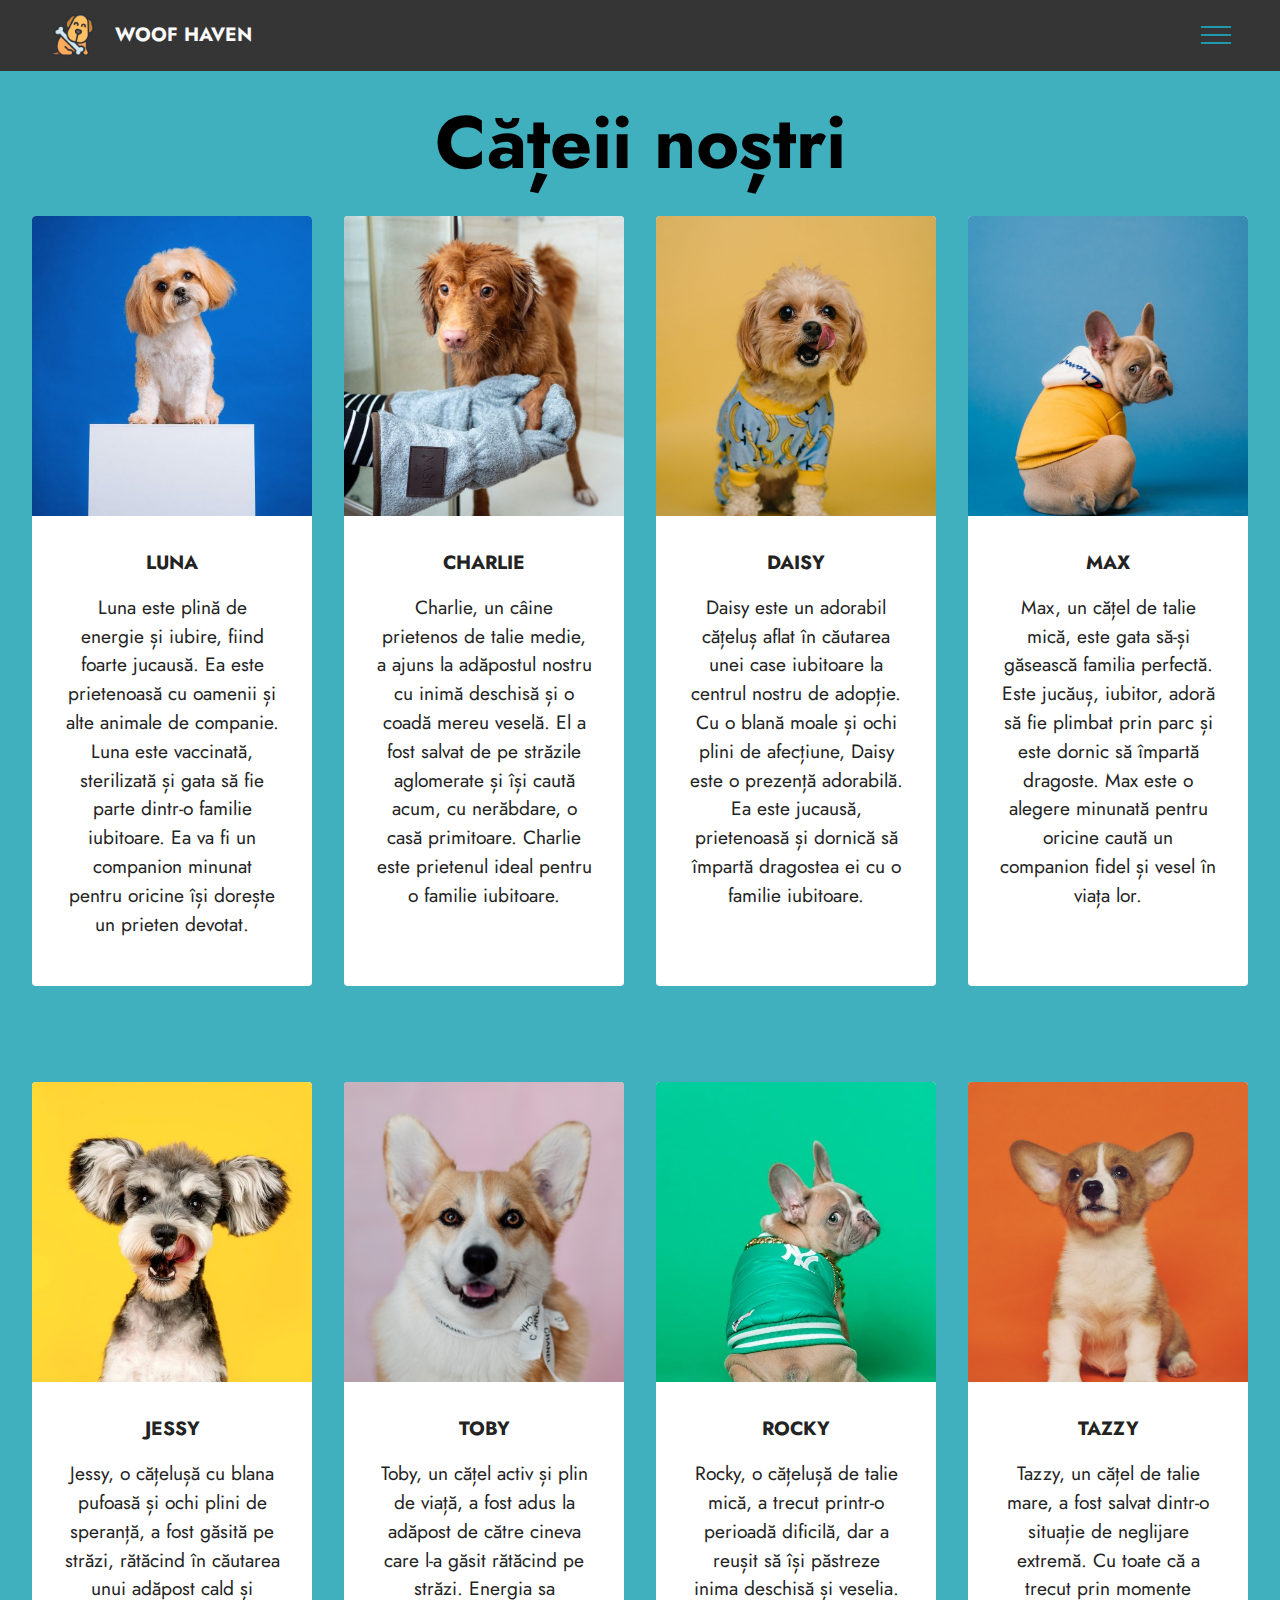
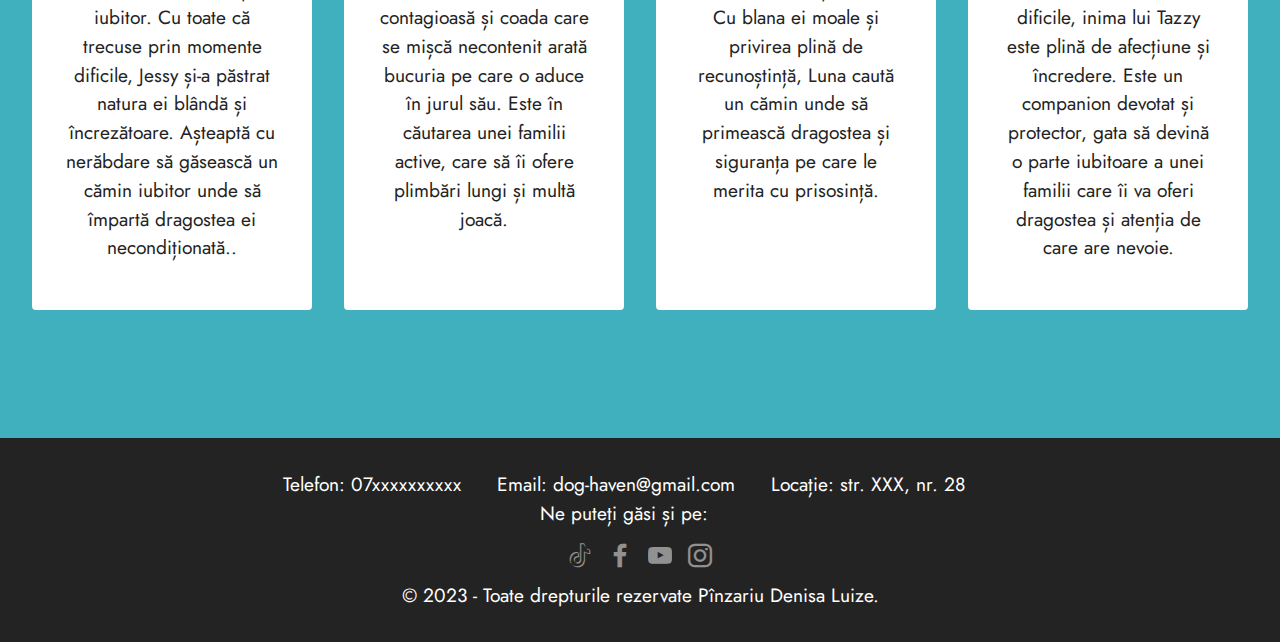
==== cateii-nostri.html @ f3b8346b "Prima versiune" ====
<!DOCTYPE html>
<html lang="ro">
<head>

  <meta charset="UTF-8">
  <meta http-equiv="X-UA-Compatible" content="IE=edge">
  <meta name="author" content="Pînzariu Denisa Luize">
  <meta name="keywords" content="ONG, căței, adopție">
  <meta name="description" content="Tot ceea ce trebuie să știi despre căței, voluntariat și adoptția lor">
  <meta name="viewport" content="width=device-width, initial-scale=1, minimum-scale=1">
  <link rel="shortcut icon" href="assets/images/logo.png" type="image/x-icon">
  <meta name="description" content="">
  
  
  <title>WOOF HAVEN</title>
  <link rel="stylesheet" href="assets/tether/tether.min.css">
  <link rel="stylesheet" href="assets/bootstrap/css/bootstrap.min.css">
  <link rel="stylesheet" href="assets/bootstrap/css/bootstrap-grid.min.css">
  <link rel="stylesheet" href="assets/bootstrap/css/bootstrap-reboot.min.css">
  <link rel="stylesheet" href="assets/dropdown/css/style.css">
  <link rel="stylesheet" href="assets/socicon/css/styles.css">
  <link rel="stylesheet" href="assets/theme/css/style.css">
  <link rel="preload" as="style" href="assets/woof haven/css/mbr-additional.css"><link rel="stylesheet" href="assets/woof haven/css/mbr-additional.css" type="text/css">
  
  
  
  
</head>
<body>
  
  <section class="menu menu1 cid-u0d8FRiUh0" once="menu" id="menu1-e">
    

    <nav class="navbar navbar-dropdown collapsed">
        <div class="container-fluid">
            <div class="navbar-brand">
                <span class="navbar-logo">
                    <a href="index.html#header2-3">
                        <img src="assets/images/logo.png" alt="woof haven" style="height: 3rem;">
                    </a>
                </span>
                <span class="navbar-caption-wrap"><a class="navbar-caption text-white text-primary display-7" href="index.html">&nbsp;WOOF HAVEN</a></span>
            </div>
            <button class="navbar-toggler" type="button" data-toggle="collapse" data-target="#navbarSupportedContent" aria-controls="navbarNavAltMarkup" aria-expanded="false" aria-label="Toggle navigation">
                <div class="hamburger">
                    <span></span>
                    <span></span>
                    <span></span>
                    <span></span>
                </div>
            </button>
            <div class="collapse navbar-collapse" id="navbarSupportedContent">
                <ul class="navbar-nav nav-dropdown nav-right" data-app-modern-menu="true"><li class="nav-item"><a class="nav-link link text-white text-primary display-4" href="cateii-nostri.html" aria-expanded="false">Cățeii noștri</a></li><li class="nav-item"><a class="nav-link link text-white text-primary display-4" href="despre-noi.html">
                            Despre noi</a></li><li class="nav-item"><a class="nav-link link text-white text-primary display-4" href="implica-te.html">
                            Implică-te</a></li>
                    <li class="nav-item"><a class="nav-link link text-white text-primary display-4" href="contact.html">Contact</a>
                    </li></ul>
                
                
            </div>
        </div>
    </nav>
</section>

<section class="engine"><a href="https://woof haven.info/p">website templates free download</a></section><section class="gallery2 cid-u0dGWpv49V" id="gallery2-f">
    
    
    <div class="container-fluid">
        <div class="mbr-section-head">
            <h1 class="mbr-section-title mbr-fonts-style align-center mb-0 display-1"><strong>Cățeii noștri</strong><br></h1>
            
        </div>
        <div class="row mt-4">
            <div class="item features-image сol-12 col-md-6 col-lg-3">
                <div class="item-wrapper">
                    <div class="item-img">
                        <img src="assets/images/dog4.jpg" alt="un cățel alb cu maro care se uita nedumerit">
                    </div>
                    <div class="item-content">
                        <p class="item-title mbr-fonts-style display-7"><strong>LUNA</strong></p>
                        
                        <p class="mbr-text mbr-fonts-style mt-3 display-7">
                            Luna este plină de energie și iubire, fiind foarte jucausă. Ea este prietenoasă cu oamenii și alte animale de companie. Luna este vaccinată, sterilizată și gata să fie parte dintr-o familie iubitoare. Ea va fi un companion minunat pentru oricine își dorește un prieten devotat.
                        </p>
                    </div>
                    
                </div>
            </div>
            <div class="item features-image сol-12 col-md-6 col-lg-3">
                <div class="item-wrapper">
                    <div class="item-img">
                        <img src="assets/images/dog3.jpg" alt="un cățel maro ieșit din duș și șters pe lăbuțe">
                    </div>
                    <div class="item-content">
                        <p class="item-title mbr-fonts-style display-7"><strong>CHARLIE</strong></p>
                        
                        <p class="mbr-text mbr-fonts-style mt-3 display-7">Charlie, un câine prietenos de talie medie, a ajuns la adăpostul nostru cu inimă deschisă și o coadă mereu veselă. El a fost salvat de pe străzile aglomerate și își caută acum, cu nerăbdare, o casă primitoare. Charlie este prietenul ideal pentru o familie iubitoare.</p>
                    </div>
                    
                </div>
            </div>
            <div class="item features-image сol-12 col-md-6 col-lg-3">
                <div class="item-wrapper">
                    <div class="item-img">
                        <img src="assets/images/dog2.jpg" alt="un cățel maro care se linge pe bot, îmbrăcat într--o bluză albastră cu banane galbene">
                    </div>
                    <div class="item-content">
                        <p class="item-title mbr-fonts-style display-7"><strong>DAISY</strong></p>
                        
                        <p class="mbr-text mbr-fonts-style mt-3 display-7">Daisy este un adorabil cățeluș aflat în căutarea unei case iubitoare la centrul nostru de adopție. Cu o blană moale și ochi plini de afecțiune, Daisy este o prezență adorabilă. Ea este jucausă, prietenoasă și dornică să împartă dragostea ei cu o familie iubitoare.
<br>
<br></p>
                    </div>
                    
                </div>
            </div>
            <div class="item features-image сol-12 col-md-6 col-lg-3">
                <div class="item-wrapper">
                    <div class="item-img">
                        <img src="assets/images/dog1.jpg" alt="un cățel maro îmbrăcat într-un hanorac galben care stă cu spatele și cu capul întors" title="">
                    </div>
                    <div class="item-content">
                        <p class="item-title mbr-fonts-style display-7"><strong>MAX</strong></p>
                        
                        <p class="mbr-text mbr-fonts-style mt-3 display-7">Max, un cățel de talie mică, este gata să-și găsească familia perfectă. Este jucăuș, iubitor, adoră să fie plimbat prin parc și este dornic să împartă dragoste. Max este o alegere minunată pentru oricine caută un companion fidel și vesel în viața lor.</p>
                    </div>
                    
                </div>
            </div>
        </div>
    </div>
</section>

<section class="gallery2 cid-u0dXXyzfDn" id="gallery2-j">
    
    
    <div class="container-fluid">
        
        <div class="row mt-4">
            <div class="item features-image сol-12 col-md-6 col-lg-3">
                <div class="item-wrapper">
                    <div class="item-img">
                        <img src="assets/images/dog5-1.jpg" alt="cățel alb cu negru care stă cu urechile ridicate și cu limba pe afară">
                    </div>
                    <div class="item-content">
                        <p class="item-title mbr-fonts-style display-7"><strong>JESSY</strong></p>
                        
                        <p class="mbr-text mbr-fonts-style mt-3 display-7">
                            Jessy, o cățelușă cu blana pufoasă și ochi plini de speranță, a fost găsită pe străzi, rătăcind în căutarea unui adăpost cald și iubitor. Cu toate că trecuse prin momente dificile, Jessy și-a păstrat natura ei blândă și încrezătoare. Așteaptă cu nerăbdare să găsească un cămin iubitor unde să împartă dragostea ei necondiționată..
                        </p>
                    </div>
                    
                </div>
            </div>
            <div class="item features-image сol-12 col-md-6 col-lg-3">
                <div class="item-wrapper">
                    <div class="item-img">
                        <img src="assets/images/dog6.jpg" alt="un cățel maro cu alb, cu o fundă albă la gât și cu urechile ridicate">
                    </div>
                    <div class="item-content">
                        <p class="item-title mbr-fonts-style display-7"><strong>TOBY</strong></p>
                        
                        <p class="mbr-text mbr-fonts-style mt-3 display-7">Toby, un cățel activ și plin de viață, a fost adus la adăpost de către cineva care l-a găsit rătăcind pe străzi. Energia sa contagioasă și coada care se mișcă necontenit arată bucuria pe care o aduce în jurul său. Este în căutarea unei familii active, care să îi ofere plimbări lungi și multă joacă.</p>
                    </div>
                    
                </div>
            </div>
            <div class="item features-image сol-12 col-md-6 col-lg-3">
                <div class="item-wrapper">
                    <div class="item-img">
                        <img src="assets/images/dog7.jpg" alt="un cățel maro îmbrăcat într-un hanorac verde care stă cu spatele și cu capul întors">
                    </div>
                    <div class="item-content">
                        <p class="item-title mbr-fonts-style display-7"><strong>ROCKY</strong></p>
                        
                        <p class="mbr-text mbr-fonts-style mt-3 display-7">Rocky, o cățelușă de talie mică, a trecut printr-o perioadă dificilă, dar a reușit să își păstreze inima deschisă și veselia. Cu blana ei moale și privirea plină de recunoștință, Luna caută un cămin unde să primească dragostea și siguranța pe care le merita cu prisosință.</p>
                    </div>
                    
                </div>
            </div>
            <div class="item features-image сol-12 col-md-6 col-lg-3">
                <div class="item-wrapper">
                    <div class="item-img">
                        <img src="assets/images/dog8.jpg" alt="un pui de câine de culoare albă cu pete maro" title="">
                    </div>
                    <div class="item-content">
                        <p class="item-title mbr-fonts-style display-7"><strong>TAZZY</strong></p>
                        
                        <p class="mbr-text mbr-fonts-style mt-3 display-7">Tazzy, un cățel de talie mare, a fost salvat dintr-o situație de neglijare extremă. Cu toate că a trecut prin momente dificile, inima lui Tazzy este plină de afecțiune și încredere. Este un companion devotat și protector, gata să devină o parte iubitoare a unei familii care îi va oferi dragostea și atenția de care are nevoie.</p>
                    </div>
                    
                </div>
            </div>
        </div>
    </div>
</section>

<section class="footer3 cid-u0dP0SPfYh" once="footers" id="footer3-h">

    

    

    <div class="container-fluid">
        <div class="media-container-row align-center mbr-white">
            <div class="row row-links">
                <ul class="foot-menu">
                    
                    
                    
                    
                    
                <li class="foot-menu-item mbr-fonts-style display-7">Telefon: 07xxxxxxxxxx&nbsp; &nbsp; &nbsp; Email: dog-haven@gmail.com&nbsp; &nbsp; &nbsp; Locație: str. XXX, nr. 28<br>Ne puteți găsi și pe:</li><li class="foot-menu-item mbr-fonts-style display-7"><br><br></li></ul>
            </div>
            <div class="row social-row">
                <div class="social-list align-right pb-2">
                    
                    
                    
                    
                    
                    
                <div class="soc-item">
                        <a href="https://www.tiktok.com" target="_blank">
                            <span class="mbr-iconfont mbr-iconfont-social socicon-tiktok socicon"></span>
                        </a>
                    </div><div class="soc-item">
                        <a href="https://www.facebook.com/?locale=ro_RO" target="_blank">
                            <span class="mbr-iconfont mbr-iconfont-social socicon-facebook socicon"></span>
                        </a>
                    </div><div class="soc-item">
                        <a href="https://www.youtube.com/" target="_blank">
                            <span class="mbr-iconfont mbr-iconfont-social socicon-youtube socicon"></span>
                        </a>
                    </div><div class="soc-item">
                        <a href="https://www.instagram.com/" target="_blank">
                            <span class="mbr-iconfont mbr-iconfont-social socicon-instagram socicon"></span>
                        </a>
                    </div></div>
            </div>
            <div class="row row-copirayt">
                <p class="mbr-text mb-0 mbr-fonts-style mbr-white align-center display-7">
                    © 2023 - Toate drepturile rezervate Pînzariu Denisa Luize.
                </p>
            </div>
        </div>
    </div>
</section>


  <script src="assets/web/assets/jquery/jquery.min.js"></script>
  <script src="assets/popper/popper.min.js"></script>
  <script src="assets/tether/tether.min.js"></script>
  <script src="assets/bootstrap/js/bootstrap.min.js"></script>
  <script src="assets/smoothscroll/smooth-scroll.js"></script>
  <script src="assets/dropdown/js/nav-dropdown.js"></script>
  <script src="assets/dropdown/js/navbar-dropdown.js"></script>
  <script src="assets/touchswipe/jquery.touch-swipe.min.js"></script>
  <script src="assets/theme/js/script.js"></script>
  
  
  
</body>
</html>
---- assets/dropdown/css/style.css ----
.navbar-dropdown {
  left: 0;
  padding: 0;
  position: absolute;
  right: 0;
  top: 0;
  transition: all 0.45s ease;
  z-index: 1030;
  background: #282828; }
  .navbar-dropdown .navbar-logo {
    margin-right: 0.8rem;
    transition: margin 0.3s ease-in-out;
    vertical-align: middle; }
    .navbar-dropdown .navbar-logo img {
      height: 3.125rem;
      transition: all 0.3s ease-in-out; }
    .navbar-dropdown .navbar-logo.mbr-iconfont {
      font-size: 3.125rem;
      line-height: 3.125rem; }
  .navbar-dropdown .navbar-caption {
    font-weight: 700;
    white-space: normal;
    vertical-align: -4px;
    line-height: 3.125rem !important; }
    .navbar-dropdown .navbar-caption, .navbar-dropdown .navbar-caption:hover {
      color: inherit;
      text-decoration: none; }
  .navbar-dropdown .mbr-iconfont + .navbar-caption {
    vertical-align: -1px; }
  .navbar-dropdown.navbar-fixed-top {
    position: fixed; }
  .navbar-dropdown .navbar-brand span {
    vertical-align: -4px; }
  .navbar-dropdown.bg-color.transparent {
    background: none; }
  .navbar-dropdown.navbar-short .navbar-brand {
    padding: 0.625rem 0; }
    .navbar-dropdown.navbar-short .navbar-brand span {
      vertical-align: -1px; }
  .navbar-dropdown.navbar-short .navbar-caption {
    line-height: 2.375rem !important;
    vertical-align: -2px; }
  .navbar-dropdown.navbar-short .navbar-logo {
    margin-right: 0.5rem; }
    .navbar-dropdown.navbar-short .navbar-logo img {
      height: 2.375rem; }
    .navbar-dropdown.navbar-short .navbar-logo.mbr-iconfont {
      font-size: 2.375rem;
      line-height: 2.375rem; }
  .navbar-dropdown.navbar-short .mbr-table-cell {
    height: 3.625rem; }
  .navbar-dropdown .navbar-close {
    left: 0.6875rem;
    position: fixed;
    top: 0.75rem;
    z-index: 1000; }
  .navbar-dropdown .hamburger-icon {
    content: "";
    display: inline-block;
    vertical-align: middle;
    width: 16px;
    -webkit-box-shadow: 0 -6px 0 1px #282828,0 0 0 1px #282828,0 6px 0 1px #282828;
    -moz-box-shadow: 0 -6px 0 1px #282828,0 0 0 1px #282828,0 6px 0 1px #282828;
    box-shadow: 0 -6px 0 1px #282828,0 0 0 1px #282828,0 6px 0 1px #282828; }

.dropdown-menu .dropdown-toggle[data-toggle="dropdown-submenu"]::after {
  border-bottom: 0.35em solid transparent;
  border-left: 0.35em solid;
  border-right: 0;
  border-top: 0.35em solid transparent;
  margin-left: 0.3rem; }

.dropdown-menu .dropdown-item:focus {
  outline: 0; }

.nav-dropdown {
  font-size: 0.75rem;
  font-weight: 500;
  height: auto !important; }
  .nav-dropdown .nav-btn {
    padding-left: 1rem; }
  .nav-dropdown .link {
    margin: .667em 1.667em;
    font-weight: 500;
    padding: 0;
    transition: color .2s ease-in-out; }
    .nav-dropdown .link.dropdown-toggle {
      margin-right: 2.583em; }
      .nav-dropdown .link.dropdown-toggle::after {
        margin-left: .25rem;
        border-top: 0.35em solid;
        border-right: 0.35em solid transparent;
        border-left: 0.35em solid transparent;
        border-bottom: 0; }
      .nav-dropdown .link.dropdown-toggle[aria-expanded="true"] {
        margin: 0;
        padding: 0.667em 3.263em  0.667em 1.667em; }
  .nav-dropdown .link::after,
  .nav-dropdown .dropdown-item::after {
    color: inherit; }
  .nav-dropdown .btn {
    font-size: 0.75rem;
    font-weight: 700;
    letter-spacing: 0;
    margin-bottom: 0;
    padding-left: 1.25rem;
    padding-right: 1.25rem; }
  .nav-dropdown .dropdown-menu {
    border-radius: 0;
    border: 0;
    left: 0;
    margin: 0;
    padding-bottom: 1.25rem;
    padding-top: 1.25rem;
    position: relative; }
  .nav-dropdown .dropdown-submenu {
    margin-left: 0.125rem;
    top: 0; }
  .nav-dropdown .dropdown-item {
    font-weight: 500;
    line-height: 2;
    padding: 0.3846em 4.615em 0.3846em 1.5385em;
    position: relative;
    transition: color .2s ease-in-out, background-color .2s ease-in-out; }
    .nav-dropdown .dropdown-item::after {
      margin-top: -0.3077em;
      position: absolute;
      right: 1.1538em;
      top: 50%; }
    .nav-dropdown .dropdown-item:focus, .nav-dropdown .dropdown-item:hover {
      background: none; }

@media (max-width: 767px) {
  .nav-dropdown.navbar-toggleable-sm {
    bottom: 0;
    display: none;
    left: 0;
    overflow-x: hidden;
    position: fixed;
    top: 0;
    transform: translateX(-100%);
    -ms-transform: translateX(-100%);
    -webkit-transform: translateX(-100%);
    width: 18.75rem;
    z-index: 999; } }
.nav-dropdown.navbar-toggleable-xl {
  bottom: 0;
  display: none;
  left: 0;
  overflow-x: hidden;
  position: fixed;
  top: 0;
  transform: translateX(-100%);
  -ms-transform: translateX(-100%);
  -webkit-transform: translateX(-100%);
  width: 18.75rem;
  z-index: 999; }

.nav-dropdown-sm {
  display: block !important;
  overflow-x: hidden;
  overflow: auto;
  padding-top: 3.875rem; }
  .nav-dropdown-sm::after {
    content: "";
    display: block;
    height: 3rem;
    width: 100%; }
  .nav-dropdown-sm.collapse.in ~ .navbar-close {
    display: block !important; }
  .nav-dropdown-sm.collapsing, .nav-dropdown-sm.collapse.in {
    transform: translateX(0);
    -ms-transform: translateX(0);
    -webkit-transform: translateX(0);
    transition: all 0.25s ease-out;
    -webkit-transition: all 0.25s ease-out;
    background: #282828; }
  .nav-dropdown-sm.collapsing[aria-expanded="false"] {
    transform: translateX(-100%);
    -ms-transform: translateX(-100%);
    -webkit-transform: translateX(-100%); }
  .nav-dropdown-sm .nav-item {
    display: block;
    margin-left: 0 !important;
    padding-left: 0; }
  .nav-dropdown-sm .link,
  .nav-dropdown-sm .dropdown-item {
    border-top: 1px dotted rgba(255, 255, 255, 0.1);
    font-size: 0.8125rem;
    line-height: 1.6;
    margin: 0 !important;
    padding: 0.875rem 2.4rem 0.875rem 1.5625rem !important;
    position: relative;
    white-space: normal; }
    .nav-dropdown-sm .link:focus, .nav-dropdown-sm .link:hover,
    .nav-dropdown-sm .dropdown-item:focus,
    .nav-dropdown-sm .dropdown-item:hover {
      background: rgba(0, 0, 0, 0.2) !important;
      color: #c0a375; }
  .nav-dropdown-sm .nav-btn {
    position: relative;
    padding: 1.5625rem 1.5625rem 0 1.5625rem; }
    .nav-dropdown-sm .nav-btn::before {
      border-top: 1px dotted rgba(255, 255, 255, 0.1);
      content: "";
      left: 0;
      position: absolute;
      top: 0;
      width: 100%; }
    .nav-dropdown-sm .nav-btn + .nav-btn {
      padding-top: 0.625rem; }
      .nav-dropdown-sm .nav-btn + .nav-btn::before {
        display: none; }
  .nav-dropdown-sm .btn {
    padding: 0.625rem 0; }
  .nav-dropdown-sm .dropdown-toggle[data-toggle="dropdown-submenu"]::after {
    margin-left: .25rem;
    border-top: 0.35em solid;
    border-right: 0.35em solid transparent;
    border-left: 0.35em solid transparent;
    border-bottom: 0; }
  .nav-dropdown-sm .dropdown-toggle[data-toggle="dropdown-submenu"][aria-expanded="true"]::after {
    border-top: 0;
    border-right: 0.35em solid transparent;
    border-left: 0.35em solid transparent;
    border-bottom: 0.35em solid; }
  .nav-dropdown-sm .dropdown-menu {
    margin: 0;
    padding: 0;
    position: relative;
    top: 0;
    left: 0;
    width: 100%;
    border: 0;
    float: none;
    border-radius: 0;
    background: none; }
  .nav-dropdown-sm .dropdown-submenu {
    left: 100%;
    margin-left: 0.125rem;
    margin-top: -1.25rem;
    top: 0; }

.navbar-toggleable-sm .nav-dropdown .dropdown-menu {
  position: absolute; }

.navbar-toggleable-sm .nav-dropdown .dropdown-submenu {
  left: 100%;
  margin-left: 0.125rem;
  margin-top: -1.25rem;
  top: 0; }

.navbar-toggleable-sm.opened .nav-dropdown .dropdown-menu {
  position: relative; }

.navbar-toggleable-sm.opened .nav-dropdown .dropdown-submenu {
  left: 0;
  margin-left: 00rem;
  margin-top: 0rem;
  top: 0; }

.is-builder .nav-dropdown.collapsing {
  transition: none !important; }

/*# sourceMappingURL=style.css.map */
---- assets/socicon/css/styles.css ----
@charset "UTF-8";

@font-face {
  font-family: 'Socicon';
  src:  url('../fonts/socicon.eot');
  src:  url('../fonts/socicon.eot?#iefix') format('embedded-opentype'),
    url('../fonts/socicon.woff2') format('woff2'),
    url('../fonts/socicon.ttf') format('truetype'),
    url('../fonts/socicon.woff') format('woff'),
    url('../fonts/socicon.svg#socicon') format('svg');
  font-weight: normal;
  font-style: normal;
}

[data-icon]:before {
  font-family: "socicon" !important;
  content: attr(data-icon);
  font-style: normal !important;
  font-weight: normal !important;
  font-variant: normal !important;
  text-transform: none !important;
  speak: none;
  line-height: 1;
  -webkit-font-smoothing: antialiased;
  -moz-osx-font-smoothing: grayscale;
}

[class^="socicon-"], [class*=" socicon-"] {
  /* use !important to prevent issues with browser extensions that change fonts */
  font-family: 'Socicon' !important;
  speak: none;
  font-style: normal;
  font-weight: normal;
  font-variant: normal;
  text-transform: none;
  line-height: 1;

  /* Better Font Rendering =========== */
  -webkit-font-smoothing: antialiased;
  -moz-osx-font-smoothing: grayscale;
}

.socicon-eitaa:before {
  content: "\e97c";
}
.socicon-soroush:before {
  content: "\e97d";
}
.socicon-bale:before {
  content: "\e97e";
}
.socicon-zazzle:before {
  content: "\e97b";
}
.socicon-society6:before {
  content: "\e97a";
}
.socicon-redbubble:before {
  content: "\e979";
}
.socicon-avvo:before {
  content: "\e978";
}
.socicon-stitcher:before {
  content: "\e977";
}
.socicon-googlehangouts:before {
  content: "\e974";
}
.socicon-dlive:before {
  content: "\e975";
}
.socicon-vsco:before {
  content: "\e976";
}
.socicon-flipboard:before {
  content: "\e973";
}
.socicon-ubuntu:before {
  content: "\e958";
}
.socicon-artstation:before {
  content: "\e959";
}
.socicon-invision:before {
  content: "\e95a";
}
.socicon-torial:before {
  content: "\e95b";
}
.socicon-collectorz:before {
  content: "\e95c";
}
.socicon-seenthis:before {
  content: "\e95d";
}
.socicon-googleplaymusic:before {
  content: "\e95e";
}
.socicon-debian:before {
  content: "\e95f";
}
.socicon-filmfreeway:before {
  content: "\e960";
}
.socicon-gnome:before {
  content: "\e961";
}
.socicon-itchio:before {
  content: "\e962";
}
.socicon-jamendo:before {
  content: "\e963";
}
.socicon-mix:before {
  content: "\e964";
}
.socicon-sharepoint:before {
  content: "\e965";
}
.socicon-tinder:before {
  content: "\e966";
}
.socicon-windguru:before {
  content: "\e967";
}
.socicon-cdbaby:before {
  content: "\e968";
}
.socicon-elementaryos:before {
  content: "\e969";
}
.socicon-stage32:before {
  content: "\e96a";
}
.socicon-tiktok:before {
  content: "\e96b";
}
.socicon-gitter:before {
  content: "\e96c";
}
.socicon-letterboxd:before {
  content: "\e96d";
}
.socicon-threema:before {
  content: "\e96e";
}
.socicon-splice:before {
  content: "\e96f";
}
.socicon-metapop:before {
  content: "\e970";
}
.socicon-naver:before {
  content: "\e971";
}
.socicon-remote:before {
  content: "\e972";
}
.socicon-internet:before {
  content: "\e957";
}
.socicon-moddb:before {
  content: "\e94b";
}
.socicon-indiedb:before {
  content: "\e94c";
}
.socicon-traxsource:before {
  content: "\e94d";
}
.socicon-gamefor:before {
  content: "\e94e";
}
.socicon-pixiv:before {
  content: "\e94f";
}
.socicon-myanimelist:before {
  content: "\e950";
}
.socicon-blackberry:before {
  content: "\e951";
}
.socicon-wickr:before {
  content: "\e952";
}
.socicon-spip:before {
  content: "\e953";
}
.socicon-napster:before {
  content: "\e954";
}
.socicon-beatport:before {
  content: "\e955";
}
.socicon-hackerone:before {
  content: "\e956";
}
.socicon-hackernews:before {
  content: "\e946";
}
.socicon-smashwords:before {
  content: "\e947";
}
.socicon-kobo:before {
  content: "\e948";
}
.socicon-bookbub:before {
  content: "\e949";
}
.socicon-mailru:before {
  content: "\e94a";
}
.socicon-gitlab:before {
  content: "\e945";
}
.socicon-instructables:before {
  content: "\e944";
}
.socicon-portfolio:before {
  content: "\e943";
}
.socicon-codered:before {
  content: "\e940";
}
.socicon-origin:before {
  content: "\e941";
}
.socicon-nextdoor:before {
  content: "\e942";
}
.socicon-udemy:before {
  content: "\e93f";
}
.socicon-livemaster:before {
  content: "\e93e";
}
.socicon-crunchbase:before {
  content: "\e93b";
}
.socicon-homefy:before {
  content: "\e93c";
}
.socicon-calendly:before {
  content: "\e93d";
}
.socicon-realtor:before {
  content: "\e90f";
}
.socicon-tidal:before {
  content: "\e910";
}
.socicon-qobuz:before {
  content: "\e911";
}
.socicon-natgeo:before {
  content: "\e912";
}
.socicon-mastodon:before {
  content: "\e913";
}
.socicon-unsplash:before {
  content: "\e914";
}
.socicon-homeadvisor:before {
  content: "\e915";
}
.socicon-angieslist:before {
  content: "\e916";
}
.socicon-codepen:before {
  content: "\e917";
}
.socicon-slack:before {
  content: "\e918";
}
.socicon-openaigym:before {
  content: "\e919";
}
.socicon-logmein:before {
  content: "\e91a";
}
.socicon-fiverr:before {
  content: "\e91b";
}
.socicon-gotomeeting:before {
  content: "\e91c";
}
.socicon-aliexpress:before {
  content: "\e91d";
}
.socicon-guru:before {
  content: "\e91e";
}
.socicon-appstore:before {
  content: "\e91f";
}
.socicon-homes:before {
  content: "\e920";
}
.socicon-zoom:before {
  content: "\e921";
}
.socicon-alibaba:before {
  content: "\e922";
}
.socicon-craigslist:before {
  content: "\e923";
}
.socicon-wix:before {
  content: "\e924";
}
.socicon-redfin:before {
  content: "\e925";
}
.socicon-googlecalendar:before {
  content: "\e926";
}
.socicon-shopify:before {
  content: "\e927";
}
.socicon-freelancer:before {
  content: "\e928";
}
.socicon-seedrs:before {
  content: "\e929";
}
.socicon-bing:before {
  content: "\e92a";
}
.socicon-doodle:before {
  content: "\e92b";
}
.socicon-bonanza:before {
  content: "\e92c";
}
.socicon-squarespace:before {
  content: "\e92d";
}
.socicon-toptal:before {
  content: "\e92e";
}
.socicon-gust:before {
  content: "\e92f";
}
.socicon-ask:before {
  content: "\e930";
}
.socicon-trulia:before {
  content: "\e931";
}
.socicon-loomly:before {
  content: "\e932";
}
.socicon-ghost:before {
  content: "\e933";
}
.socicon-upwork:before {
  content: "\e934";
}
.socicon-fundable:before {
  content: "\e935";
}
.socicon-booking:before {
  content: "\e936";
}
.socicon-googlemaps:before {
  content: "\e937";
}
.socicon-zillow:before {
  content: "\e938";
}
.socicon-niconico:before {
  content: "\e939";
}
.socicon-toneden:before {
  content: "\e93a";
}
.socicon-augment:before {
  content: "\e908";
}
.socicon-bitbucket:before {
  content: "\e909";
}
.socicon-fyuse:before {
  content: "\e90a";
}
.socicon-yt-gaming:before {
  content: "\e90b";
}
.socicon-sketchfab:before {
  content: "\e90c";
}
.socicon-mobcrush:before {
  content: "\e90d";
}
.socicon-microsoft:before {
  content: "\e90e";
}
.socicon-pandora:before {
  content: "\e907";
}
.socicon-messenger:before {
  content: "\e906";
}
.socicon-gamewisp:before {
  content: "\e905";
}
.socicon-bloglovin:before {
  content: "\e904";
}
.socicon-tunein:before {
  content: "\e903";
}
.socicon-gamejolt:before {
  content: "\e901";
}
.socicon-trello:before {
  content: "\e902";
}
.socicon-spreadshirt:before {
  content: "\e900";
}
.socicon-500px:before {
  content: "\e000";
}
.socicon-8tracks:before {
  content: "\e001";
}
.socicon-airbnb:before {
  content: "\e002";
}
.socicon-alliance:before {
  content: "\e003";
}
.socicon-amazon:before {
  content: "\e004";
}
.socicon-amplement:before {
  content: "\e005";
}
.socicon-android:before {
  content: "\e006";
}
.socicon-angellist:before {
  content: "\e007";
}
.socicon-apple:before {
  content: "\e008";
}
.socicon-appnet:before {
  content: "\e009";
}
.socicon-baidu:before {
  content: "\e00a";
}
.socicon-bandcamp:before {
  content: "\e00b";
}
.socicon-battlenet:before {
  content: "\e00c";
}
.socicon-mixer:before {
  content: "\e00d";
}
.socicon-bebee:before {
  content: "\e00e";
}
.socicon-bebo:before {
  content: "\e00f";
}
.socicon-behance:before {
  content: "\e010";
}
.socicon-blizzard:before {
  content: "\e011";
}
.socicon-blogger:before {
  content: "\e012";
}
.socicon-buffer:before {
  content: "\e013";
}
.socicon-chrome:before {
  content: "\e014";
}
.socicon-coderwall:before {
  content: "\e015";
}
.socicon-curse:before {
  content: "\e016";
}
.socicon-dailymotion:before {
  content: "\e017";
}
.socicon-deezer:before {
  content: "\e018";
}
.socicon-delicious:before {
  content: "\e019";
}
.socicon-deviantart:before {
  content: "\e01a";
}
.socicon-diablo:before {
  content: "\e01b";
}
.socicon-digg:before {
  content: "\e01c";
}
.socicon-discord:before {
  content: "\e01d";
}
.socicon-disqus:before {
  content: "\e01e";
}
.socicon-douban:before {
  content: "\e01f";
}
.socicon-draugiem:before {
  content: "\e020";
}
.socicon-dribbble:before {
  content: "\e021";
}
.socicon-drupal:before {
  content: "\e022";
}
.socicon-ebay:before {
  content: "\e023";
}
.socicon-ello:before {
  content: "\e024";
}
.socicon-endomodo:before {
  content: "\e025";
}
.socicon-envato:before {
  content: "\e026";
}
.socicon-etsy:before {
  content: "\e027";
}
.socicon-facebook:before {
  content: "\e028";
}
.socicon-feedburner:before {
  content: "\e029";
}
.socicon-filmweb:before {
  content: "\e02a";
}
.socicon-firefox:before {
  content: "\e02b";
}
.socicon-flattr:before {
  content: "\e02c";
}
.socicon-flickr:before {
  content: "\e02d";
}
.socicon-formulr:before {
  content: "\e02e";
}
.socicon-forrst:before {
  content: "\e02f";
}
.socicon-foursquare:before {
  content: "\e030";
}
.socicon-friendfeed:before {
  content: "\e031";
}
.socicon-github:before {
  content: "\e032";
}
.socicon-goodreads:before {
  content: "\e033";
}
.socicon-google:before {
  content: "\e034";
}
.socicon-googlescholar:before {
  content: "\e035";
}
.socicon-googlegroups:before {
  content: "\e036";
}
.socicon-googlephotos:before {
  content: "\e037";
}
.socicon-googleplus:before {
  content: "\e038";
}
.socicon-grooveshark:before {
  content: "\e039";
}
.socicon-hackerrank:before {
  content: "\e03a";
}
.socicon-hearthstone:before {
  content: "\e03b";
}
.socicon-hellocoton:before {
  content: "\e03c";
}
.socicon-heroes:before {
  content: "\e03d";
}
.socicon-smashcast:before {
  content: "\e03e";
}
.socicon-horde:before {
  content: "\e03f";
}
.socicon-houzz:before {
  content: "\e040";
}
.socicon-icq:before {
  content: "\e041";
}
.socicon-identica:before {
  content: "\e042";
}
.socicon-imdb:before {
  content: "\e043";
}
.socicon-instagram:before {
  content: "\e044";
}
.socicon-issuu:before {
  content: "\e045";
}
.socicon-istock:before {
  content: "\e046";
}
.socicon-itunes:before {
  content: "\e047";
}
.socicon-keybase:before {
  content: "\e048";
}
.socicon-lanyrd:before {
  content: "\e049";
}
.socicon-lastfm:before {
  content: "\e04a";
}
.socicon-line:before {
  content: "\e04b";
}
.socicon-linkedin:before {
  content: "\e04c";
}
.socicon-livejournal:before {
  content: "\e04d";
}
.socicon-lyft:before {
  content: "\e04e";
}
.socicon-macos:before {
  content: "\e04f";
}
.socicon-mail:before {
  content: "\e050";
}
.socicon-medium:before {
  content: "\e051";
}
.socicon-meetup:before {
  content: "\e052";
}
.socicon-mixcloud:before {
  content: "\e053";
}
.socicon-modelmayhem:before {
  content: "\e054";
}
.socicon-mumble:before {
  content: "\e055";
}
.socicon-myspace:before {
  content: "\e056";
}
.socicon-newsvine:before {
  content: "\e057";
}
.socicon-nintendo:before {
  content: "\e058";
}
.socicon-npm:before {
  content: "\e059";
}
.socicon-odnoklassniki:before {
  content: "\e05a";
}
.socicon-openid:before {
  content: "\e05b";
}
.socicon-opera:before {
  content: "\e05c";
}
.socicon-outlook:before {
  content: "\e05d";
}
.socicon-overwatch:before {
  content: "\e05e";
}
.socicon-patreon:before {
  content: "\e05f";
}
.socicon-paypal:before {
  content: "\e060";
}
.socicon-periscope:before {
  content: "\e061";
}
.socicon-persona:before {
  content: "\e062";
}
.socicon-pinterest:before {
  content: "\e063";
}
.socicon-play:before {
  content: "\e064";
}
.socicon-player:before {
  content: "\e065";
}
.socicon-playstation:before {
  content: "\e066";
}
.socicon-pocket:before {
  content: "\e067";
}
.socicon-qq:before {
  content: "\e068";
}
.socicon-quora:before {
  content: "\e069";
}
.socicon-raidcall:before {
  content: "\e06a";
}
.socicon-ravelry:before {
  content: "\e06b";
}
.socicon-reddit:before {
  content: "\e06c";
}
.socicon-renren:before {
  content: "\e06d";
}
.socicon-researchgate:before {
  content: "\e06e";
}
.socicon-residentadvisor:before {
  content: "\e06f";
}
.socicon-reverbnation:before {
  content: "\e070";
}
.socicon-rss:before {
  content: "\e071";
}
.socicon-sharethis:before {
  content: "\e072";
}
.socicon-skype:before {
  content: "\e073";
}
.socicon-slideshare:before {
  content: "\e074";
}
.socicon-smugmug:before {
  content: "\e075";
}
.socicon-snapchat:before {
  content: "\e076";
}
.socicon-songkick:before {
  content: "\e077";
}
.socicon-soundcloud:before {
  content: "\e078";
}
.socicon-spotify:before {
  content: "\e079";
}
.socicon-stackexchange:before {
  content: "\e07a";
}
.socicon-stackoverflow:before {
  content: "\e07b";
}
.socicon-starcraft:before {
  content: "\e07c";
}
.socicon-stayfriends:before {
  content: "\e07d";
}
.socicon-steam:before {
  content: "\e07e";
}
.socicon-storehouse:before {
  content: "\e07f";
}
.socicon-strava:before {
  content: "\e080";
}
.socicon-streamjar:before {
  content: "\e081";
}
.socicon-stumbleupon:before {
  content: "\e082";
}
.socicon-swarm:before {
  content: "\e083";
}
.socicon-teamspeak:before {
  content: "\e084";
}
.socicon-teamviewer:before {
  content: "\e085";
}
.socicon-technorati:before {
  content: "\e086";
}
.socicon-telegram:before {
  content: "\e087";
}
.socicon-tripadvisor:before {
  content: "\e088";
}
.socicon-tripit:before {
  content: "\e089";
}
.socicon-triplej:before {
  content: "\e08a";
}
.socicon-tumblr:before {
  content: "\e08b";
}
.socicon-twitch:before {
  content: "\e08c";
}
.socicon-twitter:before {
  content: "\e08d";
}
.socicon-uber:before {
  content: "\e08e";
}
.socicon-ventrilo:before {
  content: "\e08f";
}
.socicon-viadeo:before {
  content: "\e090";
}
.socicon-viber:before {
  content: "\e091";
}
.socicon-viewbug:before {
  content: "\e092";
}
.socicon-vimeo:before {
  content: "\e093";
}
.socicon-vine:before {
  content: "\e094";
}
.socicon-vkontakte:before {
  content: "\e095";
}
.socicon-warcraft:before {
  content: "\e096";
}
.socicon-wechat:before {
  content: "\e097";
}
.socicon-weibo:before {
  content: "\e098";
}
.socicon-whatsapp:before {
  content: "\e099";
}
.socicon-wikipedia:before {
  content: "\e09a";
}
.socicon-windows:before {
  content: "\e09b";
}
.socicon-wordpress:before {
  content: "\e09c";
}
.socicon-wykop:before {
  content: "\e09d";
}
.socicon-xbox:before {
  content: "\e09e";
}
.socicon-xing:before {
  content: "\e09f";
}
.socicon-yahoo:before {
  content: "\e0a0";
}
.socicon-yammer:before {
  content: "\e0a1";
}
.socicon-yandex:before {
  content: "\e0a2";
}
.socicon-yelp:before {
  content: "\e0a3";
}
.socicon-younow:before {
  content: "\e0a4";
}
.socicon-youtube:before {
  content: "\e0a5";
}
.socicon-zapier:before {
  content: "\e0a6";
}
.socicon-zerply:before {
  content: "\e0a7";
}
.socicon-zomato:before {
  content: "\e0a8";
}
.socicon-zynga:before {
  content: "\e0a9";
}
---- assets/theme/css/style.css ----
section {
  background-color: #ffffff; }

.form-control:focus {
  box-shadow: none; }

:focus {
  outline: none; }

section,
.container,
.container-fluid {
  position: relative;
  word-wrap: break-word; }

a.mbr-iconfont:hover {
  text-decoration: none; }

.article .lead p,
.article .lead ul,
.article .lead ol,
.article .lead pre,
.article .lead blockquote {
  margin-bottom: 0; }

a {
  font-style: normal;
  font-weight: 400;
  cursor: pointer; }
  a, a:hover {
    text-decoration: none; }

figure {
  margin-bottom: 0; }

body {
  color: #232323; }

h1,
h2,
h3,
h4,
h5,
h6,
.display-1,
.display-2,
.display-4,
.display-5,
.display-7,
span,
p,
a {
  line-height: 1;
  word-break: break-word;
  word-wrap: break-word;
  font-weight: 400; }

b,
strong {
  font-weight: bold; }

input:-webkit-autofill, input:-webkit-autofill:hover, input:-webkit-autofill:focus, input:-webkit-autofill:active {
  transition-delay: 9999s;
  transition-property: background-color, color; }

textarea[type="hidden"] {
  display: none; }

body {
  position: relative; }

section {
  background-position: 50% 50%;
  background-repeat: no-repeat;
  background-size: cover; }
  section .mbr-background-video,
  section .mbr-background-video-preview {
    position: absolute;
    bottom: 0;
    left: 0;
    right: 0;
    top: 0; }

.hidden {
  visibility: hidden; }

.mbr-z-index20 {
  z-index: 20; }

/*! Base colors */
.mbr-white {
  color: #ffffff; }

.mbr-black {
  color: #111111; }

.mbr-bg-white {
  background-color: #ffffff; }

.mbr-bg-black {
  background-color: #000000; }

/*! Text-aligns */
.align-left {
  text-align: left; }

.align-center {
  text-align: center; }

.align-right {
  text-align: right; }

/*! Font-weight  */
.mbr-light {
  font-weight: 300; }

.mbr-regular {
  font-weight: 400; }

.mbr-semibold {
  font-weight: 500; }

.mbr-bold {
  font-weight: 700; }

/*! Media  */
.media-size-item {
  flex: 1 1 auto; }

.media-content {
  flex-basis: 100%; }

.media-container-row {
  display: flex;
  flex-direction: row;
  flex-wrap: wrap;
  justify-content: center;
  align-content: center;
  align-items: start; }
  .media-container-row .media-size-item {
    width: 400px; }

.media-container-column {
  display: flex;
  flex-direction: column;
  flex-wrap: wrap;
  justify-content: center;
  align-content: center;
  align-items: stretch; }
  .media-container-column > * {
    width: 100%; }

@media (min-width: 992px) {
  .media-container-row {
    flex-wrap: nowrap; } }
figure {
  overflow: hidden; }

figure[mbr-media-size] {
  transition: width 0.1s; }

img,
iframe {
  display: block;
  width: 100%; }

.card {
  background-color: transparent;
  border: none; }

.card-box {
  width: 100%; }

.card-img {
  text-align: center;
  flex-shrink: 0;
  -webkit-flex-shrink: 0; }

.media {
  max-width: 100%;
  margin: 0 auto; }

.mbr-figure {
  align-self: center; }

.media-container > div {
  max-width: 100%; }

.mbr-figure img,
.card-img img {
  width: 100%; }

@media (max-width: 991px) {
  .media-size-item {
    width: auto !important; }

  .media {
    width: auto; }

  .mbr-figure {
    width: 100% !important; } }
/*! Buttons */
.mbr-section-btn {
  margin-left: -0.6rem;
  margin-right: -0.6rem;
  font-size: 0; }

.btn {
  font-weight: 600;
  border-width: 1px;
  font-style: normal;
  margin: 0.6rem 0.6rem;
  white-space: normal;
  transition: all 0.2s ease-in-out;
  display: inline-flex;
  align-items: center;
  justify-content: center;
  word-break: break-word; }

.btn-sm {
  font-weight: 600;
  letter-spacing: 0px;
  transition: all 0.3s ease-in-out; }

.btn-md {
  font-weight: 600;
  letter-spacing: 0px;
  transition: all 0.3s ease-in-out; }

.btn-lg {
  font-weight: 600;
  letter-spacing: 0px;
  transition: all 0.3s ease-in-out; }

.btn-form {
  margin: 0; }
  .btn-form:hover {
    cursor: pointer; }

nav .mbr-section-btn {
  margin-left: 0rem;
  margin-right: 0rem; }

/*! Btn icon margin */
.btn .mbr-iconfont,
.btn.btn-sm .mbr-iconfont {
  order: 1;
  cursor: pointer;
  margin-left: 0.5rem;
  vertical-align: sub; }

.btn.btn-md .mbr-iconfont,
.btn.btn-md .mbr-iconfont {
  margin-left: 0.8rem; }

.mbr-regular {
  font-weight: 400; }

.mbr-semibold {
  font-weight: 500; }

.mbr-bold {
  font-weight: 700; }

[type="submit"] {
  -webkit-appearance: none; }

/*! Full-screen */
.mbr-fullscreen .mbr-overlay {
  min-height: 100vh; }

.mbr-fullscreen {
  display: flex;
  display: -webkit-flex;
  display: -moz-flex;
  display: -ms-flex;
  display: -o-flex;
  align-items: center;
  min-height: 100vh;
  padding-top: 3rem;
  padding-bottom: 3rem; }

/*! Map */
.map {
  height: 25rem;
  position: relative; }
  .map iframe {
    width: 100%;
    height: 100%; }

/* Form */
.form-asterisk {
  font-family: initial;
  position: absolute;
  top: -2px;
  font-weight: normal; }

/*! Scroll to top arrow */
.mbr-arrow-up {
  bottom: 25px;
  right: 90px;
  position: fixed;
  text-align: right;
  z-index: 5000;
  color: #ffffff;
  font-size: 32px; }

.mbr-arrow-up a {
  background: rgba(0, 0, 0, 0.2);
  border-radius: 50%;
  color: #fff;
  display: inline-block;
  height: 60px;
  width: 60px;
  outline-style: none !important;
  position: relative;
  text-decoration: none;
  transition: all 0.3s ease-in-out;
  cursor: pointer;
  text-align: center; }
  .mbr-arrow-up a:hover {
    background-color: rgba(0, 0, 0, 0.4); }
  .mbr-arrow-up a i {
    line-height: 60px; }

.mbr-arrow-up-icon {
  display: block;
  color: #fff; }

.mbr-arrow-up-icon::before {
  content: "\203a";
  display: inline-block;
  font-family: serif;
  font-size: 32px;
  line-height: 1;
  font-style: normal;
  position: relative;
  top: 6px;
  left: -4px;
  transform: rotate(-90deg); }

/*! Arrow Down */
.mbr-arrow {
  position: absolute;
  bottom: 45px;
  left: 50%;
  width: 60px;
  height: 60px;
  cursor: pointer;
  background-color: rgba(80, 80, 80, 0.5);
  border-radius: 50%;
  transform: translateX(-50%); }
  .mbr-arrow > a {
    display: inline-block;
    text-decoration: none;
    outline-style: none;
    animation: arrowdown 1.7s ease-in-out infinite; }
    .mbr-arrow > a > i {
      position: absolute;
      top: -2px;
      left: 15px;
      font-size: 2rem; }

@keyframes arrowdown {
  0% {
    transform: translateY(0px); }
  50% {
    transform: translateY(-5px); }
  100% {
    transform: translateY(0px); } }
@-webkit-keyframes arrowdown {
  0% {
    transform: translateY(0px); }
  50% {
    transform: translateY(-5px); }
  100% {
    transform: translateY(0px); } }
@media (max-width: 500px) {
  .mbr-arrow-up {
    left: 50%;
    right: auto; } }
/*Gradients animation*/
@keyframes gradient-animation {
  from {
    background-position: 0% 100%;
    animation-timing-function: ease-in-out; }
  to {
    background-position: 100% 0%;
    animation-timing-function: ease-in-out; } }
@-webkit-keyframes gradient-animation {
  from {
    background-position: 0% 100%;
    animation-timing-function: ease-in-out; }
  to {
    background-position: 100% 0%;
    animation-timing-function: ease-in-out; } }
.bg-gradient {
  background-size: 200% 200%;
  animation: gradient-animation 5s infinite alternate;
  -webkit-animation: gradient-animation 5s infinite alternate; }

.menu .navbar-brand {
  display: -webkit-flex; }
  .menu .navbar-brand span {
    display: flex;
    display: -webkit-flex; }
  .menu .navbar-brand .navbar-caption-wrap {
    display: -webkit-flex; }
  .menu .navbar-brand .navbar-logo img {
    display: -webkit-flex; }
@media (min-width: 768px) and (max-width: 991px) {
  .menu .navbar-toggleable-sm .navbar-nav {
    display: -webkit-box;
    display: -webkit-flex;
    display: -ms-flexbox; } }
@media (max-width: 991px) {
  .menu .navbar-collapse {
    max-height: 93.5vh; }
    .menu .navbar-collapse.show {
      overflow: auto; } }
@media (min-width: 992px) {
  .menu .navbar-nav.nav-dropdown {
    display: -webkit-flex; }
  .menu .navbar-toggleable-sm .navbar-collapse {
    display: -webkit-flex !important; }
  .menu .collapsed .navbar-collapse {
    max-height: 93.5vh; }
    .menu .collapsed .navbar-collapse.show {
      overflow: auto; } }
@media (max-width: 767px) {
  .menu .navbar-collapse {
    max-height: 80vh; } }

.nav-link .mbr-iconfont {
  margin-right: .5rem; }

.navbar {
  display: -webkit-flex;
  -webkit-flex-wrap: wrap;
  -webkit-align-items: center;
  -webkit-justify-content: space-between; }

.navbar-collapse {
  -webkit-flex-basis: 100%;
  -webkit-flex-grow: 1;
  -webkit-align-items: center; }

.nav-dropdown .link {
  padding: 0.667em 1.667em !important;
  margin: 0 !important; }

.nav {
  display: -webkit-flex;
  -webkit-flex-wrap: wrap; }

.row {
  display: -webkit-flex;
  -webkit-flex-wrap: wrap; }

.justify-content-center {
  -webkit-justify-content: center; }

.form-inline {
  display: -webkit-flex; }

.card-wrapper {
  -webkit-flex: 1; }

.carousel-control {
  z-index: 10;
  display: -webkit-flex; }

.carousel-controls {
  display: -webkit-flex; }

.media {
  display: -webkit-flex; }

.form-group:focus {
  outline: none; }

.jq-selectbox__select {
  padding: 7px 0;
  position: relative; }

.jq-selectbox__dropdown {
  overflow: hidden;
  border-radius: 10px;
  position: absolute;
  top: 100%;
  left: 0 !important;
  width: 100% !important; }

.jq-selectbox__trigger-arrow {
  right: 0;
  transform: translateY(-50%); }

.jq-selectbox li {
  padding: 1.07em 0.5em; }

input[type="range"] {
  padding-left: 0 !important;
  padding-right: 0 !important; }

.modal-dialog,
.modal-content {
  height: 100%; }

.modal-dialog .carousel-inner {
  height: calc(100vh - 1.75rem); }
  @media (max-width: 575px) {
    .modal-dialog .carousel-inner {
      height: calc(100vh - 1rem); } }

.carousel-item {
  text-align: center; }

.carousel-item img {
  margin: auto; }

.navbar-toggler {
  -webkit-align-self: flex-start;
  -ms-flex-item-align: start;
  align-self: flex-start;
  padding: 0.25rem 0.75rem;
  font-size: 1.25rem;
  line-height: 1;
  background: transparent;
  border: 1px solid transparent;
  border-radius: 0.25rem; }

.navbar-toggler:focus,
.navbar-toggler:hover {
  text-decoration: none; }

.navbar-toggler-icon {
  display: inline-block;
  width: 1.5em;
  height: 1.5em;
  vertical-align: middle;
  content: "";
  background: no-repeat center center;
  background-size: 100% 100%; }

.navbar-toggler-left {
  position: absolute;
  left: 1rem; }

.navbar-toggler-right {
  position: absolute;
  right: 1rem; }

@media (max-width: 575px) {
  .navbar-toggleable .navbar-nav .dropdown-menu {
    position: static;
    float: none; }

  .navbar-toggleable > .container {
    padding-right: 0;
    padding-left: 0; } }
@media (min-width: 576px) {
  .navbar-toggleable {
    flex-direction: row;
    flex-wrap: nowrap;
    align-items: center; }

  .navbar-toggleable .navbar-nav {
    flex-direction: row; }

  .navbar-toggleable .navbar-nav .nav-link {
    padding-right: 0.5rem;
    padding-left: 0.5rem; }

  .navbar-toggleable > .container {
    display: flex;
    flex-wrap: nowrap;
    align-items: center; }

  .navbar-toggleable .navbar-collapse {
    display: flex !important;
    width: 100%; }

  .navbar-toggleable .navbar-toggler {
    display: none; } }
@media (max-width: 767px) {
  .navbar-toggleable-sm .navbar-nav .dropdown-menu {
    position: static;
    float: none; }

  .navbar-toggleable-sm > .container {
    padding-right: 0;
    padding-left: 0; } }
@media (min-width: 768px) {
  .navbar-toggleable-sm {
    flex-direction: row;
    flex-wrap: nowrap;
    align-items: center; }

  .navbar-toggleable-sm .navbar-nav {
    flex-direction: row; }

  .navbar-toggleable-sm .navbar-nav .nav-link {
    padding-right: 0.5rem;
    padding-left: 0.5rem; }

  .navbar-toggleable-sm > .container {
    display: flex;
    flex-wrap: nowrap;
    align-items: center; }

  .navbar-toggleable-sm .navbar-collapse {
    display: none;
    width: 100%; }

  .navbar-toggleable-sm .navbar-toggler {
    display: none; } }
@media (max-width: 991px) {
  .navbar-toggleable-md .navbar-nav .dropdown-menu {
    position: static;
    float: none; }

  .navbar-toggleable-md > .container {
    padding-right: 0;
    padding-left: 0; } }
@media (min-width: 992px) {
  .navbar-toggleable-md {
    flex-direction: row;
    flex-wrap: nowrap;
    align-items: center; }

  .navbar-toggleable-md .navbar-nav {
    flex-direction: row; }

  .navbar-toggleable-md .navbar-nav .nav-link {
    padding-right: 0.5rem;
    padding-left: 0.5rem; }

  .navbar-toggleable-md > .container {
    display: flex;
    flex-wrap: nowrap;
    align-items: center; }

  .navbar-toggleable-md .navbar-collapse {
    display: flex !important;
    width: 100%; }

  .navbar-toggleable-md .navbar-toggler {
    display: none; } }
@media (max-width: 1199px) {
  .navbar-toggleable-lg .navbar-nav .dropdown-menu {
    position: static;
    float: none; }

  .navbar-toggleable-lg > .container {
    padding-right: 0;
    padding-left: 0; } }
@media (min-width: 1200px) {
  .navbar-toggleable-lg {
    flex-direction: row;
    flex-wrap: nowrap;
    align-items: center; }

  .navbar-toggleable-lg .navbar-nav {
    flex-direction: row; }

  .navbar-toggleable-lg .navbar-nav .nav-link {
    padding-right: 0.5rem;
    padding-left: 0.5rem; }

  .navbar-toggleable-lg > .container {
    display: flex;
    flex-wrap: nowrap;
    align-items: center; }

  .navbar-toggleable-lg .navbar-collapse {
    display: flex !important;
    width: 100%; }

  .navbar-toggleable-lg .navbar-toggler {
    display: none; } }
.navbar-toggleable-xl {
  flex-direction: row;
  flex-wrap: nowrap;
  align-items: center; }

.navbar-toggleable-xl .navbar-nav .dropdown-menu {
  position: static;
  float: none; }

.navbar-toggleable-xl > .container {
  padding-right: 0;
  padding-left: 0; }

.navbar-toggleable-xl .navbar-nav {
  flex-direction: row; }

.navbar-toggleable-xl .navbar-nav .nav-link {
  padding-right: 0.5rem;
  padding-left: 0.5rem; }

.navbar-toggleable-xl > .container {
  display: flex;
  flex-wrap: nowrap;
  align-items: center; }

.navbar-toggleable-xl .navbar-collapse {
  display: flex !important;
  width: 100%; }

.navbar-toggleable-xl .navbar-toggler {
  display: none; }

.card-img {
  width: auto; }

.menu .navbar.collapsed:not(.beta-menu) {
  flex-direction: column; }

.carousel-item.active,
.carousel-item-next,
.carousel-item-prev {
  display: -webkit-box;
  display: -webkit-flex;
  display: -ms-flexbox;
  display: flex; }

.note-air-layout .dropup .dropdown-menu,
.note-air-layout .navbar-fixed-bottom .dropdown .dropdown-menu {
  bottom: initial !important; }

html,
body {
  height: auto;
  min-height: 100vh; }

.dropup .dropdown-toggle::after {
  display: none; }

.mbr-section-title {
  font-style: normal;
  line-height: 1.3; }

.mbr-section-subtitle {
  line-height: 1.3; }

.mbr-text {
  font-style: normal;
  line-height: 1.7; }

body {
  font-style: normal;
  line-height: 1.5;
  font-weight: 400; }

#scrollToTop a i::before {
  content: "";
  position: absolute;
  display: block;
  border-bottom: 3px solid #fff;
  border-left: 3px solid #fff;
  width: 40%;
  height: 40%;
  left: 50%;
  top: 50%;
  -webkit-transform: rotate(135deg);
  transform: translateY(-30%) translateX(-50%) rotate(135deg); }

/* Others*/
.note-check a[data-value="Rubik"] {
  font-style: normal; }

.mbr-arrow a {
  color: #ffffff; }

@media (max-width: 767px) {
  .mbr-arrow {
    display: none; } }
.form-control-label {
  position: relative;
  cursor: pointer;
  margin-bottom: 0.357em;
  padding: 0; }

.alert {
  color: #ffffff;
  border-radius: 0;
  border: 0;
  font-size: 1.1rem;
  line-height: 1.5;
  margin-bottom: 1.875rem;
  padding: 1.25rem;
  position: relative;
  text-align: center; }
  .alert.alert-form::after {
    background-color: inherit;
    bottom: -7px;
    content: "";
    display: block;
    height: 14px;
    left: 50%;
    margin-left: -7px;
    position: absolute;
    transform: rotate(45deg);
    width: 14px; }

.form-control {
  background-color: #ffffff;
  background-clip: border-box;
  color: #232323;
  line-height: 1rem !important;
  height: auto;
  padding: 0.6rem 1.2rem;
  transition: border-color 0.25s ease 0s;
  border: 1px solid transparent !important;
  border-radius: 4px;
  box-shadow: rgba(0, 0, 0, 0.07) 0px 1px 1px 0px, rgba(0, 0, 0, 0.07) 0px 1px 3px 0px, rgba(0, 0, 0, 0.03) 0px 0px 0px 1px; }
  .form-active .form-control:invalid {
    border-color: red; }

form .row {
  margin-left: -0.6rem;
  margin-right: -0.6rem; }
  form .row [class*="col"] {
    padding-left: 0.6rem;
    padding-right: 0.6rem; }

form .mbr-section-btn {
  margin: 0;
  padding-left: 0.6rem;
  padding-right: 0.6rem; }

form .btn {
  display: flex;
  padding: 0.6rem 1.2rem;
  margin: 0; }

form .form-check-input {
  margin-top: .5; }

textarea.form-control {
  line-height: 1.5rem !important; }

.form-group {
  margin-bottom: 1.2rem; }

.form-control,
form .btn {
  min-height: 48px; }

.mbr-overlay {
  background-color: #000;
  bottom: 0;
  left: 0;
  opacity: 0.5;
  position: absolute;
  right: 0;
  top: 0;
  z-index: 0;
  pointer-events: none; }

blockquote {
  font-style: italic;
  padding: 3rem;
  font-size: 1.09rem;
  position: relative;
  border-left: 3px solid; }

ul,
ol,
pre,
blockquote {
  margin-bottom: 2.3125rem; }

pre {
  background: #f4f4f4;
  padding: 10px 24px;
  white-space: pre-wrap; }

.inactive {
  user-select: none;
  pointer-events: none;
  user-drag: none; }

.mbr-section__comments .row {
  justify-content: center; }

.mt-4 {
  margin-top: 2rem !important; }

.mb-4 {
  margin-bottom: 2rem !important; }

@media (min-width: 992px) {
  .container {
    padding-left: 16px;
    padding-right: 16px; }

  .row {
    margin-left: -16px;
    margin-right: -16px; }
    .row > [class*="col"] {
      padding-left: 16px;
      padding-right: 16px; } }
@media (min-width: 768px) {
  .container-fluid {
    padding-left: 32px;
    padding-right: 32px; } }
@media (min-width: 768px) and (max-width: 991px) {
  .mbr-container {
    padding-left: 32px;
    padding-right: 32px; } }
@media (max-width: 767px) {
  .mbr-container {
    padding-left: 16px;
    padding-right: 16px; } }
.card-wrapper,
.item-wrapper {
  overflow: hidden; }

.app-video-wrapper > img {
  opacity: 1; }

/*# sourceMappingURL=style.css.map */
.engine {
	position: absolute;
	text-indent: -2400px;
	text-align: center;
	padding: 0;
	top: 0;
	left: -2400px;
}
---- assets/woof haven/css/mbr-additional.css ----
@import url(https://fonts.googleapis.com/css?family=Jost:100,200,300,400,500,600,700,800,900,100i,200i,300i,400i,500i,600i,700i,800i,900i&display=swap);





body {
  font-family: Jost;
}
.display-1 {
  font-family: 'Jost', sans-serif;
  font-size: 4.6rem;
  line-height: 1.1;
}
.display-1 > .mbr-iconfont {
  font-size: 5.75rem;
}
.display-2 {
  font-family: 'Jost', sans-serif;
  font-size: 3rem;
  line-height: 1.1;
}
.display-2 > .mbr-iconfont {
  font-size: 3.75rem;
}
.display-4 {
  font-family: 'Jost', sans-serif;
  font-size: 1.1rem;
  line-height: 1.5;
}
.display-4 > .mbr-iconfont {
  font-size: 1.375rem;
}
.display-5 {
  font-family: 'Jost', sans-serif;
  font-size: 2rem;
  line-height: 1.5;
}
.display-5 > .mbr-iconfont {
  font-size: 2.5rem;
}
.display-7 {
  font-family: 'Jost', sans-serif;
  font-size: 1.2rem;
  line-height: 1.5;
}
.display-7 > .mbr-iconfont {
  font-size: 1.5rem;
}
/* ---- Fluid typography for mobile devices ---- */
/* 1.4 - font scale ratio ( bootstrap == 1.42857 ) */
/* 100vw - current viewport width */
/* (48 - 20)  48 == 48rem == 768px, 20 == 20rem == 320px(minimal supported viewport) */
/* 0.65 - min scale variable, may vary */
@media (max-width: 992px) {
  .display-1 {
    font-size: 3.68rem;
  }
}
@media (max-width: 768px) {
  .display-1 {
    font-size: 3.22rem;
    font-size: calc( 2.26rem + (4.6 - 2.26) * ((100vw - 20rem) / (48 - 20)));
    line-height: calc( 1.1 * (2.26rem + (4.6 - 2.26) * ((100vw - 20rem) / (48 - 20))));
  }
  .display-2 {
    font-size: 2.4rem;
    font-size: calc( 1.7rem + (3 - 1.7) * ((100vw - 20rem) / (48 - 20)));
    line-height: calc( 1.3 * (1.7rem + (3 - 1.7) * ((100vw - 20rem) / (48 - 20))));
  }
  .display-4 {
    font-size: 0.88rem;
    font-size: calc( 1.0350000000000001rem + (1.1 - 1.0350000000000001) * ((100vw - 20rem) / (48 - 20)));
    line-height: calc( 1.4 * (1.0350000000000001rem + (1.1 - 1.0350000000000001) * ((100vw - 20rem) / (48 - 20))));
  }
  .display-5 {
    font-size: 1.6rem;
    font-size: calc( 1.35rem + (2 - 1.35) * ((100vw - 20rem) / (48 - 20)));
    line-height: calc( 1.4 * (1.35rem + (2 - 1.35) * ((100vw - 20rem) / (48 - 20))));
  }
  .display-7 {
    font-size: 0.96rem;
    font-size: calc( 1.07rem + (1.2 - 1.07) * ((100vw - 20rem) / (48 - 20)));
    line-height: calc( 1.4 * (1.07rem + (1.2 - 1.07) * ((100vw - 20rem) / (48 - 20))));
  }
}
/* Buttons */
.btn {
  padding: 0.6rem 1.2rem;
  border-radius: 4px;
}
.btn-sm {
  padding: 0.6rem 1.2rem;
  border-radius: 4px;
}
.btn-md {
  padding: 0.6rem 1.2rem;
  border-radius: 4px;
}
.btn-lg {
  padding: 1rem 2.6rem;
  border-radius: 4px;
}
.bg-primary {
  background-color: #6592e6 !important;
}
.bg-success {
  background-color: #40b0bf !important;
}
.bg-info {
  background-color: #47b5ed !important;
}
.bg-warning {
  background-color: #ffe161 !important;
}
.bg-danger {
  background-color: #ff9966 !important;
}
.btn-primary,
.btn-primary:active {
  background-color: #6592e6 !important;
  border-color: #6592e6 !important;
  color: #ffffff !important;
  box-shadow: 0 2px 2px 0 rgba(0, 0, 0, 0.2);
}
.btn-primary:hover,
.btn-primary:focus,
.btn-primary.focus,
.btn-primary.active {
  color: #ffffff !important;
  background-color: #3973df !important;
  border-color: #3973df !important;
  box-shadow: 0 2px 5px 0 rgba(0, 0, 0, 0.2);
}
.btn-primary.disabled,
.btn-primary:disabled {
  color: #ffffff !important;
  background-color: #3973df !important;
  border-color: #3973df !important;
}
.btn-secondary,
.btn-secondary:active {
  background-color: #ff6666 !important;
  border-color: #ff6666 !important;
  color: #ffffff !important;
  box-shadow: 0 2px 2px 0 rgba(0, 0, 0, 0.2);
}
.btn-secondary:hover,
.btn-secondary:focus,
.btn-secondary.focus,
.btn-secondary.active {
  color: #ffffff !important;
  background-color: #ff3333 !important;
  border-color: #ff3333 !important;
  box-shadow: 0 2px 5px 0 rgba(0, 0, 0, 0.2);
}
.btn-secondary.disabled,
.btn-secondary:disabled {
  color: #ffffff !important;
  background-color: #ff3333 !important;
  border-color: #ff3333 !important;
}
.btn-info,
.btn-info:active {
  background-color: #47b5ed !important;
  border-color: #47b5ed !important;
  color: #ffffff !important;
  box-shadow: 0 2px 2px 0 rgba(0, 0, 0, 0.2);
}
.btn-info:hover,
.btn-info:focus,
.btn-info.focus,
.btn-info.active {
  color: #ffffff !important;
  background-color: #19a2e8 !important;
  border-color: #19a2e8 !important;
  box-shadow: 0 2px 5px 0 rgba(0, 0, 0, 0.2);
}
.btn-info.disabled,
.btn-info:disabled {
  color: #ffffff !important;
  background-color: #19a2e8 !important;
  border-color: #19a2e8 !important;
}
.btn-success,
.btn-success:active {
  background-color: #40b0bf !important;
  border-color: #40b0bf !important;
  color: #ffffff !important;
  box-shadow: 0 2px 2px 0 rgba(0, 0, 0, 0.2);
}
.btn-success:hover,
.btn-success:focus,
.btn-success.focus,
.btn-success.active {
  color: #ffffff !important;
  background-color: #338d99 !important;
  border-color: #338d99 !important;
  box-shadow: 0 2px 5px 0 rgba(0, 0, 0, 0.2);
}
.btn-success.disabled,
.btn-success:disabled {
  color: #ffffff !important;
  background-color: #338d99 !important;
  border-color: #338d99 !important;
}
.btn-warning,
.btn-warning:active {
  background-color: #ffe161 !important;
  border-color: #ffe161 !important;
  color: #614f00 !important;
  box-shadow: 0 2px 2px 0 rgba(0, 0, 0, 0.2);
}
.btn-warning:hover,
.btn-warning:focus,
.btn-warning.focus,
.btn-warning.active {
  color: #2e2500 !important;
  background-color: #ffd72e !important;
  border-color: #ffd72e !important;
  box-shadow: 0 2px 5px 0 rgba(0, 0, 0, 0.2);
}
.btn-warning.disabled,
.btn-warning:disabled {
  color: #614f00 !important;
  background-color: #ffd72e !important;
  border-color: #ffd72e !important;
}
.btn-danger,
.btn-danger:active {
  background-color: #ff9966 !important;
  border-color: #ff9966 !important;
  color: #ffffff !important;
  box-shadow: 0 2px 2px 0 rgba(0, 0, 0, 0.2);
}
.btn-danger:hover,
.btn-danger:focus,
.btn-danger.focus,
.btn-danger.active {
  color: #ffffff !important;
  background-color: #ff7733 !important;
  border-color: #ff7733 !important;
  box-shadow: 0 2px 5px 0 rgba(0, 0, 0, 0.2);
}
.btn-danger.disabled,
.btn-danger:disabled {
  color: #ffffff !important;
  background-color: #ff7733 !important;
  border-color: #ff7733 !important;
}
.btn-white {
  color: #232323 !important;
}
.btn-white,
.btn-white:active {
  background-color: #fafafa !important;
  border-color: #fafafa !important;
  color: #7a7a7a !important;
  box-shadow: 0 2px 2px 0 rgba(0, 0, 0, 0.2);
}
.btn-white:hover,
.btn-white:focus,
.btn-white.focus,
.btn-white.active {
  color: #616161 !important;
  background-color: #e1e1e1 !important;
  border-color: #e1e1e1 !important;
  box-shadow: 0 2px 5px 0 rgba(0, 0, 0, 0.2);
}
.btn-white.disabled,
.btn-white:disabled {
  color: #7a7a7a !important;
  background-color: #e1e1e1 !important;
  border-color: #e1e1e1 !important;
}
.btn-white:hover {
  color: #fafafa !important;
}
.btn-white:hover,
.btn-white:hover:active {
  background-color: #232323 !important;
  border-color: #232323 !important;
  color: #ffffff !important;
  box-shadow: 0 2px 2px 0 rgba(0, 0, 0, 0.2);
}
.btn-white:hover:hover,
.btn-white:hover:focus,
.btn-white:hover.focus,
.btn-white:hover.active {
  color: #ffffff !important;
  background-color: #0a0a0a !important;
  border-color: #0a0a0a !important;
  box-shadow: 0 2px 5px 0 rgba(0, 0, 0, 0.2);
}
.btn-white:hover.disabled,
.btn-white:hover:disabled {
  color: #ffffff !important;
  background-color: #0a0a0a !important;
  border-color: #0a0a0a !important;
}
.btn-black {
  color: #fafafa !important;
}
.btn-black,
.btn-black:active {
  background-color: #232323 !important;
  border-color: #232323 !important;
  color: #ffffff !important;
  box-shadow: 0 2px 2px 0 rgba(0, 0, 0, 0.2);
}
.btn-black:hover,
.btn-black:focus,
.btn-black.focus,
.btn-black.active {
  color: #ffffff !important;
  background-color: #0a0a0a !important;
  border-color: #0a0a0a !important;
  box-shadow: 0 2px 5px 0 rgba(0, 0, 0, 0.2);
}
.btn-black.disabled,
.btn-black:disabled {
  color: #ffffff !important;
  background-color: #0a0a0a !important;
  border-color: #0a0a0a !important;
}
.btn-black:hover {
  color: #232323 !important;
}
.btn-black:hover,
.btn-black:hover:active {
  background-color: #fafafa !important;
  border-color: #fafafa !important;
  color: #7a7a7a !important;
  box-shadow: 0 2px 2px 0 rgba(0, 0, 0, 0.2);
}
.btn-black:hover:hover,
.btn-black:hover:focus,
.btn-black:hover.focus,
.btn-black:hover.active {
  color: #616161 !important;
  background-color: #e1e1e1 !important;
  border-color: #e1e1e1 !important;
  box-shadow: 0 2px 5px 0 rgba(0, 0, 0, 0.2);
}
.btn-black:hover.disabled,
.btn-black:hover:disabled {
  color: #7a7a7a !important;
  background-color: #e1e1e1 !important;
  border-color: #e1e1e1 !important;
}
.btn-primary-outline,
.btn-primary-outline:active {
  background-color: transparent !important;
  border-color: transparent;
  color: #6592e6;
}
.btn-primary-outline:hover,
.btn-primary-outline:focus,
.btn-primary-outline.focus,
.btn-primary-outline.active {
  color: #3973df !important;
  background-color: transparent!important;
  border-color: transparent!important;
  box-shadow: none!important;
}
.btn-primary-outline.disabled,
.btn-primary-outline:disabled {
  color: #ffffff !important;
  background-color: #6592e6 !important;
  border-color: #6592e6 !important;
}
.btn-secondary-outline,
.btn-secondary-outline:active {
  background-color: transparent !important;
  border-color: transparent;
  color: #ff6666;
}
.btn-secondary-outline:hover,
.btn-secondary-outline:focus,
.btn-secondary-outline.focus,
.btn-secondary-outline.active {
  color: #ff3333 !important;
  background-color: transparent!important;
  border-color: transparent!important;
  box-shadow: none!important;
}
.btn-secondary-outline.disabled,
.btn-secondary-outline:disabled {
  color: #ffffff !important;
  background-color: #ff6666 !important;
  border-color: #ff6666 !important;
}
.btn-info-outline,
.btn-info-outline:active {
  background-color: transparent !important;
  border-color: transparent;
  color: #47b5ed;
}
.btn-info-outline:hover,
.btn-info-outline:focus,
.btn-info-outline.focus,
.btn-info-outline.active {
  color: #19a2e8 !important;
  background-color: transparent!important;
  border-color: transparent!important;
  box-shadow: none!important;
}
.btn-info-outline.disabled,
.btn-info-outline:disabled {
  color: #ffffff !important;
  background-color: #47b5ed !important;
  border-color: #47b5ed !important;
}
.btn-success-outline,
.btn-success-outline:active {
  background-color: transparent !important;
  border-color: transparent;
  color: #40b0bf;
}
.btn-success-outline:hover,
.btn-success-outline:focus,
.btn-success-outline.focus,
.btn-success-outline.active {
  color: #338d99 !important;
  background-color: transparent!important;
  border-color: transparent!important;
  box-shadow: none!important;
}
.btn-success-outline.disabled,
.btn-success-outline:disabled {
  color: #ffffff !important;
  background-color: #40b0bf !important;
  border-color: #40b0bf !important;
}
.btn-warning-outline,
.btn-warning-outline:active {
  background-color: transparent !important;
  border-color: transparent;
  color: #ffe161;
}
.btn-warning-outline:hover,
.btn-warning-outline:focus,
.btn-warning-outline.focus,
.btn-warning-outline.active {
  color: #ffd72e !important;
  background-color: transparent!important;
  border-color: transparent!important;
  box-shadow: none!important;
}
.btn-warning-outline.disabled,
.btn-warning-outline:disabled {
  color: #614f00 !important;
  background-color: #ffe161 !important;
  border-color: #ffe161 !important;
}
.btn-danger-outline,
.btn-danger-outline:active {
  background-color: transparent !important;
  border-color: transparent;
  color: #ff9966;
}
.btn-danger-outline:hover,
.btn-danger-outline:focus,
.btn-danger-outline.focus,
.btn-danger-outline.active {
  color: #ff7733 !important;
  background-color: transparent!important;
  border-color: transparent!important;
  box-shadow: none!important;
}
.btn-danger-outline.disabled,
.btn-danger-outline:disabled {
  color: #ffffff !important;
  background-color: #ff9966 !important;
  border-color: #ff9966 !important;
}
.btn-black-outline,
.btn-black-outline:active,
.btn-black-outline.active {
  background-color: transparent;
  border-color: transparent;
  color: #232323;
}
.btn-black-outline:hover,
.btn-black-outline:focus,
.btn-black-outline.focus {
  color: #fafafa;
  background-color: transparent;
  border-color: transparent;
}
.btn-white-outline,
.btn-white-outline:active,
.btn-white-outline.active {
  background-color: transparent;
  border-color: transparent;
  color: #fafafa;
}
.btn-white-outline:hover,
.btn-white-outline:focus,
.btn-white-outline.focus {
  color: #232323;
  background-color: transparent;
  border-color: transparent;
}
.text-primary {
  color: #6592e6 !important;
}
.text-secondary {
  color: #ff6666 !important;
}
.text-success {
  color: #40b0bf !important;
}
.text-info {
  color: #47b5ed !important;
}
.text-warning {
  color: #ffe161 !important;
}
.text-danger {
  color: #ff9966 !important;
}
.text-white {
  color: #fafafa !important;
}
.text-black {
  color: #232323 !important;
}
a.text-primary:hover,
a.text-primary:focus,
a.text-primary.active {
  color: #205ac5 !important;
}
a.text-secondary:hover,
a.text-secondary:focus,
a.text-secondary.active {
  color: #ff0000 !important;
}
a.text-success:hover,
a.text-success:focus,
a.text-success.active {
  color: #266a73 !important;
}
a.text-info:hover,
a.text-info:focus,
a.text-info.active {
  color: #1283bc !important;
}
a.text-warning:hover,
a.text-warning:focus,
a.text-warning.active {
  color: #facb00 !important;
}
a.text-danger:hover,
a.text-danger:focus,
a.text-danger.active {
  color: #ff5500 !important;
}
a.text-white:hover,
a.text-white:focus,
a.text-white.active {
  color: #c7c7c7 !important;
}
a.text-black:hover,
a.text-black:focus,
a.text-black.active {
  color: #000000 !important;
}
a[class*="text-"]:not(.nav-link):not(.dropdown-item):not([role]) {
  position: relative;
  background-image: transparent;
  background-size: 10000px 2px;
  background-repeat: no-repeat;
  background-position: 0px 1.2em;
  background-position: -10000px 1.2em;
}
a[class*="text-"]:not(.nav-link):not(.dropdown-item):not([role]):hover {
  transition: background-position 2s ease-in-out;
  background-image: linear-gradient(currentColor 50%, currentColor 50%);
  background-position: 0px 1.2em;
}
.nav-tabs .nav-link.active {
  color: #6592e6;
}
.nav-tabs .nav-link:not(.active) {
  color: #232323;
}
.alert-success {
  background-color: #70c770;
}
.alert-info {
  background-color: #47b5ed;
}
.alert-warning {
  background-color: #ffe161;
}
.alert-danger {
  background-color: #ff9966;
}
.mbr-gallery-filter li.active .btn {
  background-color: #6592e6;
  border-color: #6592e6;
  color: #ffffff;
}
.mbr-gallery-filter li.active .btn:focus {
  box-shadow: none;
}
a,
a:hover {
  color: #6592e6;
}
.mbr-plan-header.bg-primary .mbr-plan-subtitle,
.mbr-plan-header.bg-primary .mbr-plan-price-desc {
  color: #ffffff;
}
.mbr-plan-header.bg-success .mbr-plan-subtitle,
.mbr-plan-header.bg-success .mbr-plan-price-desc {
  color: #a0d8df;
}
.mbr-plan-header.bg-info .mbr-plan-subtitle,
.mbr-plan-header.bg-info .mbr-plan-price-desc {
  color: #ffffff;
}
.mbr-plan-header.bg-warning .mbr-plan-subtitle,
.mbr-plan-header.bg-warning .mbr-plan-price-desc {
  color: #ffffff;
}
.mbr-plan-header.bg-danger .mbr-plan-subtitle,
.mbr-plan-header.bg-danger .mbr-plan-price-desc {
  color: #ffffff;
}
/* Scroll to top button*/
.scrollToTop_wraper {
  display: none;
}
.form-control {
  font-family: 'Jost', sans-serif;
  font-size: 1.1rem;
  line-height: 1.5;
  font-weight: 400;
}
.form-control > .mbr-iconfont {
  font-size: 1.375rem;
}
.form-control:hover,
.form-control:focus {
  box-shadow: rgba(0, 0, 0, 0.07) 0px 1px 1px 0px, rgba(0, 0, 0, 0.07) 0px 1px 3px 0px, rgba(0, 0, 0, 0.03) 0px 0px 0px 1px;
  border-color: #6592e6 !important;
}
.form-control:-webkit-input-placeholder {
  font-family: 'Jost', sans-serif;
  font-size: 1.1rem;
  line-height: 1.5;
  font-weight: 400;
}
.form-control:-webkit-input-placeholder > .mbr-iconfont {
  font-size: 1.375rem;
}
blockquote {
  border-color: #6592e6;
}
/* Forms */
.jq-selectbox li:hover,
.jq-selectbox li.selected {
  background-color: #6592e6;
  color: #ffffff;
}
.jq-number__spin {
  transition: 0.25s ease;
}
.jq-number__spin:hover {
  border-color: #6592e6;
}
.jq-selectbox .jq-selectbox__trigger-arrow,
.jq-number__spin.minus:after,
.jq-number__spin.plus:after {
  transition: 0.4s;
  border-top-color: #353535;
  border-bottom-color: #353535;
}
.jq-selectbox:hover .jq-selectbox__trigger-arrow,
.jq-number__spin.minus:hover:after,
.jq-number__spin.plus:hover:after {
  border-top-color: #6592e6;
  border-bottom-color: #6592e6;
}
.xdsoft_datetimepicker .xdsoft_calendar td.xdsoft_default,
.xdsoft_datetimepicker .xdsoft_calendar td.xdsoft_current,
.xdsoft_datetimepicker .xdsoft_timepicker .xdsoft_time_box > div > div.xdsoft_current {
  color: #ffffff !important;
  background-color: #6592e6 !important;
  box-shadow: none !important;
}
.xdsoft_datetimepicker .xdsoft_calendar td:hover,
.xdsoft_datetimepicker .xdsoft_timepicker .xdsoft_time_box > div > div:hover {
  color: #000000 !important;
  background: #ff6666 !important;
  box-shadow: none !important;
}
.lazy-bg {
  background-image: none !important;
}
.lazy-placeholder:not(section),
.lazy-none {
  display: block;
  position: relative;
  padding-bottom: 56.25%;
  width: 100%;
  height: auto;
}
iframe.lazy-placeholder,
.lazy-placeholder:after {
  content: '';
  position: absolute;
  width: 200px;
  height: 200px;
  background: transparent no-repeat center;
  background-size: contain;
  top: 50%;
  left: 50%;
  transform: translateX(-50%) translateY(-50%);
  background-image: url("data:image/svg+xml;charset=UTF-8,%3csvg width='32' height='32' viewBox='0 0 64 64' xmlns='http://www.w3.org/2000/svg' stroke='%236592e6' %3e%3cg fill='none' fill-rule='evenodd'%3e%3cg transform='translate(16 16)' stroke-width='2'%3e%3ccircle stroke-opacity='.5' cx='16' cy='16' r='16'/%3e%3cpath d='M32 16c0-9.94-8.06-16-16-16'%3e%3canimateTransform attributeName='transform' type='rotate' from='0 16 16' to='360 16 16' dur='1s' repeatCount='indefinite'/%3e%3c/path%3e%3c/g%3e%3c/g%3e%3c/svg%3e");
}
section.lazy-placeholder:after {
  opacity: 0.5;
}
body {
  overflow-x: hidden;
}
a {
  transition: color 0.6s;
}
.cid-u0df5cunB4 {
  background-image: url("../../../assets/images/header5.jpg");
}
@media (max-width: 991px) {
  .cid-u0df5cunB4 .mbr-section-title,
  .cid-u0df5cunB4 .mbr-section-subtitle,
  .cid-u0df5cunB4 .mbr-section-btn,
  .cid-u0df5cunB4 .mbr-text {
    text-align: center;
  }
}
.cid-u0df5cunB4 .mbr-section-title {
  color: #ffffff;
}
.cid-u0dhcY89yg {
  padding-top: 3rem;
  padding-bottom: 1rem;
  background-color: #ffffff;
}
.cid-u0dhcY89yg .mbr-section-title {
  color: #000000;
}
.cid-u0djyHpOLw {
  padding-top: 0rem;
  padding-bottom: 3rem;
  background-color: #ffffff;
}
.cid-u0djyHpOLw .counter-container ul {
  margin-bottom: 0;
}
.cid-u0djyHpOLw .counter-container ul li {
  padding-left: 1rem;
  margin-bottom: 1rem;
  list-style: none;
  position: relative;
}
.cid-u0djyHpOLw .counter-container ul li:before {
  position: absolute;
  left: -40px;
  content: '';
  display: flex;
  justify-content: center;
  align-items: center;
  color: #ffffff;
  background-color: #2299aa;
  width: 40px;
  height: 40px;
  border-radius: 50%;
  margin-top: 5px;
}
.cid-u0du2XAeL3 {
  padding-top: 2rem;
  padding-bottom: 0rem;
  background-color: #65c6d4;
}
.cid-u0du2XAeL3 .mbr-section-subtitle {
  text-align: left;
}
.cid-u0d8FRiUh0 .navbar-dropdown {
  position: relative !important;
}
.cid-u0d8FRiUh0 .dropdown-item:before {
  font-family: Moririse2 !important;
  content: '\e966';
  display: inline-block;
  width: 0;
  position: absolute;
  left: 1rem;
  top: 0.5rem;
  margin-right: 0.5rem;
  line-height: 1;
  font-size: inherit;
  vertical-align: middle;
  text-align: center;
  overflow: hidden;
  transform: scale(0, 1);
  transition: all 0.25s ease-in-out;
}
.cid-u0d8FRiUh0 .dropdown-menu {
  padding: 0;
  border-radius: 4px;
  box-shadow: 0 1px 3px 0 rgba(0, 0, 0, 0.1);
}
.cid-u0d8FRiUh0 .dropdown-item {
  border-bottom: 1px solid #e6e6e6;
}
.cid-u0d8FRiUh0 .dropdown-item:hover,
.cid-u0d8FRiUh0 .dropdown-item:focus {
  background: #6592e6 !important;
  color: white !important;
}
.cid-u0d8FRiUh0 .dropdown-item:first-child {
  border-top-left-radius: 4px;
  border-top-right-radius: 4px;
}
.cid-u0d8FRiUh0 .dropdown-item:last-child {
  border-bottom: none;
  border-bottom-left-radius: 4px;
  border-bottom-right-radius: 4px;
}
.cid-u0d8FRiUh0 .nav-dropdown .link {
  padding: 0 0.3em !important;
  margin: .667em 1em !important;
}
.cid-u0d8FRiUh0 .nav-dropdown .link.dropdown-toggle::after {
  margin-left: 0.5rem;
  margin-top: 0.2rem;
}
.cid-u0d8FRiUh0 .nav-link {
  position: relative;
}
.cid-u0d8FRiUh0 .container {
  display: flex;
  margin: auto;
}
.cid-u0d8FRiUh0 .iconfont-wrapper {
  color: #000000 !important;
  font-size: 1.5rem;
  padding-right: .5rem;
}
.cid-u0d8FRiUh0 .dropdown-menu,
.cid-u0d8FRiUh0 .navbar.opened {
  background: #353535 !important;
}
.cid-u0d8FRiUh0 .nav-item:focus,
.cid-u0d8FRiUh0 .nav-link:focus {
  outline: none;
}
.cid-u0d8FRiUh0 .dropdown .dropdown-menu .dropdown-item {
  width: auto;
  transition: all 0.25s ease-in-out;
}
.cid-u0d8FRiUh0 .dropdown .dropdown-menu .dropdown-item::after {
  right: 0.5rem;
}
.cid-u0d8FRiUh0 .dropdown .dropdown-menu .dropdown-item .mbr-iconfont {
  margin-right: .5rem;
  vertical-align: sub;
}
.cid-u0d8FRiUh0 .dropdown .dropdown-menu .dropdown-item .mbr-iconfont:before {
  display: inline-block;
  transform: scale(1, 1);
  transition: all 0.25s ease-in-out;
}
.cid-u0d8FRiUh0 .collapsed .dropdown-menu .dropdown-item:before {
  display: none;
}
.cid-u0d8FRiUh0 .collapsed .dropdown .dropdown-menu .dropdown-item {
  padding: 0.235em 1.5em 0.235em 1.5em !important;
  transition: none;
  margin: 0 !important;
}
.cid-u0d8FRiUh0 .navbar {
  min-height: 70px;
  transition: all .3s;
  border-bottom: 1px solid transparent;
  background: #353535;
}
.cid-u0d8FRiUh0 .navbar.opened {
  transition: all .3s;
}
.cid-u0d8FRiUh0 .navbar .dropdown-item {
  padding: .5rem 1.8rem;
}
.cid-u0d8FRiUh0 .navbar .navbar-logo img {
  width: auto;
}
.cid-u0d8FRiUh0 .navbar .navbar-collapse {
  justify-content: flex-end;
  z-index: 1;
}
.cid-u0d8FRiUh0 .navbar.collapsed {
  justify-content: center;
}
.cid-u0d8FRiUh0 .navbar.collapsed .nav-item .nav-link::before {
  display: none;
}
.cid-u0d8FRiUh0 .navbar.collapsed.opened .dropdown-menu {
  top: 0;
}
@media (min-width: 992px) {
  .cid-u0d8FRiUh0 .navbar.collapsed.opened:not(.navbar-short) .navbar-collapse {
    max-height: calc(98.5vh - 3rem);
  }
}
.cid-u0d8FRiUh0 .navbar.collapsed .dropdown-menu .dropdown-submenu {
  left: 0 !important;
}
.cid-u0d8FRiUh0 .navbar.collapsed .dropdown-menu .dropdown-item:after {
  right: auto;
}
.cid-u0d8FRiUh0 .navbar.collapsed .dropdown-menu .dropdown-toggle[data-toggle="dropdown-submenu"]:after {
  margin-left: 0.5rem;
  margin-top: 0.2rem;
  border-top: 0.35em solid;
  border-right: 0.35em solid transparent;
  border-left: 0.35em solid transparent;
  border-bottom: 0;
  top: 41%;
}
.cid-u0d8FRiUh0 .navbar.collapsed ul.navbar-nav li {
  margin: auto;
}
.cid-u0d8FRiUh0 .navbar.collapsed .dropdown-menu .dropdown-item {
  padding: .25rem 1.5rem;
  text-align: center;
}
.cid-u0d8FRiUh0 .navbar.collapsed .icons-menu {
  padding-left: 0;
  padding-right: 0;
  padding-top: .5rem;
  padding-bottom: .5rem;
}
@media (max-width: 991px) {
  .cid-u0d8FRiUh0 .navbar .nav-item .nav-link::before {
    display: none;
  }
  .cid-u0d8FRiUh0 .navbar.opened .dropdown-menu {
    top: 0;
  }
  .cid-u0d8FRiUh0 .navbar .dropdown-menu .dropdown-submenu {
    left: 0 !important;
  }
  .cid-u0d8FRiUh0 .navbar .dropdown-menu .dropdown-item:after {
    right: auto;
  }
  .cid-u0d8FRiUh0 .navbar .dropdown-menu .dropdown-toggle[data-toggle="dropdown-submenu"]:after {
    margin-left: 0.5rem;
    margin-top: 0.2rem;
    border-top: 0.35em solid;
    border-right: 0.35em solid transparent;
    border-left: 0.35em solid transparent;
    border-bottom: 0;
    top: 40%;
  }
  .cid-u0d8FRiUh0 .navbar .navbar-logo img {
    height: 3rem !important;
  }
  .cid-u0d8FRiUh0 .navbar ul.navbar-nav li {
    margin: auto;
  }
  .cid-u0d8FRiUh0 .navbar .dropdown-menu .dropdown-item {
    padding: .25rem 1.5rem !important;
    text-align: center;
  }
  .cid-u0d8FRiUh0 .navbar .navbar-brand {
    flex-shrink: initial;
    flex-basis: auto;
    word-break: break-word;
    padding-right: 2rem;
  }
  .cid-u0d8FRiUh0 .navbar .navbar-toggler {
    flex-basis: auto;
  }
  .cid-u0d8FRiUh0 .navbar .icons-menu {
    padding-left: 0;
    padding-top: .5rem;
    padding-bottom: .5rem;
  }
}
.cid-u0d8FRiUh0 .navbar.navbar-short {
  min-height: 60px;
}
.cid-u0d8FRiUh0 .navbar.navbar-short .navbar-logo img {
  height: 2.5rem !important;
}
.cid-u0d8FRiUh0 .navbar.navbar-short .navbar-brand {
  min-height: 60px;
  padding: 0;
}
.cid-u0d8FRiUh0 .navbar-brand {
  min-height: 70px;
  flex-shrink: 0;
  align-items: center;
  margin-right: 0;
  padding: 0;
  transition: all .3s;
  word-break: break-word;
  z-index: 1;
}
.cid-u0d8FRiUh0 .navbar-brand .navbar-caption {
  line-height: inherit !important;
}
.cid-u0d8FRiUh0 .navbar-brand .navbar-logo a {
  outline: none;
}
.cid-u0d8FRiUh0 .dropdown-item.active,
.cid-u0d8FRiUh0 .dropdown-item:active {
  background-color: transparent;
}
.cid-u0d8FRiUh0 .navbar-expand-lg .navbar-nav .nav-link {
  padding: 0;
}
.cid-u0d8FRiUh0 .nav-dropdown .link.dropdown-toggle {
  margin-right: 1.667em;
}
.cid-u0d8FRiUh0 .nav-dropdown .link.dropdown-toggle[aria-expanded="true"] {
  margin-right: 0;
  padding: 0.667em 1.667em;
}
.cid-u0d8FRiUh0 .navbar.navbar-expand-lg .dropdown .dropdown-menu {
  background: #353535;
}
.cid-u0d8FRiUh0 .navbar.navbar-expand-lg .dropdown .dropdown-menu .dropdown-submenu {
  margin: 0;
  left: 100%;
}
.cid-u0d8FRiUh0 .navbar .dropdown.open > .dropdown-menu {
  display: block;
}
.cid-u0d8FRiUh0 ul.navbar-nav {
  flex-wrap: wrap;
}
.cid-u0d8FRiUh0 .navbar-buttons {
  text-align: center;
  min-width: 170px;
}
.cid-u0d8FRiUh0 button.navbar-toggler {
  outline: none;
  width: 31px;
  height: 20px;
  cursor: pointer;
  transition: all .2s;
  position: relative;
  align-self: center;
}
.cid-u0d8FRiUh0 button.navbar-toggler .hamburger span {
  position: absolute;
  right: 0;
  width: 30px;
  height: 2px;
  border-right: 5px;
  background-color: #2299aa;
}
.cid-u0d8FRiUh0 button.navbar-toggler .hamburger span:nth-child(1) {
  top: 0;
  transition: all .2s;
}
.cid-u0d8FRiUh0 button.navbar-toggler .hamburger span:nth-child(2) {
  top: 8px;
  transition: all .15s;
}
.cid-u0d8FRiUh0 button.navbar-toggler .hamburger span:nth-child(3) {
  top: 8px;
  transition: all .15s;
}
.cid-u0d8FRiUh0 button.navbar-toggler .hamburger span:nth-child(4) {
  top: 16px;
  transition: all .2s;
}
.cid-u0d8FRiUh0 nav.opened .hamburger span:nth-child(1) {
  top: 8px;
  width: 0;
  opacity: 0;
  right: 50%;
  transition: all .2s;
}
.cid-u0d8FRiUh0 nav.opened .hamburger span:nth-child(2) {
  transform: rotate(45deg);
  transition: all .25s;
}
.cid-u0d8FRiUh0 nav.opened .hamburger span:nth-child(3) {
  transform: rotate(-45deg);
  transition: all .25s;
}
.cid-u0d8FRiUh0 nav.opened .hamburger span:nth-child(4) {
  top: 8px;
  width: 0;
  opacity: 0;
  right: 50%;
  transition: all .2s;
}
.cid-u0d8FRiUh0 .navbar-dropdown {
  padding: 0 1rem;
}
.cid-u0d8FRiUh0 a.nav-link {
  display: flex;
  align-items: center;
  justify-content: center;
}
.cid-u0d8FRiUh0 .icons-menu {
  flex-wrap: nowrap;
  display: flex;
  justify-content: center;
  padding-left: 1rem;
  padding-right: 1rem;
  padding-top: 0.3rem;
  text-align: center;
}
@media screen and (-ms-high-contrast: active), (-ms-high-contrast: none) {
  .cid-u0d8FRiUh0 .navbar {
    height: 70px;
  }
  .cid-u0d8FRiUh0 .navbar.opened {
    height: auto;
  }
  .cid-u0d8FRiUh0 .nav-item .nav-link:hover::before {
    width: 175%;
    max-width: calc(100% + 2rem);
    left: -1rem;
  }
}
.cid-u0dtSussFi {
  padding-top: 0rem;
  padding-bottom: 2rem;
  background-color: #65c6d4;
}
.cid-u0dtSussFi .counter-container ul {
  margin-bottom: 0;
}
.cid-u0dtSussFi .counter-container ul li {
  padding-left: 1rem;
  margin-bottom: 1rem;
  list-style: none;
  position: relative;
}
.cid-u0dtSussFi .counter-container ul li:before {
  position: absolute;
  left: -40px;
  content: '';
  display: flex;
  justify-content: center;
  align-items: center;
  color: #000000;
  background-color: #ffffff;
  width: 40px;
  height: 40px;
  border-radius: 50%;
  margin-top: 5px;
}
.cid-u0dP0SPfYh {
  padding-top: 2rem;
  padding-bottom: 2rem;
  background-color: #232323;
}
.cid-u0dP0SPfYh .row-links {
  width: 100%;
  justify-content: center;
}
.cid-u0dP0SPfYh .social-row {
  width: 100%;
  justify-content: center;
}
.cid-u0dP0SPfYh .media-container-row {
  flex-direction: column;
  justify-content: center;
  align-items: center;
}
.cid-u0dP0SPfYh .media-container-row .foot-menu {
  list-style: none;
  display: flex;
  justify-content: center;
  flex-wrap: wrap;
  padding: 0;
  margin-bottom: 0;
}
.cid-u0dP0SPfYh .media-container-row .foot-menu li {
  padding: 0 1rem 1rem 1rem;
}
.cid-u0dP0SPfYh .media-container-row .foot-menu li p {
  margin: 0;
}
.cid-u0dP0SPfYh .media-container-row .social-list {
  padding-left: 0;
  margin-bottom: 0;
  list-style: none;
  display: flex;
  flex-wrap: wrap;
  justify-content: flex-end;
}
.cid-u0dP0SPfYh .media-container-row .social-list .mbr-iconfont-social {
  font-size: 1.5rem;
  color: #ffffff;
}
.cid-u0dP0SPfYh .media-container-row .social-list .soc-item {
  margin: 0 .5rem;
}
.cid-u0dP0SPfYh .media-container-row .social-list a {
  margin: 0;
  opacity: .5;
  transition: .2s linear;
}
.cid-u0dP0SPfYh .media-container-row .social-list a:hover {
  opacity: 1;
}
@media (max-width: 767px) {
  .cid-u0dP0SPfYh .media-container-row .social-list {
    -webkit-justify-content: center;
    justify-content: center;
  }
}
.cid-u0dP0SPfYh .media-container-row .row-copirayt {
  word-break: break-word;
  width: 100%;
}
.cid-u0dP0SPfYh .media-container-row .row-copirayt p {
  width: 100%;
}
.cid-u0d8FRiUh0 .navbar-dropdown {
  position: relative !important;
}
.cid-u0d8FRiUh0 .dropdown-item:before {
  font-family: Moririse2 !important;
  content: '\e966';
  display: inline-block;
  width: 0;
  position: absolute;
  left: 1rem;
  top: 0.5rem;
  margin-right: 0.5rem;
  line-height: 1;
  font-size: inherit;
  vertical-align: middle;
  text-align: center;
  overflow: hidden;
  transform: scale(0, 1);
  transition: all 0.25s ease-in-out;
}
.cid-u0d8FRiUh0 .dropdown-menu {
  padding: 0;
  border-radius: 4px;
  box-shadow: 0 1px 3px 0 rgba(0, 0, 0, 0.1);
}
.cid-u0d8FRiUh0 .dropdown-item {
  border-bottom: 1px solid #e6e6e6;
}
.cid-u0d8FRiUh0 .dropdown-item:hover,
.cid-u0d8FRiUh0 .dropdown-item:focus {
  background: #6592e6 !important;
  color: white !important;
}
.cid-u0d8FRiUh0 .dropdown-item:first-child {
  border-top-left-radius: 4px;
  border-top-right-radius: 4px;
}
.cid-u0d8FRiUh0 .dropdown-item:last-child {
  border-bottom: none;
  border-bottom-left-radius: 4px;
  border-bottom-right-radius: 4px;
}
.cid-u0d8FRiUh0 .nav-dropdown .link {
  padding: 0 0.3em !important;
  margin: .667em 1em !important;
}
.cid-u0d8FRiUh0 .nav-dropdown .link.dropdown-toggle::after {
  margin-left: 0.5rem;
  margin-top: 0.2rem;
}
.cid-u0d8FRiUh0 .nav-link {
  position: relative;
}
.cid-u0d8FRiUh0 .container {
  display: flex;
  margin: auto;
}
.cid-u0d8FRiUh0 .iconfont-wrapper {
  color: #000000 !important;
  font-size: 1.5rem;
  padding-right: .5rem;
}
.cid-u0d8FRiUh0 .dropdown-menu,
.cid-u0d8FRiUh0 .navbar.opened {
  background: #353535 !important;
}
.cid-u0d8FRiUh0 .nav-item:focus,
.cid-u0d8FRiUh0 .nav-link:focus {
  outline: none;
}
.cid-u0d8FRiUh0 .dropdown .dropdown-menu .dropdown-item {
  width: auto;
  transition: all 0.25s ease-in-out;
}
.cid-u0d8FRiUh0 .dropdown .dropdown-menu .dropdown-item::after {
  right: 0.5rem;
}
.cid-u0d8FRiUh0 .dropdown .dropdown-menu .dropdown-item .mbr-iconfont {
  margin-right: .5rem;
  vertical-align: sub;
}
.cid-u0d8FRiUh0 .dropdown .dropdown-menu .dropdown-item .mbr-iconfont:before {
  display: inline-block;
  transform: scale(1, 1);
  transition: all 0.25s ease-in-out;
}
.cid-u0d8FRiUh0 .collapsed .dropdown-menu .dropdown-item:before {
  display: none;
}
.cid-u0d8FRiUh0 .collapsed .dropdown .dropdown-menu .dropdown-item {
  padding: 0.235em 1.5em 0.235em 1.5em !important;
  transition: none;
  margin: 0 !important;
}
.cid-u0d8FRiUh0 .navbar {
  min-height: 70px;
  transition: all .3s;
  border-bottom: 1px solid transparent;
  background: #353535;
}
.cid-u0d8FRiUh0 .navbar.opened {
  transition: all .3s;
}
.cid-u0d8FRiUh0 .navbar .dropdown-item {
  padding: .5rem 1.8rem;
}
.cid-u0d8FRiUh0 .navbar .navbar-logo img {
  width: auto;
}
.cid-u0d8FRiUh0 .navbar .navbar-collapse {
  justify-content: flex-end;
  z-index: 1;
}
.cid-u0d8FRiUh0 .navbar.collapsed {
  justify-content: center;
}
.cid-u0d8FRiUh0 .navbar.collapsed .nav-item .nav-link::before {
  display: none;
}
.cid-u0d8FRiUh0 .navbar.collapsed.opened .dropdown-menu {
  top: 0;
}
@media (min-width: 992px) {
  .cid-u0d8FRiUh0 .navbar.collapsed.opened:not(.navbar-short) .navbar-collapse {
    max-height: calc(98.5vh - 3rem);
  }
}
.cid-u0d8FRiUh0 .navbar.collapsed .dropdown-menu .dropdown-submenu {
  left: 0 !important;
}
.cid-u0d8FRiUh0 .navbar.collapsed .dropdown-menu .dropdown-item:after {
  right: auto;
}
.cid-u0d8FRiUh0 .navbar.collapsed .dropdown-menu .dropdown-toggle[data-toggle="dropdown-submenu"]:after {
  margin-left: 0.5rem;
  margin-top: 0.2rem;
  border-top: 0.35em solid;
  border-right: 0.35em solid transparent;
  border-left: 0.35em solid transparent;
  border-bottom: 0;
  top: 41%;
}
.cid-u0d8FRiUh0 .navbar.collapsed ul.navbar-nav li {
  margin: auto;
}
.cid-u0d8FRiUh0 .navbar.collapsed .dropdown-menu .dropdown-item {
  padding: .25rem 1.5rem;
  text-align: center;
}
.cid-u0d8FRiUh0 .navbar.collapsed .icons-menu {
  padding-left: 0;
  padding-right: 0;
  padding-top: .5rem;
  padding-bottom: .5rem;
}
@media (max-width: 991px) {
  .cid-u0d8FRiUh0 .navbar .nav-item .nav-link::before {
    display: none;
  }
  .cid-u0d8FRiUh0 .navbar.opened .dropdown-menu {
    top: 0;
  }
  .cid-u0d8FRiUh0 .navbar .dropdown-menu .dropdown-submenu {
    left: 0 !important;
  }
  .cid-u0d8FRiUh0 .navbar .dropdown-menu .dropdown-item:after {
    right: auto;
  }
  .cid-u0d8FRiUh0 .navbar .dropdown-menu .dropdown-toggle[data-toggle="dropdown-submenu"]:after {
    margin-left: 0.5rem;
    margin-top: 0.2rem;
    border-top: 0.35em solid;
    border-right: 0.35em solid transparent;
    border-left: 0.35em solid transparent;
    border-bottom: 0;
    top: 40%;
  }
  .cid-u0d8FRiUh0 .navbar .navbar-logo img {
    height: 3rem !important;
  }
  .cid-u0d8FRiUh0 .navbar ul.navbar-nav li {
    margin: auto;
  }
  .cid-u0d8FRiUh0 .navbar .dropdown-menu .dropdown-item {
    padding: .25rem 1.5rem !important;
    text-align: center;
  }
  .cid-u0d8FRiUh0 .navbar .navbar-brand {
    flex-shrink: initial;
    flex-basis: auto;
    word-break: break-word;
    padding-right: 2rem;
  }
  .cid-u0d8FRiUh0 .navbar .navbar-toggler {
    flex-basis: auto;
  }
  .cid-u0d8FRiUh0 .navbar .icons-menu {
    padding-left: 0;
    padding-top: .5rem;
    padding-bottom: .5rem;
  }
}
.cid-u0d8FRiUh0 .navbar.navbar-short {
  min-height: 60px;
}
.cid-u0d8FRiUh0 .navbar.navbar-short .navbar-logo img {
  height: 2.5rem !important;
}
.cid-u0d8FRiUh0 .navbar.navbar-short .navbar-brand {
  min-height: 60px;
  padding: 0;
}
.cid-u0d8FRiUh0 .navbar-brand {
  min-height: 70px;
  flex-shrink: 0;
  align-items: center;
  margin-right: 0;
  padding: 0;
  transition: all .3s;
  word-break: break-word;
  z-index: 1;
}
.cid-u0d8FRiUh0 .navbar-brand .navbar-caption {
  line-height: inherit !important;
}
.cid-u0d8FRiUh0 .navbar-brand .navbar-logo a {
  outline: none;
}
.cid-u0d8FRiUh0 .dropdown-item.active,
.cid-u0d8FRiUh0 .dropdown-item:active {
  background-color: transparent;
}
.cid-u0d8FRiUh0 .navbar-expand-lg .navbar-nav .nav-link {
  padding: 0;
}
.cid-u0d8FRiUh0 .nav-dropdown .link.dropdown-toggle {
  margin-right: 1.667em;
}
.cid-u0d8FRiUh0 .nav-dropdown .link.dropdown-toggle[aria-expanded="true"] {
  margin-right: 0;
  padding: 0.667em 1.667em;
}
.cid-u0d8FRiUh0 .navbar.navbar-expand-lg .dropdown .dropdown-menu {
  background: #353535;
}
.cid-u0d8FRiUh0 .navbar.navbar-expand-lg .dropdown .dropdown-menu .dropdown-submenu {
  margin: 0;
  left: 100%;
}
.cid-u0d8FRiUh0 .navbar .dropdown.open > .dropdown-menu {
  display: block;
}
.cid-u0d8FRiUh0 ul.navbar-nav {
  flex-wrap: wrap;
}
.cid-u0d8FRiUh0 .navbar-buttons {
  text-align: center;
  min-width: 170px;
}
.cid-u0d8FRiUh0 button.navbar-toggler {
  outline: none;
  width: 31px;
  height: 20px;
  cursor: pointer;
  transition: all .2s;
  position: relative;
  align-self: center;
}
.cid-u0d8FRiUh0 button.navbar-toggler .hamburger span {
  position: absolute;
  right: 0;
  width: 30px;
  height: 2px;
  border-right: 5px;
  background-color: #2299aa;
}
.cid-u0d8FRiUh0 button.navbar-toggler .hamburger span:nth-child(1) {
  top: 0;
  transition: all .2s;
}
.cid-u0d8FRiUh0 button.navbar-toggler .hamburger span:nth-child(2) {
  top: 8px;
  transition: all .15s;
}
.cid-u0d8FRiUh0 button.navbar-toggler .hamburger span:nth-child(3) {
  top: 8px;
  transition: all .15s;
}
.cid-u0d8FRiUh0 button.navbar-toggler .hamburger span:nth-child(4) {
  top: 16px;
  transition: all .2s;
}
.cid-u0d8FRiUh0 nav.opened .hamburger span:nth-child(1) {
  top: 8px;
  width: 0;
  opacity: 0;
  right: 50%;
  transition: all .2s;
}
.cid-u0d8FRiUh0 nav.opened .hamburger span:nth-child(2) {
  transform: rotate(45deg);
  transition: all .25s;
}
.cid-u0d8FRiUh0 nav.opened .hamburger span:nth-child(3) {
  transform: rotate(-45deg);
  transition: all .25s;
}
.cid-u0d8FRiUh0 nav.opened .hamburger span:nth-child(4) {
  top: 8px;
  width: 0;
  opacity: 0;
  right: 50%;
  transition: all .2s;
}
.cid-u0d8FRiUh0 .navbar-dropdown {
  padding: 0 1rem;
}
.cid-u0d8FRiUh0 a.nav-link {
  display: flex;
  align-items: center;
  justify-content: center;
}
.cid-u0d8FRiUh0 .icons-menu {
  flex-wrap: nowrap;
  display: flex;
  justify-content: center;
  padding-left: 1rem;
  padding-right: 1rem;
  padding-top: 0.3rem;
  text-align: center;
}
@media screen and (-ms-high-contrast: active), (-ms-high-contrast: none) {
  .cid-u0d8FRiUh0 .navbar {
    height: 70px;
  }
  .cid-u0d8FRiUh0 .navbar.opened {
    height: auto;
  }
  .cid-u0d8FRiUh0 .nav-item .nav-link:hover::before {
    width: 175%;
    max-width: calc(100% + 2rem);
    left: -1rem;
  }
}
.cid-u0dGWpv49V {
  padding-top: 2rem;
  padding-bottom: 1rem;
  background-color: #40b0bf;
}
.cid-u0dGWpv49V img,
.cid-u0dGWpv49V .item-img {
  height: 100%;
  height: 300px;
  object-fit: cover;
}
.cid-u0dGWpv49V .item:focus,
.cid-u0dGWpv49V span:focus {
  outline: none;
}
.cid-u0dGWpv49V .item {
  cursor: pointer;
  margin-bottom: 2rem;
}
.cid-u0dGWpv49V .item-wrapper {
  position: relative;
  border-radius: 4px;
  background: #ffffff;
  height: 100%;
  display: flex;
  flex-flow: column nowrap;
}
@media (min-width: 992px) {
  .cid-u0dGWpv49V .item-wrapper .item-content {
    padding: 2rem;
  }
}
@media (max-width: 991px) {
  .cid-u0dGWpv49V .item-wrapper .item-content {
    padding: 1rem;
  }
}
.cid-u0dGWpv49V .mbr-section-btn {
  margin-top: auto !important;
}
.cid-u0dGWpv49V .mbr-section-title {
  color: #000000;
}
.cid-u0dGWpv49V .mbr-text,
.cid-u0dGWpv49V .mbr-section-btn {
  text-align: center;
}
.cid-u0dGWpv49V .item-title {
  text-align: center;
}
.cid-u0dGWpv49V .item-subtitle {
  text-align: left;
}
.cid-u0dXXyzfDn {
  padding-top: 1rem;
  padding-bottom: 6rem;
  background-color: #40b0bf;
}
.cid-u0dXXyzfDn img,
.cid-u0dXXyzfDn .item-img {
  height: 100%;
  height: 300px;
  object-fit: cover;
}
.cid-u0dXXyzfDn .item:focus,
.cid-u0dXXyzfDn span:focus {
  outline: none;
}
.cid-u0dXXyzfDn .item {
  cursor: pointer;
  margin-bottom: 2rem;
}
.cid-u0dXXyzfDn .item-wrapper {
  position: relative;
  border-radius: 4px;
  background: #ffffff;
  height: 100%;
  display: flex;
  flex-flow: column nowrap;
}
@media (min-width: 992px) {
  .cid-u0dXXyzfDn .item-wrapper .item-content {
    padding: 2rem;
  }
}
@media (max-width: 991px) {
  .cid-u0dXXyzfDn .item-wrapper .item-content {
    padding: 1rem;
  }
}
.cid-u0dXXyzfDn .mbr-section-btn {
  margin-top: auto !important;
}
.cid-u0dXXyzfDn .mbr-section-title {
  color: #ffffff;
}
.cid-u0dXXyzfDn .mbr-text,
.cid-u0dXXyzfDn .mbr-section-btn {
  text-align: center;
}
.cid-u0dXXyzfDn .item-title {
  text-align: center;
}
.cid-u0dXXyzfDn .item-subtitle {
  text-align: left;
}
.cid-u0dP0SPfYh {
  padding-top: 2rem;
  padding-bottom: 2rem;
  background-color: #232323;
}
.cid-u0dP0SPfYh .row-links {
  width: 100%;
  justify-content: center;
}
.cid-u0dP0SPfYh .social-row {
  width: 100%;
  justify-content: center;
}
.cid-u0dP0SPfYh .media-container-row {
  flex-direction: column;
  justify-content: center;
  align-items: center;
}
.cid-u0dP0SPfYh .media-container-row .foot-menu {
  list-style: none;
  display: flex;
  justify-content: center;
  flex-wrap: wrap;
  padding: 0;
  margin-bottom: 0;
}
.cid-u0dP0SPfYh .media-container-row .foot-menu li {
  padding: 0 1rem 1rem 1rem;
}
.cid-u0dP0SPfYh .media-container-row .foot-menu li p {
  margin: 0;
}
.cid-u0dP0SPfYh .media-container-row .social-list {
  padding-left: 0;
  margin-bottom: 0;
  list-style: none;
  display: flex;
  flex-wrap: wrap;
  justify-content: flex-end;
}
.cid-u0dP0SPfYh .media-container-row .social-list .mbr-iconfont-social {
  font-size: 1.5rem;
  color: #ffffff;
}
.cid-u0dP0SPfYh .media-container-row .social-list .soc-item {
  margin: 0 .5rem;
}
.cid-u0dP0SPfYh .media-container-row .social-list a {
  margin: 0;
  opacity: .5;
  transition: .2s linear;
}
.cid-u0dP0SPfYh .media-container-row .social-list a:hover {
  opacity: 1;
}
@media (max-width: 767px) {
  .cid-u0dP0SPfYh .media-container-row .social-list {
    -webkit-justify-content: center;
    justify-content: center;
  }
}
.cid-u0dP0SPfYh .media-container-row .row-copirayt {
  word-break: break-word;
  width: 100%;
}
.cid-u0dP0SPfYh .media-container-row .row-copirayt p {
  width: 100%;
}
.cid-u0e2X3LRNb {
  padding-top: 1rem;
  padding-bottom: 0rem;
  background-color: #40b0bf;
}
.cid-u0e2X3LRNb .mbr-section-title {
  color: #000000;
}
.cid-u0e6XL0LTK {
  padding-top: 0rem;
  padding-bottom: 0rem;
  background-color: #fafafa;
}
.cid-u0e6XL0LTK .carousel {
  height: 800px;
}
.cid-u0e6XL0LTK .carousel img {
  width: 100%;
  height: 100%;
  object-fit: cover;
}
.cid-u0e6XL0LTK .carousel-item,
.cid-u0e6XL0LTK .carousel-inner {
  height: 100%;
}
.cid-u0e6XL0LTK .mbr-overlay {
  z-index: 1;
}
.cid-u0e6XL0LTK .carousel-caption {
  bottom: 40px;
}
.cid-u0e6XL0LTK .mobi-mbri-arrow-next {
  margin-left: 5px;
}
.cid-u0e6XL0LTK .mobi-mbri-arrow-prev {
  margin-right: 5px;
}
.cid-u0e6XL0LTK .carousel-control:hover {
  background: #1b1b1b;
  color: #fff;
  opacity: 1;
}
.cid-u0e6XL0LTK .item-wrapper {
  width: 100%;
}
@media (max-width: 767px) {
  .cid-u0e6XL0LTK .container .carousel-control {
    margin-bottom: 0;
  }
  .cid-u0e6XL0LTK .content-slider-wrap {
    width: 100% !important;
  }
}
.cid-u0e6XL0LTK .container .carousel-indicators {
  margin-bottom: 3px;
}
.cid-u0e6XL0LTK .carousel-control {
  top: 50%;
  width: 60px;
  height: 60px;
  margin-top: -1.5rem;
  font-size: 22px;
  background-color: rgba(0, 0, 0, 0.5);
  border: 2px solid #fff;
  border-radius: 50%;
  transition: all 0.3s;
}
.cid-u0e6XL0LTK .carousel-control.carousel-control-prev {
  left: 0;
  margin-left: 2.5rem;
}
.cid-u0e6XL0LTK .carousel-control.carousel-control-next {
  right: 0;
  margin-right: 2.5rem;
}
@media (max-width: 767px) {
  .cid-u0e6XL0LTK .carousel-control {
    top: auto;
    bottom: 1rem;
  }
}
.cid-u0e6XL0LTK .carousel-indicators {
  position: absolute;
  bottom: 0;
  margin-bottom: 1.5rem !important;
}
.cid-u0e6XL0LTK .carousel-indicators li {
  max-width: 15px;
  height: 15px;
  width: 15px;
  max-height: 15px;
  margin: 3px;
  background-color: rgba(0, 0, 0, 0.5);
  border: 2px solid #fff;
  border-radius: 50%;
  opacity: 0.5;
  transition: all 0.3s;
}
.cid-u0e6XL0LTK .carousel-indicators li.active,
.cid-u0e6XL0LTK .carousel-indicators li:hover {
  opacity: 0.9;
}
.cid-u0e6XL0LTK .carousel-indicators li::after,
.cid-u0e6XL0LTK .carousel-indicators li::before {
  content: none;
}
.cid-u0e6XL0LTK .carousel-indicators.ie-fix {
  left: 50%;
  display: block;
  width: 60%;
  margin-left: -30%;
  text-align: center;
}
@media (max-width: 768px) {
  .cid-u0e6XL0LTK .carousel-indicators {
    display: none !important;
  }
}
.cid-u0egh2RDLM {
  padding-top: 2rem;
  padding-bottom: 0rem;
  background-color: #ffffff;
}
.cid-u0egh2RDLM .image-wrapper {
  width: 50px;
  height: 50px;
  border-radius: 50%;
  margin-top: 5px;
  margin-right: 1rem;
  overflow: hidden;
}
.cid-u0egh2RDLM .image-wrapper img {
  height: 100%;
  width: 100%;
  object-fit: cover;
}
.cid-u0egh2RDLM .mbr-section-title {
  color: #2299aa;
}
.cid-u0eghr32NN {
  padding-top: 2rem;
  padding-bottom: 0rem;
  background-color: #40b0bf;
}
.cid-u0eghr32NN .image-wrapper {
  width: 50px;
  height: 50px;
  border-radius: 50%;
  margin-top: 5px;
  margin-right: 1rem;
  overflow: hidden;
}
.cid-u0eghr32NN .image-wrapper img {
  height: 100%;
  width: 100%;
  object-fit: cover;
}
.cid-u0d8FRiUh0 .navbar-dropdown {
  position: relative !important;
}
.cid-u0d8FRiUh0 .dropdown-item:before {
  font-family: Moririse2 !important;
  content: '\e966';
  display: inline-block;
  width: 0;
  position: absolute;
  left: 1rem;
  top: 0.5rem;
  margin-right: 0.5rem;
  line-height: 1;
  font-size: inherit;
  vertical-align: middle;
  text-align: center;
  overflow: hidden;
  transform: scale(0, 1);
  transition: all 0.25s ease-in-out;
}
.cid-u0d8FRiUh0 .dropdown-menu {
  padding: 0;
  border-radius: 4px;
  box-shadow: 0 1px 3px 0 rgba(0, 0, 0, 0.1);
}
.cid-u0d8FRiUh0 .dropdown-item {
  border-bottom: 1px solid #e6e6e6;
}
.cid-u0d8FRiUh0 .dropdown-item:hover,
.cid-u0d8FRiUh0 .dropdown-item:focus {
  background: #6592e6 !important;
  color: white !important;
}
.cid-u0d8FRiUh0 .dropdown-item:first-child {
  border-top-left-radius: 4px;
  border-top-right-radius: 4px;
}
.cid-u0d8FRiUh0 .dropdown-item:last-child {
  border-bottom: none;
  border-bottom-left-radius: 4px;
  border-bottom-right-radius: 4px;
}
.cid-u0d8FRiUh0 .nav-dropdown .link {
  padding: 0 0.3em !important;
  margin: .667em 1em !important;
}
.cid-u0d8FRiUh0 .nav-dropdown .link.dropdown-toggle::after {
  margin-left: 0.5rem;
  margin-top: 0.2rem;
}
.cid-u0d8FRiUh0 .nav-link {
  position: relative;
}
.cid-u0d8FRiUh0 .container {
  display: flex;
  margin: auto;
}
.cid-u0d8FRiUh0 .iconfont-wrapper {
  color: #000000 !important;
  font-size: 1.5rem;
  padding-right: .5rem;
}
.cid-u0d8FRiUh0 .dropdown-menu,
.cid-u0d8FRiUh0 .navbar.opened {
  background: #353535 !important;
}
.cid-u0d8FRiUh0 .nav-item:focus,
.cid-u0d8FRiUh0 .nav-link:focus {
  outline: none;
}
.cid-u0d8FRiUh0 .dropdown .dropdown-menu .dropdown-item {
  width: auto;
  transition: all 0.25s ease-in-out;
}
.cid-u0d8FRiUh0 .dropdown .dropdown-menu .dropdown-item::after {
  right: 0.5rem;
}
.cid-u0d8FRiUh0 .dropdown .dropdown-menu .dropdown-item .mbr-iconfont {
  margin-right: .5rem;
  vertical-align: sub;
}
.cid-u0d8FRiUh0 .dropdown .dropdown-menu .dropdown-item .mbr-iconfont:before {
  display: inline-block;
  transform: scale(1, 1);
  transition: all 0.25s ease-in-out;
}
.cid-u0d8FRiUh0 .collapsed .dropdown-menu .dropdown-item:before {
  display: none;
}
.cid-u0d8FRiUh0 .collapsed .dropdown .dropdown-menu .dropdown-item {
  padding: 0.235em 1.5em 0.235em 1.5em !important;
  transition: none;
  margin: 0 !important;
}
.cid-u0d8FRiUh0 .navbar {
  min-height: 70px;
  transition: all .3s;
  border-bottom: 1px solid transparent;
  background: #353535;
}
.cid-u0d8FRiUh0 .navbar.opened {
  transition: all .3s;
}
.cid-u0d8FRiUh0 .navbar .dropdown-item {
  padding: .5rem 1.8rem;
}
.cid-u0d8FRiUh0 .navbar .navbar-logo img {
  width: auto;
}
.cid-u0d8FRiUh0 .navbar .navbar-collapse {
  justify-content: flex-end;
  z-index: 1;
}
.cid-u0d8FRiUh0 .navbar.collapsed {
  justify-content: center;
}
.cid-u0d8FRiUh0 .navbar.collapsed .nav-item .nav-link::before {
  display: none;
}
.cid-u0d8FRiUh0 .navbar.collapsed.opened .dropdown-menu {
  top: 0;
}
@media (min-width: 992px) {
  .cid-u0d8FRiUh0 .navbar.collapsed.opened:not(.navbar-short) .navbar-collapse {
    max-height: calc(98.5vh - 3rem);
  }
}
.cid-u0d8FRiUh0 .navbar.collapsed .dropdown-menu .dropdown-submenu {
  left: 0 !important;
}
.cid-u0d8FRiUh0 .navbar.collapsed .dropdown-menu .dropdown-item:after {
  right: auto;
}
.cid-u0d8FRiUh0 .navbar.collapsed .dropdown-menu .dropdown-toggle[data-toggle="dropdown-submenu"]:after {
  margin-left: 0.5rem;
  margin-top: 0.2rem;
  border-top: 0.35em solid;
  border-right: 0.35em solid transparent;
  border-left: 0.35em solid transparent;
  border-bottom: 0;
  top: 41%;
}
.cid-u0d8FRiUh0 .navbar.collapsed ul.navbar-nav li {
  margin: auto;
}
.cid-u0d8FRiUh0 .navbar.collapsed .dropdown-menu .dropdown-item {
  padding: .25rem 1.5rem;
  text-align: center;
}
.cid-u0d8FRiUh0 .navbar.collapsed .icons-menu {
  padding-left: 0;
  padding-right: 0;
  padding-top: .5rem;
  padding-bottom: .5rem;
}
@media (max-width: 991px) {
  .cid-u0d8FRiUh0 .navbar .nav-item .nav-link::before {
    display: none;
  }
  .cid-u0d8FRiUh0 .navbar.opened .dropdown-menu {
    top: 0;
  }
  .cid-u0d8FRiUh0 .navbar .dropdown-menu .dropdown-submenu {
    left: 0 !important;
  }
  .cid-u0d8FRiUh0 .navbar .dropdown-menu .dropdown-item:after {
    right: auto;
  }
  .cid-u0d8FRiUh0 .navbar .dropdown-menu .dropdown-toggle[data-toggle="dropdown-submenu"]:after {
    margin-left: 0.5rem;
    margin-top: 0.2rem;
    border-top: 0.35em solid;
    border-right: 0.35em solid transparent;
    border-left: 0.35em solid transparent;
    border-bottom: 0;
    top: 40%;
  }
  .cid-u0d8FRiUh0 .navbar .navbar-logo img {
    height: 3rem !important;
  }
  .cid-u0d8FRiUh0 .navbar ul.navbar-nav li {
    margin: auto;
  }
  .cid-u0d8FRiUh0 .navbar .dropdown-menu .dropdown-item {
    padding: .25rem 1.5rem !important;
    text-align: center;
  }
  .cid-u0d8FRiUh0 .navbar .navbar-brand {
    flex-shrink: initial;
    flex-basis: auto;
    word-break: break-word;
    padding-right: 2rem;
  }
  .cid-u0d8FRiUh0 .navbar .navbar-toggler {
    flex-basis: auto;
  }
  .cid-u0d8FRiUh0 .navbar .icons-menu {
    padding-left: 0;
    padding-top: .5rem;
    padding-bottom: .5rem;
  }
}
.cid-u0d8FRiUh0 .navbar.navbar-short {
  min-height: 60px;
}
.cid-u0d8FRiUh0 .navbar.navbar-short .navbar-logo img {
  height: 2.5rem !important;
}
.cid-u0d8FRiUh0 .navbar.navbar-short .navbar-brand {
  min-height: 60px;
  padding: 0;
}
.cid-u0d8FRiUh0 .navbar-brand {
  min-height: 70px;
  flex-shrink: 0;
  align-items: center;
  margin-right: 0;
  padding: 0;
  transition: all .3s;
  word-break: break-word;
  z-index: 1;
}
.cid-u0d8FRiUh0 .navbar-brand .navbar-caption {
  line-height: inherit !important;
}
.cid-u0d8FRiUh0 .navbar-brand .navbar-logo a {
  outline: none;
}
.cid-u0d8FRiUh0 .dropdown-item.active,
.cid-u0d8FRiUh0 .dropdown-item:active {
  background-color: transparent;
}
.cid-u0d8FRiUh0 .navbar-expand-lg .navbar-nav .nav-link {
  padding: 0;
}
.cid-u0d8FRiUh0 .nav-dropdown .link.dropdown-toggle {
  margin-right: 1.667em;
}
.cid-u0d8FRiUh0 .nav-dropdown .link.dropdown-toggle[aria-expanded="true"] {
  margin-right: 0;
  padding: 0.667em 1.667em;
}
.cid-u0d8FRiUh0 .navbar.navbar-expand-lg .dropdown .dropdown-menu {
  background: #353535;
}
.cid-u0d8FRiUh0 .navbar.navbar-expand-lg .dropdown .dropdown-menu .dropdown-submenu {
  margin: 0;
  left: 100%;
}
.cid-u0d8FRiUh0 .navbar .dropdown.open > .dropdown-menu {
  display: block;
}
.cid-u0d8FRiUh0 ul.navbar-nav {
  flex-wrap: wrap;
}
.cid-u0d8FRiUh0 .navbar-buttons {
  text-align: center;
  min-width: 170px;
}
.cid-u0d8FRiUh0 button.navbar-toggler {
  outline: none;
  width: 31px;
  height: 20px;
  cursor: pointer;
  transition: all .2s;
  position: relative;
  align-self: center;
}
.cid-u0d8FRiUh0 button.navbar-toggler .hamburger span {
  position: absolute;
  right: 0;
  width: 30px;
  height: 2px;
  border-right: 5px;
  background-color: #2299aa;
}
.cid-u0d8FRiUh0 button.navbar-toggler .hamburger span:nth-child(1) {
  top: 0;
  transition: all .2s;
}
.cid-u0d8FRiUh0 button.navbar-toggler .hamburger span:nth-child(2) {
  top: 8px;
  transition: all .15s;
}
.cid-u0d8FRiUh0 button.navbar-toggler .hamburger span:nth-child(3) {
  top: 8px;
  transition: all .15s;
}
.cid-u0d8FRiUh0 button.navbar-toggler .hamburger span:nth-child(4) {
  top: 16px;
  transition: all .2s;
}
.cid-u0d8FRiUh0 nav.opened .hamburger span:nth-child(1) {
  top: 8px;
  width: 0;
  opacity: 0;
  right: 50%;
  transition: all .2s;
}
.cid-u0d8FRiUh0 nav.opened .hamburger span:nth-child(2) {
  transform: rotate(45deg);
  transition: all .25s;
}
.cid-u0d8FRiUh0 nav.opened .hamburger span:nth-child(3) {
  transform: rotate(-45deg);
  transition: all .25s;
}
.cid-u0d8FRiUh0 nav.opened .hamburger span:nth-child(4) {
  top: 8px;
  width: 0;
  opacity: 0;
  right: 50%;
  transition: all .2s;
}
.cid-u0d8FRiUh0 .navbar-dropdown {
  padding: 0 1rem;
}
.cid-u0d8FRiUh0 a.nav-link {
  display: flex;
  align-items: center;
  justify-content: center;
}
.cid-u0d8FRiUh0 .icons-menu {
  flex-wrap: nowrap;
  display: flex;
  justify-content: center;
  padding-left: 1rem;
  padding-right: 1rem;
  padding-top: 0.3rem;
  text-align: center;
}
@media screen and (-ms-high-contrast: active), (-ms-high-contrast: none) {
  .cid-u0d8FRiUh0 .navbar {
    height: 70px;
  }
  .cid-u0d8FRiUh0 .navbar.opened {
    height: auto;
  }
  .cid-u0d8FRiUh0 .nav-item .nav-link:hover::before {
    width: 175%;
    max-width: calc(100% + 2rem);
    left: -1rem;
  }
}
.cid-u0dP0SPfYh {
  padding-top: 2rem;
  padding-bottom: 2rem;
  background-color: #232323;
}
.cid-u0dP0SPfYh .row-links {
  width: 100%;
  justify-content: center;
}
.cid-u0dP0SPfYh .social-row {
  width: 100%;
  justify-content: center;
}
.cid-u0dP0SPfYh .media-container-row {
  flex-direction: column;
  justify-content: center;
  align-items: center;
}
.cid-u0dP0SPfYh .media-container-row .foot-menu {
  list-style: none;
  display: flex;
  justify-content: center;
  flex-wrap: wrap;
  padding: 0;
  margin-bottom: 0;
}
.cid-u0dP0SPfYh .media-container-row .foot-menu li {
  padding: 0 1rem 1rem 1rem;
}
.cid-u0dP0SPfYh .media-container-row .foot-menu li p {
  margin: 0;
}
.cid-u0dP0SPfYh .media-container-row .social-list {
  padding-left: 0;
  margin-bottom: 0;
  list-style: none;
  display: flex;
  flex-wrap: wrap;
  justify-content: flex-end;
}
.cid-u0dP0SPfYh .media-container-row .social-list .mbr-iconfont-social {
  font-size: 1.5rem;
  color: #ffffff;
}
.cid-u0dP0SPfYh .media-container-row .social-list .soc-item {
  margin: 0 .5rem;
}
.cid-u0dP0SPfYh .media-container-row .social-list a {
  margin: 0;
  opacity: .5;
  transition: .2s linear;
}
.cid-u0dP0SPfYh .media-container-row .social-list a:hover {
  opacity: 1;
}
@media (max-width: 767px) {
  .cid-u0dP0SPfYh .media-container-row .social-list {
    -webkit-justify-content: center;
    justify-content: center;
  }
}
.cid-u0dP0SPfYh .media-container-row .row-copirayt {
  word-break: break-word;
  width: 100%;
}
.cid-u0dP0SPfYh .media-container-row .row-copirayt p {
  width: 100%;
}
.cid-u0d8FRiUh0 .navbar-dropdown {
  position: relative !important;
}
.cid-u0d8FRiUh0 .dropdown-item:before {
  font-family: Moririse2 !important;
  content: '\e966';
  display: inline-block;
  width: 0;
  position: absolute;
  left: 1rem;
  top: 0.5rem;
  margin-right: 0.5rem;
  line-height: 1;
  font-size: inherit;
  vertical-align: middle;
  text-align: center;
  overflow: hidden;
  transform: scale(0, 1);
  transition: all 0.25s ease-in-out;
}
.cid-u0d8FRiUh0 .dropdown-menu {
  padding: 0;
  border-radius: 4px;
  box-shadow: 0 1px 3px 0 rgba(0, 0, 0, 0.1);
}
.cid-u0d8FRiUh0 .dropdown-item {
  border-bottom: 1px solid #e6e6e6;
}
.cid-u0d8FRiUh0 .dropdown-item:hover,
.cid-u0d8FRiUh0 .dropdown-item:focus {
  background: #6592e6 !important;
  color: white !important;
}
.cid-u0d8FRiUh0 .dropdown-item:first-child {
  border-top-left-radius: 4px;
  border-top-right-radius: 4px;
}
.cid-u0d8FRiUh0 .dropdown-item:last-child {
  border-bottom: none;
  border-bottom-left-radius: 4px;
  border-bottom-right-radius: 4px;
}
.cid-u0d8FRiUh0 .nav-dropdown .link {
  padding: 0 0.3em !important;
  margin: .667em 1em !important;
}
.cid-u0d8FRiUh0 .nav-dropdown .link.dropdown-toggle::after {
  margin-left: 0.5rem;
  margin-top: 0.2rem;
}
.cid-u0d8FRiUh0 .nav-link {
  position: relative;
}
.cid-u0d8FRiUh0 .container {
  display: flex;
  margin: auto;
}
.cid-u0d8FRiUh0 .iconfont-wrapper {
  color: #000000 !important;
  font-size: 1.5rem;
  padding-right: .5rem;
}
.cid-u0d8FRiUh0 .dropdown-menu,
.cid-u0d8FRiUh0 .navbar.opened {
  background: #353535 !important;
}
.cid-u0d8FRiUh0 .nav-item:focus,
.cid-u0d8FRiUh0 .nav-link:focus {
  outline: none;
}
.cid-u0d8FRiUh0 .dropdown .dropdown-menu .dropdown-item {
  width: auto;
  transition: all 0.25s ease-in-out;
}
.cid-u0d8FRiUh0 .dropdown .dropdown-menu .dropdown-item::after {
  right: 0.5rem;
}
.cid-u0d8FRiUh0 .dropdown .dropdown-menu .dropdown-item .mbr-iconfont {
  margin-right: .5rem;
  vertical-align: sub;
}
.cid-u0d8FRiUh0 .dropdown .dropdown-menu .dropdown-item .mbr-iconfont:before {
  display: inline-block;
  transform: scale(1, 1);
  transition: all 0.25s ease-in-out;
}
.cid-u0d8FRiUh0 .collapsed .dropdown-menu .dropdown-item:before {
  display: none;
}
.cid-u0d8FRiUh0 .collapsed .dropdown .dropdown-menu .dropdown-item {
  padding: 0.235em 1.5em 0.235em 1.5em !important;
  transition: none;
  margin: 0 !important;
}
.cid-u0d8FRiUh0 .navbar {
  min-height: 70px;
  transition: all .3s;
  border-bottom: 1px solid transparent;
  background: #353535;
}
.cid-u0d8FRiUh0 .navbar.opened {
  transition: all .3s;
}
.cid-u0d8FRiUh0 .navbar .dropdown-item {
  padding: .5rem 1.8rem;
}
.cid-u0d8FRiUh0 .navbar .navbar-logo img {
  width: auto;
}
.cid-u0d8FRiUh0 .navbar .navbar-collapse {
  justify-content: flex-end;
  z-index: 1;
}
.cid-u0d8FRiUh0 .navbar.collapsed {
  justify-content: center;
}
.cid-u0d8FRiUh0 .navbar.collapsed .nav-item .nav-link::before {
  display: none;
}
.cid-u0d8FRiUh0 .navbar.collapsed.opened .dropdown-menu {
  top: 0;
}
@media (min-width: 992px) {
  .cid-u0d8FRiUh0 .navbar.collapsed.opened:not(.navbar-short) .navbar-collapse {
    max-height: calc(98.5vh - 3rem);
  }
}
.cid-u0d8FRiUh0 .navbar.collapsed .dropdown-menu .dropdown-submenu {
  left: 0 !important;
}
.cid-u0d8FRiUh0 .navbar.collapsed .dropdown-menu .dropdown-item:after {
  right: auto;
}
.cid-u0d8FRiUh0 .navbar.collapsed .dropdown-menu .dropdown-toggle[data-toggle="dropdown-submenu"]:after {
  margin-left: 0.5rem;
  margin-top: 0.2rem;
  border-top: 0.35em solid;
  border-right: 0.35em solid transparent;
  border-left: 0.35em solid transparent;
  border-bottom: 0;
  top: 41%;
}
.cid-u0d8FRiUh0 .navbar.collapsed ul.navbar-nav li {
  margin: auto;
}
.cid-u0d8FRiUh0 .navbar.collapsed .dropdown-menu .dropdown-item {
  padding: .25rem 1.5rem;
  text-align: center;
}
.cid-u0d8FRiUh0 .navbar.collapsed .icons-menu {
  padding-left: 0;
  padding-right: 0;
  padding-top: .5rem;
  padding-bottom: .5rem;
}
@media (max-width: 991px) {
  .cid-u0d8FRiUh0 .navbar .nav-item .nav-link::before {
    display: none;
  }
  .cid-u0d8FRiUh0 .navbar.opened .dropdown-menu {
    top: 0;
  }
  .cid-u0d8FRiUh0 .navbar .dropdown-menu .dropdown-submenu {
    left: 0 !important;
  }
  .cid-u0d8FRiUh0 .navbar .dropdown-menu .dropdown-item:after {
    right: auto;
  }
  .cid-u0d8FRiUh0 .navbar .dropdown-menu .dropdown-toggle[data-toggle="dropdown-submenu"]:after {
    margin-left: 0.5rem;
    margin-top: 0.2rem;
    border-top: 0.35em solid;
    border-right: 0.35em solid transparent;
    border-left: 0.35em solid transparent;
    border-bottom: 0;
    top: 40%;
  }
  .cid-u0d8FRiUh0 .navbar .navbar-logo img {
    height: 3rem !important;
  }
  .cid-u0d8FRiUh0 .navbar ul.navbar-nav li {
    margin: auto;
  }
  .cid-u0d8FRiUh0 .navbar .dropdown-menu .dropdown-item {
    padding: .25rem 1.5rem !important;
    text-align: center;
  }
  .cid-u0d8FRiUh0 .navbar .navbar-brand {
    flex-shrink: initial;
    flex-basis: auto;
    word-break: break-word;
    padding-right: 2rem;
  }
  .cid-u0d8FRiUh0 .navbar .navbar-toggler {
    flex-basis: auto;
  }
  .cid-u0d8FRiUh0 .navbar .icons-menu {
    padding-left: 0;
    padding-top: .5rem;
    padding-bottom: .5rem;
  }
}
.cid-u0d8FRiUh0 .navbar.navbar-short {
  min-height: 60px;
}
.cid-u0d8FRiUh0 .navbar.navbar-short .navbar-logo img {
  height: 2.5rem !important;
}
.cid-u0d8FRiUh0 .navbar.navbar-short .navbar-brand {
  min-height: 60px;
  padding: 0;
}
.cid-u0d8FRiUh0 .navbar-brand {
  min-height: 70px;
  flex-shrink: 0;
  align-items: center;
  margin-right: 0;
  padding: 0;
  transition: all .3s;
  word-break: break-word;
  z-index: 1;
}
.cid-u0d8FRiUh0 .navbar-brand .navbar-caption {
  line-height: inherit !important;
}
.cid-u0d8FRiUh0 .navbar-brand .navbar-logo a {
  outline: none;
}
.cid-u0d8FRiUh0 .dropdown-item.active,
.cid-u0d8FRiUh0 .dropdown-item:active {
  background-color: transparent;
}
.cid-u0d8FRiUh0 .navbar-expand-lg .navbar-nav .nav-link {
  padding: 0;
}
.cid-u0d8FRiUh0 .nav-dropdown .link.dropdown-toggle {
  margin-right: 1.667em;
}
.cid-u0d8FRiUh0 .nav-dropdown .link.dropdown-toggle[aria-expanded="true"] {
  margin-right: 0;
  padding: 0.667em 1.667em;
}
.cid-u0d8FRiUh0 .navbar.navbar-expand-lg .dropdown .dropdown-menu {
  background: #353535;
}
.cid-u0d8FRiUh0 .navbar.navbar-expand-lg .dropdown .dropdown-menu .dropdown-submenu {
  margin: 0;
  left: 100%;
}
.cid-u0d8FRiUh0 .navbar .dropdown.open > .dropdown-menu {
  display: block;
}
.cid-u0d8FRiUh0 ul.navbar-nav {
  flex-wrap: wrap;
}
.cid-u0d8FRiUh0 .navbar-buttons {
  text-align: center;
  min-width: 170px;
}
.cid-u0d8FRiUh0 button.navbar-toggler {
  outline: none;
  width: 31px;
  height: 20px;
  cursor: pointer;
  transition: all .2s;
  position: relative;
  align-self: center;
}
.cid-u0d8FRiUh0 button.navbar-toggler .hamburger span {
  position: absolute;
  right: 0;
  width: 30px;
  height: 2px;
  border-right: 5px;
  background-color: #2299aa;
}
.cid-u0d8FRiUh0 button.navbar-toggler .hamburger span:nth-child(1) {
  top: 0;
  transition: all .2s;
}
.cid-u0d8FRiUh0 button.navbar-toggler .hamburger span:nth-child(2) {
  top: 8px;
  transition: all .15s;
}
.cid-u0d8FRiUh0 button.navbar-toggler .hamburger span:nth-child(3) {
  top: 8px;
  transition: all .15s;
}
.cid-u0d8FRiUh0 button.navbar-toggler .hamburger span:nth-child(4) {
  top: 16px;
  transition: all .2s;
}
.cid-u0d8FRiUh0 nav.opened .hamburger span:nth-child(1) {
  top: 8px;
  width: 0;
  opacity: 0;
  right: 50%;
  transition: all .2s;
}
.cid-u0d8FRiUh0 nav.opened .hamburger span:nth-child(2) {
  transform: rotate(45deg);
  transition: all .25s;
}
.cid-u0d8FRiUh0 nav.opened .hamburger span:nth-child(3) {
  transform: rotate(-45deg);
  transition: all .25s;
}
.cid-u0d8FRiUh0 nav.opened .hamburger span:nth-child(4) {
  top: 8px;
  width: 0;
  opacity: 0;
  right: 50%;
  transition: all .2s;
}
.cid-u0d8FRiUh0 .navbar-dropdown {
  padding: 0 1rem;
}
.cid-u0d8FRiUh0 a.nav-link {
  display: flex;
  align-items: center;
  justify-content: center;
}
.cid-u0d8FRiUh0 .icons-menu {
  flex-wrap: nowrap;
  display: flex;
  justify-content: center;
  padding-left: 1rem;
  padding-right: 1rem;
  padding-top: 0.3rem;
  text-align: center;
}
@media screen and (-ms-high-contrast: active), (-ms-high-contrast: none) {
  .cid-u0d8FRiUh0 .navbar {
    height: 70px;
  }
  .cid-u0d8FRiUh0 .navbar.opened {
    height: auto;
  }
  .cid-u0d8FRiUh0 .nav-item .nav-link:hover::before {
    width: 175%;
    max-width: calc(100% + 2rem);
    left: -1rem;
  }
}
.cid-u0epZsQ6Wq {
  padding-top: 2rem;
  padding-bottom: 0rem;
  background-color: #ffffff;
}
.cid-u0epZsQ6Wq .image-wrapper {
  display: flex;
  align-items: center;
}
.cid-u0epZsQ6Wq .card-wrapper {
  margin-bottom: 2rem;
  display: flex;
  border-radius: 4px;
  background: #2299aa;
}
@media (max-width: 991px) {
  .cid-u0epZsQ6Wq .card-wrapper {
    padding: 1rem 2rem;
  }
}
@media (min-width: 992px) {
  .cid-u0epZsQ6Wq .card-wrapper {
    padding: 2rem 4rem;
  }
}
.cid-u0epZsQ6Wq .mbr-iconfont {
  font-size: 2rem;
  padding-right: 1.5rem;
  color: #6592e6;
}
.cid-u0epZsQ6Wq P {
  color: #ffffff;
}
.cid-u0eq1OM27Z {
  padding-top: 2rem;
  padding-bottom: 1rem;
  background-color: #2299aa;
}
.cid-u0eq1OM27Z .bg-facebook {
  background: #1778f2;
  color: #ffffff;
}
.cid-u0eq1OM27Z .bg-facebook:hover {
  background: #0b60cb;
}
.cid-u0eq1OM27Z .bg-instagram {
  background: #f00075;
  color: #ffffff;
}
.cid-u0eq1OM27Z .bg-instagram:hover {
  background: #bd005c;
}
.cid-u0eq1OM27Z .bg-tiktok {
  background: #000000;
  color: #ffffff;
}
.cid-u0eq1OM27Z .bg-tiktok:hover {
  background: #000000;
}
.cid-u0eq1OM27Z .bg-youtube {
  background: #ff0000;
  color: #ffffff;
}
.cid-u0eq1OM27Z .bg-youtube:hover {
  background: #cc0000;
}
.cid-u0eq1OM27Z .iconfont-wrapper {
  display: inline-block;
  font-size: 32px;
  border-radius: 50%;
  width: 55px;
  height: 55px;
  line-height: 55px;
  text-align: center;
  transition: all 0.3s ease-in-out;
}
.cid-u0eq1OM27Z .iconfont-wrapper {
  border-radius: 0 !important;
}
.cid-u0eq1OM27Z [class^="socicon-"]:before,
.cid-u0eq1OM27Z [class*=" socicon-"]:before {
  line-height: 55px;
  padding: .6rem;
}
.cid-u0eq1OM27Z .mbr-section-title,
.cid-u0eq1OM27Z .social-list {
  color: #000000;
}
.cid-u0eq3ZaLif {
  padding-top: 2rem;
  padding-bottom: 0rem;
  background: #ffffff;
}
.cid-u0eq3ZaLif .google-map {
  height: 30rem;
  position: relative;
}
.cid-u0eq3ZaLif .google-map iframe {
  height: 100%;
  width: 100%;
}
.cid-u0eq3ZaLif .google-map [data-state-details] {
  color: #6b6763;
  height: 1.5em;
  margin-top: -0.75em;
  padding-left: 1.25rem;
  padding-right: 1.25rem;
  position: absolute;
  text-align: center;
  top: 50%;
  width: 100%;
}
.cid-u0eq3ZaLif .google-map[data-state] {
  background: #e9e5dc;
}
.cid-u0eq3ZaLif .google-map[data-state="loading"] [data-state-details] {
  display: none;
}
.cid-u0dP0SPfYh {
  padding-top: 2rem;
  padding-bottom: 2rem;
  background-color: #232323;
}
.cid-u0dP0SPfYh .row-links {
  width: 100%;
  justify-content: center;
}
.cid-u0dP0SPfYh .social-row {
  width: 100%;
  justify-content: center;
}
.cid-u0dP0SPfYh .media-container-row {
  flex-direction: column;
  justify-content: center;
  align-items: center;
}
.cid-u0dP0SPfYh .media-container-row .foot-menu {
  list-style: none;
  display: flex;
  justify-content: center;
  flex-wrap: wrap;
  padding: 0;
  margin-bottom: 0;
}
.cid-u0dP0SPfYh .media-container-row .foot-menu li {
  padding: 0 1rem 1rem 1rem;
}
.cid-u0dP0SPfYh .media-container-row .foot-menu li p {
  margin: 0;
}
.cid-u0dP0SPfYh .media-container-row .social-list {
  padding-left: 0;
  margin-bottom: 0;
  list-style: none;
  display: flex;
  flex-wrap: wrap;
  justify-content: flex-end;
}
.cid-u0dP0SPfYh .media-container-row .social-list .mbr-iconfont-social {
  font-size: 1.5rem;
  color: #ffffff;
}
.cid-u0dP0SPfYh .media-container-row .social-list .soc-item {
  margin: 0 .5rem;
}
.cid-u0dP0SPfYh .media-container-row .social-list a {
  margin: 0;
  opacity: .5;
  transition: .2s linear;
}
.cid-u0dP0SPfYh .media-container-row .social-list a:hover {
  opacity: 1;
}
@media (max-width: 767px) {
  .cid-u0dP0SPfYh .media-container-row .social-list {
    -webkit-justify-content: center;
    justify-content: center;
  }
}
.cid-u0dP0SPfYh .media-container-row .row-copirayt {
  word-break: break-word;
  width: 100%;
}
.cid-u0dP0SPfYh .media-container-row .row-copirayt p {
  width: 100%;
}
.cid-u0d8FRiUh0 .navbar-dropdown {
  position: relative !important;
}
.cid-u0d8FRiUh0 .dropdown-item:before {
  font-family: Moririse2 !important;
  content: '\e966';
  display: inline-block;
  width: 0;
  position: absolute;
  left: 1rem;
  top: 0.5rem;
  margin-right: 0.5rem;
  line-height: 1;
  font-size: inherit;
  vertical-align: middle;
  text-align: center;
  overflow: hidden;
  transform: scale(0, 1);
  transition: all 0.25s ease-in-out;
}
.cid-u0d8FRiUh0 .dropdown-menu {
  padding: 0;
  border-radius: 4px;
  box-shadow: 0 1px 3px 0 rgba(0, 0, 0, 0.1);
}
.cid-u0d8FRiUh0 .dropdown-item {
  border-bottom: 1px solid #e6e6e6;
}
.cid-u0d8FRiUh0 .dropdown-item:hover,
.cid-u0d8FRiUh0 .dropdown-item:focus {
  background: #6592e6 !important;
  color: white !important;
}
.cid-u0d8FRiUh0 .dropdown-item:first-child {
  border-top-left-radius: 4px;
  border-top-right-radius: 4px;
}
.cid-u0d8FRiUh0 .dropdown-item:last-child {
  border-bottom: none;
  border-bottom-left-radius: 4px;
  border-bottom-right-radius: 4px;
}
.cid-u0d8FRiUh0 .nav-dropdown .link {
  padding: 0 0.3em !important;
  margin: .667em 1em !important;
}
.cid-u0d8FRiUh0 .nav-dropdown .link.dropdown-toggle::after {
  margin-left: 0.5rem;
  margin-top: 0.2rem;
}
.cid-u0d8FRiUh0 .nav-link {
  position: relative;
}
.cid-u0d8FRiUh0 .container {
  display: flex;
  margin: auto;
}
.cid-u0d8FRiUh0 .iconfont-wrapper {
  color: #000000 !important;
  font-size: 1.5rem;
  padding-right: .5rem;
}
.cid-u0d8FRiUh0 .dropdown-menu,
.cid-u0d8FRiUh0 .navbar.opened {
  background: #353535 !important;
}
.cid-u0d8FRiUh0 .nav-item:focus,
.cid-u0d8FRiUh0 .nav-link:focus {
  outline: none;
}
.cid-u0d8FRiUh0 .dropdown .dropdown-menu .dropdown-item {
  width: auto;
  transition: all 0.25s ease-in-out;
}
.cid-u0d8FRiUh0 .dropdown .dropdown-menu .dropdown-item::after {
  right: 0.5rem;
}
.cid-u0d8FRiUh0 .dropdown .dropdown-menu .dropdown-item .mbr-iconfont {
  margin-right: .5rem;
  vertical-align: sub;
}
.cid-u0d8FRiUh0 .dropdown .dropdown-menu .dropdown-item .mbr-iconfont:before {
  display: inline-block;
  transform: scale(1, 1);
  transition: all 0.25s ease-in-out;
}
.cid-u0d8FRiUh0 .collapsed .dropdown-menu .dropdown-item:before {
  display: none;
}
.cid-u0d8FRiUh0 .collapsed .dropdown .dropdown-menu .dropdown-item {
  padding: 0.235em 1.5em 0.235em 1.5em !important;
  transition: none;
  margin: 0 !important;
}
.cid-u0d8FRiUh0 .navbar {
  min-height: 70px;
  transition: all .3s;
  border-bottom: 1px solid transparent;
  background: #353535;
}
.cid-u0d8FRiUh0 .navbar.opened {
  transition: all .3s;
}
.cid-u0d8FRiUh0 .navbar .dropdown-item {
  padding: .5rem 1.8rem;
}
.cid-u0d8FRiUh0 .navbar .navbar-logo img {
  width: auto;
}
.cid-u0d8FRiUh0 .navbar .navbar-collapse {
  justify-content: flex-end;
  z-index: 1;
}
.cid-u0d8FRiUh0 .navbar.collapsed {
  justify-content: center;
}
.cid-u0d8FRiUh0 .navbar.collapsed .nav-item .nav-link::before {
  display: none;
}
.cid-u0d8FRiUh0 .navbar.collapsed.opened .dropdown-menu {
  top: 0;
}
@media (min-width: 992px) {
  .cid-u0d8FRiUh0 .navbar.collapsed.opened:not(.navbar-short) .navbar-collapse {
    max-height: calc(98.5vh - 3rem);
  }
}
.cid-u0d8FRiUh0 .navbar.collapsed .dropdown-menu .dropdown-submenu {
  left: 0 !important;
}
.cid-u0d8FRiUh0 .navbar.collapsed .dropdown-menu .dropdown-item:after {
  right: auto;
}
.cid-u0d8FRiUh0 .navbar.collapsed .dropdown-menu .dropdown-toggle[data-toggle="dropdown-submenu"]:after {
  margin-left: 0.5rem;
  margin-top: 0.2rem;
  border-top: 0.35em solid;
  border-right: 0.35em solid transparent;
  border-left: 0.35em solid transparent;
  border-bottom: 0;
  top: 41%;
}
.cid-u0d8FRiUh0 .navbar.collapsed ul.navbar-nav li {
  margin: auto;
}
.cid-u0d8FRiUh0 .navbar.collapsed .dropdown-menu .dropdown-item {
  padding: .25rem 1.5rem;
  text-align: center;
}
.cid-u0d8FRiUh0 .navbar.collapsed .icons-menu {
  padding-left: 0;
  padding-right: 0;
  padding-top: .5rem;
  padding-bottom: .5rem;
}
@media (max-width: 991px) {
  .cid-u0d8FRiUh0 .navbar .nav-item .nav-link::before {
    display: none;
  }
  .cid-u0d8FRiUh0 .navbar.opened .dropdown-menu {
    top: 0;
  }
  .cid-u0d8FRiUh0 .navbar .dropdown-menu .dropdown-submenu {
    left: 0 !important;
  }
  .cid-u0d8FRiUh0 .navbar .dropdown-menu .dropdown-item:after {
    right: auto;
  }
  .cid-u0d8FRiUh0 .navbar .dropdown-menu .dropdown-toggle[data-toggle="dropdown-submenu"]:after {
    margin-left: 0.5rem;
    margin-top: 0.2rem;
    border-top: 0.35em solid;
    border-right: 0.35em solid transparent;
    border-left: 0.35em solid transparent;
    border-bottom: 0;
    top: 40%;
  }
  .cid-u0d8FRiUh0 .navbar .navbar-logo img {
    height: 3rem !important;
  }
  .cid-u0d8FRiUh0 .navbar ul.navbar-nav li {
    margin: auto;
  }
  .cid-u0d8FRiUh0 .navbar .dropdown-menu .dropdown-item {
    padding: .25rem 1.5rem !important;
    text-align: center;
  }
  .cid-u0d8FRiUh0 .navbar .navbar-brand {
    flex-shrink: initial;
    flex-basis: auto;
    word-break: break-word;
    padding-right: 2rem;
  }
  .cid-u0d8FRiUh0 .navbar .navbar-toggler {
    flex-basis: auto;
  }
  .cid-u0d8FRiUh0 .navbar .icons-menu {
    padding-left: 0;
    padding-top: .5rem;
    padding-bottom: .5rem;
  }
}
.cid-u0d8FRiUh0 .navbar.navbar-short {
  min-height: 60px;
}
.cid-u0d8FRiUh0 .navbar.navbar-short .navbar-logo img {
  height: 2.5rem !important;
}
.cid-u0d8FRiUh0 .navbar.navbar-short .navbar-brand {
  min-height: 60px;
  padding: 0;
}
.cid-u0d8FRiUh0 .navbar-brand {
  min-height: 70px;
  flex-shrink: 0;
  align-items: center;
  margin-right: 0;
  padding: 0;
  transition: all .3s;
  word-break: break-word;
  z-index: 1;
}
.cid-u0d8FRiUh0 .navbar-brand .navbar-caption {
  line-height: inherit !important;
}
.cid-u0d8FRiUh0 .navbar-brand .navbar-logo a {
  outline: none;
}
.cid-u0d8FRiUh0 .dropdown-item.active,
.cid-u0d8FRiUh0 .dropdown-item:active {
  background-color: transparent;
}
.cid-u0d8FRiUh0 .navbar-expand-lg .navbar-nav .nav-link {
  padding: 0;
}
.cid-u0d8FRiUh0 .nav-dropdown .link.dropdown-toggle {
  margin-right: 1.667em;
}
.cid-u0d8FRiUh0 .nav-dropdown .link.dropdown-toggle[aria-expanded="true"] {
  margin-right: 0;
  padding: 0.667em 1.667em;
}
.cid-u0d8FRiUh0 .navbar.navbar-expand-lg .dropdown .dropdown-menu {
  background: #353535;
}
.cid-u0d8FRiUh0 .navbar.navbar-expand-lg .dropdown .dropdown-menu .dropdown-submenu {
  margin: 0;
  left: 100%;
}
.cid-u0d8FRiUh0 .navbar .dropdown.open > .dropdown-menu {
  display: block;
}
.cid-u0d8FRiUh0 ul.navbar-nav {
  flex-wrap: wrap;
}
.cid-u0d8FRiUh0 .navbar-buttons {
  text-align: center;
  min-width: 170px;
}
.cid-u0d8FRiUh0 button.navbar-toggler {
  outline: none;
  width: 31px;
  height: 20px;
  cursor: pointer;
  transition: all .2s;
  position: relative;
  align-self: center;
}
.cid-u0d8FRiUh0 button.navbar-toggler .hamburger span {
  position: absolute;
  right: 0;
  width: 30px;
  height: 2px;
  border-right: 5px;
  background-color: #2299aa;
}
.cid-u0d8FRiUh0 button.navbar-toggler .hamburger span:nth-child(1) {
  top: 0;
  transition: all .2s;
}
.cid-u0d8FRiUh0 button.navbar-toggler .hamburger span:nth-child(2) {
  top: 8px;
  transition: all .15s;
}
.cid-u0d8FRiUh0 button.navbar-toggler .hamburger span:nth-child(3) {
  top: 8px;
  transition: all .15s;
}
.cid-u0d8FRiUh0 button.navbar-toggler .hamburger span:nth-child(4) {
  top: 16px;
  transition: all .2s;
}
.cid-u0d8FRiUh0 nav.opened .hamburger span:nth-child(1) {
  top: 8px;
  width: 0;
  opacity: 0;
  right: 50%;
  transition: all .2s;
}
.cid-u0d8FRiUh0 nav.opened .hamburger span:nth-child(2) {
  transform: rotate(45deg);
  transition: all .25s;
}
.cid-u0d8FRiUh0 nav.opened .hamburger span:nth-child(3) {
  transform: rotate(-45deg);
  transition: all .25s;
}
.cid-u0d8FRiUh0 nav.opened .hamburger span:nth-child(4) {
  top: 8px;
  width: 0;
  opacity: 0;
  right: 50%;
  transition: all .2s;
}
.cid-u0d8FRiUh0 .navbar-dropdown {
  padding: 0 1rem;
}
.cid-u0d8FRiUh0 a.nav-link {
  display: flex;
  align-items: center;
  justify-content: center;
}
.cid-u0d8FRiUh0 .icons-menu {
  flex-wrap: nowrap;
  display: flex;
  justify-content: center;
  padding-left: 1rem;
  padding-right: 1rem;
  padding-top: 0.3rem;
  text-align: center;
}
@media screen and (-ms-high-contrast: active), (-ms-high-contrast: none) {
  .cid-u0d8FRiUh0 .navbar {
    height: 70px;
  }
  .cid-u0d8FRiUh0 .navbar.opened {
    height: auto;
  }
  .cid-u0d8FRiUh0 .nav-item .nav-link:hover::before {
    width: 175%;
    max-width: calc(100% + 2rem);
    left: -1rem;
  }
}
.cid-u0eaRcyUM2 {
  padding-top: 2rem;
  padding-bottom: 0rem;
  background-color: #ffffff;
}
.cid-u0eaRcyUM2 .mbr-section-title {
  color: #000000;
}
.cid-u0e9M23ETO {
  padding-top: 0rem;
  padding-bottom: 0rem;
  background-color: #ffffff;
}
@media (max-width: 991px) {
  .cid-u0e9M23ETO .image-wrapper {
    margin-bottom: 1rem;
  }
}
.cid-u0e9M23ETO img {
  width: 100%;
}
@media (min-width: 992px) {
  .cid-u0e9M23ETO .text-wrapper {
    padding: 2rem;
  }
}
.cid-u0e9M23ETO .mbr-section-title {
  text-align: center;
  color: #2299aa;
}
.cid-u0ebtIdYlZ {
  padding-top: 2rem;
  padding-bottom: 2rem;
  background-color: #40b0bf;
}
@media (max-width: 991px) {
  .cid-u0ebtIdYlZ .image-wrapper {
    margin-bottom: 1rem;
  }
}
.cid-u0ebtIdYlZ .row {
  flex-direction: row-reverse;
}
.cid-u0ebtIdYlZ img {
  width: 100%;
}
@media (min-width: 992px) {
  .cid-u0ebtIdYlZ .text-wrapper {
    padding: 2rem;
  }
}
.cid-u0ebtIdYlZ .mbr-section-title {
  text-align: center;
}
.cid-u0ecywtqhr {
  padding-top: 0rem;
  padding-bottom: 0rem;
  background-color: #ffffff;
}
@media (max-width: 991px) {
  .cid-u0ecywtqhr .image-wrapper {
    margin-bottom: 1rem;
  }
}
.cid-u0ecywtqhr img {
  width: 100%;
}
@media (min-width: 992px) {
  .cid-u0ecywtqhr .text-wrapper {
    padding: 2rem;
  }
}
.cid-u0ecywtqhr .mbr-section-title {
  text-align: center;
  color: #2299aa;
}
.cid-u0ecyU9hZX {
  padding-top: 0rem;
  padding-bottom: 3rem;
  background-color: #40b0bf;
}
@media (max-width: 991px) {
  .cid-u0ecyU9hZX .image-wrapper {
    margin-bottom: 1rem;
  }
}
.cid-u0ecyU9hZX .row {
  flex-direction: row-reverse;
}
.cid-u0ecyU9hZX img {
  width: 100%;
}
@media (min-width: 992px) {
  .cid-u0ecyU9hZX .text-wrapper {
    padding: 2rem;
  }
}
.cid-u0dP0SPfYh {
  padding-top: 2rem;
  padding-bottom: 2rem;
  background-color: #232323;
}
.cid-u0dP0SPfYh .row-links {
  width: 100%;
  justify-content: center;
}
.cid-u0dP0SPfYh .social-row {
  width: 100%;
  justify-content: center;
}
.cid-u0dP0SPfYh .media-container-row {
  flex-direction: column;
  justify-content: center;
  align-items: center;
}
.cid-u0dP0SPfYh .media-container-row .foot-menu {
  list-style: none;
  display: flex;
  justify-content: center;
  flex-wrap: wrap;
  padding: 0;
  margin-bottom: 0;
}
.cid-u0dP0SPfYh .media-container-row .foot-menu li {
  padding: 0 1rem 1rem 1rem;
}
.cid-u0dP0SPfYh .media-container-row .foot-menu li p {
  margin: 0;
}
.cid-u0dP0SPfYh .media-container-row .social-list {
  padding-left: 0;
  margin-bottom: 0;
  list-style: none;
  display: flex;
  flex-wrap: wrap;
  justify-content: flex-end;
}
.cid-u0dP0SPfYh .media-container-row .social-list .mbr-iconfont-social {
  font-size: 1.5rem;
  color: #ffffff;
}
.cid-u0dP0SPfYh .media-container-row .social-list .soc-item {
  margin: 0 .5rem;
}
.cid-u0dP0SPfYh .media-container-row .social-list a {
  margin: 0;
  opacity: .5;
  transition: .2s linear;
}
.cid-u0dP0SPfYh .media-container-row .social-list a:hover {
  opacity: 1;
}
@media (max-width: 767px) {
  .cid-u0dP0SPfYh .media-container-row .social-list {
    -webkit-justify-content: center;
    justify-content: center;
  }
}
.cid-u0dP0SPfYh .media-container-row .row-copirayt {
  word-break: break-word;
  width: 100%;
}
.cid-u0dP0SPfYh .media-container-row .row-copirayt p {
  width: 100%;
}
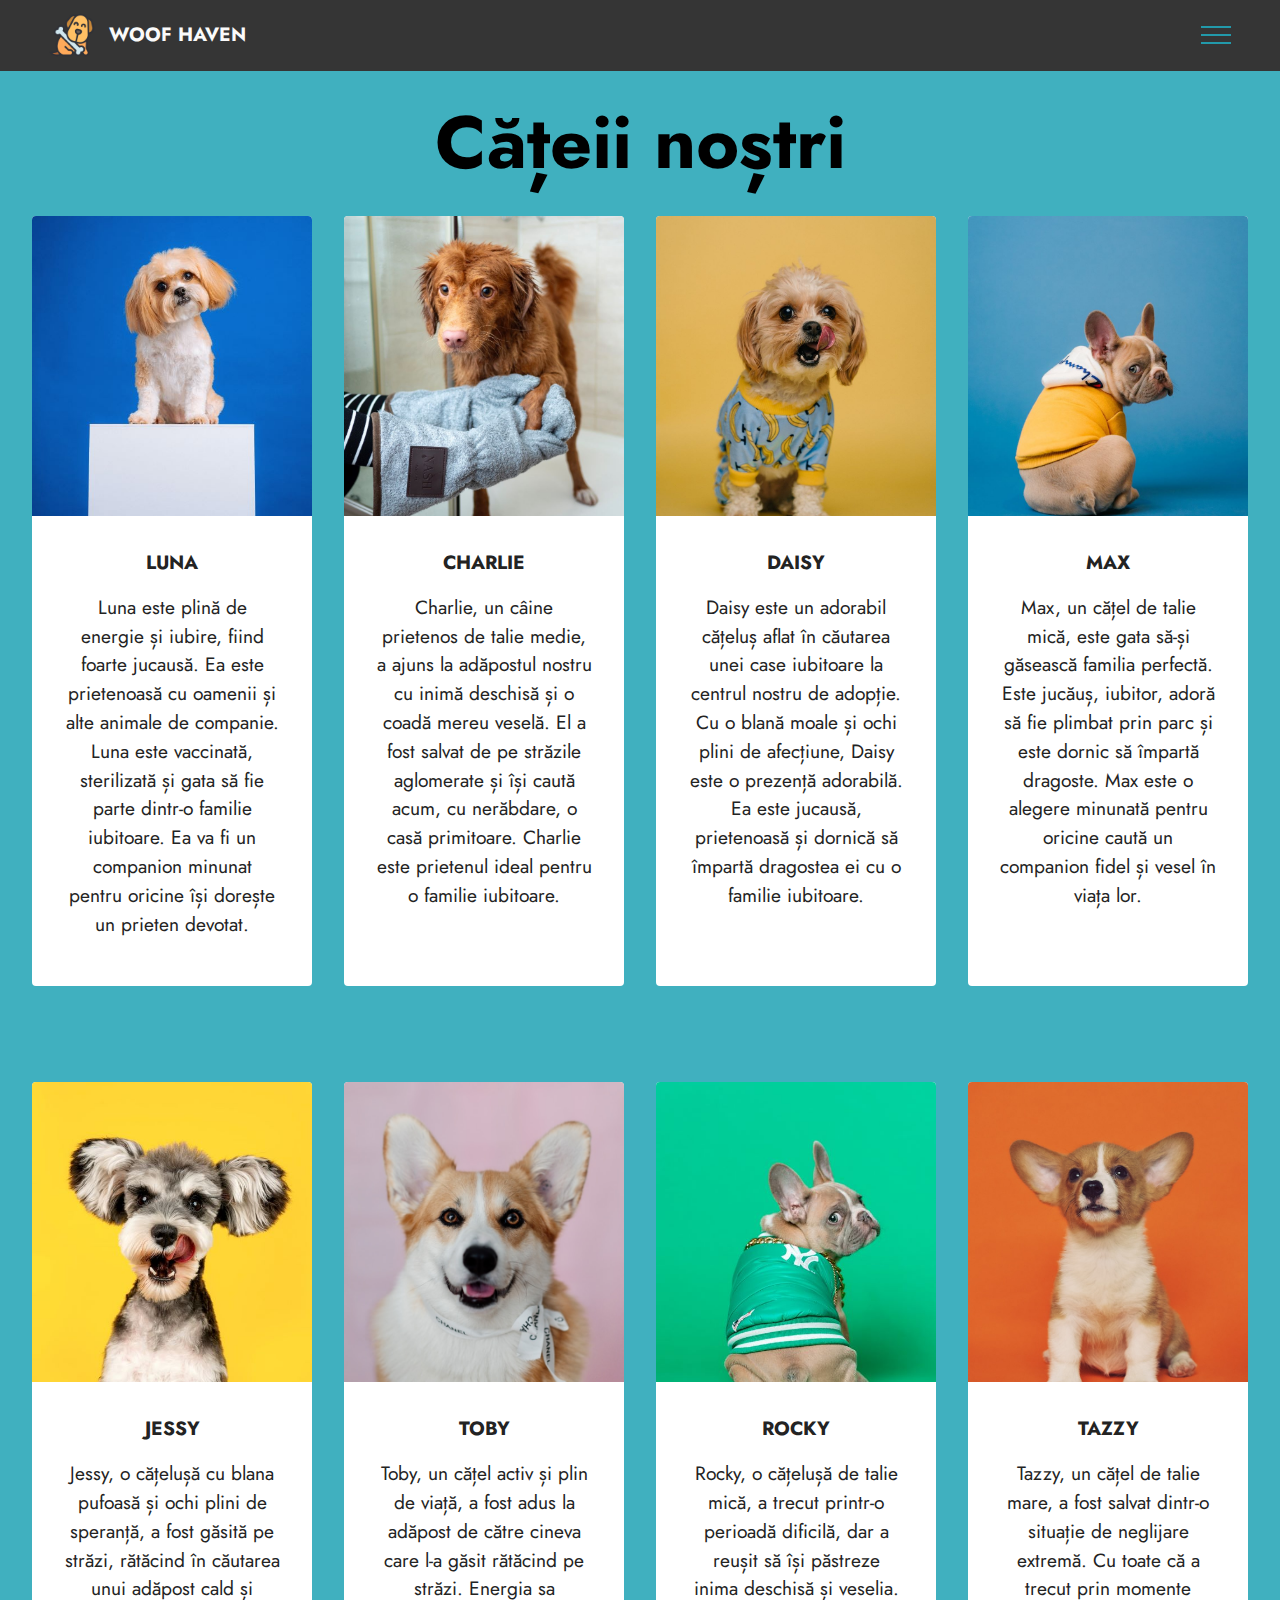
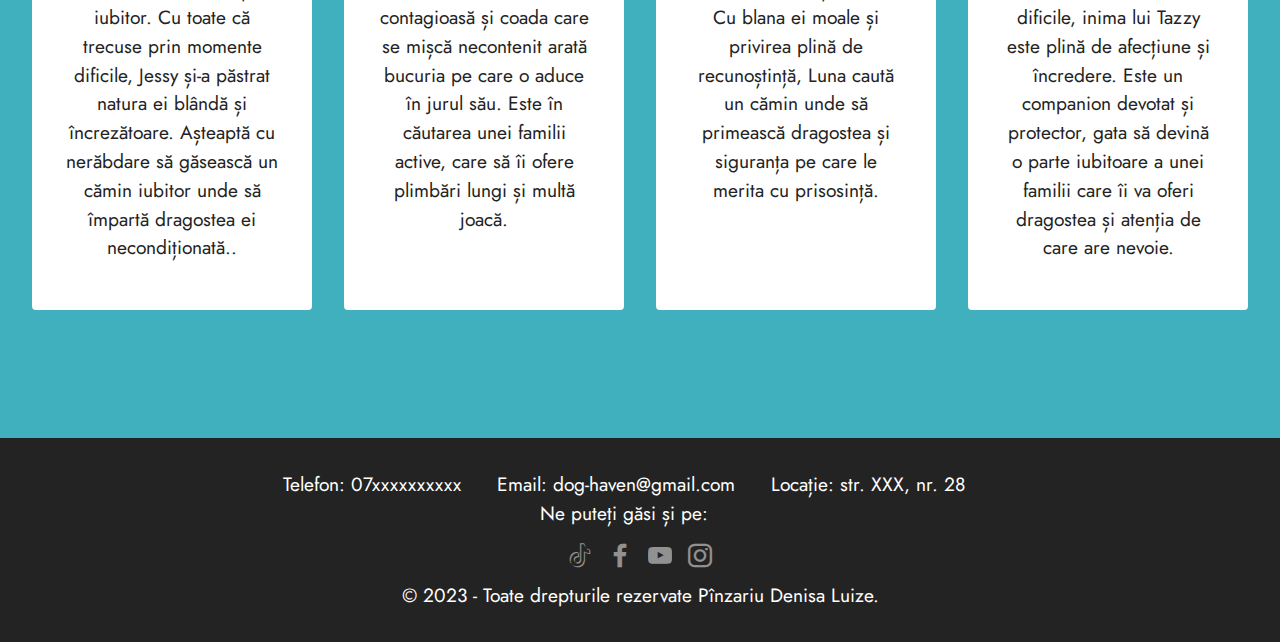
==== commit 3349f5c2: "modificari cod" ====
--- a/cateii-nostri.html
+++ b/cateii-nostri.html
@@ -9,7 +9,6 @@
   <meta name="description" content="Tot ceea ce trebuie să știi despre căței, voluntariat și adoptția lor">
   <meta name="viewport" content="width=device-width, initial-scale=1, minimum-scale=1">
   <link rel="shortcut icon" href="assets/images/logo.png" type="image/x-icon">
-  <meta name="description" content="">
   
   
   <title>WOOF HAVEN</title>
@@ -20,7 +19,7 @@
   <link rel="stylesheet" href="assets/dropdown/css/style.css">
   <link rel="stylesheet" href="assets/socicon/css/styles.css">
   <link rel="stylesheet" href="assets/theme/css/style.css">
-  <link rel="preload" as="style" href="assets/woof haven/css/mbr-additional.css"><link rel="stylesheet" href="assets/woof haven/css/mbr-additional.css" type="text/css">
+  <link rel="preload" as="style" href="assets/woofhaven/css/mbr-additional.css"><link rel="stylesheet" href="assets/woofhaven/css/mbr-additional.css" type="text/css">
   
   
   
@@ -28,7 +27,7 @@
 </head>
 <body>
   
-  <section class="menu menu1 cid-u0d8FRiUh0" once="menu" id="menu1-e">
+  <header class="menu menu1 cid-u0d8FRiUh0" once="menu" id="menu1-e">
     
 
     <nav class="navbar navbar-dropdown collapsed">
@@ -39,15 +38,15 @@
                         <img src="assets/images/logo.png" alt="woof haven" style="height: 3rem;">
                     </a>
                 </span>
-                <span class="navbar-caption-wrap"><a class="navbar-caption text-white text-primary display-7" href="index.html">&nbsp;WOOF HAVEN</a></span>
-            </div>
-            <button class="navbar-toggler" type="button" data-toggle="collapse" data-target="#navbarSupportedContent" aria-controls="navbarNavAltMarkup" aria-expanded="false" aria-label="Toggle navigation">
-                <div class="hamburger">
-                    <span></span>
-                    <span></span>
-                    <span></span>
-                    <span></span>
-                </div>
+                <span class="navbar-caption-wrap"><a class="navbar-caption text-white text-primary display-7" href="index.html">WOOF HAVEN</a></span>
+            </div>
+            <button class="navbar-toggler" type="button" data-toggle="collapse" data-target="#navbarSupportedContent" aria-controls="navbarSupportedContent" aria-expanded="false" aria-label="Toggle navigation">
+                <span class="hamburger">
+                    <span></span>
+                    <span></span>
+                    <span></span>
+                    <span></span>
+                </span>
             </button>
             <div class="collapse navbar-collapse" id="navbarSupportedContent">
                 <ul class="navbar-nav nav-dropdown nav-right" data-app-modern-menu="true"><li class="nav-item"><a class="nav-link link text-white text-primary display-4" href="cateii-nostri.html" aria-expanded="false">Cățeii noștri</a></li><li class="nav-item"><a class="nav-link link text-white text-primary display-4" href="despre-noi.html">
@@ -60,9 +59,9 @@
             </div>
         </div>
     </nav>
-</section>
-
-<section class="engine"><a href="https://woof haven.info/p">website templates free download</a></section><section class="gallery2 cid-u0dGWpv49V" id="gallery2-f">
+</header>
+
+<div class="engine"><a href="https://woofhaven.info/p">website templates free download</a></div><div class="gallery2 cid-u0dGWpv49V" id="gallery2-f">
     
     
     <div class="container-fluid">
@@ -129,9 +128,9 @@
             </div>
         </div>
     </div>
-</section>
-
-<section class="gallery2 cid-u0dXXyzfDn" id="gallery2-j">
+</div>
+
+<div class="gallery2 cid-u0dXXyzfDn" id="gallery2-j">
     
     
     <div class="container-fluid">
@@ -193,9 +192,9 @@
             </div>
         </div>
     </div>
-</section>
-
-<section class="footer3 cid-u0dP0SPfYh" once="footers" id="footer3-h">
+</div>
+
+<footer class="footer3 cid-u0dP0SPfYh" once="footers" id="footer3-h">
 
     
 
@@ -245,7 +244,7 @@
             </div>
         </div>
     </div>
-</section>
+</footer>
 
 
   <script src="assets/web/assets/jquery/jquery.min.js"></script>
--- a/assets/woofhaven/css/mbr-additional.css
+++ b/assets/woofhaven/css/mbr-additional.css
@@ -0,0 +1,3356 @@
+@import url(https://fonts.googleapis.com/css?family=Jost:100,200,300,400,500,600,700,800,900,100i,200i,300i,400i,500i,600i,700i,800i,900i&display=swap);
+
+
+
+
+
+body {
+  font-family: Jost;
+}
+.display-1 {
+  font-family: 'Jost', sans-serif;
+  font-size: 4.6rem;
+  line-height: 1.1;
+}
+.display-1 > .mbr-iconfont {
+  font-size: 5.75rem;
+}
+.display-2 {
+  font-family: 'Jost', sans-serif;
+  font-size: 3rem;
+  line-height: 1.1;
+}
+.display-2 > .mbr-iconfont {
+  font-size: 3.75rem;
+}
+.display-4 {
+  font-family: 'Jost', sans-serif;
+  font-size: 1.1rem;
+  line-height: 1.5;
+}
+.display-4 > .mbr-iconfont {
+  font-size: 1.375rem;
+}
+.display-5 {
+  font-family: 'Jost', sans-serif;
+  font-size: 2rem;
+  line-height: 1.5;
+}
+.display-5 > .mbr-iconfont {
+  font-size: 2.5rem;
+}
+.display-7 {
+  font-family: 'Jost', sans-serif;
+  font-size: 1.2rem;
+  line-height: 1.5;
+}
+.display-7 > .mbr-iconfont {
+  font-size: 1.5rem;
+}
+/* ---- Fluid typography for mobile devices ---- */
+/* 1.4 - font scale ratio ( bootstrap == 1.42857 ) */
+/* 100vw - current viewport width */
+/* (48 - 20)  48 == 48rem == 768px, 20 == 20rem == 320px(minimal supported viewport) */
+/* 0.65 - min scale variable, may vary */
+@media (max-width: 992px) {
+  .display-1 {
+    font-size: 3.68rem;
+  }
+}
+@media (max-width: 768px) {
+  .display-1 {
+    font-size: 3.22rem;
+    font-size: calc( 2.26rem + (4.6 - 2.26) * ((100vw - 20rem) / (48 - 20)));
+    line-height: calc( 1.1 * (2.26rem + (4.6 - 2.26) * ((100vw - 20rem) / (48 - 20))));
+  }
+  .display-2 {
+    font-size: 2.4rem;
+    font-size: calc( 1.7rem + (3 - 1.7) * ((100vw - 20rem) / (48 - 20)));
+    line-height: calc( 1.3 * (1.7rem + (3 - 1.7) * ((100vw - 20rem) / (48 - 20))));
+  }
+  .display-4 {
+    font-size: 0.88rem;
+    font-size: calc( 1.0350000000000001rem + (1.1 - 1.0350000000000001) * ((100vw - 20rem) / (48 - 20)));
+    line-height: calc( 1.4 * (1.0350000000000001rem + (1.1 - 1.0350000000000001) * ((100vw - 20rem) / (48 - 20))));
+  }
+  .display-5 {
+    font-size: 1.6rem;
+    font-size: calc( 1.35rem + (2 - 1.35) * ((100vw - 20rem) / (48 - 20)));
+    line-height: calc( 1.4 * (1.35rem + (2 - 1.35) * ((100vw - 20rem) / (48 - 20))));
+  }
+  .display-7 {
+    font-size: 0.96rem;
+    font-size: calc( 1.07rem + (1.2 - 1.07) * ((100vw - 20rem) / (48 - 20)));
+    line-height: calc( 1.4 * (1.07rem + (1.2 - 1.07) * ((100vw - 20rem) / (48 - 20))));
+  }
+}
+/* Buttons */
+.btn {
+  padding: 0.6rem 1.2rem;
+  border-radius: 4px;
+}
+.btn-sm {
+  padding: 0.6rem 1.2rem;
+  border-radius: 4px;
+}
+.btn-md {
+  padding: 0.6rem 1.2rem;
+  border-radius: 4px;
+}
+.btn-lg {
+  padding: 1rem 2.6rem;
+  border-radius: 4px;
+}
+.bg-primary {
+  background-color: #6592e6 !important;
+}
+.bg-success {
+  background-color: #40b0bf !important;
+}
+.bg-info {
+  background-color: #47b5ed !important;
+}
+.bg-warning {
+  background-color: #ffe161 !important;
+}
+.bg-danger {
+  background-color: #ff9966 !important;
+}
+.btn-primary,
+.btn-primary:active {
+  background-color: #6592e6 !important;
+  border-color: #6592e6 !important;
+  color: #ffffff !important;
+  box-shadow: 0 2px 2px 0 rgba(0, 0, 0, 0.2);
+}
+.btn-primary:hover,
+.btn-primary:focus,
+.btn-primary.focus,
+.btn-primary.active {
+  color: #ffffff !important;
+  background-color: #3973df !important;
+  border-color: #3973df !important;
+  box-shadow: 0 2px 5px 0 rgba(0, 0, 0, 0.2);
+}
+.btn-primary.disabled,
+.btn-primary:disabled {
+  color: #ffffff !important;
+  background-color: #3973df !important;
+  border-color: #3973df !important;
+}
+.btn-secondary,
+.btn-secondary:active {
+  background-color: #ff6666 !important;
+  border-color: #ff6666 !important;
+  color: #ffffff !important;
+  box-shadow: 0 2px 2px 0 rgba(0, 0, 0, 0.2);
+}
+.btn-secondary:hover,
+.btn-secondary:focus,
+.btn-secondary.focus,
+.btn-secondary.active {
+  color: #ffffff !important;
+  background-color: #ff3333 !important;
+  border-color: #ff3333 !important;
+  box-shadow: 0 2px 5px 0 rgba(0, 0, 0, 0.2);
+}
+.btn-secondary.disabled,
+.btn-secondary:disabled {
+  color: #ffffff !important;
+  background-color: #ff3333 !important;
+  border-color: #ff3333 !important;
+}
+.btn-info,
+.btn-info:active {
+  background-color: #47b5ed !important;
+  border-color: #47b5ed !important;
+  color: #ffffff !important;
+  box-shadow: 0 2px 2px 0 rgba(0, 0, 0, 0.2);
+}
+.btn-info:hover,
+.btn-info:focus,
+.btn-info.focus,
+.btn-info.active {
+  color: #ffffff !important;
+  background-color: #19a2e8 !important;
+  border-color: #19a2e8 !important;
+  box-shadow: 0 2px 5px 0 rgba(0, 0, 0, 0.2);
+}
+.btn-info.disabled,
+.btn-info:disabled {
+  color: #ffffff !important;
+  background-color: #19a2e8 !important;
+  border-color: #19a2e8 !important;
+}
+.btn-success,
+.btn-success:active {
+  background-color: #40b0bf !important;
+  border-color: #40b0bf !important;
+  color: #ffffff !important;
+  box-shadow: 0 2px 2px 0 rgba(0, 0, 0, 0.2);
+}
+.btn-success:hover,
+.btn-success:focus,
+.btn-success.focus,
+.btn-success.active {
+  color: #ffffff !important;
+  background-color: #338d99 !important;
+  border-color: #338d99 !important;
+  box-shadow: 0 2px 5px 0 rgba(0, 0, 0, 0.2);
+}
+.btn-success.disabled,
+.btn-success:disabled {
+  color: #ffffff !important;
+  background-color: #338d99 !important;
+  border-color: #338d99 !important;
+}
+.btn-warning,
+.btn-warning:active {
+  background-color: #ffe161 !important;
+  border-color: #ffe161 !important;
+  color: #614f00 !important;
+  box-shadow: 0 2px 2px 0 rgba(0, 0, 0, 0.2);
+}
+.btn-warning:hover,
+.btn-warning:focus,
+.btn-warning.focus,
+.btn-warning.active {
+  color: #2e2500 !important;
+  background-color: #ffd72e !important;
+  border-color: #ffd72e !important;
+  box-shadow: 0 2px 5px 0 rgba(0, 0, 0, 0.2);
+}
+.btn-warning.disabled,
+.btn-warning:disabled {
+  color: #614f00 !important;
+  background-color: #ffd72e !important;
+  border-color: #ffd72e !important;
+}
+.btn-danger,
+.btn-danger:active {
+  background-color: #ff9966 !important;
+  border-color: #ff9966 !important;
+  color: #ffffff !important;
+  box-shadow: 0 2px 2px 0 rgba(0, 0, 0, 0.2);
+}
+.btn-danger:hover,
+.btn-danger:focus,
+.btn-danger.focus,
+.btn-danger.active {
+  color: #ffffff !important;
+  background-color: #ff7733 !important;
+  border-color: #ff7733 !important;
+  box-shadow: 0 2px 5px 0 rgba(0, 0, 0, 0.2);
+}
+.btn-danger.disabled,
+.btn-danger:disabled {
+  color: #ffffff !important;
+  background-color: #ff7733 !important;
+  border-color: #ff7733 !important;
+}
+.btn-white {
+  color: #232323 !important;
+}
+.btn-white,
+.btn-white:active {
+  background-color: #fafafa !important;
+  border-color: #fafafa !important;
+  color: #7a7a7a !important;
+  box-shadow: 0 2px 2px 0 rgba(0, 0, 0, 0.2);
+}
+.btn-white:hover,
+.btn-white:focus,
+.btn-white.focus,
+.btn-white.active {
+  color: #616161 !important;
+  background-color: #e1e1e1 !important;
+  border-color: #e1e1e1 !important;
+  box-shadow: 0 2px 5px 0 rgba(0, 0, 0, 0.2);
+}
+.btn-white.disabled,
+.btn-white:disabled {
+  color: #7a7a7a !important;
+  background-color: #e1e1e1 !important;
+  border-color: #e1e1e1 !important;
+}
+.btn-white:hover {
+  color: #fafafa !important;
+}
+.btn-white:hover,
+.btn-white:hover:active {
+  background-color: #232323 !important;
+  border-color: #232323 !important;
+  color: #ffffff !important;
+  box-shadow: 0 2px 2px 0 rgba(0, 0, 0, 0.2);
+}
+.btn-white:hover:hover,
+.btn-white:hover:focus,
+.btn-white:hover.focus,
+.btn-white:hover.active {
+  color: #ffffff !important;
+  background-color: #0a0a0a !important;
+  border-color: #0a0a0a !important;
+  box-shadow: 0 2px 5px 0 rgba(0, 0, 0, 0.2);
+}
+.btn-white:hover.disabled,
+.btn-white:hover:disabled {
+  color: #ffffff !important;
+  background-color: #0a0a0a !important;
+  border-color: #0a0a0a !important;
+}
+.btn-black {
+  color: #fafafa !important;
+}
+.btn-black,
+.btn-black:active {
+  background-color: #232323 !important;
+  border-color: #232323 !important;
+  color: #ffffff !important;
+  box-shadow: 0 2px 2px 0 rgba(0, 0, 0, 0.2);
+}
+.btn-black:hover,
+.btn-black:focus,
+.btn-black.focus,
+.btn-black.active {
+  color: #ffffff !important;
+  background-color: #0a0a0a !important;
+  border-color: #0a0a0a !important;
+  box-shadow: 0 2px 5px 0 rgba(0, 0, 0, 0.2);
+}
+.btn-black.disabled,
+.btn-black:disabled {
+  color: #ffffff !important;
+  background-color: #0a0a0a !important;
+  border-color: #0a0a0a !important;
+}
+.btn-black:hover {
+  color: #232323 !important;
+}
+.btn-black:hover,
+.btn-black:hover:active {
+  background-color: #fafafa !important;
+  border-color: #fafafa !important;
+  color: #7a7a7a !important;
+  box-shadow: 0 2px 2px 0 rgba(0, 0, 0, 0.2);
+}
+.btn-black:hover:hover,
+.btn-black:hover:focus,
+.btn-black:hover.focus,
+.btn-black:hover.active {
+  color: #616161 !important;
+  background-color: #e1e1e1 !important;
+  border-color: #e1e1e1 !important;
+  box-shadow: 0 2px 5px 0 rgba(0, 0, 0, 0.2);
+}
+.btn-black:hover.disabled,
+.btn-black:hover:disabled {
+  color: #7a7a7a !important;
+  background-color: #e1e1e1 !important;
+  border-color: #e1e1e1 !important;
+}
+.btn-primary-outline,
+.btn-primary-outline:active {
+  background-color: transparent !important;
+  border-color: transparent;
+  color: #6592e6;
+}
+.btn-primary-outline:hover,
+.btn-primary-outline:focus,
+.btn-primary-outline.focus,
+.btn-primary-outline.active {
+  color: #3973df !important;
+  background-color: transparent!important;
+  border-color: transparent!important;
+  box-shadow: none!important;
+}
+.btn-primary-outline.disabled,
+.btn-primary-outline:disabled {
+  color: #ffffff !important;
+  background-color: #6592e6 !important;
+  border-color: #6592e6 !important;
+}
+.btn-secondary-outline,
+.btn-secondary-outline:active {
+  background-color: transparent !important;
+  border-color: transparent;
+  color: #ff6666;
+}
+.btn-secondary-outline:hover,
+.btn-secondary-outline:focus,
+.btn-secondary-outline.focus,
+.btn-secondary-outline.active {
+  color: #ff3333 !important;
+  background-color: transparent!important;
+  border-color: transparent!important;
+  box-shadow: none!important;
+}
+.btn-secondary-outline.disabled,
+.btn-secondary-outline:disabled {
+  color: #ffffff !important;
+  background-color: #ff6666 !important;
+  border-color: #ff6666 !important;
+}
+.btn-info-outline,
+.btn-info-outline:active {
+  background-color: transparent !important;
+  border-color: transparent;
+  color: #47b5ed;
+}
+.btn-info-outline:hover,
+.btn-info-outline:focus,
+.btn-info-outline.focus,
+.btn-info-outline.active {
+  color: #19a2e8 !important;
+  background-color: transparent!important;
+  border-color: transparent!important;
+  box-shadow: none!important;
+}
+.btn-info-outline.disabled,
+.btn-info-outline:disabled {
+  color: #ffffff !important;
+  background-color: #47b5ed !important;
+  border-color: #47b5ed !important;
+}
+.btn-success-outline,
+.btn-success-outline:active {
+  background-color: transparent !important;
+  border-color: transparent;
+  color: #40b0bf;
+}
+.btn-success-outline:hover,
+.btn-success-outline:focus,
+.btn-success-outline.focus,
+.btn-success-outline.active {
+  color: #338d99 !important;
+  background-color: transparent!important;
+  border-color: transparent!important;
+  box-shadow: none!important;
+}
+.btn-success-outline.disabled,
+.btn-success-outline:disabled {
+  color: #ffffff !important;
+  background-color: #40b0bf !important;
+  border-color: #40b0bf !important;
+}
+.btn-warning-outline,
+.btn-warning-outline:active {
+  background-color: transparent !important;
+  border-color: transparent;
+  color: #ffe161;
+}
+.btn-warning-outline:hover,
+.btn-warning-outline:focus,
+.btn-warning-outline.focus,
+.btn-warning-outline.active {
+  color: #ffd72e !important;
+  background-color: transparent!important;
+  border-color: transparent!important;
+  box-shadow: none!important;
+}
+.btn-warning-outline.disabled,
+.btn-warning-outline:disabled {
+  color: #614f00 !important;
+  background-color: #ffe161 !important;
+  border-color: #ffe161 !important;
+}
+.btn-danger-outline,
+.btn-danger-outline:active {
+  background-color: transparent !important;
+  border-color: transparent;
+  color: #ff9966;
+}
+.btn-danger-outline:hover,
+.btn-danger-outline:focus,
+.btn-danger-outline.focus,
+.btn-danger-outline.active {
+  color: #ff7733 !important;
+  background-color: transparent!important;
+  border-color: transparent!important;
+  box-shadow: none!important;
+}
+.btn-danger-outline.disabled,
+.btn-danger-outline:disabled {
+  color: #ffffff !important;
+  background-color: #ff9966 !important;
+  border-color: #ff9966 !important;
+}
+.btn-black-outline,
+.btn-black-outline:active,
+.btn-black-outline.active {
+  background-color: transparent;
+  border-color: transparent;
+  color: #232323;
+}
+.btn-black-outline:hover,
+.btn-black-outline:focus,
+.btn-black-outline.focus {
+  color: #fafafa;
+  background-color: transparent;
+  border-color: transparent;
+}
+.btn-white-outline,
+.btn-white-outline:active,
+.btn-white-outline.active {
+  background-color: transparent;
+  border-color: transparent;
+  color: #fafafa;
+}
+.btn-white-outline:hover,
+.btn-white-outline:focus,
+.btn-white-outline.focus {
+  color: #232323;
+  background-color: transparent;
+  border-color: transparent;
+}
+.text-primary {
+  color: #6592e6 !important;
+}
+.text-secondary {
+  color: #ff6666 !important;
+}
+.text-success {
+  color: #40b0bf !important;
+}
+.text-info {
+  color: #47b5ed !important;
+}
+.text-warning {
+  color: #ffe161 !important;
+}
+.text-danger {
+  color: #ff9966 !important;
+}
+.text-white {
+  color: #fafafa !important;
+}
+.text-black {
+  color: #232323 !important;
+}
+a.text-primary:hover,
+a.text-primary:focus,
+a.text-primary.active {
+  color: #205ac5 !important;
+}
+a.text-secondary:hover,
+a.text-secondary:focus,
+a.text-secondary.active {
+  color: #ff0000 !important;
+}
+a.text-success:hover,
+a.text-success:focus,
+a.text-success.active {
+  color: #266a73 !important;
+}
+a.text-info:hover,
+a.text-info:focus,
+a.text-info.active {
+  color: #1283bc !important;
+}
+a.text-warning:hover,
+a.text-warning:focus,
+a.text-warning.active {
+  color: #facb00 !important;
+}
+a.text-danger:hover,
+a.text-danger:focus,
+a.text-danger.active {
+  color: #ff5500 !important;
+}
+a.text-white:hover,
+a.text-white:focus,
+a.text-white.active {
+  color: #c7c7c7 !important;
+}
+a.text-black:hover,
+a.text-black:focus,
+a.text-black.active {
+  color: #000000 !important;
+}
+a[class*="text-"]:not(.nav-link):not(.dropdown-item):not([role]) {
+  position: relative;
+  background-image: transparent;
+  background-size: 10000px 2px;
+  background-repeat: no-repeat;
+  background-position: 0px 1.2em;
+  background-position: -10000px 1.2em;
+}
+a[class*="text-"]:not(.nav-link):not(.dropdown-item):not([role]):hover {
+  transition: background-position 2s ease-in-out;
+  background-image: linear-gradient(currentColor 50%, currentColor 50%);
+  background-position: 0px 1.2em;
+}
+.nav-tabs .nav-link.active {
+  color: #6592e6;
+}
+.nav-tabs .nav-link:not(.active) {
+  color: #232323;
+}
+.alert-success {
+  background-color: #70c770;
+}
+.alert-info {
+  background-color: #47b5ed;
+}
+.alert-warning {
+  background-color: #ffe161;
+}
+.alert-danger {
+  background-color: #ff9966;
+}
+.mbr-gallery-filter li.active .btn {
+  background-color: #6592e6;
+  border-color: #6592e6;
+  color: #ffffff;
+}
+.mbr-gallery-filter li.active .btn:focus {
+  box-shadow: none;
+}
+a,
+a:hover {
+  color: #6592e6;
+}
+.mbr-plan-header.bg-primary .mbr-plan-subtitle,
+.mbr-plan-header.bg-primary .mbr-plan-price-desc {
+  color: #ffffff;
+}
+.mbr-plan-header.bg-success .mbr-plan-subtitle,
+.mbr-plan-header.bg-success .mbr-plan-price-desc {
+  color: #a0d8df;
+}
+.mbr-plan-header.bg-info .mbr-plan-subtitle,
+.mbr-plan-header.bg-info .mbr-plan-price-desc {
+  color: #ffffff;
+}
+.mbr-plan-header.bg-warning .mbr-plan-subtitle,
+.mbr-plan-header.bg-warning .mbr-plan-price-desc {
+  color: #ffffff;
+}
+.mbr-plan-header.bg-danger .mbr-plan-subtitle,
+.mbr-plan-header.bg-danger .mbr-plan-price-desc {
+  color: #ffffff;
+}
+/* Scroll to top button*/
+.scrollToTop_wraper {
+  display: none;
+}
+.form-control {
+  font-family: 'Jost', sans-serif;
+  font-size: 1.1rem;
+  line-height: 1.5;
+  font-weight: 400;
+}
+.form-control > .mbr-iconfont {
+  font-size: 1.375rem;
+}
+.form-control:hover,
+.form-control:focus {
+  box-shadow: rgba(0, 0, 0, 0.07) 0px 1px 1px 0px, rgba(0, 0, 0, 0.07) 0px 1px 3px 0px, rgba(0, 0, 0, 0.03) 0px 0px 0px 1px;
+  border-color: #6592e6 !important;
+}
+.form-control:-webkit-input-placeholder {
+  font-family: 'Jost', sans-serif;
+  font-size: 1.1rem;
+  line-height: 1.5;
+  font-weight: 400;
+}
+.form-control:-webkit-input-placeholder > .mbr-iconfont {
+  font-size: 1.375rem;
+}
+blockquote {
+  border-color: #6592e6;
+}
+/* Forms */
+.jq-selectbox li:hover,
+.jq-selectbox li.selected {
+  background-color: #6592e6;
+  color: #ffffff;
+}
+.jq-number__spin {
+  transition: 0.25s ease;
+}
+.jq-number__spin:hover {
+  border-color: #6592e6;
+}
+.jq-selectbox .jq-selectbox__trigger-arrow,
+.jq-number__spin.minus:after,
+.jq-number__spin.plus:after {
+  transition: 0.4s;
+  border-top-color: #353535;
+  border-bottom-color: #353535;
+}
+.jq-selectbox:hover .jq-selectbox__trigger-arrow,
+.jq-number__spin.minus:hover:after,
+.jq-number__spin.plus:hover:after {
+  border-top-color: #6592e6;
+  border-bottom-color: #6592e6;
+}
+.xdsoft_datetimepicker .xdsoft_calendar td.xdsoft_default,
+.xdsoft_datetimepicker .xdsoft_calendar td.xdsoft_current,
+.xdsoft_datetimepicker .xdsoft_timepicker .xdsoft_time_box > div > div.xdsoft_current {
+  color: #ffffff !important;
+  background-color: #6592e6 !important;
+  box-shadow: none !important;
+}
+.xdsoft_datetimepicker .xdsoft_calendar td:hover,
+.xdsoft_datetimepicker .xdsoft_timepicker .xdsoft_time_box > div > div:hover {
+  color: #000000 !important;
+  background: #ff6666 !important;
+  box-shadow: none !important;
+}
+.lazy-bg {
+  background-image: none !important;
+}
+.lazy-placeholder:not(section),
+.lazy-none {
+  display: block;
+  position: relative;
+  padding-bottom: 56.25%;
+  width: 100%;
+  height: auto;
+}
+iframe.lazy-placeholder,
+.lazy-placeholder:after {
+  content: '';
+  position: absolute;
+  width: 200px;
+  height: 200px;
+  background: transparent no-repeat center;
+  background-size: contain;
+  top: 50%;
+  left: 50%;
+  transform: translateX(-50%) translateY(-50%);
+  background-image: url("data:image/svg+xml;charset=UTF-8,%3csvg width='32' height='32' viewBox='0 0 64 64' xmlns='http://www.w3.org/2000/svg' stroke='%236592e6' %3e%3cg fill='none' fill-rule='evenodd'%3e%3cg transform='translate(16 16)' stroke-width='2'%3e%3ccircle stroke-opacity='.5' cx='16' cy='16' r='16'/%3e%3cpath d='M32 16c0-9.94-8.06-16-16-16'%3e%3canimateTransform attributeName='transform' type='rotate' from='0 16 16' to='360 16 16' dur='1s' repeatCount='indefinite'/%3e%3c/path%3e%3c/g%3e%3c/g%3e%3c/svg%3e");
+}
+section.lazy-placeholder:after {
+  opacity: 0.5;
+}
+body {
+  overflow-x: hidden;
+}
+a {
+  transition: color 0.6s;
+}
+.cid-u0df5cunB4 {
+  background-image: url("../../../assets/images/header5.jpg");
+}
+@media (max-width: 991px) {
+  .cid-u0df5cunB4 .mbr-section-title,
+  .cid-u0df5cunB4 .mbr-section-subtitle,
+  .cid-u0df5cunB4 .mbr-section-btn,
+  .cid-u0df5cunB4 .mbr-text {
+    text-align: center;
+  }
+}
+.cid-u0df5cunB4 .mbr-section-title {
+  color: #ffffff;
+}
+.cid-u0dhcY89yg {
+  padding-top: 3rem;
+  padding-bottom: 1rem;
+  background-color: #ffffff;
+}
+.cid-u0dhcY89yg .mbr-section-title {
+  color: #000000;
+}
+.cid-u0djyHpOLw {
+  padding-top: 0rem;
+  padding-bottom: 3rem;
+  background-color: #ffffff;
+}
+.cid-u0djyHpOLw .counter-container ul {
+  margin-bottom: 0;
+}
+.cid-u0djyHpOLw .counter-container ul li {
+  padding-left: 1rem;
+  margin-bottom: 1rem;
+  list-style: none;
+  position: relative;
+}
+.cid-u0djyHpOLw .counter-container ul li:before {
+  position: absolute;
+  left: -40px;
+  content: '';
+  display: flex;
+  justify-content: center;
+  align-items: center;
+  color: #ffffff;
+  background-color: #2299aa;
+  width: 40px;
+  height: 40px;
+  border-radius: 50%;
+  margin-top: 5px;
+}
+.cid-u0du2XAeL3 {
+  padding-top: 2rem;
+  padding-bottom: 0rem;
+  background-color: #65c6d4;
+}
+.cid-u0du2XAeL3 .mbr-section-subtitle {
+  text-align: left;
+}
+.cid-u0d8FRiUh0 .navbar-dropdown {
+  position: relative !important;
+}
+.cid-u0d8FRiUh0 .dropdown-item:before {
+  font-family: Moririse2 !important;
+  content: '\e966';
+  display: inline-block;
+  width: 0;
+  position: absolute;
+  left: 1rem;
+  top: 0.5rem;
+  margin-right: 0.5rem;
+  line-height: 1;
+  font-size: inherit;
+  vertical-align: middle;
+  text-align: center;
+  overflow: hidden;
+  transform: scale(0, 1);
+  transition: all 0.25s ease-in-out;
+}
+.cid-u0d8FRiUh0 .dropdown-menu {
+  padding: 0;
+  border-radius: 4px;
+  box-shadow: 0 1px 3px 0 rgba(0, 0, 0, 0.1);
+}
+.cid-u0d8FRiUh0 .dropdown-item {
+  border-bottom: 1px solid #e6e6e6;
+}
+.cid-u0d8FRiUh0 .dropdown-item:hover,
+.cid-u0d8FRiUh0 .dropdown-item:focus {
+  background: #6592e6 !important;
+  color: white !important;
+}
+.cid-u0d8FRiUh0 .dropdown-item:first-child {
+  border-top-left-radius: 4px;
+  border-top-right-radius: 4px;
+}
+.cid-u0d8FRiUh0 .dropdown-item:last-child {
+  border-bottom: none;
+  border-bottom-left-radius: 4px;
+  border-bottom-right-radius: 4px;
+}
+.cid-u0d8FRiUh0 .nav-dropdown .link {
+  padding: 0 0.3em !important;
+  margin: .667em 1em !important;
+}
+.cid-u0d8FRiUh0 .nav-dropdown .link.dropdown-toggle::after {
+  margin-left: 0.5rem;
+  margin-top: 0.2rem;
+}
+.cid-u0d8FRiUh0 .nav-link {
+  position: relative;
+}
+.cid-u0d8FRiUh0 .container {
+  display: flex;
+  margin: auto;
+}
+.cid-u0d8FRiUh0 .iconfont-wrapper {
+  color: #000000 !important;
+  font-size: 1.5rem;
+  padding-right: .5rem;
+}
+.cid-u0d8FRiUh0 .dropdown-menu,
+.cid-u0d8FRiUh0 .navbar.opened {
+  background: #353535 !important;
+}
+.cid-u0d8FRiUh0 .nav-item:focus,
+.cid-u0d8FRiUh0 .nav-link:focus {
+  outline: none;
+}
+.cid-u0d8FRiUh0 .dropdown .dropdown-menu .dropdown-item {
+  width: auto;
+  transition: all 0.25s ease-in-out;
+}
+.cid-u0d8FRiUh0 .dropdown .dropdown-menu .dropdown-item::after {
+  right: 0.5rem;
+}
+.cid-u0d8FRiUh0 .dropdown .dropdown-menu .dropdown-item .mbr-iconfont {
+  margin-right: .5rem;
+  vertical-align: sub;
+}
+.cid-u0d8FRiUh0 .dropdown .dropdown-menu .dropdown-item .mbr-iconfont:before {
+  display: inline-block;
+  transform: scale(1, 1);
+  transition: all 0.25s ease-in-out;
+}
+.cid-u0d8FRiUh0 .collapsed .dropdown-menu .dropdown-item:before {
+  display: none;
+}
+.cid-u0d8FRiUh0 .collapsed .dropdown .dropdown-menu .dropdown-item {
+  padding: 0.235em 1.5em 0.235em 1.5em !important;
+  transition: none;
+  margin: 0 !important;
+}
+.cid-u0d8FRiUh0 .navbar {
+  min-height: 70px;
+  transition: all .3s;
+  border-bottom: 1px solid transparent;
+  background: #353535;
+}
+.cid-u0d8FRiUh0 .navbar.opened {
+  transition: all .3s;
+}
+.cid-u0d8FRiUh0 .navbar .dropdown-item {
+  padding: .5rem 1.8rem;
+}
+.cid-u0d8FRiUh0 .navbar .navbar-logo img {
+  width: auto;
+}
+.cid-u0d8FRiUh0 .navbar .navbar-collapse {
+  justify-content: flex-end;
+  z-index: 1;
+}
+.cid-u0d8FRiUh0 .navbar.collapsed {
+  justify-content: center;
+}
+.cid-u0d8FRiUh0 .navbar.collapsed .nav-item .nav-link::before {
+  display: none;
+}
+.cid-u0d8FRiUh0 .navbar.collapsed.opened .dropdown-menu {
+  top: 0;
+}
+@media (min-width: 992px) {
+  .cid-u0d8FRiUh0 .navbar.collapsed.opened:not(.navbar-short) .navbar-collapse {
+    max-height: calc(98.5vh - 3rem);
+  }
+}
+.cid-u0d8FRiUh0 .navbar.collapsed .dropdown-menu .dropdown-submenu {
+  left: 0 !important;
+}
+.cid-u0d8FRiUh0 .navbar.collapsed .dropdown-menu .dropdown-item:after {
+  right: auto;
+}
+.cid-u0d8FRiUh0 .navbar.collapsed .dropdown-menu .dropdown-toggle[data-toggle="dropdown-submenu"]:after {
+  margin-left: 0.5rem;
+  margin-top: 0.2rem;
+  border-top: 0.35em solid;
+  border-right: 0.35em solid transparent;
+  border-left: 0.35em solid transparent;
+  border-bottom: 0;
+  top: 41%;
+}
+.cid-u0d8FRiUh0 .navbar.collapsed ul.navbar-nav li {
+  margin: auto;
+}
+.cid-u0d8FRiUh0 .navbar.collapsed .dropdown-menu .dropdown-item {
+  padding: .25rem 1.5rem;
+  text-align: center;
+}
+.cid-u0d8FRiUh0 .navbar.collapsed .icons-menu {
+  padding-left: 0;
+  padding-right: 0;
+  padding-top: .5rem;
+  padding-bottom: .5rem;
+}
+@media (max-width: 991px) {
+  .cid-u0d8FRiUh0 .navbar .nav-item .nav-link::before {
+    display: none;
+  }
+  .cid-u0d8FRiUh0 .navbar.opened .dropdown-menu {
+    top: 0;
+  }
+  .cid-u0d8FRiUh0 .navbar .dropdown-menu .dropdown-submenu {
+    left: 0 !important;
+  }
+  .cid-u0d8FRiUh0 .navbar .dropdown-menu .dropdown-item:after {
+    right: auto;
+  }
+  .cid-u0d8FRiUh0 .navbar .dropdown-menu .dropdown-toggle[data-toggle="dropdown-submenu"]:after {
+    margin-left: 0.5rem;
+    margin-top: 0.2rem;
+    border-top: 0.35em solid;
+    border-right: 0.35em solid transparent;
+    border-left: 0.35em solid transparent;
+    border-bottom: 0;
+    top: 40%;
+  }
+  .cid-u0d8FRiUh0 .navbar .navbar-logo img {
+    height: 3rem !important;
+  }
+  .cid-u0d8FRiUh0 .navbar ul.navbar-nav li {
+    margin: auto;
+  }
+  .cid-u0d8FRiUh0 .navbar .dropdown-menu .dropdown-item {
+    padding: .25rem 1.5rem !important;
+    text-align: center;
+  }
+  .cid-u0d8FRiUh0 .navbar .navbar-brand {
+    flex-shrink: initial;
+    flex-basis: auto;
+    word-break: break-word;
+    padding-right: 2rem;
+  }
+  .cid-u0d8FRiUh0 .navbar .navbar-toggler {
+    flex-basis: auto;
+  }
+  .cid-u0d8FRiUh0 .navbar .icons-menu {
+    padding-left: 0;
+    padding-top: .5rem;
+    padding-bottom: .5rem;
+  }
+}
+.cid-u0d8FRiUh0 .navbar.navbar-short {
+  min-height: 60px;
+}
+.cid-u0d8FRiUh0 .navbar.navbar-short .navbar-logo img {
+  height: 2.5rem !important;
+}
+.cid-u0d8FRiUh0 .navbar.navbar-short .navbar-brand {
+  min-height: 60px;
+  padding: 0;
+}
+.cid-u0d8FRiUh0 .navbar-brand {
+  min-height: 70px;
+  flex-shrink: 0;
+  align-items: center;
+  margin-right: 0;
+  padding: 0;
+  transition: all .3s;
+  word-break: break-word;
+  z-index: 1;
+}
+.cid-u0d8FRiUh0 .navbar-brand .navbar-caption {
+  line-height: inherit !important;
+}
+.cid-u0d8FRiUh0 .navbar-brand .navbar-logo a {
+  outline: none;
+}
+.cid-u0d8FRiUh0 .dropdown-item.active,
+.cid-u0d8FRiUh0 .dropdown-item:active {
+  background-color: transparent;
+}
+.cid-u0d8FRiUh0 .navbar-expand-lg .navbar-nav .nav-link {
+  padding: 0;
+}
+.cid-u0d8FRiUh0 .nav-dropdown .link.dropdown-toggle {
+  margin-right: 1.667em;
+}
+.cid-u0d8FRiUh0 .nav-dropdown .link.dropdown-toggle[aria-expanded="true"] {
+  margin-right: 0;
+  padding: 0.667em 1.667em;
+}
+.cid-u0d8FRiUh0 .navbar.navbar-expand-lg .dropdown .dropdown-menu {
+  background: #353535;
+}
+.cid-u0d8FRiUh0 .navbar.navbar-expand-lg .dropdown .dropdown-menu .dropdown-submenu {
+  margin: 0;
+  left: 100%;
+}
+.cid-u0d8FRiUh0 .navbar .dropdown.open > .dropdown-menu {
+  display: block;
+}
+.cid-u0d8FRiUh0 ul.navbar-nav {
+  flex-wrap: wrap;
+}
+.cid-u0d8FRiUh0 .navbar-buttons {
+  text-align: center;
+  min-width: 170px;
+}
+.cid-u0d8FRiUh0 button.navbar-toggler {
+  outline: none;
+  width: 31px;
+  height: 20px;
+  cursor: pointer;
+  transition: all .2s;
+  position: relative;
+  align-self: center;
+}
+.cid-u0d8FRiUh0 button.navbar-toggler .hamburger span {
+  position: absolute;
+  right: 0;
+  width: 30px;
+  height: 2px;
+  border-right: 5px;
+  background-color: #2299aa;
+}
+.cid-u0d8FRiUh0 button.navbar-toggler .hamburger span:nth-child(1) {
+  top: 0;
+  transition: all .2s;
+}
+.cid-u0d8FRiUh0 button.navbar-toggler .hamburger span:nth-child(2) {
+  top: 8px;
+  transition: all .15s;
+}
+.cid-u0d8FRiUh0 button.navbar-toggler .hamburger span:nth-child(3) {
+  top: 8px;
+  transition: all .15s;
+}
+.cid-u0d8FRiUh0 button.navbar-toggler .hamburger span:nth-child(4) {
+  top: 16px;
+  transition: all .2s;
+}
+.cid-u0d8FRiUh0 nav.opened .hamburger span:nth-child(1) {
+  top: 8px;
+  width: 0;
+  opacity: 0;
+  right: 50%;
+  transition: all .2s;
+}
+.cid-u0d8FRiUh0 nav.opened .hamburger span:nth-child(2) {
+  transform: rotate(45deg);
+  transition: all .25s;
+}
+.cid-u0d8FRiUh0 nav.opened .hamburger span:nth-child(3) {
+  transform: rotate(-45deg);
+  transition: all .25s;
+}
+.cid-u0d8FRiUh0 nav.opened .hamburger span:nth-child(4) {
+  top: 8px;
+  width: 0;
+  opacity: 0;
+  right: 50%;
+  transition: all .2s;
+}
+.cid-u0d8FRiUh0 .navbar-dropdown {
+  padding: 0 1rem;
+}
+.cid-u0d8FRiUh0 a.nav-link {
+  display: flex;
+  align-items: center;
+  justify-content: center;
+}
+.cid-u0d8FRiUh0 .icons-menu {
+  flex-wrap: nowrap;
+  display: flex;
+  justify-content: center;
+  padding-left: 1rem;
+  padding-right: 1rem;
+  padding-top: 0.3rem;
+  text-align: center;
+}
+@media screen and (-ms-high-contrast: active), (-ms-high-contrast: none) {
+  .cid-u0d8FRiUh0 .navbar {
+    height: 70px;
+  }
+  .cid-u0d8FRiUh0 .navbar.opened {
+    height: auto;
+  }
+  .cid-u0d8FRiUh0 .nav-item .nav-link:hover::before {
+    width: 175%;
+    max-width: calc(100% + 2rem);
+    left: -1rem;
+  }
+}
+.cid-u0dtSussFi {
+  padding-top: 0rem;
+  padding-bottom: 2rem;
+  background-color: #65c6d4;
+}
+.cid-u0dtSussFi .counter-container ul {
+  margin-bottom: 0;
+}
+.cid-u0dtSussFi .counter-container ul li {
+  padding-left: 1rem;
+  margin-bottom: 1rem;
+  list-style: none;
+  position: relative;
+}
+.cid-u0dtSussFi .counter-container ul li:before {
+  position: absolute;
+  left: -40px;
+  content: '';
+  display: flex;
+  justify-content: center;
+  align-items: center;
+  color: #000000;
+  background-color: #ffffff;
+  width: 40px;
+  height: 40px;
+  border-radius: 50%;
+  margin-top: 5px;
+}
+.cid-u0dP0SPfYh {
+  padding-top: 2rem;
+  padding-bottom: 2rem;
+  background-color: #232323;
+}
+.cid-u0dP0SPfYh .row-links {
+  width: 100%;
+  justify-content: center;
+}
+.cid-u0dP0SPfYh .social-row {
+  width: 100%;
+  justify-content: center;
+}
+.cid-u0dP0SPfYh .media-container-row {
+  flex-direction: column;
+  justify-content: center;
+  align-items: center;
+}
+.cid-u0dP0SPfYh .media-container-row .foot-menu {
+  list-style: none;
+  display: flex;
+  justify-content: center;
+  flex-wrap: wrap;
+  padding: 0;
+  margin-bottom: 0;
+}
+.cid-u0dP0SPfYh .media-container-row .foot-menu li {
+  padding: 0 1rem 1rem 1rem;
+}
+.cid-u0dP0SPfYh .media-container-row .foot-menu li p {
+  margin: 0;
+}
+.cid-u0dP0SPfYh .media-container-row .social-list {
+  padding-left: 0;
+  margin-bottom: 0;
+  list-style: none;
+  display: flex;
+  flex-wrap: wrap;
+  justify-content: flex-end;
+}
+.cid-u0dP0SPfYh .media-container-row .social-list .mbr-iconfont-social {
+  font-size: 1.5rem;
+  color: #ffffff;
+}
+.cid-u0dP0SPfYh .media-container-row .social-list .soc-item {
+  margin: 0 .5rem;
+}
+.cid-u0dP0SPfYh .media-container-row .social-list a {
+  margin: 0;
+  opacity: .5;
+  transition: .2s linear;
+}
+.cid-u0dP0SPfYh .media-container-row .social-list a:hover {
+  opacity: 1;
+}
+@media (max-width: 767px) {
+  .cid-u0dP0SPfYh .media-container-row .social-list {
+    -webkit-justify-content: center;
+    justify-content: center;
+  }
+}
+.cid-u0dP0SPfYh .media-container-row .row-copirayt {
+  word-break: break-word;
+  width: 100%;
+}
+.cid-u0dP0SPfYh .media-container-row .row-copirayt p {
+  width: 100%;
+}
+.cid-u0d8FRiUh0 .navbar-dropdown {
+  position: relative !important;
+}
+.cid-u0d8FRiUh0 .dropdown-item:before {
+  font-family: Moririse2 !important;
+  content: '\e966';
+  display: inline-block;
+  width: 0;
+  position: absolute;
+  left: 1rem;
+  top: 0.5rem;
+  margin-right: 0.5rem;
+  line-height: 1;
+  font-size: inherit;
+  vertical-align: middle;
+  text-align: center;
+  overflow: hidden;
+  transform: scale(0, 1);
+  transition: all 0.25s ease-in-out;
+}
+.cid-u0d8FRiUh0 .dropdown-menu {
+  padding: 0;
+  border-radius: 4px;
+  box-shadow: 0 1px 3px 0 rgba(0, 0, 0, 0.1);
+}
+.cid-u0d8FRiUh0 .dropdown-item {
+  border-bottom: 1px solid #e6e6e6;
+}
+.cid-u0d8FRiUh0 .dropdown-item:hover,
+.cid-u0d8FRiUh0 .dropdown-item:focus {
+  background: #6592e6 !important;
+  color: white !important;
+}
+.cid-u0d8FRiUh0 .dropdown-item:first-child {
+  border-top-left-radius: 4px;
+  border-top-right-radius: 4px;
+}
+.cid-u0d8FRiUh0 .dropdown-item:last-child {
+  border-bottom: none;
+  border-bottom-left-radius: 4px;
+  border-bottom-right-radius: 4px;
+}
+.cid-u0d8FRiUh0 .nav-dropdown .link {
+  padding: 0 0.3em !important;
+  margin: .667em 1em !important;
+}
+.cid-u0d8FRiUh0 .nav-dropdown .link.dropdown-toggle::after {
+  margin-left: 0.5rem;
+  margin-top: 0.2rem;
+}
+.cid-u0d8FRiUh0 .nav-link {
+  position: relative;
+}
+.cid-u0d8FRiUh0 .container {
+  display: flex;
+  margin: auto;
+}
+.cid-u0d8FRiUh0 .iconfont-wrapper {
+  color: #000000 !important;
+  font-size: 1.5rem;
+  padding-right: .5rem;
+}
+.cid-u0d8FRiUh0 .dropdown-menu,
+.cid-u0d8FRiUh0 .navbar.opened {
+  background: #353535 !important;
+}
+.cid-u0d8FRiUh0 .nav-item:focus,
+.cid-u0d8FRiUh0 .nav-link:focus {
+  outline: none;
+}
+.cid-u0d8FRiUh0 .dropdown .dropdown-menu .dropdown-item {
+  width: auto;
+  transition: all 0.25s ease-in-out;
+}
+.cid-u0d8FRiUh0 .dropdown .dropdown-menu .dropdown-item::after {
+  right: 0.5rem;
+}
+.cid-u0d8FRiUh0 .dropdown .dropdown-menu .dropdown-item .mbr-iconfont {
+  margin-right: .5rem;
+  vertical-align: sub;
+}
+.cid-u0d8FRiUh0 .dropdown .dropdown-menu .dropdown-item .mbr-iconfont:before {
+  display: inline-block;
+  transform: scale(1, 1);
+  transition: all 0.25s ease-in-out;
+}
+.cid-u0d8FRiUh0 .collapsed .dropdown-menu .dropdown-item:before {
+  display: none;
+}
+.cid-u0d8FRiUh0 .collapsed .dropdown .dropdown-menu .dropdown-item {
+  padding: 0.235em 1.5em 0.235em 1.5em !important;
+  transition: none;
+  margin: 0 !important;
+}
+.cid-u0d8FRiUh0 .navbar {
+  min-height: 70px;
+  transition: all .3s;
+  border-bottom: 1px solid transparent;
+  background: #353535;
+}
+.cid-u0d8FRiUh0 .navbar.opened {
+  transition: all .3s;
+}
+.cid-u0d8FRiUh0 .navbar .dropdown-item {
+  padding: .5rem 1.8rem;
+}
+.cid-u0d8FRiUh0 .navbar .navbar-logo img {
+  width: auto;
+}
+.cid-u0d8FRiUh0 .navbar .navbar-collapse {
+  justify-content: flex-end;
+  z-index: 1;
+}
+.cid-u0d8FRiUh0 .navbar.collapsed {
+  justify-content: center;
+}
+.cid-u0d8FRiUh0 .navbar.collapsed .nav-item .nav-link::before {
+  display: none;
+}
+.cid-u0d8FRiUh0 .navbar.collapsed.opened .dropdown-menu {
+  top: 0;
+}
+@media (min-width: 992px) {
+  .cid-u0d8FRiUh0 .navbar.collapsed.opened:not(.navbar-short) .navbar-collapse {
+    max-height: calc(98.5vh - 3rem);
+  }
+}
+.cid-u0d8FRiUh0 .navbar.collapsed .dropdown-menu .dropdown-submenu {
+  left: 0 !important;
+}
+.cid-u0d8FRiUh0 .navbar.collapsed .dropdown-menu .dropdown-item:after {
+  right: auto;
+}
+.cid-u0d8FRiUh0 .navbar.collapsed .dropdown-menu .dropdown-toggle[data-toggle="dropdown-submenu"]:after {
+  margin-left: 0.5rem;
+  margin-top: 0.2rem;
+  border-top: 0.35em solid;
+  border-right: 0.35em solid transparent;
+  border-left: 0.35em solid transparent;
+  border-bottom: 0;
+  top: 41%;
+}
+.cid-u0d8FRiUh0 .navbar.collapsed ul.navbar-nav li {
+  margin: auto;
+}
+.cid-u0d8FRiUh0 .navbar.collapsed .dropdown-menu .dropdown-item {
+  padding: .25rem 1.5rem;
+  text-align: center;
+}
+.cid-u0d8FRiUh0 .navbar.collapsed .icons-menu {
+  padding-left: 0;
+  padding-right: 0;
+  padding-top: .5rem;
+  padding-bottom: .5rem;
+}
+@media (max-width: 991px) {
+  .cid-u0d8FRiUh0 .navbar .nav-item .nav-link::before {
+    display: none;
+  }
+  .cid-u0d8FRiUh0 .navbar.opened .dropdown-menu {
+    top: 0;
+  }
+  .cid-u0d8FRiUh0 .navbar .dropdown-menu .dropdown-submenu {
+    left: 0 !important;
+  }
+  .cid-u0d8FRiUh0 .navbar .dropdown-menu .dropdown-item:after {
+    right: auto;
+  }
+  .cid-u0d8FRiUh0 .navbar .dropdown-menu .dropdown-toggle[data-toggle="dropdown-submenu"]:after {
+    margin-left: 0.5rem;
+    margin-top: 0.2rem;
+    border-top: 0.35em solid;
+    border-right: 0.35em solid transparent;
+    border-left: 0.35em solid transparent;
+    border-bottom: 0;
+    top: 40%;
+  }
+  .cid-u0d8FRiUh0 .navbar .navbar-logo img {
+    height: 3rem !important;
+  }
+  .cid-u0d8FRiUh0 .navbar ul.navbar-nav li {
+    margin: auto;
+  }
+  .cid-u0d8FRiUh0 .navbar .dropdown-menu .dropdown-item {
+    padding: .25rem 1.5rem !important;
+    text-align: center;
+  }
+  .cid-u0d8FRiUh0 .navbar .navbar-brand {
+    flex-shrink: initial;
+    flex-basis: auto;
+    word-break: break-word;
+    padding-right: 2rem;
+  }
+  .cid-u0d8FRiUh0 .navbar .navbar-toggler {
+    flex-basis: auto;
+  }
+  .cid-u0d8FRiUh0 .navbar .icons-menu {
+    padding-left: 0;
+    padding-top: .5rem;
+    padding-bottom: .5rem;
+  }
+}
+.cid-u0d8FRiUh0 .navbar.navbar-short {
+  min-height: 60px;
+}
+.cid-u0d8FRiUh0 .navbar.navbar-short .navbar-logo img {
+  height: 2.5rem !important;
+}
+.cid-u0d8FRiUh0 .navbar.navbar-short .navbar-brand {
+  min-height: 60px;
+  padding: 0;
+}
+.cid-u0d8FRiUh0 .navbar-brand {
+  min-height: 70px;
+  flex-shrink: 0;
+  align-items: center;
+  margin-right: 0;
+  padding: 0;
+  transition: all .3s;
+  word-break: break-word;
+  z-index: 1;
+}
+.cid-u0d8FRiUh0 .navbar-brand .navbar-caption {
+  line-height: inherit !important;
+}
+.cid-u0d8FRiUh0 .navbar-brand .navbar-logo a {
+  outline: none;
+}
+.cid-u0d8FRiUh0 .dropdown-item.active,
+.cid-u0d8FRiUh0 .dropdown-item:active {
+  background-color: transparent;
+}
+.cid-u0d8FRiUh0 .navbar-expand-lg .navbar-nav .nav-link {
+  padding: 0;
+}
+.cid-u0d8FRiUh0 .nav-dropdown .link.dropdown-toggle {
+  margin-right: 1.667em;
+}
+.cid-u0d8FRiUh0 .nav-dropdown .link.dropdown-toggle[aria-expanded="true"] {
+  margin-right: 0;
+  padding: 0.667em 1.667em;
+}
+.cid-u0d8FRiUh0 .navbar.navbar-expand-lg .dropdown .dropdown-menu {
+  background: #353535;
+}
+.cid-u0d8FRiUh0 .navbar.navbar-expand-lg .dropdown .dropdown-menu .dropdown-submenu {
+  margin: 0;
+  left: 100%;
+}
+.cid-u0d8FRiUh0 .navbar .dropdown.open > .dropdown-menu {
+  display: block;
+}
+.cid-u0d8FRiUh0 ul.navbar-nav {
+  flex-wrap: wrap;
+}
+.cid-u0d8FRiUh0 .navbar-buttons {
+  text-align: center;
+  min-width: 170px;
+}
+.cid-u0d8FRiUh0 button.navbar-toggler {
+  outline: none;
+  width: 31px;
+  height: 20px;
+  cursor: pointer;
+  transition: all .2s;
+  position: relative;
+  align-self: center;
+}
+.cid-u0d8FRiUh0 button.navbar-toggler .hamburger span {
+  position: absolute;
+  right: 0;
+  width: 30px;
+  height: 2px;
+  border-right: 5px;
+  background-color: #2299aa;
+}
+.cid-u0d8FRiUh0 button.navbar-toggler .hamburger span:nth-child(1) {
+  top: 0;
+  transition: all .2s;
+}
+.cid-u0d8FRiUh0 button.navbar-toggler .hamburger span:nth-child(2) {
+  top: 8px;
+  transition: all .15s;
+}
+.cid-u0d8FRiUh0 button.navbar-toggler .hamburger span:nth-child(3) {
+  top: 8px;
+  transition: all .15s;
+}
+.cid-u0d8FRiUh0 button.navbar-toggler .hamburger span:nth-child(4) {
+  top: 16px;
+  transition: all .2s;
+}
+.cid-u0d8FRiUh0 nav.opened .hamburger span:nth-child(1) {
+  top: 8px;
+  width: 0;
+  opacity: 0;
+  right: 50%;
+  transition: all .2s;
+}
+.cid-u0d8FRiUh0 nav.opened .hamburger span:nth-child(2) {
+  transform: rotate(45deg);
+  transition: all .25s;
+}
+.cid-u0d8FRiUh0 nav.opened .hamburger span:nth-child(3) {
+  transform: rotate(-45deg);
+  transition: all .25s;
+}
+.cid-u0d8FRiUh0 nav.opened .hamburger span:nth-child(4) {
+  top: 8px;
+  width: 0;
+  opacity: 0;
+  right: 50%;
+  transition: all .2s;
+}
+.cid-u0d8FRiUh0 .navbar-dropdown {
+  padding: 0 1rem;
+}
+.cid-u0d8FRiUh0 a.nav-link {
+  display: flex;
+  align-items: center;
+  justify-content: center;
+}
+.cid-u0d8FRiUh0 .icons-menu {
+  flex-wrap: nowrap;
+  display: flex;
+  justify-content: center;
+  padding-left: 1rem;
+  padding-right: 1rem;
+  padding-top: 0.3rem;
+  text-align: center;
+}
+@media screen and (-ms-high-contrast: active), (-ms-high-contrast: none) {
+  .cid-u0d8FRiUh0 .navbar {
+    height: 70px;
+  }
+  .cid-u0d8FRiUh0 .navbar.opened {
+    height: auto;
+  }
+  .cid-u0d8FRiUh0 .nav-item .nav-link:hover::before {
+    width: 175%;
+    max-width: calc(100% + 2rem);
+    left: -1rem;
+  }
+}
+.cid-u0dGWpv49V {
+  padding-top: 2rem;
+  padding-bottom: 1rem;
+  background-color: #40b0bf;
+}
+.cid-u0dGWpv49V img,
+.cid-u0dGWpv49V .item-img {
+  height: 100%;
+  height: 300px;
+  object-fit: cover;
+}
+.cid-u0dGWpv49V .item:focus,
+.cid-u0dGWpv49V span:focus {
+  outline: none;
+}
+.cid-u0dGWpv49V .item {
+  cursor: pointer;
+  margin-bottom: 2rem;
+}
+.cid-u0dGWpv49V .item-wrapper {
+  position: relative;
+  border-radius: 4px;
+  background: #ffffff;
+  height: 100%;
+  display: flex;
+  flex-flow: column nowrap;
+}
+@media (min-width: 992px) {
+  .cid-u0dGWpv49V .item-wrapper .item-content {
+    padding: 2rem;
+  }
+}
+@media (max-width: 991px) {
+  .cid-u0dGWpv49V .item-wrapper .item-content {
+    padding: 1rem;
+  }
+}
+.cid-u0dGWpv49V .mbr-section-btn {
+  margin-top: auto !important;
+}
+.cid-u0dGWpv49V .mbr-section-title {
+  color: #000000;
+}
+.cid-u0dGWpv49V .mbr-text,
+.cid-u0dGWpv49V .mbr-section-btn {
+  text-align: center;
+}
+.cid-u0dGWpv49V .item-title {
+  text-align: center;
+}
+.cid-u0dGWpv49V .item-subtitle {
+  text-align: left;
+}
+.cid-u0dXXyzfDn {
+  padding-top: 1rem;
+  padding-bottom: 6rem;
+  background-color: #40b0bf;
+}
+.cid-u0dXXyzfDn img,
+.cid-u0dXXyzfDn .item-img {
+  height: 100%;
+  height: 300px;
+  object-fit: cover;
+}
+.cid-u0dXXyzfDn .item:focus,
+.cid-u0dXXyzfDn span:focus {
+  outline: none;
+}
+.cid-u0dXXyzfDn .item {
+  cursor: pointer;
+  margin-bottom: 2rem;
+}
+.cid-u0dXXyzfDn .item-wrapper {
+  position: relative;
+  border-radius: 4px;
+  background: #ffffff;
+  height: 100%;
+  display: flex;
+  flex-flow: column nowrap;
+}
+@media (min-width: 992px) {
+  .cid-u0dXXyzfDn .item-wrapper .item-content {
+    padding: 2rem;
+  }
+}
+@media (max-width: 991px) {
+  .cid-u0dXXyzfDn .item-wrapper .item-content {
+    padding: 1rem;
+  }
+}
+.cid-u0dXXyzfDn .mbr-section-btn {
+  margin-top: auto !important;
+}
+.cid-u0dXXyzfDn .mbr-section-title {
+  color: #ffffff;
+}
+.cid-u0dXXyzfDn .mbr-text,
+.cid-u0dXXyzfDn .mbr-section-btn {
+  text-align: center;
+}
+.cid-u0dXXyzfDn .item-title {
+  text-align: center;
+}
+.cid-u0dXXyzfDn .item-subtitle {
+  text-align: left;
+}
+.cid-u0dP0SPfYh {
+  padding-top: 2rem;
+  padding-bottom: 2rem;
+  background-color: #232323;
+}
+.cid-u0dP0SPfYh .row-links {
+  width: 100%;
+  justify-content: center;
+}
+.cid-u0dP0SPfYh .social-row {
+  width: 100%;
+  justify-content: center;
+}
+.cid-u0dP0SPfYh .media-container-row {
+  flex-direction: column;
+  justify-content: center;
+  align-items: center;
+}
+.cid-u0dP0SPfYh .media-container-row .foot-menu {
+  list-style: none;
+  display: flex;
+  justify-content: center;
+  flex-wrap: wrap;
+  padding: 0;
+  margin-bottom: 0;
+}
+.cid-u0dP0SPfYh .media-container-row .foot-menu li {
+  padding: 0 1rem 1rem 1rem;
+}
+.cid-u0dP0SPfYh .media-container-row .foot-menu li p {
+  margin: 0;
+}
+.cid-u0dP0SPfYh .media-container-row .social-list {
+  padding-left: 0;
+  margin-bottom: 0;
+  list-style: none;
+  display: flex;
+  flex-wrap: wrap;
+  justify-content: flex-end;
+}
+.cid-u0dP0SPfYh .media-container-row .social-list .mbr-iconfont-social {
+  font-size: 1.5rem;
+  color: #ffffff;
+}
+.cid-u0dP0SPfYh .media-container-row .social-list .soc-item {
+  margin: 0 .5rem;
+}
+.cid-u0dP0SPfYh .media-container-row .social-list a {
+  margin: 0;
+  opacity: .5;
+  transition: .2s linear;
+}
+.cid-u0dP0SPfYh .media-container-row .social-list a:hover {
+  opacity: 1;
+}
+@media (max-width: 767px) {
+  .cid-u0dP0SPfYh .media-container-row .social-list {
+    -webkit-justify-content: center;
+    justify-content: center;
+  }
+}
+.cid-u0dP0SPfYh .media-container-row .row-copirayt {
+  word-break: break-word;
+  width: 100%;
+}
+.cid-u0dP0SPfYh .media-container-row .row-copirayt p {
+  width: 100%;
+}
+.cid-u0e2X3LRNb {
+  padding-top: 1rem;
+  padding-bottom: 0rem;
+  background-color: #40b0bf;
+}
+.cid-u0e2X3LRNb .mbr-section-title {
+  color: #000000;
+}
+.cid-u0e6XL0LTK {
+  padding-top: 0rem;
+  padding-bottom: 0rem;
+  background-color: #fafafa;
+}
+.cid-u0e6XL0LTK .carousel {
+  height: 800px;
+}
+.cid-u0e6XL0LTK .carousel img {
+  width: 100%;
+  height: 100%;
+  object-fit: cover;
+}
+.cid-u0e6XL0LTK .carousel-item,
+.cid-u0e6XL0LTK .carousel-inner {
+  height: 100%;
+}
+.cid-u0e6XL0LTK .mbr-overlay {
+  z-index: 1;
+}
+.cid-u0e6XL0LTK .carousel-caption {
+  bottom: 40px;
+}
+.cid-u0e6XL0LTK .mobi-mbri-arrow-next {
+  margin-left: 5px;
+}
+.cid-u0e6XL0LTK .mobi-mbri-arrow-prev {
+  margin-right: 5px;
+}
+.cid-u0e6XL0LTK .carousel-control:hover {
+  background: #1b1b1b;
+  color: #fff;
+  opacity: 1;
+}
+.cid-u0e6XL0LTK .item-wrapper {
+  width: 100%;
+}
+@media (max-width: 767px) {
+  .cid-u0e6XL0LTK .container .carousel-control {
+    margin-bottom: 0;
+  }
+  .cid-u0e6XL0LTK .content-slider-wrap {
+    width: 100% !important;
+  }
+}
+.cid-u0e6XL0LTK .container .carousel-indicators {
+  margin-bottom: 3px;
+}
+.cid-u0e6XL0LTK .carousel-control {
+  top: 50%;
+  width: 60px;
+  height: 60px;
+  margin-top: -1.5rem;
+  font-size: 22px;
+  background-color: rgba(0, 0, 0, 0.5);
+  border: 2px solid #fff;
+  border-radius: 50%;
+  transition: all 0.3s;
+}
+.cid-u0e6XL0LTK .carousel-control.carousel-control-prev {
+  left: 0;
+  margin-left: 2.5rem;
+}
+.cid-u0e6XL0LTK .carousel-control.carousel-control-next {
+  right: 0;
+  margin-right: 2.5rem;
+}
+@media (max-width: 767px) {
+  .cid-u0e6XL0LTK .carousel-control {
+    top: auto;
+    bottom: 1rem;
+  }
+}
+.cid-u0e6XL0LTK .carousel-indicators {
+  position: absolute;
+  bottom: 0;
+  margin-bottom: 1.5rem !important;
+}
+.cid-u0e6XL0LTK .carousel-indicators li {
+  max-width: 15px;
+  height: 15px;
+  width: 15px;
+  max-height: 15px;
+  margin: 3px;
+  background-color: rgba(0, 0, 0, 0.5);
+  border: 2px solid #fff;
+  border-radius: 50%;
+  opacity: 0.5;
+  transition: all 0.3s;
+}
+.cid-u0e6XL0LTK .carousel-indicators li.active,
+.cid-u0e6XL0LTK .carousel-indicators li:hover {
+  opacity: 0.9;
+}
+.cid-u0e6XL0LTK .carousel-indicators li::after,
+.cid-u0e6XL0LTK .carousel-indicators li::before {
+  content: none;
+}
+.cid-u0e6XL0LTK .carousel-indicators.ie-fix {
+  left: 50%;
+  display: block;
+  width: 60%;
+  margin-left: -30%;
+  text-align: center;
+}
+@media (max-width: 768px) {
+  .cid-u0e6XL0LTK .carousel-indicators {
+    display: none !important;
+  }
+}
+.cid-u0egh2RDLM {
+  padding-top: 2rem;
+  padding-bottom: 0rem;
+  background-color: #ffffff;
+}
+.cid-u0egh2RDLM .image-wrapper {
+  width: 50px;
+  height: 50px;
+  border-radius: 50%;
+  margin-top: 5px;
+  margin-right: 1rem;
+  overflow: hidden;
+}
+.cid-u0egh2RDLM .image-wrapper img {
+  height: 100%;
+  width: 100%;
+  object-fit: cover;
+}
+.cid-u0egh2RDLM .mbr-section-title {
+  color: #2299aa;
+}
+.cid-u0eghr32NN {
+  padding-top: 2rem;
+  padding-bottom: 0rem;
+  background-color: #40b0bf;
+}
+.cid-u0eghr32NN .image-wrapper {
+  width: 50px;
+  height: 50px;
+  border-radius: 50%;
+  margin-top: 5px;
+  margin-right: 1rem;
+  overflow: hidden;
+}
+.cid-u0eghr32NN .image-wrapper img {
+  height: 100%;
+  width: 100%;
+  object-fit: cover;
+}
+.cid-u0d8FRiUh0 .navbar-dropdown {
+  position: relative !important;
+}
+.cid-u0d8FRiUh0 .dropdown-item:before {
+  font-family: Moririse2 !important;
+  content: '\e966';
+  display: inline-block;
+  width: 0;
+  position: absolute;
+  left: 1rem;
+  top: 0.5rem;
+  margin-right: 0.5rem;
+  line-height: 1;
+  font-size: inherit;
+  vertical-align: middle;
+  text-align: center;
+  overflow: hidden;
+  transform: scale(0, 1);
+  transition: all 0.25s ease-in-out;
+}
+.cid-u0d8FRiUh0 .dropdown-menu {
+  padding: 0;
+  border-radius: 4px;
+  box-shadow: 0 1px 3px 0 rgba(0, 0, 0, 0.1);
+}
+.cid-u0d8FRiUh0 .dropdown-item {
+  border-bottom: 1px solid #e6e6e6;
+}
+.cid-u0d8FRiUh0 .dropdown-item:hover,
+.cid-u0d8FRiUh0 .dropdown-item:focus {
+  background: #6592e6 !important;
+  color: white !important;
+}
+.cid-u0d8FRiUh0 .dropdown-item:first-child {
+  border-top-left-radius: 4px;
+  border-top-right-radius: 4px;
+}
+.cid-u0d8FRiUh0 .dropdown-item:last-child {
+  border-bottom: none;
+  border-bottom-left-radius: 4px;
+  border-bottom-right-radius: 4px;
+}
+.cid-u0d8FRiUh0 .nav-dropdown .link {
+  padding: 0 0.3em !important;
+  margin: .667em 1em !important;
+}
+.cid-u0d8FRiUh0 .nav-dropdown .link.dropdown-toggle::after {
+  margin-left: 0.5rem;
+  margin-top: 0.2rem;
+}
+.cid-u0d8FRiUh0 .nav-link {
+  position: relative;
+}
+.cid-u0d8FRiUh0 .container {
+  display: flex;
+  margin: auto;
+}
+.cid-u0d8FRiUh0 .iconfont-wrapper {
+  color: #000000 !important;
+  font-size: 1.5rem;
+  padding-right: .5rem;
+}
+.cid-u0d8FRiUh0 .dropdown-menu,
+.cid-u0d8FRiUh0 .navbar.opened {
+  background: #353535 !important;
+}
+.cid-u0d8FRiUh0 .nav-item:focus,
+.cid-u0d8FRiUh0 .nav-link:focus {
+  outline: none;
+}
+.cid-u0d8FRiUh0 .dropdown .dropdown-menu .dropdown-item {
+  width: auto;
+  transition: all 0.25s ease-in-out;
+}
+.cid-u0d8FRiUh0 .dropdown .dropdown-menu .dropdown-item::after {
+  right: 0.5rem;
+}
+.cid-u0d8FRiUh0 .dropdown .dropdown-menu .dropdown-item .mbr-iconfont {
+  margin-right: .5rem;
+  vertical-align: sub;
+}
+.cid-u0d8FRiUh0 .dropdown .dropdown-menu .dropdown-item .mbr-iconfont:before {
+  display: inline-block;
+  transform: scale(1, 1);
+  transition: all 0.25s ease-in-out;
+}
+.cid-u0d8FRiUh0 .collapsed .dropdown-menu .dropdown-item:before {
+  display: none;
+}
+.cid-u0d8FRiUh0 .collapsed .dropdown .dropdown-menu .dropdown-item {
+  padding: 0.235em 1.5em 0.235em 1.5em !important;
+  transition: none;
+  margin: 0 !important;
+}
+.cid-u0d8FRiUh0 .navbar {
+  min-height: 70px;
+  transition: all .3s;
+  border-bottom: 1px solid transparent;
+  background: #353535;
+}
+.cid-u0d8FRiUh0 .navbar.opened {
+  transition: all .3s;
+}
+.cid-u0d8FRiUh0 .navbar .dropdown-item {
+  padding: .5rem 1.8rem;
+}
+.cid-u0d8FRiUh0 .navbar .navbar-logo img {
+  width: auto;
+}
+.cid-u0d8FRiUh0 .navbar .navbar-collapse {
+  justify-content: flex-end;
+  z-index: 1;
+}
+.cid-u0d8FRiUh0 .navbar.collapsed {
+  justify-content: center;
+}
+.cid-u0d8FRiUh0 .navbar.collapsed .nav-item .nav-link::before {
+  display: none;
+}
+.cid-u0d8FRiUh0 .navbar.collapsed.opened .dropdown-menu {
+  top: 0;
+}
+@media (min-width: 992px) {
+  .cid-u0d8FRiUh0 .navbar.collapsed.opened:not(.navbar-short) .navbar-collapse {
+    max-height: calc(98.5vh - 3rem);
+  }
+}
+.cid-u0d8FRiUh0 .navbar.collapsed .dropdown-menu .dropdown-submenu {
+  left: 0 !important;
+}
+.cid-u0d8FRiUh0 .navbar.collapsed .dropdown-menu .dropdown-item:after {
+  right: auto;
+}
+.cid-u0d8FRiUh0 .navbar.collapsed .dropdown-menu .dropdown-toggle[data-toggle="dropdown-submenu"]:after {
+  margin-left: 0.5rem;
+  margin-top: 0.2rem;
+  border-top: 0.35em solid;
+  border-right: 0.35em solid transparent;
+  border-left: 0.35em solid transparent;
+  border-bottom: 0;
+  top: 41%;
+}
+.cid-u0d8FRiUh0 .navbar.collapsed ul.navbar-nav li {
+  margin: auto;
+}
+.cid-u0d8FRiUh0 .navbar.collapsed .dropdown-menu .dropdown-item {
+  padding: .25rem 1.5rem;
+  text-align: center;
+}
+.cid-u0d8FRiUh0 .navbar.collapsed .icons-menu {
+  padding-left: 0;
+  padding-right: 0;
+  padding-top: .5rem;
+  padding-bottom: .5rem;
+}
+@media (max-width: 991px) {
+  .cid-u0d8FRiUh0 .navbar .nav-item .nav-link::before {
+    display: none;
+  }
+  .cid-u0d8FRiUh0 .navbar.opened .dropdown-menu {
+    top: 0;
+  }
+  .cid-u0d8FRiUh0 .navbar .dropdown-menu .dropdown-submenu {
+    left: 0 !important;
+  }
+  .cid-u0d8FRiUh0 .navbar .dropdown-menu .dropdown-item:after {
+    right: auto;
+  }
+  .cid-u0d8FRiUh0 .navbar .dropdown-menu .dropdown-toggle[data-toggle="dropdown-submenu"]:after {
+    margin-left: 0.5rem;
+    margin-top: 0.2rem;
+    border-top: 0.35em solid;
+    border-right: 0.35em solid transparent;
+    border-left: 0.35em solid transparent;
+    border-bottom: 0;
+    top: 40%;
+  }
+  .cid-u0d8FRiUh0 .navbar .navbar-logo img {
+    height: 3rem !important;
+  }
+  .cid-u0d8FRiUh0 .navbar ul.navbar-nav li {
+    margin: auto;
+  }
+  .cid-u0d8FRiUh0 .navbar .dropdown-menu .dropdown-item {
+    padding: .25rem 1.5rem !important;
+    text-align: center;
+  }
+  .cid-u0d8FRiUh0 .navbar .navbar-brand {
+    flex-shrink: initial;
+    flex-basis: auto;
+    word-break: break-word;
+    padding-right: 2rem;
+  }
+  .cid-u0d8FRiUh0 .navbar .navbar-toggler {
+    flex-basis: auto;
+  }
+  .cid-u0d8FRiUh0 .navbar .icons-menu {
+    padding-left: 0;
+    padding-top: .5rem;
+    padding-bottom: .5rem;
+  }
+}
+.cid-u0d8FRiUh0 .navbar.navbar-short {
+  min-height: 60px;
+}
+.cid-u0d8FRiUh0 .navbar.navbar-short .navbar-logo img {
+  height: 2.5rem !important;
+}
+.cid-u0d8FRiUh0 .navbar.navbar-short .navbar-brand {
+  min-height: 60px;
+  padding: 0;
+}
+.cid-u0d8FRiUh0 .navbar-brand {
+  min-height: 70px;
+  flex-shrink: 0;
+  align-items: center;
+  margin-right: 0;
+  padding: 0;
+  transition: all .3s;
+  word-break: break-word;
+  z-index: 1;
+}
+.cid-u0d8FRiUh0 .navbar-brand .navbar-caption {
+  line-height: inherit !important;
+}
+.cid-u0d8FRiUh0 .navbar-brand .navbar-logo a {
+  outline: none;
+}
+.cid-u0d8FRiUh0 .dropdown-item.active,
+.cid-u0d8FRiUh0 .dropdown-item:active {
+  background-color: transparent;
+}
+.cid-u0d8FRiUh0 .navbar-expand-lg .navbar-nav .nav-link {
+  padding: 0;
+}
+.cid-u0d8FRiUh0 .nav-dropdown .link.dropdown-toggle {
+  margin-right: 1.667em;
+}
+.cid-u0d8FRiUh0 .nav-dropdown .link.dropdown-toggle[aria-expanded="true"] {
+  margin-right: 0;
+  padding: 0.667em 1.667em;
+}
+.cid-u0d8FRiUh0 .navbar.navbar-expand-lg .dropdown .dropdown-menu {
+  background: #353535;
+}
+.cid-u0d8FRiUh0 .navbar.navbar-expand-lg .dropdown .dropdown-menu .dropdown-submenu {
+  margin: 0;
+  left: 100%;
+}
+.cid-u0d8FRiUh0 .navbar .dropdown.open > .dropdown-menu {
+  display: block;
+}
+.cid-u0d8FRiUh0 ul.navbar-nav {
+  flex-wrap: wrap;
+}
+.cid-u0d8FRiUh0 .navbar-buttons {
+  text-align: center;
+  min-width: 170px;
+}
+.cid-u0d8FRiUh0 button.navbar-toggler {
+  outline: none;
+  width: 31px;
+  height: 20px;
+  cursor: pointer;
+  transition: all .2s;
+  position: relative;
+  align-self: center;
+}
+.cid-u0d8FRiUh0 button.navbar-toggler .hamburger span {
+  position: absolute;
+  right: 0;
+  width: 30px;
+  height: 2px;
+  border-right: 5px;
+  background-color: #2299aa;
+}
+.cid-u0d8FRiUh0 button.navbar-toggler .hamburger span:nth-child(1) {
+  top: 0;
+  transition: all .2s;
+}
+.cid-u0d8FRiUh0 button.navbar-toggler .hamburger span:nth-child(2) {
+  top: 8px;
+  transition: all .15s;
+}
+.cid-u0d8FRiUh0 button.navbar-toggler .hamburger span:nth-child(3) {
+  top: 8px;
+  transition: all .15s;
+}
+.cid-u0d8FRiUh0 button.navbar-toggler .hamburger span:nth-child(4) {
+  top: 16px;
+  transition: all .2s;
+}
+.cid-u0d8FRiUh0 nav.opened .hamburger span:nth-child(1) {
+  top: 8px;
+  width: 0;
+  opacity: 0;
+  right: 50%;
+  transition: all .2s;
+}
+.cid-u0d8FRiUh0 nav.opened .hamburger span:nth-child(2) {
+  transform: rotate(45deg);
+  transition: all .25s;
+}
+.cid-u0d8FRiUh0 nav.opened .hamburger span:nth-child(3) {
+  transform: rotate(-45deg);
+  transition: all .25s;
+}
+.cid-u0d8FRiUh0 nav.opened .hamburger span:nth-child(4) {
+  top: 8px;
+  width: 0;
+  opacity: 0;
+  right: 50%;
+  transition: all .2s;
+}
+.cid-u0d8FRiUh0 .navbar-dropdown {
+  padding: 0 1rem;
+}
+.cid-u0d8FRiUh0 a.nav-link {
+  display: flex;
+  align-items: center;
+  justify-content: center;
+}
+.cid-u0d8FRiUh0 .icons-menu {
+  flex-wrap: nowrap;
+  display: flex;
+  justify-content: center;
+  padding-left: 1rem;
+  padding-right: 1rem;
+  padding-top: 0.3rem;
+  text-align: center;
+}
+@media screen and (-ms-high-contrast: active), (-ms-high-contrast: none) {
+  .cid-u0d8FRiUh0 .navbar {
+    height: 70px;
+  }
+  .cid-u0d8FRiUh0 .navbar.opened {
+    height: auto;
+  }
+  .cid-u0d8FRiUh0 .nav-item .nav-link:hover::before {
+    width: 175%;
+    max-width: calc(100% + 2rem);
+    left: -1rem;
+  }
+}
+.cid-u0dP0SPfYh {
+  padding-top: 2rem;
+  padding-bottom: 2rem;
+  background-color: #232323;
+}
+.cid-u0dP0SPfYh .row-links {
+  width: 100%;
+  justify-content: center;
+}
+.cid-u0dP0SPfYh .social-row {
+  width: 100%;
+  justify-content: center;
+}
+.cid-u0dP0SPfYh .media-container-row {
+  flex-direction: column;
+  justify-content: center;
+  align-items: center;
+}
+.cid-u0dP0SPfYh .media-container-row .foot-menu {
+  list-style: none;
+  display: flex;
+  justify-content: center;
+  flex-wrap: wrap;
+  padding: 0;
+  margin-bottom: 0;
+}
+.cid-u0dP0SPfYh .media-container-row .foot-menu li {
+  padding: 0 1rem 1rem 1rem;
+}
+.cid-u0dP0SPfYh .media-container-row .foot-menu li p {
+  margin: 0;
+}
+.cid-u0dP0SPfYh .media-container-row .social-list {
+  padding-left: 0;
+  margin-bottom: 0;
+  list-style: none;
+  display: flex;
+  flex-wrap: wrap;
+  justify-content: flex-end;
+}
+.cid-u0dP0SPfYh .media-container-row .social-list .mbr-iconfont-social {
+  font-size: 1.5rem;
+  color: #ffffff;
+}
+.cid-u0dP0SPfYh .media-container-row .social-list .soc-item {
+  margin: 0 .5rem;
+}
+.cid-u0dP0SPfYh .media-container-row .social-list a {
+  margin: 0;
+  opacity: .5;
+  transition: .2s linear;
+}
+.cid-u0dP0SPfYh .media-container-row .social-list a:hover {
+  opacity: 1;
+}
+@media (max-width: 767px) {
+  .cid-u0dP0SPfYh .media-container-row .social-list {
+    -webkit-justify-content: center;
+    justify-content: center;
+  }
+}
+.cid-u0dP0SPfYh .media-container-row .row-copirayt {
+  word-break: break-word;
+  width: 100%;
+}
+.cid-u0dP0SPfYh .media-container-row .row-copirayt p {
+  width: 100%;
+}
+.cid-u0d8FRiUh0 .navbar-dropdown {
+  position: relative !important;
+}
+.cid-u0d8FRiUh0 .dropdown-item:before {
+  font-family: Moririse2 !important;
+  content: '\e966';
+  display: inline-block;
+  width: 0;
+  position: absolute;
+  left: 1rem;
+  top: 0.5rem;
+  margin-right: 0.5rem;
+  line-height: 1;
+  font-size: inherit;
+  vertical-align: middle;
+  text-align: center;
+  overflow: hidden;
+  transform: scale(0, 1);
+  transition: all 0.25s ease-in-out;
+}
+.cid-u0d8FRiUh0 .dropdown-menu {
+  padding: 0;
+  border-radius: 4px;
+  box-shadow: 0 1px 3px 0 rgba(0, 0, 0, 0.1);
+}
+.cid-u0d8FRiUh0 .dropdown-item {
+  border-bottom: 1px solid #e6e6e6;
+}
+.cid-u0d8FRiUh0 .dropdown-item:hover,
+.cid-u0d8FRiUh0 .dropdown-item:focus {
+  background: #6592e6 !important;
+  color: white !important;
+}
+.cid-u0d8FRiUh0 .dropdown-item:first-child {
+  border-top-left-radius: 4px;
+  border-top-right-radius: 4px;
+}
+.cid-u0d8FRiUh0 .dropdown-item:last-child {
+  border-bottom: none;
+  border-bottom-left-radius: 4px;
+  border-bottom-right-radius: 4px;
+}
+.cid-u0d8FRiUh0 .nav-dropdown .link {
+  padding: 0 0.3em !important;
+  margin: .667em 1em !important;
+}
+.cid-u0d8FRiUh0 .nav-dropdown .link.dropdown-toggle::after {
+  margin-left: 0.5rem;
+  margin-top: 0.2rem;
+}
+.cid-u0d8FRiUh0 .nav-link {
+  position: relative;
+}
+.cid-u0d8FRiUh0 .container {
+  display: flex;
+  margin: auto;
+}
+.cid-u0d8FRiUh0 .iconfont-wrapper {
+  color: #000000 !important;
+  font-size: 1.5rem;
+  padding-right: .5rem;
+}
+.cid-u0d8FRiUh0 .dropdown-menu,
+.cid-u0d8FRiUh0 .navbar.opened {
+  background: #353535 !important;
+}
+.cid-u0d8FRiUh0 .nav-item:focus,
+.cid-u0d8FRiUh0 .nav-link:focus {
+  outline: none;
+}
+.cid-u0d8FRiUh0 .dropdown .dropdown-menu .dropdown-item {
+  width: auto;
+  transition: all 0.25s ease-in-out;
+}
+.cid-u0d8FRiUh0 .dropdown .dropdown-menu .dropdown-item::after {
+  right: 0.5rem;
+}
+.cid-u0d8FRiUh0 .dropdown .dropdown-menu .dropdown-item .mbr-iconfont {
+  margin-right: .5rem;
+  vertical-align: sub;
+}
+.cid-u0d8FRiUh0 .dropdown .dropdown-menu .dropdown-item .mbr-iconfont:before {
+  display: inline-block;
+  transform: scale(1, 1);
+  transition: all 0.25s ease-in-out;
+}
+.cid-u0d8FRiUh0 .collapsed .dropdown-menu .dropdown-item:before {
+  display: none;
+}
+.cid-u0d8FRiUh0 .collapsed .dropdown .dropdown-menu .dropdown-item {
+  padding: 0.235em 1.5em 0.235em 1.5em !important;
+  transition: none;
+  margin: 0 !important;
+}
+.cid-u0d8FRiUh0 .navbar {
+  min-height: 70px;
+  transition: all .3s;
+  border-bottom: 1px solid transparent;
+  background: #353535;
+}
+.cid-u0d8FRiUh0 .navbar.opened {
+  transition: all .3s;
+}
+.cid-u0d8FRiUh0 .navbar .dropdown-item {
+  padding: .5rem 1.8rem;
+}
+.cid-u0d8FRiUh0 .navbar .navbar-logo img {
+  width: auto;
+}
+.cid-u0d8FRiUh0 .navbar .navbar-collapse {
+  justify-content: flex-end;
+  z-index: 1;
+}
+.cid-u0d8FRiUh0 .navbar.collapsed {
+  justify-content: center;
+}
+.cid-u0d8FRiUh0 .navbar.collapsed .nav-item .nav-link::before {
+  display: none;
+}
+.cid-u0d8FRiUh0 .navbar.collapsed.opened .dropdown-menu {
+  top: 0;
+}
+@media (min-width: 992px) {
+  .cid-u0d8FRiUh0 .navbar.collapsed.opened:not(.navbar-short) .navbar-collapse {
+    max-height: calc(98.5vh - 3rem);
+  }
+}
+.cid-u0d8FRiUh0 .navbar.collapsed .dropdown-menu .dropdown-submenu {
+  left: 0 !important;
+}
+.cid-u0d8FRiUh0 .navbar.collapsed .dropdown-menu .dropdown-item:after {
+  right: auto;
+}
+.cid-u0d8FRiUh0 .navbar.collapsed .dropdown-menu .dropdown-toggle[data-toggle="dropdown-submenu"]:after {
+  margin-left: 0.5rem;
+  margin-top: 0.2rem;
+  border-top: 0.35em solid;
+  border-right: 0.35em solid transparent;
+  border-left: 0.35em solid transparent;
+  border-bottom: 0;
+  top: 41%;
+}
+.cid-u0d8FRiUh0 .navbar.collapsed ul.navbar-nav li {
+  margin: auto;
+}
+.cid-u0d8FRiUh0 .navbar.collapsed .dropdown-menu .dropdown-item {
+  padding: .25rem 1.5rem;
+  text-align: center;
+}
+.cid-u0d8FRiUh0 .navbar.collapsed .icons-menu {
+  padding-left: 0;
+  padding-right: 0;
+  padding-top: .5rem;
+  padding-bottom: .5rem;
+}
+@media (max-width: 991px) {
+  .cid-u0d8FRiUh0 .navbar .nav-item .nav-link::before {
+    display: none;
+  }
+  .cid-u0d8FRiUh0 .navbar.opened .dropdown-menu {
+    top: 0;
+  }
+  .cid-u0d8FRiUh0 .navbar .dropdown-menu .dropdown-submenu {
+    left: 0 !important;
+  }
+  .cid-u0d8FRiUh0 .navbar .dropdown-menu .dropdown-item:after {
+    right: auto;
+  }
+  .cid-u0d8FRiUh0 .navbar .dropdown-menu .dropdown-toggle[data-toggle="dropdown-submenu"]:after {
+    margin-left: 0.5rem;
+    margin-top: 0.2rem;
+    border-top: 0.35em solid;
+    border-right: 0.35em solid transparent;
+    border-left: 0.35em solid transparent;
+    border-bottom: 0;
+    top: 40%;
+  }
+  .cid-u0d8FRiUh0 .navbar .navbar-logo img {
+    height: 3rem !important;
+  }
+  .cid-u0d8FRiUh0 .navbar ul.navbar-nav li {
+    margin: auto;
+  }
+  .cid-u0d8FRiUh0 .navbar .dropdown-menu .dropdown-item {
+    padding: .25rem 1.5rem !important;
+    text-align: center;
+  }
+  .cid-u0d8FRiUh0 .navbar .navbar-brand {
+    flex-shrink: initial;
+    flex-basis: auto;
+    word-break: break-word;
+    padding-right: 2rem;
+  }
+  .cid-u0d8FRiUh0 .navbar .navbar-toggler {
+    flex-basis: auto;
+  }
+  .cid-u0d8FRiUh0 .navbar .icons-menu {
+    padding-left: 0;
+    padding-top: .5rem;
+    padding-bottom: .5rem;
+  }
+}
+.cid-u0d8FRiUh0 .navbar.navbar-short {
+  min-height: 60px;
+}
+.cid-u0d8FRiUh0 .navbar.navbar-short .navbar-logo img {
+  height: 2.5rem !important;
+}
+.cid-u0d8FRiUh0 .navbar.navbar-short .navbar-brand {
+  min-height: 60px;
+  padding: 0;
+}
+.cid-u0d8FRiUh0 .navbar-brand {
+  min-height: 70px;
+  flex-shrink: 0;
+  align-items: center;
+  margin-right: 0;
+  padding: 0;
+  transition: all .3s;
+  word-break: break-word;
+  z-index: 1;
+}
+.cid-u0d8FRiUh0 .navbar-brand .navbar-caption {
+  line-height: inherit !important;
+}
+.cid-u0d8FRiUh0 .navbar-brand .navbar-logo a {
+  outline: none;
+}
+.cid-u0d8FRiUh0 .dropdown-item.active,
+.cid-u0d8FRiUh0 .dropdown-item:active {
+  background-color: transparent;
+}
+.cid-u0d8FRiUh0 .navbar-expand-lg .navbar-nav .nav-link {
+  padding: 0;
+}
+.cid-u0d8FRiUh0 .nav-dropdown .link.dropdown-toggle {
+  margin-right: 1.667em;
+}
+.cid-u0d8FRiUh0 .nav-dropdown .link.dropdown-toggle[aria-expanded="true"] {
+  margin-right: 0;
+  padding: 0.667em 1.667em;
+}
+.cid-u0d8FRiUh0 .navbar.navbar-expand-lg .dropdown .dropdown-menu {
+  background: #353535;
+}
+.cid-u0d8FRiUh0 .navbar.navbar-expand-lg .dropdown .dropdown-menu .dropdown-submenu {
+  margin: 0;
+  left: 100%;
+}
+.cid-u0d8FRiUh0 .navbar .dropdown.open > .dropdown-menu {
+  display: block;
+}
+.cid-u0d8FRiUh0 ul.navbar-nav {
+  flex-wrap: wrap;
+}
+.cid-u0d8FRiUh0 .navbar-buttons {
+  text-align: center;
+  min-width: 170px;
+}
+.cid-u0d8FRiUh0 button.navbar-toggler {
+  outline: none;
+  width: 31px;
+  height: 20px;
+  cursor: pointer;
+  transition: all .2s;
+  position: relative;
+  align-self: center;
+}
+.cid-u0d8FRiUh0 button.navbar-toggler .hamburger span {
+  position: absolute;
+  right: 0;
+  width: 30px;
+  height: 2px;
+  border-right: 5px;
+  background-color: #2299aa;
+}
+.cid-u0d8FRiUh0 button.navbar-toggler .hamburger span:nth-child(1) {
+  top: 0;
+  transition: all .2s;
+}
+.cid-u0d8FRiUh0 button.navbar-toggler .hamburger span:nth-child(2) {
+  top: 8px;
+  transition: all .15s;
+}
+.cid-u0d8FRiUh0 button.navbar-toggler .hamburger span:nth-child(3) {
+  top: 8px;
+  transition: all .15s;
+}
+.cid-u0d8FRiUh0 button.navbar-toggler .hamburger span:nth-child(4) {
+  top: 16px;
+  transition: all .2s;
+}
+.cid-u0d8FRiUh0 nav.opened .hamburger span:nth-child(1) {
+  top: 8px;
+  width: 0;
+  opacity: 0;
+  right: 50%;
+  transition: all .2s;
+}
+.cid-u0d8FRiUh0 nav.opened .hamburger span:nth-child(2) {
+  transform: rotate(45deg);
+  transition: all .25s;
+}
+.cid-u0d8FRiUh0 nav.opened .hamburger span:nth-child(3) {
+  transform: rotate(-45deg);
+  transition: all .25s;
+}
+.cid-u0d8FRiUh0 nav.opened .hamburger span:nth-child(4) {
+  top: 8px;
+  width: 0;
+  opacity: 0;
+  right: 50%;
+  transition: all .2s;
+}
+.cid-u0d8FRiUh0 .navbar-dropdown {
+  padding: 0 1rem;
+}
+.cid-u0d8FRiUh0 a.nav-link {
+  display: flex;
+  align-items: center;
+  justify-content: center;
+}
+.cid-u0d8FRiUh0 .icons-menu {
+  flex-wrap: nowrap;
+  display: flex;
+  justify-content: center;
+  padding-left: 1rem;
+  padding-right: 1rem;
+  padding-top: 0.3rem;
+  text-align: center;
+}
+@media screen and (-ms-high-contrast: active), (-ms-high-contrast: none) {
+  .cid-u0d8FRiUh0 .navbar {
+    height: 70px;
+  }
+  .cid-u0d8FRiUh0 .navbar.opened {
+    height: auto;
+  }
+  .cid-u0d8FRiUh0 .nav-item .nav-link:hover::before {
+    width: 175%;
+    max-width: calc(100% + 2rem);
+    left: -1rem;
+  }
+}
+.cid-u0epZsQ6Wq {
+  padding-top: 2rem;
+  padding-bottom: 0rem;
+  background-color: #ffffff;
+}
+.cid-u0epZsQ6Wq .image-wrapper {
+  display: flex;
+  align-items: center;
+}
+.cid-u0epZsQ6Wq .card-wrapper {
+  margin-bottom: 2rem;
+  display: flex;
+  border-radius: 4px;
+  background: #2299aa;
+}
+@media (max-width: 991px) {
+  .cid-u0epZsQ6Wq .card-wrapper {
+    padding: 1rem 2rem;
+  }
+}
+@media (min-width: 992px) {
+  .cid-u0epZsQ6Wq .card-wrapper {
+    padding: 2rem 4rem;
+  }
+}
+.cid-u0epZsQ6Wq .mbr-iconfont {
+  font-size: 2rem;
+  padding-right: 1.5rem;
+  color: #6592e6;
+}
+.cid-u0epZsQ6Wq P {
+  color: #ffffff;
+}
+.cid-u0eq1OM27Z {
+  padding-top: 2rem;
+  padding-bottom: 1rem;
+  background-color: #2299aa;
+}
+.cid-u0eq1OM27Z .bg-facebook {
+  background: #1778f2;
+  color: #ffffff;
+}
+.cid-u0eq1OM27Z .bg-facebook:hover {
+  background: #0b60cb;
+}
+.cid-u0eq1OM27Z .bg-instagram {
+  background: #f00075;
+  color: #ffffff;
+}
+.cid-u0eq1OM27Z .bg-instagram:hover {
+  background: #bd005c;
+}
+.cid-u0eq1OM27Z .bg-tiktok {
+  background: #000000;
+  color: #ffffff;
+}
+.cid-u0eq1OM27Z .bg-tiktok:hover {
+  background: #000000;
+}
+.cid-u0eq1OM27Z .bg-youtube {
+  background: #ff0000;
+  color: #ffffff;
+}
+.cid-u0eq1OM27Z .bg-youtube:hover {
+  background: #cc0000;
+}
+.cid-u0eq1OM27Z .iconfont-wrapper {
+  display: inline-block;
+  font-size: 32px;
+  border-radius: 50%;
+  width: 55px;
+  height: 55px;
+  line-height: 55px;
+  text-align: center;
+  transition: all 0.3s ease-in-out;
+}
+.cid-u0eq1OM27Z .iconfont-wrapper {
+  border-radius: 0 !important;
+}
+.cid-u0eq1OM27Z [class^="socicon-"]:before,
+.cid-u0eq1OM27Z [class*=" socicon-"]:before {
+  line-height: 55px;
+  padding: .6rem;
+}
+.cid-u0eq1OM27Z .mbr-section-title,
+.cid-u0eq1OM27Z .social-list {
+  color: #000000;
+}
+.cid-u0eq3ZaLif {
+  padding-top: 2rem;
+  padding-bottom: 0rem;
+  background: #ffffff;
+}
+.cid-u0eq3ZaLif .google-map {
+  height: 30rem;
+  position: relative;
+}
+.cid-u0eq3ZaLif .google-map iframe {
+  height: 100%;
+  width: 100%;
+}
+.cid-u0eq3ZaLif .google-map [data-state-details] {
+  color: #6b6763;
+  height: 1.5em;
+  margin-top: -0.75em;
+  padding-left: 1.25rem;
+  padding-right: 1.25rem;
+  position: absolute;
+  text-align: center;
+  top: 50%;
+  width: 100%;
+}
+.cid-u0eq3ZaLif .google-map[data-state] {
+  background: #e9e5dc;
+}
+.cid-u0eq3ZaLif .google-map[data-state="loading"] [data-state-details] {
+  display: none;
+}
+.cid-u0dP0SPfYh {
+  padding-top: 2rem;
+  padding-bottom: 2rem;
+  background-color: #232323;
+}
+.cid-u0dP0SPfYh .row-links {
+  width: 100%;
+  justify-content: center;
+}
+.cid-u0dP0SPfYh .social-row {
+  width: 100%;
+  justify-content: center;
+}
+.cid-u0dP0SPfYh .media-container-row {
+  flex-direction: column;
+  justify-content: center;
+  align-items: center;
+}
+.cid-u0dP0SPfYh .media-container-row .foot-menu {
+  list-style: none;
+  display: flex;
+  justify-content: center;
+  flex-wrap: wrap;
+  padding: 0;
+  margin-bottom: 0;
+}
+.cid-u0dP0SPfYh .media-container-row .foot-menu li {
+  padding: 0 1rem 1rem 1rem;
+}
+.cid-u0dP0SPfYh .media-container-row .foot-menu li p {
+  margin: 0;
+}
+.cid-u0dP0SPfYh .media-container-row .social-list {
+  padding-left: 0;
+  margin-bottom: 0;
+  list-style: none;
+  display: flex;
+  flex-wrap: wrap;
+  justify-content: flex-end;
+}
+.cid-u0dP0SPfYh .media-container-row .social-list .mbr-iconfont-social {
+  font-size: 1.5rem;
+  color: #ffffff;
+}
+.cid-u0dP0SPfYh .media-container-row .social-list .soc-item {
+  margin: 0 .5rem;
+}
+.cid-u0dP0SPfYh .media-container-row .social-list a {
+  margin: 0;
+  opacity: .5;
+  transition: .2s linear;
+}
+.cid-u0dP0SPfYh .media-container-row .social-list a:hover {
+  opacity: 1;
+}
+@media (max-width: 767px) {
+  .cid-u0dP0SPfYh .media-container-row .social-list {
+    -webkit-justify-content: center;
+    justify-content: center;
+  }
+}
+.cid-u0dP0SPfYh .media-container-row .row-copirayt {
+  word-break: break-word;
+  width: 100%;
+}
+.cid-u0dP0SPfYh .media-container-row .row-copirayt p {
+  width: 100%;
+}
+.cid-u0d8FRiUh0 .navbar-dropdown {
+  position: relative !important;
+}
+.cid-u0d8FRiUh0 .dropdown-item:before {
+  font-family: Moririse2 !important;
+  content: '\e966';
+  display: inline-block;
+  width: 0;
+  position: absolute;
+  left: 1rem;
+  top: 0.5rem;
+  margin-right: 0.5rem;
+  line-height: 1;
+  font-size: inherit;
+  vertical-align: middle;
+  text-align: center;
+  overflow: hidden;
+  transform: scale(0, 1);
+  transition: all 0.25s ease-in-out;
+}
+.cid-u0d8FRiUh0 .dropdown-menu {
+  padding: 0;
+  border-radius: 4px;
+  box-shadow: 0 1px 3px 0 rgba(0, 0, 0, 0.1);
+}
+.cid-u0d8FRiUh0 .dropdown-item {
+  border-bottom: 1px solid #e6e6e6;
+}
+.cid-u0d8FRiUh0 .dropdown-item:hover,
+.cid-u0d8FRiUh0 .dropdown-item:focus {
+  background: #6592e6 !important;
+  color: white !important;
+}
+.cid-u0d8FRiUh0 .dropdown-item:first-child {
+  border-top-left-radius: 4px;
+  border-top-right-radius: 4px;
+}
+.cid-u0d8FRiUh0 .dropdown-item:last-child {
+  border-bottom: none;
+  border-bottom-left-radius: 4px;
+  border-bottom-right-radius: 4px;
+}
+.cid-u0d8FRiUh0 .nav-dropdown .link {
+  padding: 0 0.3em !important;
+  margin: .667em 1em !important;
+}
+.cid-u0d8FRiUh0 .nav-dropdown .link.dropdown-toggle::after {
+  margin-left: 0.5rem;
+  margin-top: 0.2rem;
+}
+.cid-u0d8FRiUh0 .nav-link {
+  position: relative;
+}
+.cid-u0d8FRiUh0 .container {
+  display: flex;
+  margin: auto;
+}
+.cid-u0d8FRiUh0 .iconfont-wrapper {
+  color: #000000 !important;
+  font-size: 1.5rem;
+  padding-right: .5rem;
+}
+.cid-u0d8FRiUh0 .dropdown-menu,
+.cid-u0d8FRiUh0 .navbar.opened {
+  background: #353535 !important;
+}
+.cid-u0d8FRiUh0 .nav-item:focus,
+.cid-u0d8FRiUh0 .nav-link:focus {
+  outline: none;
+}
+.cid-u0d8FRiUh0 .dropdown .dropdown-menu .dropdown-item {
+  width: auto;
+  transition: all 0.25s ease-in-out;
+}
+.cid-u0d8FRiUh0 .dropdown .dropdown-menu .dropdown-item::after {
+  right: 0.5rem;
+}
+.cid-u0d8FRiUh0 .dropdown .dropdown-menu .dropdown-item .mbr-iconfont {
+  margin-right: .5rem;
+  vertical-align: sub;
+}
+.cid-u0d8FRiUh0 .dropdown .dropdown-menu .dropdown-item .mbr-iconfont:before {
+  display: inline-block;
+  transform: scale(1, 1);
+  transition: all 0.25s ease-in-out;
+}
+.cid-u0d8FRiUh0 .collapsed .dropdown-menu .dropdown-item:before {
+  display: none;
+}
+.cid-u0d8FRiUh0 .collapsed .dropdown .dropdown-menu .dropdown-item {
+  padding: 0.235em 1.5em 0.235em 1.5em !important;
+  transition: none;
+  margin: 0 !important;
+}
+.cid-u0d8FRiUh0 .navbar {
+  min-height: 70px;
+  transition: all .3s;
+  border-bottom: 1px solid transparent;
+  background: #353535;
+}
+.cid-u0d8FRiUh0 .navbar.opened {
+  transition: all .3s;
+}
+.cid-u0d8FRiUh0 .navbar .dropdown-item {
+  padding: .5rem 1.8rem;
+}
+.cid-u0d8FRiUh0 .navbar .navbar-logo img {
+  width: auto;
+}
+.cid-u0d8FRiUh0 .navbar .navbar-collapse {
+  justify-content: flex-end;
+  z-index: 1;
+}
+.cid-u0d8FRiUh0 .navbar.collapsed {
+  justify-content: center;
+}
+.cid-u0d8FRiUh0 .navbar.collapsed .nav-item .nav-link::before {
+  display: none;
+}
+.cid-u0d8FRiUh0 .navbar.collapsed.opened .dropdown-menu {
+  top: 0;
+}
+@media (min-width: 992px) {
+  .cid-u0d8FRiUh0 .navbar.collapsed.opened:not(.navbar-short) .navbar-collapse {
+    max-height: calc(98.5vh - 3rem);
+  }
+}
+.cid-u0d8FRiUh0 .navbar.collapsed .dropdown-menu .dropdown-submenu {
+  left: 0 !important;
+}
+.cid-u0d8FRiUh0 .navbar.collapsed .dropdown-menu .dropdown-item:after {
+  right: auto;
+}
+.cid-u0d8FRiUh0 .navbar.collapsed .dropdown-menu .dropdown-toggle[data-toggle="dropdown-submenu"]:after {
+  margin-left: 0.5rem;
+  margin-top: 0.2rem;
+  border-top: 0.35em solid;
+  border-right: 0.35em solid transparent;
+  border-left: 0.35em solid transparent;
+  border-bottom: 0;
+  top: 41%;
+}
+.cid-u0d8FRiUh0 .navbar.collapsed ul.navbar-nav li {
+  margin: auto;
+}
+.cid-u0d8FRiUh0 .navbar.collapsed .dropdown-menu .dropdown-item {
+  padding: .25rem 1.5rem;
+  text-align: center;
+}
+.cid-u0d8FRiUh0 .navbar.collapsed .icons-menu {
+  padding-left: 0;
+  padding-right: 0;
+  padding-top: .5rem;
+  padding-bottom: .5rem;
+}
+@media (max-width: 991px) {
+  .cid-u0d8FRiUh0 .navbar .nav-item .nav-link::before {
+    display: none;
+  }
+  .cid-u0d8FRiUh0 .navbar.opened .dropdown-menu {
+    top: 0;
+  }
+  .cid-u0d8FRiUh0 .navbar .dropdown-menu .dropdown-submenu {
+    left: 0 !important;
+  }
+  .cid-u0d8FRiUh0 .navbar .dropdown-menu .dropdown-item:after {
+    right: auto;
+  }
+  .cid-u0d8FRiUh0 .navbar .dropdown-menu .dropdown-toggle[data-toggle="dropdown-submenu"]:after {
+    margin-left: 0.5rem;
+    margin-top: 0.2rem;
+    border-top: 0.35em solid;
+    border-right: 0.35em solid transparent;
+    border-left: 0.35em solid transparent;
+    border-bottom: 0;
+    top: 40%;
+  }
+  .cid-u0d8FRiUh0 .navbar .navbar-logo img {
+    height: 3rem !important;
+  }
+  .cid-u0d8FRiUh0 .navbar ul.navbar-nav li {
+    margin: auto;
+  }
+  .cid-u0d8FRiUh0 .navbar .dropdown-menu .dropdown-item {
+    padding: .25rem 1.5rem !important;
+    text-align: center;
+  }
+  .cid-u0d8FRiUh0 .navbar .navbar-brand {
+    flex-shrink: initial;
+    flex-basis: auto;
+    word-break: break-word;
+    padding-right: 2rem;
+  }
+  .cid-u0d8FRiUh0 .navbar .navbar-toggler {
+    flex-basis: auto;
+  }
+  .cid-u0d8FRiUh0 .navbar .icons-menu {
+    padding-left: 0;
+    padding-top: .5rem;
+    padding-bottom: .5rem;
+  }
+}
+.cid-u0d8FRiUh0 .navbar.navbar-short {
+  min-height: 60px;
+}
+.cid-u0d8FRiUh0 .navbar.navbar-short .navbar-logo img {
+  height: 2.5rem !important;
+}
+.cid-u0d8FRiUh0 .navbar.navbar-short .navbar-brand {
+  min-height: 60px;
+  padding: 0;
+}
+.cid-u0d8FRiUh0 .navbar-brand {
+  min-height: 70px;
+  flex-shrink: 0;
+  align-items: center;
+  margin-right: 0;
+  padding: 0;
+  transition: all .3s;
+  word-break: break-word;
+  z-index: 1;
+}
+.cid-u0d8FRiUh0 .navbar-brand .navbar-caption {
+  line-height: inherit !important;
+}
+.cid-u0d8FRiUh0 .navbar-brand .navbar-logo a {
+  outline: none;
+}
+.cid-u0d8FRiUh0 .dropdown-item.active,
+.cid-u0d8FRiUh0 .dropdown-item:active {
+  background-color: transparent;
+}
+.cid-u0d8FRiUh0 .navbar-expand-lg .navbar-nav .nav-link {
+  padding: 0;
+}
+.cid-u0d8FRiUh0 .nav-dropdown .link.dropdown-toggle {
+  margin-right: 1.667em;
+}
+.cid-u0d8FRiUh0 .nav-dropdown .link.dropdown-toggle[aria-expanded="true"] {
+  margin-right: 0;
+  padding: 0.667em 1.667em;
+}
+.cid-u0d8FRiUh0 .navbar.navbar-expand-lg .dropdown .dropdown-menu {
+  background: #353535;
+}
+.cid-u0d8FRiUh0 .navbar.navbar-expand-lg .dropdown .dropdown-menu .dropdown-submenu {
+  margin: 0;
+  left: 100%;
+}
+.cid-u0d8FRiUh0 .navbar .dropdown.open > .dropdown-menu {
+  display: block;
+}
+.cid-u0d8FRiUh0 ul.navbar-nav {
+  flex-wrap: wrap;
+}
+.cid-u0d8FRiUh0 .navbar-buttons {
+  text-align: center;
+  min-width: 170px;
+}
+.cid-u0d8FRiUh0 button.navbar-toggler {
+  outline: none;
+  width: 31px;
+  height: 20px;
+  cursor: pointer;
+  transition: all .2s;
+  position: relative;
+  align-self: center;
+}
+.cid-u0d8FRiUh0 button.navbar-toggler .hamburger span {
+  position: absolute;
+  right: 0;
+  width: 30px;
+  height: 2px;
+  border-right: 5px;
+  background-color: #2299aa;
+}
+.cid-u0d8FRiUh0 button.navbar-toggler .hamburger span:nth-child(1) {
+  top: 0;
+  transition: all .2s;
+}
+.cid-u0d8FRiUh0 button.navbar-toggler .hamburger span:nth-child(2) {
+  top: 8px;
+  transition: all .15s;
+}
+.cid-u0d8FRiUh0 button.navbar-toggler .hamburger span:nth-child(3) {
+  top: 8px;
+  transition: all .15s;
+}
+.cid-u0d8FRiUh0 button.navbar-toggler .hamburger span:nth-child(4) {
+  top: 16px;
+  transition: all .2s;
+}
+.cid-u0d8FRiUh0 nav.opened .hamburger span:nth-child(1) {
+  top: 8px;
+  width: 0;
+  opacity: 0;
+  right: 50%;
+  transition: all .2s;
+}
+.cid-u0d8FRiUh0 nav.opened .hamburger span:nth-child(2) {
+  transform: rotate(45deg);
+  transition: all .25s;
+}
+.cid-u0d8FRiUh0 nav.opened .hamburger span:nth-child(3) {
+  transform: rotate(-45deg);
+  transition: all .25s;
+}
+.cid-u0d8FRiUh0 nav.opened .hamburger span:nth-child(4) {
+  top: 8px;
+  width: 0;
+  opacity: 0;
+  right: 50%;
+  transition: all .2s;
+}
+.cid-u0d8FRiUh0 .navbar-dropdown {
+  padding: 0 1rem;
+}
+.cid-u0d8FRiUh0 a.nav-link {
+  display: flex;
+  align-items: center;
+  justify-content: center;
+}
+.cid-u0d8FRiUh0 .icons-menu {
+  flex-wrap: nowrap;
+  display: flex;
+  justify-content: center;
+  padding-left: 1rem;
+  padding-right: 1rem;
+  padding-top: 0.3rem;
+  text-align: center;
+}
+@media screen and (-ms-high-contrast: active), (-ms-high-contrast: none) {
+  .cid-u0d8FRiUh0 .navbar {
+    height: 70px;
+  }
+  .cid-u0d8FRiUh0 .navbar.opened {
+    height: auto;
+  }
+  .cid-u0d8FRiUh0 .nav-item .nav-link:hover::before {
+    width: 175%;
+    max-width: calc(100% + 2rem);
+    left: -1rem;
+  }
+}
+.cid-u0eaRcyUM2 {
+  padding-top: 2rem;
+  padding-bottom: 0rem;
+  background-color: #ffffff;
+}
+.cid-u0eaRcyUM2 .mbr-section-title {
+  color: #000000;
+}
+.cid-u0e9M23ETO {
+  padding-top: 0rem;
+  padding-bottom: 0rem;
+  background-color: #ffffff;
+}
+@media (max-width: 991px) {
+  .cid-u0e9M23ETO .image-wrapper {
+    margin-bottom: 1rem;
+  }
+}
+.cid-u0e9M23ETO img {
+  width: 100%;
+}
+@media (min-width: 992px) {
+  .cid-u0e9M23ETO .text-wrapper {
+    padding: 2rem;
+  }
+}
+.cid-u0e9M23ETO .mbr-section-title {
+  text-align: center;
+  color: #2299aa;
+}
+.cid-u0ebtIdYlZ {
+  padding-top: 2rem;
+  padding-bottom: 2rem;
+  background-color: #40b0bf;
+}
+@media (max-width: 991px) {
+  .cid-u0ebtIdYlZ .image-wrapper {
+    margin-bottom: 1rem;
+  }
+}
+.cid-u0ebtIdYlZ .row {
+  flex-direction: row-reverse;
+}
+.cid-u0ebtIdYlZ img {
+  width: 100%;
+}
+@media (min-width: 992px) {
+  .cid-u0ebtIdYlZ .text-wrapper {
+    padding: 2rem;
+  }
+}
+.cid-u0ebtIdYlZ .mbr-section-title {
+  text-align: center;
+}
+.cid-u0ecywtqhr {
+  padding-top: 0rem;
+  padding-bottom: 0rem;
+  background-color: #ffffff;
+}
+@media (max-width: 991px) {
+  .cid-u0ecywtqhr .image-wrapper {
+    margin-bottom: 1rem;
+  }
+}
+.cid-u0ecywtqhr img {
+  width: 100%;
+}
+@media (min-width: 992px) {
+  .cid-u0ecywtqhr .text-wrapper {
+    padding: 2rem;
+  }
+}
+.cid-u0ecywtqhr .mbr-section-title {
+  text-align: center;
+  color: #2299aa;
+}
+.cid-u0ecyU9hZX {
+  padding-top: 0rem;
+  padding-bottom: 3rem;
+  background-color: #40b0bf;
+}
+@media (max-width: 991px) {
+  .cid-u0ecyU9hZX .image-wrapper {
+    margin-bottom: 1rem;
+  }
+}
+.cid-u0ecyU9hZX .row {
+  flex-direction: row-reverse;
+}
+.cid-u0ecyU9hZX img {
+  width: 100%;
+}
+@media (min-width: 992px) {
+  .cid-u0ecyU9hZX .text-wrapper {
+    padding: 2rem;
+  }
+}
+.cid-u0dP0SPfYh {
+  padding-top: 2rem;
+  padding-bottom: 2rem;
+  background-color: #232323;
+}
+.cid-u0dP0SPfYh .row-links {
+  width: 100%;
+  justify-content: center;
+}
+.cid-u0dP0SPfYh .social-row {
+  width: 100%;
+  justify-content: center;
+}
+.cid-u0dP0SPfYh .media-container-row {
+  flex-direction: column;
+  justify-content: center;
+  align-items: center;
+}
+.cid-u0dP0SPfYh .media-container-row .foot-menu {
+  list-style: none;
+  display: flex;
+  justify-content: center;
+  flex-wrap: wrap;
+  padding: 0;
+  margin-bottom: 0;
+}
+.cid-u0dP0SPfYh .media-container-row .foot-menu li {
+  padding: 0 1rem 1rem 1rem;
+}
+.cid-u0dP0SPfYh .media-container-row .foot-menu li p {
+  margin: 0;
+}
+.cid-u0dP0SPfYh .media-container-row .social-list {
+  padding-left: 0;
+  margin-bottom: 0;
+  list-style: none;
+  display: flex;
+  flex-wrap: wrap;
+  justify-content: flex-end;
+}
+.cid-u0dP0SPfYh .media-container-row .social-list .mbr-iconfont-social {
+  font-size: 1.5rem;
+  color: #ffffff;
+}
+.cid-u0dP0SPfYh .media-container-row .social-list .soc-item {
+  margin: 0 .5rem;
+}
+.cid-u0dP0SPfYh .media-container-row .social-list a {
+  margin: 0;
+  opacity: .5;
+  transition: .2s linear;
+}
+.cid-u0dP0SPfYh .media-container-row .social-list a:hover {
+  opacity: 1;
+}
+@media (max-width: 767px) {
+  .cid-u0dP0SPfYh .media-container-row .social-list {
+    -webkit-justify-content: center;
+    justify-content: center;
+  }
+}
+.cid-u0dP0SPfYh .media-container-row .row-copirayt {
+  word-break: break-word;
+  width: 100%;
+}
+.cid-u0dP0SPfYh .media-container-row .row-copirayt p {
+  width: 100%;
+}
--- a/assets/woofhaven/css/mbr-additional.css
+++ b/assets/woofhaven/css/mbr-additional.css
@@ -0,0 +1,3356 @@
+@import url(https://fonts.googleapis.com/css?family=Jost:100,200,300,400,500,600,700,800,900,100i,200i,300i,400i,500i,600i,700i,800i,900i&display=swap);
+
+
+
+
+
+body {
+  font-family: Jost;
+}
+.display-1 {
+  font-family: 'Jost', sans-serif;
+  font-size: 4.6rem;
+  line-height: 1.1;
+}
+.display-1 > .mbr-iconfont {
+  font-size: 5.75rem;
+}
+.display-2 {
+  font-family: 'Jost', sans-serif;
+  font-size: 3rem;
+  line-height: 1.1;
+}
+.display-2 > .mbr-iconfont {
+  font-size: 3.75rem;
+}
+.display-4 {
+  font-family: 'Jost', sans-serif;
+  font-size: 1.1rem;
+  line-height: 1.5;
+}
+.display-4 > .mbr-iconfont {
+  font-size: 1.375rem;
+}
+.display-5 {
+  font-family: 'Jost', sans-serif;
+  font-size: 2rem;
+  line-height: 1.5;
+}
+.display-5 > .mbr-iconfont {
+  font-size: 2.5rem;
+}
+.display-7 {
+  font-family: 'Jost', sans-serif;
+  font-size: 1.2rem;
+  line-height: 1.5;
+}
+.display-7 > .mbr-iconfont {
+  font-size: 1.5rem;
+}
+/* ---- Fluid typography for mobile devices ---- */
+/* 1.4 - font scale ratio ( bootstrap == 1.42857 ) */
+/* 100vw - current viewport width */
+/* (48 - 20)  48 == 48rem == 768px, 20 == 20rem == 320px(minimal supported viewport) */
+/* 0.65 - min scale variable, may vary */
+@media (max-width: 992px) {
+  .display-1 {
+    font-size: 3.68rem;
+  }
+}
+@media (max-width: 768px) {
+  .display-1 {
+    font-size: 3.22rem;
+    font-size: calc( 2.26rem + (4.6 - 2.26) * ((100vw - 20rem) / (48 - 20)));
+    line-height: calc( 1.1 * (2.26rem + (4.6 - 2.26) * ((100vw - 20rem) / (48 - 20))));
+  }
+  .display-2 {
+    font-size: 2.4rem;
+    font-size: calc( 1.7rem + (3 - 1.7) * ((100vw - 20rem) / (48 - 20)));
+    line-height: calc( 1.3 * (1.7rem + (3 - 1.7) * ((100vw - 20rem) / (48 - 20))));
+  }
+  .display-4 {
+    font-size: 0.88rem;
+    font-size: calc( 1.0350000000000001rem + (1.1 - 1.0350000000000001) * ((100vw - 20rem) / (48 - 20)));
+    line-height: calc( 1.4 * (1.0350000000000001rem + (1.1 - 1.0350000000000001) * ((100vw - 20rem) / (48 - 20))));
+  }
+  .display-5 {
+    font-size: 1.6rem;
+    font-size: calc( 1.35rem + (2 - 1.35) * ((100vw - 20rem) / (48 - 20)));
+    line-height: calc( 1.4 * (1.35rem + (2 - 1.35) * ((100vw - 20rem) / (48 - 20))));
+  }
+  .display-7 {
+    font-size: 0.96rem;
+    font-size: calc( 1.07rem + (1.2 - 1.07) * ((100vw - 20rem) / (48 - 20)));
+    line-height: calc( 1.4 * (1.07rem + (1.2 - 1.07) * ((100vw - 20rem) / (48 - 20))));
+  }
+}
+/* Buttons */
+.btn {
+  padding: 0.6rem 1.2rem;
+  border-radius: 4px;
+}
+.btn-sm {
+  padding: 0.6rem 1.2rem;
+  border-radius: 4px;
+}
+.btn-md {
+  padding: 0.6rem 1.2rem;
+  border-radius: 4px;
+}
+.btn-lg {
+  padding: 1rem 2.6rem;
+  border-radius: 4px;
+}
+.bg-primary {
+  background-color: #6592e6 !important;
+}
+.bg-success {
+  background-color: #40b0bf !important;
+}
+.bg-info {
+  background-color: #47b5ed !important;
+}
+.bg-warning {
+  background-color: #ffe161 !important;
+}
+.bg-danger {
+  background-color: #ff9966 !important;
+}
+.btn-primary,
+.btn-primary:active {
+  background-color: #6592e6 !important;
+  border-color: #6592e6 !important;
+  color: #ffffff !important;
+  box-shadow: 0 2px 2px 0 rgba(0, 0, 0, 0.2);
+}
+.btn-primary:hover,
+.btn-primary:focus,
+.btn-primary.focus,
+.btn-primary.active {
+  color: #ffffff !important;
+  background-color: #3973df !important;
+  border-color: #3973df !important;
+  box-shadow: 0 2px 5px 0 rgba(0, 0, 0, 0.2);
+}
+.btn-primary.disabled,
+.btn-primary:disabled {
+  color: #ffffff !important;
+  background-color: #3973df !important;
+  border-color: #3973df !important;
+}
+.btn-secondary,
+.btn-secondary:active {
+  background-color: #ff6666 !important;
+  border-color: #ff6666 !important;
+  color: #ffffff !important;
+  box-shadow: 0 2px 2px 0 rgba(0, 0, 0, 0.2);
+}
+.btn-secondary:hover,
+.btn-secondary:focus,
+.btn-secondary.focus,
+.btn-secondary.active {
+  color: #ffffff !important;
+  background-color: #ff3333 !important;
+  border-color: #ff3333 !important;
+  box-shadow: 0 2px 5px 0 rgba(0, 0, 0, 0.2);
+}
+.btn-secondary.disabled,
+.btn-secondary:disabled {
+  color: #ffffff !important;
+  background-color: #ff3333 !important;
+  border-color: #ff3333 !important;
+}
+.btn-info,
+.btn-info:active {
+  background-color: #47b5ed !important;
+  border-color: #47b5ed !important;
+  color: #ffffff !important;
+  box-shadow: 0 2px 2px 0 rgba(0, 0, 0, 0.2);
+}
+.btn-info:hover,
+.btn-info:focus,
+.btn-info.focus,
+.btn-info.active {
+  color: #ffffff !important;
+  background-color: #19a2e8 !important;
+  border-color: #19a2e8 !important;
+  box-shadow: 0 2px 5px 0 rgba(0, 0, 0, 0.2);
+}
+.btn-info.disabled,
+.btn-info:disabled {
+  color: #ffffff !important;
+  background-color: #19a2e8 !important;
+  border-color: #19a2e8 !important;
+}
+.btn-success,
+.btn-success:active {
+  background-color: #40b0bf !important;
+  border-color: #40b0bf !important;
+  color: #ffffff !important;
+  box-shadow: 0 2px 2px 0 rgba(0, 0, 0, 0.2);
+}
+.btn-success:hover,
+.btn-success:focus,
+.btn-success.focus,
+.btn-success.active {
+  color: #ffffff !important;
+  background-color: #338d99 !important;
+  border-color: #338d99 !important;
+  box-shadow: 0 2px 5px 0 rgba(0, 0, 0, 0.2);
+}
+.btn-success.disabled,
+.btn-success:disabled {
+  color: #ffffff !important;
+  background-color: #338d99 !important;
+  border-color: #338d99 !important;
+}
+.btn-warning,
+.btn-warning:active {
+  background-color: #ffe161 !important;
+  border-color: #ffe161 !important;
+  color: #614f00 !important;
+  box-shadow: 0 2px 2px 0 rgba(0, 0, 0, 0.2);
+}
+.btn-warning:hover,
+.btn-warning:focus,
+.btn-warning.focus,
+.btn-warning.active {
+  color: #2e2500 !important;
+  background-color: #ffd72e !important;
+  border-color: #ffd72e !important;
+  box-shadow: 0 2px 5px 0 rgba(0, 0, 0, 0.2);
+}
+.btn-warning.disabled,
+.btn-warning:disabled {
+  color: #614f00 !important;
+  background-color: #ffd72e !important;
+  border-color: #ffd72e !important;
+}
+.btn-danger,
+.btn-danger:active {
+  background-color: #ff9966 !important;
+  border-color: #ff9966 !important;
+  color: #ffffff !important;
+  box-shadow: 0 2px 2px 0 rgba(0, 0, 0, 0.2);
+}
+.btn-danger:hover,
+.btn-danger:focus,
+.btn-danger.focus,
+.btn-danger.active {
+  color: #ffffff !important;
+  background-color: #ff7733 !important;
+  border-color: #ff7733 !important;
+  box-shadow: 0 2px 5px 0 rgba(0, 0, 0, 0.2);
+}
+.btn-danger.disabled,
+.btn-danger:disabled {
+  color: #ffffff !important;
+  background-color: #ff7733 !important;
+  border-color: #ff7733 !important;
+}
+.btn-white {
+  color: #232323 !important;
+}
+.btn-white,
+.btn-white:active {
+  background-color: #fafafa !important;
+  border-color: #fafafa !important;
+  color: #7a7a7a !important;
+  box-shadow: 0 2px 2px 0 rgba(0, 0, 0, 0.2);
+}
+.btn-white:hover,
+.btn-white:focus,
+.btn-white.focus,
+.btn-white.active {
+  color: #616161 !important;
+  background-color: #e1e1e1 !important;
+  border-color: #e1e1e1 !important;
+  box-shadow: 0 2px 5px 0 rgba(0, 0, 0, 0.2);
+}
+.btn-white.disabled,
+.btn-white:disabled {
+  color: #7a7a7a !important;
+  background-color: #e1e1e1 !important;
+  border-color: #e1e1e1 !important;
+}
+.btn-white:hover {
+  color: #fafafa !important;
+}
+.btn-white:hover,
+.btn-white:hover:active {
+  background-color: #232323 !important;
+  border-color: #232323 !important;
+  color: #ffffff !important;
+  box-shadow: 0 2px 2px 0 rgba(0, 0, 0, 0.2);
+}
+.btn-white:hover:hover,
+.btn-white:hover:focus,
+.btn-white:hover.focus,
+.btn-white:hover.active {
+  color: #ffffff !important;
+  background-color: #0a0a0a !important;
+  border-color: #0a0a0a !important;
+  box-shadow: 0 2px 5px 0 rgba(0, 0, 0, 0.2);
+}
+.btn-white:hover.disabled,
+.btn-white:hover:disabled {
+  color: #ffffff !important;
+  background-color: #0a0a0a !important;
+  border-color: #0a0a0a !important;
+}
+.btn-black {
+  color: #fafafa !important;
+}
+.btn-black,
+.btn-black:active {
+  background-color: #232323 !important;
+  border-color: #232323 !important;
+  color: #ffffff !important;
+  box-shadow: 0 2px 2px 0 rgba(0, 0, 0, 0.2);
+}
+.btn-black:hover,
+.btn-black:focus,
+.btn-black.focus,
+.btn-black.active {
+  color: #ffffff !important;
+  background-color: #0a0a0a !important;
+  border-color: #0a0a0a !important;
+  box-shadow: 0 2px 5px 0 rgba(0, 0, 0, 0.2);
+}
+.btn-black.disabled,
+.btn-black:disabled {
+  color: #ffffff !important;
+  background-color: #0a0a0a !important;
+  border-color: #0a0a0a !important;
+}
+.btn-black:hover {
+  color: #232323 !important;
+}
+.btn-black:hover,
+.btn-black:hover:active {
+  background-color: #fafafa !important;
+  border-color: #fafafa !important;
+  color: #7a7a7a !important;
+  box-shadow: 0 2px 2px 0 rgba(0, 0, 0, 0.2);
+}
+.btn-black:hover:hover,
+.btn-black:hover:focus,
+.btn-black:hover.focus,
+.btn-black:hover.active {
+  color: #616161 !important;
+  background-color: #e1e1e1 !important;
+  border-color: #e1e1e1 !important;
+  box-shadow: 0 2px 5px 0 rgba(0, 0, 0, 0.2);
+}
+.btn-black:hover.disabled,
+.btn-black:hover:disabled {
+  color: #7a7a7a !important;
+  background-color: #e1e1e1 !important;
+  border-color: #e1e1e1 !important;
+}
+.btn-primary-outline,
+.btn-primary-outline:active {
+  background-color: transparent !important;
+  border-color: transparent;
+  color: #6592e6;
+}
+.btn-primary-outline:hover,
+.btn-primary-outline:focus,
+.btn-primary-outline.focus,
+.btn-primary-outline.active {
+  color: #3973df !important;
+  background-color: transparent!important;
+  border-color: transparent!important;
+  box-shadow: none!important;
+}
+.btn-primary-outline.disabled,
+.btn-primary-outline:disabled {
+  color: #ffffff !important;
+  background-color: #6592e6 !important;
+  border-color: #6592e6 !important;
+}
+.btn-secondary-outline,
+.btn-secondary-outline:active {
+  background-color: transparent !important;
+  border-color: transparent;
+  color: #ff6666;
+}
+.btn-secondary-outline:hover,
+.btn-secondary-outline:focus,
+.btn-secondary-outline.focus,
+.btn-secondary-outline.active {
+  color: #ff3333 !important;
+  background-color: transparent!important;
+  border-color: transparent!important;
+  box-shadow: none!important;
+}
+.btn-secondary-outline.disabled,
+.btn-secondary-outline:disabled {
+  color: #ffffff !important;
+  background-color: #ff6666 !important;
+  border-color: #ff6666 !important;
+}
+.btn-info-outline,
+.btn-info-outline:active {
+  background-color: transparent !important;
+  border-color: transparent;
+  color: #47b5ed;
+}
+.btn-info-outline:hover,
+.btn-info-outline:focus,
+.btn-info-outline.focus,
+.btn-info-outline.active {
+  color: #19a2e8 !important;
+  background-color: transparent!important;
+  border-color: transparent!important;
+  box-shadow: none!important;
+}
+.btn-info-outline.disabled,
+.btn-info-outline:disabled {
+  color: #ffffff !important;
+  background-color: #47b5ed !important;
+  border-color: #47b5ed !important;
+}
+.btn-success-outline,
+.btn-success-outline:active {
+  background-color: transparent !important;
+  border-color: transparent;
+  color: #40b0bf;
+}
+.btn-success-outline:hover,
+.btn-success-outline:focus,
+.btn-success-outline.focus,
+.btn-success-outline.active {
+  color: #338d99 !important;
+  background-color: transparent!important;
+  border-color: transparent!important;
+  box-shadow: none!important;
+}
+.btn-success-outline.disabled,
+.btn-success-outline:disabled {
+  color: #ffffff !important;
+  background-color: #40b0bf !important;
+  border-color: #40b0bf !important;
+}
+.btn-warning-outline,
+.btn-warning-outline:active {
+  background-color: transparent !important;
+  border-color: transparent;
+  color: #ffe161;
+}
+.btn-warning-outline:hover,
+.btn-warning-outline:focus,
+.btn-warning-outline.focus,
+.btn-warning-outline.active {
+  color: #ffd72e !important;
+  background-color: transparent!important;
+  border-color: transparent!important;
+  box-shadow: none!important;
+}
+.btn-warning-outline.disabled,
+.btn-warning-outline:disabled {
+  color: #614f00 !important;
+  background-color: #ffe161 !important;
+  border-color: #ffe161 !important;
+}
+.btn-danger-outline,
+.btn-danger-outline:active {
+  background-color: transparent !important;
+  border-color: transparent;
+  color: #ff9966;
+}
+.btn-danger-outline:hover,
+.btn-danger-outline:focus,
+.btn-danger-outline.focus,
+.btn-danger-outline.active {
+  color: #ff7733 !important;
+  background-color: transparent!important;
+  border-color: transparent!important;
+  box-shadow: none!important;
+}
+.btn-danger-outline.disabled,
+.btn-danger-outline:disabled {
+  color: #ffffff !important;
+  background-color: #ff9966 !important;
+  border-color: #ff9966 !important;
+}
+.btn-black-outline,
+.btn-black-outline:active,
+.btn-black-outline.active {
+  background-color: transparent;
+  border-color: transparent;
+  color: #232323;
+}
+.btn-black-outline:hover,
+.btn-black-outline:focus,
+.btn-black-outline.focus {
+  color: #fafafa;
+  background-color: transparent;
+  border-color: transparent;
+}
+.btn-white-outline,
+.btn-white-outline:active,
+.btn-white-outline.active {
+  background-color: transparent;
+  border-color: transparent;
+  color: #fafafa;
+}
+.btn-white-outline:hover,
+.btn-white-outline:focus,
+.btn-white-outline.focus {
+  color: #232323;
+  background-color: transparent;
+  border-color: transparent;
+}
+.text-primary {
+  color: #6592e6 !important;
+}
+.text-secondary {
+  color: #ff6666 !important;
+}
+.text-success {
+  color: #40b0bf !important;
+}
+.text-info {
+  color: #47b5ed !important;
+}
+.text-warning {
+  color: #ffe161 !important;
+}
+.text-danger {
+  color: #ff9966 !important;
+}
+.text-white {
+  color: #fafafa !important;
+}
+.text-black {
+  color: #232323 !important;
+}
+a.text-primary:hover,
+a.text-primary:focus,
+a.text-primary.active {
+  color: #205ac5 !important;
+}
+a.text-secondary:hover,
+a.text-secondary:focus,
+a.text-secondary.active {
+  color: #ff0000 !important;
+}
+a.text-success:hover,
+a.text-success:focus,
+a.text-success.active {
+  color: #266a73 !important;
+}
+a.text-info:hover,
+a.text-info:focus,
+a.text-info.active {
+  color: #1283bc !important;
+}
+a.text-warning:hover,
+a.text-warning:focus,
+a.text-warning.active {
+  color: #facb00 !important;
+}
+a.text-danger:hover,
+a.text-danger:focus,
+a.text-danger.active {
+  color: #ff5500 !important;
+}
+a.text-white:hover,
+a.text-white:focus,
+a.text-white.active {
+  color: #c7c7c7 !important;
+}
+a.text-black:hover,
+a.text-black:focus,
+a.text-black.active {
+  color: #000000 !important;
+}
+a[class*="text-"]:not(.nav-link):not(.dropdown-item):not([role]) {
+  position: relative;
+  background-image: transparent;
+  background-size: 10000px 2px;
+  background-repeat: no-repeat;
+  background-position: 0px 1.2em;
+  background-position: -10000px 1.2em;
+}
+a[class*="text-"]:not(.nav-link):not(.dropdown-item):not([role]):hover {
+  transition: background-position 2s ease-in-out;
+  background-image: linear-gradient(currentColor 50%, currentColor 50%);
+  background-position: 0px 1.2em;
+}
+.nav-tabs .nav-link.active {
+  color: #6592e6;
+}
+.nav-tabs .nav-link:not(.active) {
+  color: #232323;
+}
+.alert-success {
+  background-color: #70c770;
+}
+.alert-info {
+  background-color: #47b5ed;
+}
+.alert-warning {
+  background-color: #ffe161;
+}
+.alert-danger {
+  background-color: #ff9966;
+}
+.mbr-gallery-filter li.active .btn {
+  background-color: #6592e6;
+  border-color: #6592e6;
+  color: #ffffff;
+}
+.mbr-gallery-filter li.active .btn:focus {
+  box-shadow: none;
+}
+a,
+a:hover {
+  color: #6592e6;
+}
+.mbr-plan-header.bg-primary .mbr-plan-subtitle,
+.mbr-plan-header.bg-primary .mbr-plan-price-desc {
+  color: #ffffff;
+}
+.mbr-plan-header.bg-success .mbr-plan-subtitle,
+.mbr-plan-header.bg-success .mbr-plan-price-desc {
+  color: #a0d8df;
+}
+.mbr-plan-header.bg-info .mbr-plan-subtitle,
+.mbr-plan-header.bg-info .mbr-plan-price-desc {
+  color: #ffffff;
+}
+.mbr-plan-header.bg-warning .mbr-plan-subtitle,
+.mbr-plan-header.bg-warning .mbr-plan-price-desc {
+  color: #ffffff;
+}
+.mbr-plan-header.bg-danger .mbr-plan-subtitle,
+.mbr-plan-header.bg-danger .mbr-plan-price-desc {
+  color: #ffffff;
+}
+/* Scroll to top button*/
+.scrollToTop_wraper {
+  display: none;
+}
+.form-control {
+  font-family: 'Jost', sans-serif;
+  font-size: 1.1rem;
+  line-height: 1.5;
+  font-weight: 400;
+}
+.form-control > .mbr-iconfont {
+  font-size: 1.375rem;
+}
+.form-control:hover,
+.form-control:focus {
+  box-shadow: rgba(0, 0, 0, 0.07) 0px 1px 1px 0px, rgba(0, 0, 0, 0.07) 0px 1px 3px 0px, rgba(0, 0, 0, 0.03) 0px 0px 0px 1px;
+  border-color: #6592e6 !important;
+}
+.form-control:-webkit-input-placeholder {
+  font-family: 'Jost', sans-serif;
+  font-size: 1.1rem;
+  line-height: 1.5;
+  font-weight: 400;
+}
+.form-control:-webkit-input-placeholder > .mbr-iconfont {
+  font-size: 1.375rem;
+}
+blockquote {
+  border-color: #6592e6;
+}
+/* Forms */
+.jq-selectbox li:hover,
+.jq-selectbox li.selected {
+  background-color: #6592e6;
+  color: #ffffff;
+}
+.jq-number__spin {
+  transition: 0.25s ease;
+}
+.jq-number__spin:hover {
+  border-color: #6592e6;
+}
+.jq-selectbox .jq-selectbox__trigger-arrow,
+.jq-number__spin.minus:after,
+.jq-number__spin.plus:after {
+  transition: 0.4s;
+  border-top-color: #353535;
+  border-bottom-color: #353535;
+}
+.jq-selectbox:hover .jq-selectbox__trigger-arrow,
+.jq-number__spin.minus:hover:after,
+.jq-number__spin.plus:hover:after {
+  border-top-color: #6592e6;
+  border-bottom-color: #6592e6;
+}
+.xdsoft_datetimepicker .xdsoft_calendar td.xdsoft_default,
+.xdsoft_datetimepicker .xdsoft_calendar td.xdsoft_current,
+.xdsoft_datetimepicker .xdsoft_timepicker .xdsoft_time_box > div > div.xdsoft_current {
+  color: #ffffff !important;
+  background-color: #6592e6 !important;
+  box-shadow: none !important;
+}
+.xdsoft_datetimepicker .xdsoft_calendar td:hover,
+.xdsoft_datetimepicker .xdsoft_timepicker .xdsoft_time_box > div > div:hover {
+  color: #000000 !important;
+  background: #ff6666 !important;
+  box-shadow: none !important;
+}
+.lazy-bg {
+  background-image: none !important;
+}
+.lazy-placeholder:not(section),
+.lazy-none {
+  display: block;
+  position: relative;
+  padding-bottom: 56.25%;
+  width: 100%;
+  height: auto;
+}
+iframe.lazy-placeholder,
+.lazy-placeholder:after {
+  content: '';
+  position: absolute;
+  width: 200px;
+  height: 200px;
+  background: transparent no-repeat center;
+  background-size: contain;
+  top: 50%;
+  left: 50%;
+  transform: translateX(-50%) translateY(-50%);
+  background-image: url("data:image/svg+xml;charset=UTF-8,%3csvg width='32' height='32' viewBox='0 0 64 64' xmlns='http://www.w3.org/2000/svg' stroke='%236592e6' %3e%3cg fill='none' fill-rule='evenodd'%3e%3cg transform='translate(16 16)' stroke-width='2'%3e%3ccircle stroke-opacity='.5' cx='16' cy='16' r='16'/%3e%3cpath d='M32 16c0-9.94-8.06-16-16-16'%3e%3canimateTransform attributeName='transform' type='rotate' from='0 16 16' to='360 16 16' dur='1s' repeatCount='indefinite'/%3e%3c/path%3e%3c/g%3e%3c/g%3e%3c/svg%3e");
+}
+section.lazy-placeholder:after {
+  opacity: 0.5;
+}
+body {
+  overflow-x: hidden;
+}
+a {
+  transition: color 0.6s;
+}
+.cid-u0df5cunB4 {
+  background-image: url("../../../assets/images/header5.jpg");
+}
+@media (max-width: 991px) {
+  .cid-u0df5cunB4 .mbr-section-title,
+  .cid-u0df5cunB4 .mbr-section-subtitle,
+  .cid-u0df5cunB4 .mbr-section-btn,
+  .cid-u0df5cunB4 .mbr-text {
+    text-align: center;
+  }
+}
+.cid-u0df5cunB4 .mbr-section-title {
+  color: #ffffff;
+}
+.cid-u0dhcY89yg {
+  padding-top: 3rem;
+  padding-bottom: 1rem;
+  background-color: #ffffff;
+}
+.cid-u0dhcY89yg .mbr-section-title {
+  color: #000000;
+}
+.cid-u0djyHpOLw {
+  padding-top: 0rem;
+  padding-bottom: 3rem;
+  background-color: #ffffff;
+}
+.cid-u0djyHpOLw .counter-container ul {
+  margin-bottom: 0;
+}
+.cid-u0djyHpOLw .counter-container ul li {
+  padding-left: 1rem;
+  margin-bottom: 1rem;
+  list-style: none;
+  position: relative;
+}
+.cid-u0djyHpOLw .counter-container ul li:before {
+  position: absolute;
+  left: -40px;
+  content: '';
+  display: flex;
+  justify-content: center;
+  align-items: center;
+  color: #ffffff;
+  background-color: #2299aa;
+  width: 40px;
+  height: 40px;
+  border-radius: 50%;
+  margin-top: 5px;
+}
+.cid-u0du2XAeL3 {
+  padding-top: 2rem;
+  padding-bottom: 0rem;
+  background-color: #65c6d4;
+}
+.cid-u0du2XAeL3 .mbr-section-subtitle {
+  text-align: left;
+}
+.cid-u0d8FRiUh0 .navbar-dropdown {
+  position: relative !important;
+}
+.cid-u0d8FRiUh0 .dropdown-item:before {
+  font-family: Moririse2 !important;
+  content: '\e966';
+  display: inline-block;
+  width: 0;
+  position: absolute;
+  left: 1rem;
+  top: 0.5rem;
+  margin-right: 0.5rem;
+  line-height: 1;
+  font-size: inherit;
+  vertical-align: middle;
+  text-align: center;
+  overflow: hidden;
+  transform: scale(0, 1);
+  transition: all 0.25s ease-in-out;
+}
+.cid-u0d8FRiUh0 .dropdown-menu {
+  padding: 0;
+  border-radius: 4px;
+  box-shadow: 0 1px 3px 0 rgba(0, 0, 0, 0.1);
+}
+.cid-u0d8FRiUh0 .dropdown-item {
+  border-bottom: 1px solid #e6e6e6;
+}
+.cid-u0d8FRiUh0 .dropdown-item:hover,
+.cid-u0d8FRiUh0 .dropdown-item:focus {
+  background: #6592e6 !important;
+  color: white !important;
+}
+.cid-u0d8FRiUh0 .dropdown-item:first-child {
+  border-top-left-radius: 4px;
+  border-top-right-radius: 4px;
+}
+.cid-u0d8FRiUh0 .dropdown-item:last-child {
+  border-bottom: none;
+  border-bottom-left-radius: 4px;
+  border-bottom-right-radius: 4px;
+}
+.cid-u0d8FRiUh0 .nav-dropdown .link {
+  padding: 0 0.3em !important;
+  margin: .667em 1em !important;
+}
+.cid-u0d8FRiUh0 .nav-dropdown .link.dropdown-toggle::after {
+  margin-left: 0.5rem;
+  margin-top: 0.2rem;
+}
+.cid-u0d8FRiUh0 .nav-link {
+  position: relative;
+}
+.cid-u0d8FRiUh0 .container {
+  display: flex;
+  margin: auto;
+}
+.cid-u0d8FRiUh0 .iconfont-wrapper {
+  color: #000000 !important;
+  font-size: 1.5rem;
+  padding-right: .5rem;
+}
+.cid-u0d8FRiUh0 .dropdown-menu,
+.cid-u0d8FRiUh0 .navbar.opened {
+  background: #353535 !important;
+}
+.cid-u0d8FRiUh0 .nav-item:focus,
+.cid-u0d8FRiUh0 .nav-link:focus {
+  outline: none;
+}
+.cid-u0d8FRiUh0 .dropdown .dropdown-menu .dropdown-item {
+  width: auto;
+  transition: all 0.25s ease-in-out;
+}
+.cid-u0d8FRiUh0 .dropdown .dropdown-menu .dropdown-item::after {
+  right: 0.5rem;
+}
+.cid-u0d8FRiUh0 .dropdown .dropdown-menu .dropdown-item .mbr-iconfont {
+  margin-right: .5rem;
+  vertical-align: sub;
+}
+.cid-u0d8FRiUh0 .dropdown .dropdown-menu .dropdown-item .mbr-iconfont:before {
+  display: inline-block;
+  transform: scale(1, 1);
+  transition: all 0.25s ease-in-out;
+}
+.cid-u0d8FRiUh0 .collapsed .dropdown-menu .dropdown-item:before {
+  display: none;
+}
+.cid-u0d8FRiUh0 .collapsed .dropdown .dropdown-menu .dropdown-item {
+  padding: 0.235em 1.5em 0.235em 1.5em !important;
+  transition: none;
+  margin: 0 !important;
+}
+.cid-u0d8FRiUh0 .navbar {
+  min-height: 70px;
+  transition: all .3s;
+  border-bottom: 1px solid transparent;
+  background: #353535;
+}
+.cid-u0d8FRiUh0 .navbar.opened {
+  transition: all .3s;
+}
+.cid-u0d8FRiUh0 .navbar .dropdown-item {
+  padding: .5rem 1.8rem;
+}
+.cid-u0d8FRiUh0 .navbar .navbar-logo img {
+  width: auto;
+}
+.cid-u0d8FRiUh0 .navbar .navbar-collapse {
+  justify-content: flex-end;
+  z-index: 1;
+}
+.cid-u0d8FRiUh0 .navbar.collapsed {
+  justify-content: center;
+}
+.cid-u0d8FRiUh0 .navbar.collapsed .nav-item .nav-link::before {
+  display: none;
+}
+.cid-u0d8FRiUh0 .navbar.collapsed.opened .dropdown-menu {
+  top: 0;
+}
+@media (min-width: 992px) {
+  .cid-u0d8FRiUh0 .navbar.collapsed.opened:not(.navbar-short) .navbar-collapse {
+    max-height: calc(98.5vh - 3rem);
+  }
+}
+.cid-u0d8FRiUh0 .navbar.collapsed .dropdown-menu .dropdown-submenu {
+  left: 0 !important;
+}
+.cid-u0d8FRiUh0 .navbar.collapsed .dropdown-menu .dropdown-item:after {
+  right: auto;
+}
+.cid-u0d8FRiUh0 .navbar.collapsed .dropdown-menu .dropdown-toggle[data-toggle="dropdown-submenu"]:after {
+  margin-left: 0.5rem;
+  margin-top: 0.2rem;
+  border-top: 0.35em solid;
+  border-right: 0.35em solid transparent;
+  border-left: 0.35em solid transparent;
+  border-bottom: 0;
+  top: 41%;
+}
+.cid-u0d8FRiUh0 .navbar.collapsed ul.navbar-nav li {
+  margin: auto;
+}
+.cid-u0d8FRiUh0 .navbar.collapsed .dropdown-menu .dropdown-item {
+  padding: .25rem 1.5rem;
+  text-align: center;
+}
+.cid-u0d8FRiUh0 .navbar.collapsed .icons-menu {
+  padding-left: 0;
+  padding-right: 0;
+  padding-top: .5rem;
+  padding-bottom: .5rem;
+}
+@media (max-width: 991px) {
+  .cid-u0d8FRiUh0 .navbar .nav-item .nav-link::before {
+    display: none;
+  }
+  .cid-u0d8FRiUh0 .navbar.opened .dropdown-menu {
+    top: 0;
+  }
+  .cid-u0d8FRiUh0 .navbar .dropdown-menu .dropdown-submenu {
+    left: 0 !important;
+  }
+  .cid-u0d8FRiUh0 .navbar .dropdown-menu .dropdown-item:after {
+    right: auto;
+  }
+  .cid-u0d8FRiUh0 .navbar .dropdown-menu .dropdown-toggle[data-toggle="dropdown-submenu"]:after {
+    margin-left: 0.5rem;
+    margin-top: 0.2rem;
+    border-top: 0.35em solid;
+    border-right: 0.35em solid transparent;
+    border-left: 0.35em solid transparent;
+    border-bottom: 0;
+    top: 40%;
+  }
+  .cid-u0d8FRiUh0 .navbar .navbar-logo img {
+    height: 3rem !important;
+  }
+  .cid-u0d8FRiUh0 .navbar ul.navbar-nav li {
+    margin: auto;
+  }
+  .cid-u0d8FRiUh0 .navbar .dropdown-menu .dropdown-item {
+    padding: .25rem 1.5rem !important;
+    text-align: center;
+  }
+  .cid-u0d8FRiUh0 .navbar .navbar-brand {
+    flex-shrink: initial;
+    flex-basis: auto;
+    word-break: break-word;
+    padding-right: 2rem;
+  }
+  .cid-u0d8FRiUh0 .navbar .navbar-toggler {
+    flex-basis: auto;
+  }
+  .cid-u0d8FRiUh0 .navbar .icons-menu {
+    padding-left: 0;
+    padding-top: .5rem;
+    padding-bottom: .5rem;
+  }
+}
+.cid-u0d8FRiUh0 .navbar.navbar-short {
+  min-height: 60px;
+}
+.cid-u0d8FRiUh0 .navbar.navbar-short .navbar-logo img {
+  height: 2.5rem !important;
+}
+.cid-u0d8FRiUh0 .navbar.navbar-short .navbar-brand {
+  min-height: 60px;
+  padding: 0;
+}
+.cid-u0d8FRiUh0 .navbar-brand {
+  min-height: 70px;
+  flex-shrink: 0;
+  align-items: center;
+  margin-right: 0;
+  padding: 0;
+  transition: all .3s;
+  word-break: break-word;
+  z-index: 1;
+}
+.cid-u0d8FRiUh0 .navbar-brand .navbar-caption {
+  line-height: inherit !important;
+}
+.cid-u0d8FRiUh0 .navbar-brand .navbar-logo a {
+  outline: none;
+}
+.cid-u0d8FRiUh0 .dropdown-item.active,
+.cid-u0d8FRiUh0 .dropdown-item:active {
+  background-color: transparent;
+}
+.cid-u0d8FRiUh0 .navbar-expand-lg .navbar-nav .nav-link {
+  padding: 0;
+}
+.cid-u0d8FRiUh0 .nav-dropdown .link.dropdown-toggle {
+  margin-right: 1.667em;
+}
+.cid-u0d8FRiUh0 .nav-dropdown .link.dropdown-toggle[aria-expanded="true"] {
+  margin-right: 0;
+  padding: 0.667em 1.667em;
+}
+.cid-u0d8FRiUh0 .navbar.navbar-expand-lg .dropdown .dropdown-menu {
+  background: #353535;
+}
+.cid-u0d8FRiUh0 .navbar.navbar-expand-lg .dropdown .dropdown-menu .dropdown-submenu {
+  margin: 0;
+  left: 100%;
+}
+.cid-u0d8FRiUh0 .navbar .dropdown.open > .dropdown-menu {
+  display: block;
+}
+.cid-u0d8FRiUh0 ul.navbar-nav {
+  flex-wrap: wrap;
+}
+.cid-u0d8FRiUh0 .navbar-buttons {
+  text-align: center;
+  min-width: 170px;
+}
+.cid-u0d8FRiUh0 button.navbar-toggler {
+  outline: none;
+  width: 31px;
+  height: 20px;
+  cursor: pointer;
+  transition: all .2s;
+  position: relative;
+  align-self: center;
+}
+.cid-u0d8FRiUh0 button.navbar-toggler .hamburger span {
+  position: absolute;
+  right: 0;
+  width: 30px;
+  height: 2px;
+  border-right: 5px;
+  background-color: #2299aa;
+}
+.cid-u0d8FRiUh0 button.navbar-toggler .hamburger span:nth-child(1) {
+  top: 0;
+  transition: all .2s;
+}
+.cid-u0d8FRiUh0 button.navbar-toggler .hamburger span:nth-child(2) {
+  top: 8px;
+  transition: all .15s;
+}
+.cid-u0d8FRiUh0 button.navbar-toggler .hamburger span:nth-child(3) {
+  top: 8px;
+  transition: all .15s;
+}
+.cid-u0d8FRiUh0 button.navbar-toggler .hamburger span:nth-child(4) {
+  top: 16px;
+  transition: all .2s;
+}
+.cid-u0d8FRiUh0 nav.opened .hamburger span:nth-child(1) {
+  top: 8px;
+  width: 0;
+  opacity: 0;
+  right: 50%;
+  transition: all .2s;
+}
+.cid-u0d8FRiUh0 nav.opened .hamburger span:nth-child(2) {
+  transform: rotate(45deg);
+  transition: all .25s;
+}
+.cid-u0d8FRiUh0 nav.opened .hamburger span:nth-child(3) {
+  transform: rotate(-45deg);
+  transition: all .25s;
+}
+.cid-u0d8FRiUh0 nav.opened .hamburger span:nth-child(4) {
+  top: 8px;
+  width: 0;
+  opacity: 0;
+  right: 50%;
+  transition: all .2s;
+}
+.cid-u0d8FRiUh0 .navbar-dropdown {
+  padding: 0 1rem;
+}
+.cid-u0d8FRiUh0 a.nav-link {
+  display: flex;
+  align-items: center;
+  justify-content: center;
+}
+.cid-u0d8FRiUh0 .icons-menu {
+  flex-wrap: nowrap;
+  display: flex;
+  justify-content: center;
+  padding-left: 1rem;
+  padding-right: 1rem;
+  padding-top: 0.3rem;
+  text-align: center;
+}
+@media screen and (-ms-high-contrast: active), (-ms-high-contrast: none) {
+  .cid-u0d8FRiUh0 .navbar {
+    height: 70px;
+  }
+  .cid-u0d8FRiUh0 .navbar.opened {
+    height: auto;
+  }
+  .cid-u0d8FRiUh0 .nav-item .nav-link:hover::before {
+    width: 175%;
+    max-width: calc(100% + 2rem);
+    left: -1rem;
+  }
+}
+.cid-u0dtSussFi {
+  padding-top: 0rem;
+  padding-bottom: 2rem;
+  background-color: #65c6d4;
+}
+.cid-u0dtSussFi .counter-container ul {
+  margin-bottom: 0;
+}
+.cid-u0dtSussFi .counter-container ul li {
+  padding-left: 1rem;
+  margin-bottom: 1rem;
+  list-style: none;
+  position: relative;
+}
+.cid-u0dtSussFi .counter-container ul li:before {
+  position: absolute;
+  left: -40px;
+  content: '';
+  display: flex;
+  justify-content: center;
+  align-items: center;
+  color: #000000;
+  background-color: #ffffff;
+  width: 40px;
+  height: 40px;
+  border-radius: 50%;
+  margin-top: 5px;
+}
+.cid-u0dP0SPfYh {
+  padding-top: 2rem;
+  padding-bottom: 2rem;
+  background-color: #232323;
+}
+.cid-u0dP0SPfYh .row-links {
+  width: 100%;
+  justify-content: center;
+}
+.cid-u0dP0SPfYh .social-row {
+  width: 100%;
+  justify-content: center;
+}
+.cid-u0dP0SPfYh .media-container-row {
+  flex-direction: column;
+  justify-content: center;
+  align-items: center;
+}
+.cid-u0dP0SPfYh .media-container-row .foot-menu {
+  list-style: none;
+  display: flex;
+  justify-content: center;
+  flex-wrap: wrap;
+  padding: 0;
+  margin-bottom: 0;
+}
+.cid-u0dP0SPfYh .media-container-row .foot-menu li {
+  padding: 0 1rem 1rem 1rem;
+}
+.cid-u0dP0SPfYh .media-container-row .foot-menu li p {
+  margin: 0;
+}
+.cid-u0dP0SPfYh .media-container-row .social-list {
+  padding-left: 0;
+  margin-bottom: 0;
+  list-style: none;
+  display: flex;
+  flex-wrap: wrap;
+  justify-content: flex-end;
+}
+.cid-u0dP0SPfYh .media-container-row .social-list .mbr-iconfont-social {
+  font-size: 1.5rem;
+  color: #ffffff;
+}
+.cid-u0dP0SPfYh .media-container-row .social-list .soc-item {
+  margin: 0 .5rem;
+}
+.cid-u0dP0SPfYh .media-container-row .social-list a {
+  margin: 0;
+  opacity: .5;
+  transition: .2s linear;
+}
+.cid-u0dP0SPfYh .media-container-row .social-list a:hover {
+  opacity: 1;
+}
+@media (max-width: 767px) {
+  .cid-u0dP0SPfYh .media-container-row .social-list {
+    -webkit-justify-content: center;
+    justify-content: center;
+  }
+}
+.cid-u0dP0SPfYh .media-container-row .row-copirayt {
+  word-break: break-word;
+  width: 100%;
+}
+.cid-u0dP0SPfYh .media-container-row .row-copirayt p {
+  width: 100%;
+}
+.cid-u0d8FRiUh0 .navbar-dropdown {
+  position: relative !important;
+}
+.cid-u0d8FRiUh0 .dropdown-item:before {
+  font-family: Moririse2 !important;
+  content: '\e966';
+  display: inline-block;
+  width: 0;
+  position: absolute;
+  left: 1rem;
+  top: 0.5rem;
+  margin-right: 0.5rem;
+  line-height: 1;
+  font-size: inherit;
+  vertical-align: middle;
+  text-align: center;
+  overflow: hidden;
+  transform: scale(0, 1);
+  transition: all 0.25s ease-in-out;
+}
+.cid-u0d8FRiUh0 .dropdown-menu {
+  padding: 0;
+  border-radius: 4px;
+  box-shadow: 0 1px 3px 0 rgba(0, 0, 0, 0.1);
+}
+.cid-u0d8FRiUh0 .dropdown-item {
+  border-bottom: 1px solid #e6e6e6;
+}
+.cid-u0d8FRiUh0 .dropdown-item:hover,
+.cid-u0d8FRiUh0 .dropdown-item:focus {
+  background: #6592e6 !important;
+  color: white !important;
+}
+.cid-u0d8FRiUh0 .dropdown-item:first-child {
+  border-top-left-radius: 4px;
+  border-top-right-radius: 4px;
+}
+.cid-u0d8FRiUh0 .dropdown-item:last-child {
+  border-bottom: none;
+  border-bottom-left-radius: 4px;
+  border-bottom-right-radius: 4px;
+}
+.cid-u0d8FRiUh0 .nav-dropdown .link {
+  padding: 0 0.3em !important;
+  margin: .667em 1em !important;
+}
+.cid-u0d8FRiUh0 .nav-dropdown .link.dropdown-toggle::after {
+  margin-left: 0.5rem;
+  margin-top: 0.2rem;
+}
+.cid-u0d8FRiUh0 .nav-link {
+  position: relative;
+}
+.cid-u0d8FRiUh0 .container {
+  display: flex;
+  margin: auto;
+}
+.cid-u0d8FRiUh0 .iconfont-wrapper {
+  color: #000000 !important;
+  font-size: 1.5rem;
+  padding-right: .5rem;
+}
+.cid-u0d8FRiUh0 .dropdown-menu,
+.cid-u0d8FRiUh0 .navbar.opened {
+  background: #353535 !important;
+}
+.cid-u0d8FRiUh0 .nav-item:focus,
+.cid-u0d8FRiUh0 .nav-link:focus {
+  outline: none;
+}
+.cid-u0d8FRiUh0 .dropdown .dropdown-menu .dropdown-item {
+  width: auto;
+  transition: all 0.25s ease-in-out;
+}
+.cid-u0d8FRiUh0 .dropdown .dropdown-menu .dropdown-item::after {
+  right: 0.5rem;
+}
+.cid-u0d8FRiUh0 .dropdown .dropdown-menu .dropdown-item .mbr-iconfont {
+  margin-right: .5rem;
+  vertical-align: sub;
+}
+.cid-u0d8FRiUh0 .dropdown .dropdown-menu .dropdown-item .mbr-iconfont:before {
+  display: inline-block;
+  transform: scale(1, 1);
+  transition: all 0.25s ease-in-out;
+}
+.cid-u0d8FRiUh0 .collapsed .dropdown-menu .dropdown-item:before {
+  display: none;
+}
+.cid-u0d8FRiUh0 .collapsed .dropdown .dropdown-menu .dropdown-item {
+  padding: 0.235em 1.5em 0.235em 1.5em !important;
+  transition: none;
+  margin: 0 !important;
+}
+.cid-u0d8FRiUh0 .navbar {
+  min-height: 70px;
+  transition: all .3s;
+  border-bottom: 1px solid transparent;
+  background: #353535;
+}
+.cid-u0d8FRiUh0 .navbar.opened {
+  transition: all .3s;
+}
+.cid-u0d8FRiUh0 .navbar .dropdown-item {
+  padding: .5rem 1.8rem;
+}
+.cid-u0d8FRiUh0 .navbar .navbar-logo img {
+  width: auto;
+}
+.cid-u0d8FRiUh0 .navbar .navbar-collapse {
+  justify-content: flex-end;
+  z-index: 1;
+}
+.cid-u0d8FRiUh0 .navbar.collapsed {
+  justify-content: center;
+}
+.cid-u0d8FRiUh0 .navbar.collapsed .nav-item .nav-link::before {
+  display: none;
+}
+.cid-u0d8FRiUh0 .navbar.collapsed.opened .dropdown-menu {
+  top: 0;
+}
+@media (min-width: 992px) {
+  .cid-u0d8FRiUh0 .navbar.collapsed.opened:not(.navbar-short) .navbar-collapse {
+    max-height: calc(98.5vh - 3rem);
+  }
+}
+.cid-u0d8FRiUh0 .navbar.collapsed .dropdown-menu .dropdown-submenu {
+  left: 0 !important;
+}
+.cid-u0d8FRiUh0 .navbar.collapsed .dropdown-menu .dropdown-item:after {
+  right: auto;
+}
+.cid-u0d8FRiUh0 .navbar.collapsed .dropdown-menu .dropdown-toggle[data-toggle="dropdown-submenu"]:after {
+  margin-left: 0.5rem;
+  margin-top: 0.2rem;
+  border-top: 0.35em solid;
+  border-right: 0.35em solid transparent;
+  border-left: 0.35em solid transparent;
+  border-bottom: 0;
+  top: 41%;
+}
+.cid-u0d8FRiUh0 .navbar.collapsed ul.navbar-nav li {
+  margin: auto;
+}
+.cid-u0d8FRiUh0 .navbar.collapsed .dropdown-menu .dropdown-item {
+  padding: .25rem 1.5rem;
+  text-align: center;
+}
+.cid-u0d8FRiUh0 .navbar.collapsed .icons-menu {
+  padding-left: 0;
+  padding-right: 0;
+  padding-top: .5rem;
+  padding-bottom: .5rem;
+}
+@media (max-width: 991px) {
+  .cid-u0d8FRiUh0 .navbar .nav-item .nav-link::before {
+    display: none;
+  }
+  .cid-u0d8FRiUh0 .navbar.opened .dropdown-menu {
+    top: 0;
+  }
+  .cid-u0d8FRiUh0 .navbar .dropdown-menu .dropdown-submenu {
+    left: 0 !important;
+  }
+  .cid-u0d8FRiUh0 .navbar .dropdown-menu .dropdown-item:after {
+    right: auto;
+  }
+  .cid-u0d8FRiUh0 .navbar .dropdown-menu .dropdown-toggle[data-toggle="dropdown-submenu"]:after {
+    margin-left: 0.5rem;
+    margin-top: 0.2rem;
+    border-top: 0.35em solid;
+    border-right: 0.35em solid transparent;
+    border-left: 0.35em solid transparent;
+    border-bottom: 0;
+    top: 40%;
+  }
+  .cid-u0d8FRiUh0 .navbar .navbar-logo img {
+    height: 3rem !important;
+  }
+  .cid-u0d8FRiUh0 .navbar ul.navbar-nav li {
+    margin: auto;
+  }
+  .cid-u0d8FRiUh0 .navbar .dropdown-menu .dropdown-item {
+    padding: .25rem 1.5rem !important;
+    text-align: center;
+  }
+  .cid-u0d8FRiUh0 .navbar .navbar-brand {
+    flex-shrink: initial;
+    flex-basis: auto;
+    word-break: break-word;
+    padding-right: 2rem;
+  }
+  .cid-u0d8FRiUh0 .navbar .navbar-toggler {
+    flex-basis: auto;
+  }
+  .cid-u0d8FRiUh0 .navbar .icons-menu {
+    padding-left: 0;
+    padding-top: .5rem;
+    padding-bottom: .5rem;
+  }
+}
+.cid-u0d8FRiUh0 .navbar.navbar-short {
+  min-height: 60px;
+}
+.cid-u0d8FRiUh0 .navbar.navbar-short .navbar-logo img {
+  height: 2.5rem !important;
+}
+.cid-u0d8FRiUh0 .navbar.navbar-short .navbar-brand {
+  min-height: 60px;
+  padding: 0;
+}
+.cid-u0d8FRiUh0 .navbar-brand {
+  min-height: 70px;
+  flex-shrink: 0;
+  align-items: center;
+  margin-right: 0;
+  padding: 0;
+  transition: all .3s;
+  word-break: break-word;
+  z-index: 1;
+}
+.cid-u0d8FRiUh0 .navbar-brand .navbar-caption {
+  line-height: inherit !important;
+}
+.cid-u0d8FRiUh0 .navbar-brand .navbar-logo a {
+  outline: none;
+}
+.cid-u0d8FRiUh0 .dropdown-item.active,
+.cid-u0d8FRiUh0 .dropdown-item:active {
+  background-color: transparent;
+}
+.cid-u0d8FRiUh0 .navbar-expand-lg .navbar-nav .nav-link {
+  padding: 0;
+}
+.cid-u0d8FRiUh0 .nav-dropdown .link.dropdown-toggle {
+  margin-right: 1.667em;
+}
+.cid-u0d8FRiUh0 .nav-dropdown .link.dropdown-toggle[aria-expanded="true"] {
+  margin-right: 0;
+  padding: 0.667em 1.667em;
+}
+.cid-u0d8FRiUh0 .navbar.navbar-expand-lg .dropdown .dropdown-menu {
+  background: #353535;
+}
+.cid-u0d8FRiUh0 .navbar.navbar-expand-lg .dropdown .dropdown-menu .dropdown-submenu {
+  margin: 0;
+  left: 100%;
+}
+.cid-u0d8FRiUh0 .navbar .dropdown.open > .dropdown-menu {
+  display: block;
+}
+.cid-u0d8FRiUh0 ul.navbar-nav {
+  flex-wrap: wrap;
+}
+.cid-u0d8FRiUh0 .navbar-buttons {
+  text-align: center;
+  min-width: 170px;
+}
+.cid-u0d8FRiUh0 button.navbar-toggler {
+  outline: none;
+  width: 31px;
+  height: 20px;
+  cursor: pointer;
+  transition: all .2s;
+  position: relative;
+  align-self: center;
+}
+.cid-u0d8FRiUh0 button.navbar-toggler .hamburger span {
+  position: absolute;
+  right: 0;
+  width: 30px;
+  height: 2px;
+  border-right: 5px;
+  background-color: #2299aa;
+}
+.cid-u0d8FRiUh0 button.navbar-toggler .hamburger span:nth-child(1) {
+  top: 0;
+  transition: all .2s;
+}
+.cid-u0d8FRiUh0 button.navbar-toggler .hamburger span:nth-child(2) {
+  top: 8px;
+  transition: all .15s;
+}
+.cid-u0d8FRiUh0 button.navbar-toggler .hamburger span:nth-child(3) {
+  top: 8px;
+  transition: all .15s;
+}
+.cid-u0d8FRiUh0 button.navbar-toggler .hamburger span:nth-child(4) {
+  top: 16px;
+  transition: all .2s;
+}
+.cid-u0d8FRiUh0 nav.opened .hamburger span:nth-child(1) {
+  top: 8px;
+  width: 0;
+  opacity: 0;
+  right: 50%;
+  transition: all .2s;
+}
+.cid-u0d8FRiUh0 nav.opened .hamburger span:nth-child(2) {
+  transform: rotate(45deg);
+  transition: all .25s;
+}
+.cid-u0d8FRiUh0 nav.opened .hamburger span:nth-child(3) {
+  transform: rotate(-45deg);
+  transition: all .25s;
+}
+.cid-u0d8FRiUh0 nav.opened .hamburger span:nth-child(4) {
+  top: 8px;
+  width: 0;
+  opacity: 0;
+  right: 50%;
+  transition: all .2s;
+}
+.cid-u0d8FRiUh0 .navbar-dropdown {
+  padding: 0 1rem;
+}
+.cid-u0d8FRiUh0 a.nav-link {
+  display: flex;
+  align-items: center;
+  justify-content: center;
+}
+.cid-u0d8FRiUh0 .icons-menu {
+  flex-wrap: nowrap;
+  display: flex;
+  justify-content: center;
+  padding-left: 1rem;
+  padding-right: 1rem;
+  padding-top: 0.3rem;
+  text-align: center;
+}
+@media screen and (-ms-high-contrast: active), (-ms-high-contrast: none) {
+  .cid-u0d8FRiUh0 .navbar {
+    height: 70px;
+  }
+  .cid-u0d8FRiUh0 .navbar.opened {
+    height: auto;
+  }
+  .cid-u0d8FRiUh0 .nav-item .nav-link:hover::before {
+    width: 175%;
+    max-width: calc(100% + 2rem);
+    left: -1rem;
+  }
+}
+.cid-u0dGWpv49V {
+  padding-top: 2rem;
+  padding-bottom: 1rem;
+  background-color: #40b0bf;
+}
+.cid-u0dGWpv49V img,
+.cid-u0dGWpv49V .item-img {
+  height: 100%;
+  height: 300px;
+  object-fit: cover;
+}
+.cid-u0dGWpv49V .item:focus,
+.cid-u0dGWpv49V span:focus {
+  outline: none;
+}
+.cid-u0dGWpv49V .item {
+  cursor: pointer;
+  margin-bottom: 2rem;
+}
+.cid-u0dGWpv49V .item-wrapper {
+  position: relative;
+  border-radius: 4px;
+  background: #ffffff;
+  height: 100%;
+  display: flex;
+  flex-flow: column nowrap;
+}
+@media (min-width: 992px) {
+  .cid-u0dGWpv49V .item-wrapper .item-content {
+    padding: 2rem;
+  }
+}
+@media (max-width: 991px) {
+  .cid-u0dGWpv49V .item-wrapper .item-content {
+    padding: 1rem;
+  }
+}
+.cid-u0dGWpv49V .mbr-section-btn {
+  margin-top: auto !important;
+}
+.cid-u0dGWpv49V .mbr-section-title {
+  color: #000000;
+}
+.cid-u0dGWpv49V .mbr-text,
+.cid-u0dGWpv49V .mbr-section-btn {
+  text-align: center;
+}
+.cid-u0dGWpv49V .item-title {
+  text-align: center;
+}
+.cid-u0dGWpv49V .item-subtitle {
+  text-align: left;
+}
+.cid-u0dXXyzfDn {
+  padding-top: 1rem;
+  padding-bottom: 6rem;
+  background-color: #40b0bf;
+}
+.cid-u0dXXyzfDn img,
+.cid-u0dXXyzfDn .item-img {
+  height: 100%;
+  height: 300px;
+  object-fit: cover;
+}
+.cid-u0dXXyzfDn .item:focus,
+.cid-u0dXXyzfDn span:focus {
+  outline: none;
+}
+.cid-u0dXXyzfDn .item {
+  cursor: pointer;
+  margin-bottom: 2rem;
+}
+.cid-u0dXXyzfDn .item-wrapper {
+  position: relative;
+  border-radius: 4px;
+  background: #ffffff;
+  height: 100%;
+  display: flex;
+  flex-flow: column nowrap;
+}
+@media (min-width: 992px) {
+  .cid-u0dXXyzfDn .item-wrapper .item-content {
+    padding: 2rem;
+  }
+}
+@media (max-width: 991px) {
+  .cid-u0dXXyzfDn .item-wrapper .item-content {
+    padding: 1rem;
+  }
+}
+.cid-u0dXXyzfDn .mbr-section-btn {
+  margin-top: auto !important;
+}
+.cid-u0dXXyzfDn .mbr-section-title {
+  color: #ffffff;
+}
+.cid-u0dXXyzfDn .mbr-text,
+.cid-u0dXXyzfDn .mbr-section-btn {
+  text-align: center;
+}
+.cid-u0dXXyzfDn .item-title {
+  text-align: center;
+}
+.cid-u0dXXyzfDn .item-subtitle {
+  text-align: left;
+}
+.cid-u0dP0SPfYh {
+  padding-top: 2rem;
+  padding-bottom: 2rem;
+  background-color: #232323;
+}
+.cid-u0dP0SPfYh .row-links {
+  width: 100%;
+  justify-content: center;
+}
+.cid-u0dP0SPfYh .social-row {
+  width: 100%;
+  justify-content: center;
+}
+.cid-u0dP0SPfYh .media-container-row {
+  flex-direction: column;
+  justify-content: center;
+  align-items: center;
+}
+.cid-u0dP0SPfYh .media-container-row .foot-menu {
+  list-style: none;
+  display: flex;
+  justify-content: center;
+  flex-wrap: wrap;
+  padding: 0;
+  margin-bottom: 0;
+}
+.cid-u0dP0SPfYh .media-container-row .foot-menu li {
+  padding: 0 1rem 1rem 1rem;
+}
+.cid-u0dP0SPfYh .media-container-row .foot-menu li p {
+  margin: 0;
+}
+.cid-u0dP0SPfYh .media-container-row .social-list {
+  padding-left: 0;
+  margin-bottom: 0;
+  list-style: none;
+  display: flex;
+  flex-wrap: wrap;
+  justify-content: flex-end;
+}
+.cid-u0dP0SPfYh .media-container-row .social-list .mbr-iconfont-social {
+  font-size: 1.5rem;
+  color: #ffffff;
+}
+.cid-u0dP0SPfYh .media-container-row .social-list .soc-item {
+  margin: 0 .5rem;
+}
+.cid-u0dP0SPfYh .media-container-row .social-list a {
+  margin: 0;
+  opacity: .5;
+  transition: .2s linear;
+}
+.cid-u0dP0SPfYh .media-container-row .social-list a:hover {
+  opacity: 1;
+}
+@media (max-width: 767px) {
+  .cid-u0dP0SPfYh .media-container-row .social-list {
+    -webkit-justify-content: center;
+    justify-content: center;
+  }
+}
+.cid-u0dP0SPfYh .media-container-row .row-copirayt {
+  word-break: break-word;
+  width: 100%;
+}
+.cid-u0dP0SPfYh .media-container-row .row-copirayt p {
+  width: 100%;
+}
+.cid-u0e2X3LRNb {
+  padding-top: 1rem;
+  padding-bottom: 0rem;
+  background-color: #40b0bf;
+}
+.cid-u0e2X3LRNb .mbr-section-title {
+  color: #000000;
+}
+.cid-u0e6XL0LTK {
+  padding-top: 0rem;
+  padding-bottom: 0rem;
+  background-color: #fafafa;
+}
+.cid-u0e6XL0LTK .carousel {
+  height: 800px;
+}
+.cid-u0e6XL0LTK .carousel img {
+  width: 100%;
+  height: 100%;
+  object-fit: cover;
+}
+.cid-u0e6XL0LTK .carousel-item,
+.cid-u0e6XL0LTK .carousel-inner {
+  height: 100%;
+}
+.cid-u0e6XL0LTK .mbr-overlay {
+  z-index: 1;
+}
+.cid-u0e6XL0LTK .carousel-caption {
+  bottom: 40px;
+}
+.cid-u0e6XL0LTK .mobi-mbri-arrow-next {
+  margin-left: 5px;
+}
+.cid-u0e6XL0LTK .mobi-mbri-arrow-prev {
+  margin-right: 5px;
+}
+.cid-u0e6XL0LTK .carousel-control:hover {
+  background: #1b1b1b;
+  color: #fff;
+  opacity: 1;
+}
+.cid-u0e6XL0LTK .item-wrapper {
+  width: 100%;
+}
+@media (max-width: 767px) {
+  .cid-u0e6XL0LTK .container .carousel-control {
+    margin-bottom: 0;
+  }
+  .cid-u0e6XL0LTK .content-slider-wrap {
+    width: 100% !important;
+  }
+}
+.cid-u0e6XL0LTK .container .carousel-indicators {
+  margin-bottom: 3px;
+}
+.cid-u0e6XL0LTK .carousel-control {
+  top: 50%;
+  width: 60px;
+  height: 60px;
+  margin-top: -1.5rem;
+  font-size: 22px;
+  background-color: rgba(0, 0, 0, 0.5);
+  border: 2px solid #fff;
+  border-radius: 50%;
+  transition: all 0.3s;
+}
+.cid-u0e6XL0LTK .carousel-control.carousel-control-prev {
+  left: 0;
+  margin-left: 2.5rem;
+}
+.cid-u0e6XL0LTK .carousel-control.carousel-control-next {
+  right: 0;
+  margin-right: 2.5rem;
+}
+@media (max-width: 767px) {
+  .cid-u0e6XL0LTK .carousel-control {
+    top: auto;
+    bottom: 1rem;
+  }
+}
+.cid-u0e6XL0LTK .carousel-indicators {
+  position: absolute;
+  bottom: 0;
+  margin-bottom: 1.5rem !important;
+}
+.cid-u0e6XL0LTK .carousel-indicators li {
+  max-width: 15px;
+  height: 15px;
+  width: 15px;
+  max-height: 15px;
+  margin: 3px;
+  background-color: rgba(0, 0, 0, 0.5);
+  border: 2px solid #fff;
+  border-radius: 50%;
+  opacity: 0.5;
+  transition: all 0.3s;
+}
+.cid-u0e6XL0LTK .carousel-indicators li.active,
+.cid-u0e6XL0LTK .carousel-indicators li:hover {
+  opacity: 0.9;
+}
+.cid-u0e6XL0LTK .carousel-indicators li::after,
+.cid-u0e6XL0LTK .carousel-indicators li::before {
+  content: none;
+}
+.cid-u0e6XL0LTK .carousel-indicators.ie-fix {
+  left: 50%;
+  display: block;
+  width: 60%;
+  margin-left: -30%;
+  text-align: center;
+}
+@media (max-width: 768px) {
+  .cid-u0e6XL0LTK .carousel-indicators {
+    display: none !important;
+  }
+}
+.cid-u0egh2RDLM {
+  padding-top: 2rem;
+  padding-bottom: 0rem;
+  background-color: #ffffff;
+}
+.cid-u0egh2RDLM .image-wrapper {
+  width: 50px;
+  height: 50px;
+  border-radius: 50%;
+  margin-top: 5px;
+  margin-right: 1rem;
+  overflow: hidden;
+}
+.cid-u0egh2RDLM .image-wrapper img {
+  height: 100%;
+  width: 100%;
+  object-fit: cover;
+}
+.cid-u0egh2RDLM .mbr-section-title {
+  color: #2299aa;
+}
+.cid-u0eghr32NN {
+  padding-top: 2rem;
+  padding-bottom: 0rem;
+  background-color: #40b0bf;
+}
+.cid-u0eghr32NN .image-wrapper {
+  width: 50px;
+  height: 50px;
+  border-radius: 50%;
+  margin-top: 5px;
+  margin-right: 1rem;
+  overflow: hidden;
+}
+.cid-u0eghr32NN .image-wrapper img {
+  height: 100%;
+  width: 100%;
+  object-fit: cover;
+}
+.cid-u0d8FRiUh0 .navbar-dropdown {
+  position: relative !important;
+}
+.cid-u0d8FRiUh0 .dropdown-item:before {
+  font-family: Moririse2 !important;
+  content: '\e966';
+  display: inline-block;
+  width: 0;
+  position: absolute;
+  left: 1rem;
+  top: 0.5rem;
+  margin-right: 0.5rem;
+  line-height: 1;
+  font-size: inherit;
+  vertical-align: middle;
+  text-align: center;
+  overflow: hidden;
+  transform: scale(0, 1);
+  transition: all 0.25s ease-in-out;
+}
+.cid-u0d8FRiUh0 .dropdown-menu {
+  padding: 0;
+  border-radius: 4px;
+  box-shadow: 0 1px 3px 0 rgba(0, 0, 0, 0.1);
+}
+.cid-u0d8FRiUh0 .dropdown-item {
+  border-bottom: 1px solid #e6e6e6;
+}
+.cid-u0d8FRiUh0 .dropdown-item:hover,
+.cid-u0d8FRiUh0 .dropdown-item:focus {
+  background: #6592e6 !important;
+  color: white !important;
+}
+.cid-u0d8FRiUh0 .dropdown-item:first-child {
+  border-top-left-radius: 4px;
+  border-top-right-radius: 4px;
+}
+.cid-u0d8FRiUh0 .dropdown-item:last-child {
+  border-bottom: none;
+  border-bottom-left-radius: 4px;
+  border-bottom-right-radius: 4px;
+}
+.cid-u0d8FRiUh0 .nav-dropdown .link {
+  padding: 0 0.3em !important;
+  margin: .667em 1em !important;
+}
+.cid-u0d8FRiUh0 .nav-dropdown .link.dropdown-toggle::after {
+  margin-left: 0.5rem;
+  margin-top: 0.2rem;
+}
+.cid-u0d8FRiUh0 .nav-link {
+  position: relative;
+}
+.cid-u0d8FRiUh0 .container {
+  display: flex;
+  margin: auto;
+}
+.cid-u0d8FRiUh0 .iconfont-wrapper {
+  color: #000000 !important;
+  font-size: 1.5rem;
+  padding-right: .5rem;
+}
+.cid-u0d8FRiUh0 .dropdown-menu,
+.cid-u0d8FRiUh0 .navbar.opened {
+  background: #353535 !important;
+}
+.cid-u0d8FRiUh0 .nav-item:focus,
+.cid-u0d8FRiUh0 .nav-link:focus {
+  outline: none;
+}
+.cid-u0d8FRiUh0 .dropdown .dropdown-menu .dropdown-item {
+  width: auto;
+  transition: all 0.25s ease-in-out;
+}
+.cid-u0d8FRiUh0 .dropdown .dropdown-menu .dropdown-item::after {
+  right: 0.5rem;
+}
+.cid-u0d8FRiUh0 .dropdown .dropdown-menu .dropdown-item .mbr-iconfont {
+  margin-right: .5rem;
+  vertical-align: sub;
+}
+.cid-u0d8FRiUh0 .dropdown .dropdown-menu .dropdown-item .mbr-iconfont:before {
+  display: inline-block;
+  transform: scale(1, 1);
+  transition: all 0.25s ease-in-out;
+}
+.cid-u0d8FRiUh0 .collapsed .dropdown-menu .dropdown-item:before {
+  display: none;
+}
+.cid-u0d8FRiUh0 .collapsed .dropdown .dropdown-menu .dropdown-item {
+  padding: 0.235em 1.5em 0.235em 1.5em !important;
+  transition: none;
+  margin: 0 !important;
+}
+.cid-u0d8FRiUh0 .navbar {
+  min-height: 70px;
+  transition: all .3s;
+  border-bottom: 1px solid transparent;
+  background: #353535;
+}
+.cid-u0d8FRiUh0 .navbar.opened {
+  transition: all .3s;
+}
+.cid-u0d8FRiUh0 .navbar .dropdown-item {
+  padding: .5rem 1.8rem;
+}
+.cid-u0d8FRiUh0 .navbar .navbar-logo img {
+  width: auto;
+}
+.cid-u0d8FRiUh0 .navbar .navbar-collapse {
+  justify-content: flex-end;
+  z-index: 1;
+}
+.cid-u0d8FRiUh0 .navbar.collapsed {
+  justify-content: center;
+}
+.cid-u0d8FRiUh0 .navbar.collapsed .nav-item .nav-link::before {
+  display: none;
+}
+.cid-u0d8FRiUh0 .navbar.collapsed.opened .dropdown-menu {
+  top: 0;
+}
+@media (min-width: 992px) {
+  .cid-u0d8FRiUh0 .navbar.collapsed.opened:not(.navbar-short) .navbar-collapse {
+    max-height: calc(98.5vh - 3rem);
+  }
+}
+.cid-u0d8FRiUh0 .navbar.collapsed .dropdown-menu .dropdown-submenu {
+  left: 0 !important;
+}
+.cid-u0d8FRiUh0 .navbar.collapsed .dropdown-menu .dropdown-item:after {
+  right: auto;
+}
+.cid-u0d8FRiUh0 .navbar.collapsed .dropdown-menu .dropdown-toggle[data-toggle="dropdown-submenu"]:after {
+  margin-left: 0.5rem;
+  margin-top: 0.2rem;
+  border-top: 0.35em solid;
+  border-right: 0.35em solid transparent;
+  border-left: 0.35em solid transparent;
+  border-bottom: 0;
+  top: 41%;
+}
+.cid-u0d8FRiUh0 .navbar.collapsed ul.navbar-nav li {
+  margin: auto;
+}
+.cid-u0d8FRiUh0 .navbar.collapsed .dropdown-menu .dropdown-item {
+  padding: .25rem 1.5rem;
+  text-align: center;
+}
+.cid-u0d8FRiUh0 .navbar.collapsed .icons-menu {
+  padding-left: 0;
+  padding-right: 0;
+  padding-top: .5rem;
+  padding-bottom: .5rem;
+}
+@media (max-width: 991px) {
+  .cid-u0d8FRiUh0 .navbar .nav-item .nav-link::before {
+    display: none;
+  }
+  .cid-u0d8FRiUh0 .navbar.opened .dropdown-menu {
+    top: 0;
+  }
+  .cid-u0d8FRiUh0 .navbar .dropdown-menu .dropdown-submenu {
+    left: 0 !important;
+  }
+  .cid-u0d8FRiUh0 .navbar .dropdown-menu .dropdown-item:after {
+    right: auto;
+  }
+  .cid-u0d8FRiUh0 .navbar .dropdown-menu .dropdown-toggle[data-toggle="dropdown-submenu"]:after {
+    margin-left: 0.5rem;
+    margin-top: 0.2rem;
+    border-top: 0.35em solid;
+    border-right: 0.35em solid transparent;
+    border-left: 0.35em solid transparent;
+    border-bottom: 0;
+    top: 40%;
+  }
+  .cid-u0d8FRiUh0 .navbar .navbar-logo img {
+    height: 3rem !important;
+  }
+  .cid-u0d8FRiUh0 .navbar ul.navbar-nav li {
+    margin: auto;
+  }
+  .cid-u0d8FRiUh0 .navbar .dropdown-menu .dropdown-item {
+    padding: .25rem 1.5rem !important;
+    text-align: center;
+  }
+  .cid-u0d8FRiUh0 .navbar .navbar-brand {
+    flex-shrink: initial;
+    flex-basis: auto;
+    word-break: break-word;
+    padding-right: 2rem;
+  }
+  .cid-u0d8FRiUh0 .navbar .navbar-toggler {
+    flex-basis: auto;
+  }
+  .cid-u0d8FRiUh0 .navbar .icons-menu {
+    padding-left: 0;
+    padding-top: .5rem;
+    padding-bottom: .5rem;
+  }
+}
+.cid-u0d8FRiUh0 .navbar.navbar-short {
+  min-height: 60px;
+}
+.cid-u0d8FRiUh0 .navbar.navbar-short .navbar-logo img {
+  height: 2.5rem !important;
+}
+.cid-u0d8FRiUh0 .navbar.navbar-short .navbar-brand {
+  min-height: 60px;
+  padding: 0;
+}
+.cid-u0d8FRiUh0 .navbar-brand {
+  min-height: 70px;
+  flex-shrink: 0;
+  align-items: center;
+  margin-right: 0;
+  padding: 0;
+  transition: all .3s;
+  word-break: break-word;
+  z-index: 1;
+}
+.cid-u0d8FRiUh0 .navbar-brand .navbar-caption {
+  line-height: inherit !important;
+}
+.cid-u0d8FRiUh0 .navbar-brand .navbar-logo a {
+  outline: none;
+}
+.cid-u0d8FRiUh0 .dropdown-item.active,
+.cid-u0d8FRiUh0 .dropdown-item:active {
+  background-color: transparent;
+}
+.cid-u0d8FRiUh0 .navbar-expand-lg .navbar-nav .nav-link {
+  padding: 0;
+}
+.cid-u0d8FRiUh0 .nav-dropdown .link.dropdown-toggle {
+  margin-right: 1.667em;
+}
+.cid-u0d8FRiUh0 .nav-dropdown .link.dropdown-toggle[aria-expanded="true"] {
+  margin-right: 0;
+  padding: 0.667em 1.667em;
+}
+.cid-u0d8FRiUh0 .navbar.navbar-expand-lg .dropdown .dropdown-menu {
+  background: #353535;
+}
+.cid-u0d8FRiUh0 .navbar.navbar-expand-lg .dropdown .dropdown-menu .dropdown-submenu {
+  margin: 0;
+  left: 100%;
+}
+.cid-u0d8FRiUh0 .navbar .dropdown.open > .dropdown-menu {
+  display: block;
+}
+.cid-u0d8FRiUh0 ul.navbar-nav {
+  flex-wrap: wrap;
+}
+.cid-u0d8FRiUh0 .navbar-buttons {
+  text-align: center;
+  min-width: 170px;
+}
+.cid-u0d8FRiUh0 button.navbar-toggler {
+  outline: none;
+  width: 31px;
+  height: 20px;
+  cursor: pointer;
+  transition: all .2s;
+  position: relative;
+  align-self: center;
+}
+.cid-u0d8FRiUh0 button.navbar-toggler .hamburger span {
+  position: absolute;
+  right: 0;
+  width: 30px;
+  height: 2px;
+  border-right: 5px;
+  background-color: #2299aa;
+}
+.cid-u0d8FRiUh0 button.navbar-toggler .hamburger span:nth-child(1) {
+  top: 0;
+  transition: all .2s;
+}
+.cid-u0d8FRiUh0 button.navbar-toggler .hamburger span:nth-child(2) {
+  top: 8px;
+  transition: all .15s;
+}
+.cid-u0d8FRiUh0 button.navbar-toggler .hamburger span:nth-child(3) {
+  top: 8px;
+  transition: all .15s;
+}
+.cid-u0d8FRiUh0 button.navbar-toggler .hamburger span:nth-child(4) {
+  top: 16px;
+  transition: all .2s;
+}
+.cid-u0d8FRiUh0 nav.opened .hamburger span:nth-child(1) {
+  top: 8px;
+  width: 0;
+  opacity: 0;
+  right: 50%;
+  transition: all .2s;
+}
+.cid-u0d8FRiUh0 nav.opened .hamburger span:nth-child(2) {
+  transform: rotate(45deg);
+  transition: all .25s;
+}
+.cid-u0d8FRiUh0 nav.opened .hamburger span:nth-child(3) {
+  transform: rotate(-45deg);
+  transition: all .25s;
+}
+.cid-u0d8FRiUh0 nav.opened .hamburger span:nth-child(4) {
+  top: 8px;
+  width: 0;
+  opacity: 0;
+  right: 50%;
+  transition: all .2s;
+}
+.cid-u0d8FRiUh0 .navbar-dropdown {
+  padding: 0 1rem;
+}
+.cid-u0d8FRiUh0 a.nav-link {
+  display: flex;
+  align-items: center;
+  justify-content: center;
+}
+.cid-u0d8FRiUh0 .icons-menu {
+  flex-wrap: nowrap;
+  display: flex;
+  justify-content: center;
+  padding-left: 1rem;
+  padding-right: 1rem;
+  padding-top: 0.3rem;
+  text-align: center;
+}
+@media screen and (-ms-high-contrast: active), (-ms-high-contrast: none) {
+  .cid-u0d8FRiUh0 .navbar {
+    height: 70px;
+  }
+  .cid-u0d8FRiUh0 .navbar.opened {
+    height: auto;
+  }
+  .cid-u0d8FRiUh0 .nav-item .nav-link:hover::before {
+    width: 175%;
+    max-width: calc(100% + 2rem);
+    left: -1rem;
+  }
+}
+.cid-u0dP0SPfYh {
+  padding-top: 2rem;
+  padding-bottom: 2rem;
+  background-color: #232323;
+}
+.cid-u0dP0SPfYh .row-links {
+  width: 100%;
+  justify-content: center;
+}
+.cid-u0dP0SPfYh .social-row {
+  width: 100%;
+  justify-content: center;
+}
+.cid-u0dP0SPfYh .media-container-row {
+  flex-direction: column;
+  justify-content: center;
+  align-items: center;
+}
+.cid-u0dP0SPfYh .media-container-row .foot-menu {
+  list-style: none;
+  display: flex;
+  justify-content: center;
+  flex-wrap: wrap;
+  padding: 0;
+  margin-bottom: 0;
+}
+.cid-u0dP0SPfYh .media-container-row .foot-menu li {
+  padding: 0 1rem 1rem 1rem;
+}
+.cid-u0dP0SPfYh .media-container-row .foot-menu li p {
+  margin: 0;
+}
+.cid-u0dP0SPfYh .media-container-row .social-list {
+  padding-left: 0;
+  margin-bottom: 0;
+  list-style: none;
+  display: flex;
+  flex-wrap: wrap;
+  justify-content: flex-end;
+}
+.cid-u0dP0SPfYh .media-container-row .social-list .mbr-iconfont-social {
+  font-size: 1.5rem;
+  color: #ffffff;
+}
+.cid-u0dP0SPfYh .media-container-row .social-list .soc-item {
+  margin: 0 .5rem;
+}
+.cid-u0dP0SPfYh .media-container-row .social-list a {
+  margin: 0;
+  opacity: .5;
+  transition: .2s linear;
+}
+.cid-u0dP0SPfYh .media-container-row .social-list a:hover {
+  opacity: 1;
+}
+@media (max-width: 767px) {
+  .cid-u0dP0SPfYh .media-container-row .social-list {
+    -webkit-justify-content: center;
+    justify-content: center;
+  }
+}
+.cid-u0dP0SPfYh .media-container-row .row-copirayt {
+  word-break: break-word;
+  width: 100%;
+}
+.cid-u0dP0SPfYh .media-container-row .row-copirayt p {
+  width: 100%;
+}
+.cid-u0d8FRiUh0 .navbar-dropdown {
+  position: relative !important;
+}
+.cid-u0d8FRiUh0 .dropdown-item:before {
+  font-family: Moririse2 !important;
+  content: '\e966';
+  display: inline-block;
+  width: 0;
+  position: absolute;
+  left: 1rem;
+  top: 0.5rem;
+  margin-right: 0.5rem;
+  line-height: 1;
+  font-size: inherit;
+  vertical-align: middle;
+  text-align: center;
+  overflow: hidden;
+  transform: scale(0, 1);
+  transition: all 0.25s ease-in-out;
+}
+.cid-u0d8FRiUh0 .dropdown-menu {
+  padding: 0;
+  border-radius: 4px;
+  box-shadow: 0 1px 3px 0 rgba(0, 0, 0, 0.1);
+}
+.cid-u0d8FRiUh0 .dropdown-item {
+  border-bottom: 1px solid #e6e6e6;
+}
+.cid-u0d8FRiUh0 .dropdown-item:hover,
+.cid-u0d8FRiUh0 .dropdown-item:focus {
+  background: #6592e6 !important;
+  color: white !important;
+}
+.cid-u0d8FRiUh0 .dropdown-item:first-child {
+  border-top-left-radius: 4px;
+  border-top-right-radius: 4px;
+}
+.cid-u0d8FRiUh0 .dropdown-item:last-child {
+  border-bottom: none;
+  border-bottom-left-radius: 4px;
+  border-bottom-right-radius: 4px;
+}
+.cid-u0d8FRiUh0 .nav-dropdown .link {
+  padding: 0 0.3em !important;
+  margin: .667em 1em !important;
+}
+.cid-u0d8FRiUh0 .nav-dropdown .link.dropdown-toggle::after {
+  margin-left: 0.5rem;
+  margin-top: 0.2rem;
+}
+.cid-u0d8FRiUh0 .nav-link {
+  position: relative;
+}
+.cid-u0d8FRiUh0 .container {
+  display: flex;
+  margin: auto;
+}
+.cid-u0d8FRiUh0 .iconfont-wrapper {
+  color: #000000 !important;
+  font-size: 1.5rem;
+  padding-right: .5rem;
+}
+.cid-u0d8FRiUh0 .dropdown-menu,
+.cid-u0d8FRiUh0 .navbar.opened {
+  background: #353535 !important;
+}
+.cid-u0d8FRiUh0 .nav-item:focus,
+.cid-u0d8FRiUh0 .nav-link:focus {
+  outline: none;
+}
+.cid-u0d8FRiUh0 .dropdown .dropdown-menu .dropdown-item {
+  width: auto;
+  transition: all 0.25s ease-in-out;
+}
+.cid-u0d8FRiUh0 .dropdown .dropdown-menu .dropdown-item::after {
+  right: 0.5rem;
+}
+.cid-u0d8FRiUh0 .dropdown .dropdown-menu .dropdown-item .mbr-iconfont {
+  margin-right: .5rem;
+  vertical-align: sub;
+}
+.cid-u0d8FRiUh0 .dropdown .dropdown-menu .dropdown-item .mbr-iconfont:before {
+  display: inline-block;
+  transform: scale(1, 1);
+  transition: all 0.25s ease-in-out;
+}
+.cid-u0d8FRiUh0 .collapsed .dropdown-menu .dropdown-item:before {
+  display: none;
+}
+.cid-u0d8FRiUh0 .collapsed .dropdown .dropdown-menu .dropdown-item {
+  padding: 0.235em 1.5em 0.235em 1.5em !important;
+  transition: none;
+  margin: 0 !important;
+}
+.cid-u0d8FRiUh0 .navbar {
+  min-height: 70px;
+  transition: all .3s;
+  border-bottom: 1px solid transparent;
+  background: #353535;
+}
+.cid-u0d8FRiUh0 .navbar.opened {
+  transition: all .3s;
+}
+.cid-u0d8FRiUh0 .navbar .dropdown-item {
+  padding: .5rem 1.8rem;
+}
+.cid-u0d8FRiUh0 .navbar .navbar-logo img {
+  width: auto;
+}
+.cid-u0d8FRiUh0 .navbar .navbar-collapse {
+  justify-content: flex-end;
+  z-index: 1;
+}
+.cid-u0d8FRiUh0 .navbar.collapsed {
+  justify-content: center;
+}
+.cid-u0d8FRiUh0 .navbar.collapsed .nav-item .nav-link::before {
+  display: none;
+}
+.cid-u0d8FRiUh0 .navbar.collapsed.opened .dropdown-menu {
+  top: 0;
+}
+@media (min-width: 992px) {
+  .cid-u0d8FRiUh0 .navbar.collapsed.opened:not(.navbar-short) .navbar-collapse {
+    max-height: calc(98.5vh - 3rem);
+  }
+}
+.cid-u0d8FRiUh0 .navbar.collapsed .dropdown-menu .dropdown-submenu {
+  left: 0 !important;
+}
+.cid-u0d8FRiUh0 .navbar.collapsed .dropdown-menu .dropdown-item:after {
+  right: auto;
+}
+.cid-u0d8FRiUh0 .navbar.collapsed .dropdown-menu .dropdown-toggle[data-toggle="dropdown-submenu"]:after {
+  margin-left: 0.5rem;
+  margin-top: 0.2rem;
+  border-top: 0.35em solid;
+  border-right: 0.35em solid transparent;
+  border-left: 0.35em solid transparent;
+  border-bottom: 0;
+  top: 41%;
+}
+.cid-u0d8FRiUh0 .navbar.collapsed ul.navbar-nav li {
+  margin: auto;
+}
+.cid-u0d8FRiUh0 .navbar.collapsed .dropdown-menu .dropdown-item {
+  padding: .25rem 1.5rem;
+  text-align: center;
+}
+.cid-u0d8FRiUh0 .navbar.collapsed .icons-menu {
+  padding-left: 0;
+  padding-right: 0;
+  padding-top: .5rem;
+  padding-bottom: .5rem;
+}
+@media (max-width: 991px) {
+  .cid-u0d8FRiUh0 .navbar .nav-item .nav-link::before {
+    display: none;
+  }
+  .cid-u0d8FRiUh0 .navbar.opened .dropdown-menu {
+    top: 0;
+  }
+  .cid-u0d8FRiUh0 .navbar .dropdown-menu .dropdown-submenu {
+    left: 0 !important;
+  }
+  .cid-u0d8FRiUh0 .navbar .dropdown-menu .dropdown-item:after {
+    right: auto;
+  }
+  .cid-u0d8FRiUh0 .navbar .dropdown-menu .dropdown-toggle[data-toggle="dropdown-submenu"]:after {
+    margin-left: 0.5rem;
+    margin-top: 0.2rem;
+    border-top: 0.35em solid;
+    border-right: 0.35em solid transparent;
+    border-left: 0.35em solid transparent;
+    border-bottom: 0;
+    top: 40%;
+  }
+  .cid-u0d8FRiUh0 .navbar .navbar-logo img {
+    height: 3rem !important;
+  }
+  .cid-u0d8FRiUh0 .navbar ul.navbar-nav li {
+    margin: auto;
+  }
+  .cid-u0d8FRiUh0 .navbar .dropdown-menu .dropdown-item {
+    padding: .25rem 1.5rem !important;
+    text-align: center;
+  }
+  .cid-u0d8FRiUh0 .navbar .navbar-brand {
+    flex-shrink: initial;
+    flex-basis: auto;
+    word-break: break-word;
+    padding-right: 2rem;
+  }
+  .cid-u0d8FRiUh0 .navbar .navbar-toggler {
+    flex-basis: auto;
+  }
+  .cid-u0d8FRiUh0 .navbar .icons-menu {
+    padding-left: 0;
+    padding-top: .5rem;
+    padding-bottom: .5rem;
+  }
+}
+.cid-u0d8FRiUh0 .navbar.navbar-short {
+  min-height: 60px;
+}
+.cid-u0d8FRiUh0 .navbar.navbar-short .navbar-logo img {
+  height: 2.5rem !important;
+}
+.cid-u0d8FRiUh0 .navbar.navbar-short .navbar-brand {
+  min-height: 60px;
+  padding: 0;
+}
+.cid-u0d8FRiUh0 .navbar-brand {
+  min-height: 70px;
+  flex-shrink: 0;
+  align-items: center;
+  margin-right: 0;
+  padding: 0;
+  transition: all .3s;
+  word-break: break-word;
+  z-index: 1;
+}
+.cid-u0d8FRiUh0 .navbar-brand .navbar-caption {
+  line-height: inherit !important;
+}
+.cid-u0d8FRiUh0 .navbar-brand .navbar-logo a {
+  outline: none;
+}
+.cid-u0d8FRiUh0 .dropdown-item.active,
+.cid-u0d8FRiUh0 .dropdown-item:active {
+  background-color: transparent;
+}
+.cid-u0d8FRiUh0 .navbar-expand-lg .navbar-nav .nav-link {
+  padding: 0;
+}
+.cid-u0d8FRiUh0 .nav-dropdown .link.dropdown-toggle {
+  margin-right: 1.667em;
+}
+.cid-u0d8FRiUh0 .nav-dropdown .link.dropdown-toggle[aria-expanded="true"] {
+  margin-right: 0;
+  padding: 0.667em 1.667em;
+}
+.cid-u0d8FRiUh0 .navbar.navbar-expand-lg .dropdown .dropdown-menu {
+  background: #353535;
+}
+.cid-u0d8FRiUh0 .navbar.navbar-expand-lg .dropdown .dropdown-menu .dropdown-submenu {
+  margin: 0;
+  left: 100%;
+}
+.cid-u0d8FRiUh0 .navbar .dropdown.open > .dropdown-menu {
+  display: block;
+}
+.cid-u0d8FRiUh0 ul.navbar-nav {
+  flex-wrap: wrap;
+}
+.cid-u0d8FRiUh0 .navbar-buttons {
+  text-align: center;
+  min-width: 170px;
+}
+.cid-u0d8FRiUh0 button.navbar-toggler {
+  outline: none;
+  width: 31px;
+  height: 20px;
+  cursor: pointer;
+  transition: all .2s;
+  position: relative;
+  align-self: center;
+}
+.cid-u0d8FRiUh0 button.navbar-toggler .hamburger span {
+  position: absolute;
+  right: 0;
+  width: 30px;
+  height: 2px;
+  border-right: 5px;
+  background-color: #2299aa;
+}
+.cid-u0d8FRiUh0 button.navbar-toggler .hamburger span:nth-child(1) {
+  top: 0;
+  transition: all .2s;
+}
+.cid-u0d8FRiUh0 button.navbar-toggler .hamburger span:nth-child(2) {
+  top: 8px;
+  transition: all .15s;
+}
+.cid-u0d8FRiUh0 button.navbar-toggler .hamburger span:nth-child(3) {
+  top: 8px;
+  transition: all .15s;
+}
+.cid-u0d8FRiUh0 button.navbar-toggler .hamburger span:nth-child(4) {
+  top: 16px;
+  transition: all .2s;
+}
+.cid-u0d8FRiUh0 nav.opened .hamburger span:nth-child(1) {
+  top: 8px;
+  width: 0;
+  opacity: 0;
+  right: 50%;
+  transition: all .2s;
+}
+.cid-u0d8FRiUh0 nav.opened .hamburger span:nth-child(2) {
+  transform: rotate(45deg);
+  transition: all .25s;
+}
+.cid-u0d8FRiUh0 nav.opened .hamburger span:nth-child(3) {
+  transform: rotate(-45deg);
+  transition: all .25s;
+}
+.cid-u0d8FRiUh0 nav.opened .hamburger span:nth-child(4) {
+  top: 8px;
+  width: 0;
+  opacity: 0;
+  right: 50%;
+  transition: all .2s;
+}
+.cid-u0d8FRiUh0 .navbar-dropdown {
+  padding: 0 1rem;
+}
+.cid-u0d8FRiUh0 a.nav-link {
+  display: flex;
+  align-items: center;
+  justify-content: center;
+}
+.cid-u0d8FRiUh0 .icons-menu {
+  flex-wrap: nowrap;
+  display: flex;
+  justify-content: center;
+  padding-left: 1rem;
+  padding-right: 1rem;
+  padding-top: 0.3rem;
+  text-align: center;
+}
+@media screen and (-ms-high-contrast: active), (-ms-high-contrast: none) {
+  .cid-u0d8FRiUh0 .navbar {
+    height: 70px;
+  }
+  .cid-u0d8FRiUh0 .navbar.opened {
+    height: auto;
+  }
+  .cid-u0d8FRiUh0 .nav-item .nav-link:hover::before {
+    width: 175%;
+    max-width: calc(100% + 2rem);
+    left: -1rem;
+  }
+}
+.cid-u0epZsQ6Wq {
+  padding-top: 2rem;
+  padding-bottom: 0rem;
+  background-color: #ffffff;
+}
+.cid-u0epZsQ6Wq .image-wrapper {
+  display: flex;
+  align-items: center;
+}
+.cid-u0epZsQ6Wq .card-wrapper {
+  margin-bottom: 2rem;
+  display: flex;
+  border-radius: 4px;
+  background: #2299aa;
+}
+@media (max-width: 991px) {
+  .cid-u0epZsQ6Wq .card-wrapper {
+    padding: 1rem 2rem;
+  }
+}
+@media (min-width: 992px) {
+  .cid-u0epZsQ6Wq .card-wrapper {
+    padding: 2rem 4rem;
+  }
+}
+.cid-u0epZsQ6Wq .mbr-iconfont {
+  font-size: 2rem;
+  padding-right: 1.5rem;
+  color: #6592e6;
+}
+.cid-u0epZsQ6Wq P {
+  color: #ffffff;
+}
+.cid-u0eq1OM27Z {
+  padding-top: 2rem;
+  padding-bottom: 1rem;
+  background-color: #2299aa;
+}
+.cid-u0eq1OM27Z .bg-facebook {
+  background: #1778f2;
+  color: #ffffff;
+}
+.cid-u0eq1OM27Z .bg-facebook:hover {
+  background: #0b60cb;
+}
+.cid-u0eq1OM27Z .bg-instagram {
+  background: #f00075;
+  color: #ffffff;
+}
+.cid-u0eq1OM27Z .bg-instagram:hover {
+  background: #bd005c;
+}
+.cid-u0eq1OM27Z .bg-tiktok {
+  background: #000000;
+  color: #ffffff;
+}
+.cid-u0eq1OM27Z .bg-tiktok:hover {
+  background: #000000;
+}
+.cid-u0eq1OM27Z .bg-youtube {
+  background: #ff0000;
+  color: #ffffff;
+}
+.cid-u0eq1OM27Z .bg-youtube:hover {
+  background: #cc0000;
+}
+.cid-u0eq1OM27Z .iconfont-wrapper {
+  display: inline-block;
+  font-size: 32px;
+  border-radius: 50%;
+  width: 55px;
+  height: 55px;
+  line-height: 55px;
+  text-align: center;
+  transition: all 0.3s ease-in-out;
+}
+.cid-u0eq1OM27Z .iconfont-wrapper {
+  border-radius: 0 !important;
+}
+.cid-u0eq1OM27Z [class^="socicon-"]:before,
+.cid-u0eq1OM27Z [class*=" socicon-"]:before {
+  line-height: 55px;
+  padding: .6rem;
+}
+.cid-u0eq1OM27Z .mbr-section-title,
+.cid-u0eq1OM27Z .social-list {
+  color: #000000;
+}
+.cid-u0eq3ZaLif {
+  padding-top: 2rem;
+  padding-bottom: 0rem;
+  background: #ffffff;
+}
+.cid-u0eq3ZaLif .google-map {
+  height: 30rem;
+  position: relative;
+}
+.cid-u0eq3ZaLif .google-map iframe {
+  height: 100%;
+  width: 100%;
+}
+.cid-u0eq3ZaLif .google-map [data-state-details] {
+  color: #6b6763;
+  height: 1.5em;
+  margin-top: -0.75em;
+  padding-left: 1.25rem;
+  padding-right: 1.25rem;
+  position: absolute;
+  text-align: center;
+  top: 50%;
+  width: 100%;
+}
+.cid-u0eq3ZaLif .google-map[data-state] {
+  background: #e9e5dc;
+}
+.cid-u0eq3ZaLif .google-map[data-state="loading"] [data-state-details] {
+  display: none;
+}
+.cid-u0dP0SPfYh {
+  padding-top: 2rem;
+  padding-bottom: 2rem;
+  background-color: #232323;
+}
+.cid-u0dP0SPfYh .row-links {
+  width: 100%;
+  justify-content: center;
+}
+.cid-u0dP0SPfYh .social-row {
+  width: 100%;
+  justify-content: center;
+}
+.cid-u0dP0SPfYh .media-container-row {
+  flex-direction: column;
+  justify-content: center;
+  align-items: center;
+}
+.cid-u0dP0SPfYh .media-container-row .foot-menu {
+  list-style: none;
+  display: flex;
+  justify-content: center;
+  flex-wrap: wrap;
+  padding: 0;
+  margin-bottom: 0;
+}
+.cid-u0dP0SPfYh .media-container-row .foot-menu li {
+  padding: 0 1rem 1rem 1rem;
+}
+.cid-u0dP0SPfYh .media-container-row .foot-menu li p {
+  margin: 0;
+}
+.cid-u0dP0SPfYh .media-container-row .social-list {
+  padding-left: 0;
+  margin-bottom: 0;
+  list-style: none;
+  display: flex;
+  flex-wrap: wrap;
+  justify-content: flex-end;
+}
+.cid-u0dP0SPfYh .media-container-row .social-list .mbr-iconfont-social {
+  font-size: 1.5rem;
+  color: #ffffff;
+}
+.cid-u0dP0SPfYh .media-container-row .social-list .soc-item {
+  margin: 0 .5rem;
+}
+.cid-u0dP0SPfYh .media-container-row .social-list a {
+  margin: 0;
+  opacity: .5;
+  transition: .2s linear;
+}
+.cid-u0dP0SPfYh .media-container-row .social-list a:hover {
+  opacity: 1;
+}
+@media (max-width: 767px) {
+  .cid-u0dP0SPfYh .media-container-row .social-list {
+    -webkit-justify-content: center;
+    justify-content: center;
+  }
+}
+.cid-u0dP0SPfYh .media-container-row .row-copirayt {
+  word-break: break-word;
+  width: 100%;
+}
+.cid-u0dP0SPfYh .media-container-row .row-copirayt p {
+  width: 100%;
+}
+.cid-u0d8FRiUh0 .navbar-dropdown {
+  position: relative !important;
+}
+.cid-u0d8FRiUh0 .dropdown-item:before {
+  font-family: Moririse2 !important;
+  content: '\e966';
+  display: inline-block;
+  width: 0;
+  position: absolute;
+  left: 1rem;
+  top: 0.5rem;
+  margin-right: 0.5rem;
+  line-height: 1;
+  font-size: inherit;
+  vertical-align: middle;
+  text-align: center;
+  overflow: hidden;
+  transform: scale(0, 1);
+  transition: all 0.25s ease-in-out;
+}
+.cid-u0d8FRiUh0 .dropdown-menu {
+  padding: 0;
+  border-radius: 4px;
+  box-shadow: 0 1px 3px 0 rgba(0, 0, 0, 0.1);
+}
+.cid-u0d8FRiUh0 .dropdown-item {
+  border-bottom: 1px solid #e6e6e6;
+}
+.cid-u0d8FRiUh0 .dropdown-item:hover,
+.cid-u0d8FRiUh0 .dropdown-item:focus {
+  background: #6592e6 !important;
+  color: white !important;
+}
+.cid-u0d8FRiUh0 .dropdown-item:first-child {
+  border-top-left-radius: 4px;
+  border-top-right-radius: 4px;
+}
+.cid-u0d8FRiUh0 .dropdown-item:last-child {
+  border-bottom: none;
+  border-bottom-left-radius: 4px;
+  border-bottom-right-radius: 4px;
+}
+.cid-u0d8FRiUh0 .nav-dropdown .link {
+  padding: 0 0.3em !important;
+  margin: .667em 1em !important;
+}
+.cid-u0d8FRiUh0 .nav-dropdown .link.dropdown-toggle::after {
+  margin-left: 0.5rem;
+  margin-top: 0.2rem;
+}
+.cid-u0d8FRiUh0 .nav-link {
+  position: relative;
+}
+.cid-u0d8FRiUh0 .container {
+  display: flex;
+  margin: auto;
+}
+.cid-u0d8FRiUh0 .iconfont-wrapper {
+  color: #000000 !important;
+  font-size: 1.5rem;
+  padding-right: .5rem;
+}
+.cid-u0d8FRiUh0 .dropdown-menu,
+.cid-u0d8FRiUh0 .navbar.opened {
+  background: #353535 !important;
+}
+.cid-u0d8FRiUh0 .nav-item:focus,
+.cid-u0d8FRiUh0 .nav-link:focus {
+  outline: none;
+}
+.cid-u0d8FRiUh0 .dropdown .dropdown-menu .dropdown-item {
+  width: auto;
+  transition: all 0.25s ease-in-out;
+}
+.cid-u0d8FRiUh0 .dropdown .dropdown-menu .dropdown-item::after {
+  right: 0.5rem;
+}
+.cid-u0d8FRiUh0 .dropdown .dropdown-menu .dropdown-item .mbr-iconfont {
+  margin-right: .5rem;
+  vertical-align: sub;
+}
+.cid-u0d8FRiUh0 .dropdown .dropdown-menu .dropdown-item .mbr-iconfont:before {
+  display: inline-block;
+  transform: scale(1, 1);
+  transition: all 0.25s ease-in-out;
+}
+.cid-u0d8FRiUh0 .collapsed .dropdown-menu .dropdown-item:before {
+  display: none;
+}
+.cid-u0d8FRiUh0 .collapsed .dropdown .dropdown-menu .dropdown-item {
+  padding: 0.235em 1.5em 0.235em 1.5em !important;
+  transition: none;
+  margin: 0 !important;
+}
+.cid-u0d8FRiUh0 .navbar {
+  min-height: 70px;
+  transition: all .3s;
+  border-bottom: 1px solid transparent;
+  background: #353535;
+}
+.cid-u0d8FRiUh0 .navbar.opened {
+  transition: all .3s;
+}
+.cid-u0d8FRiUh0 .navbar .dropdown-item {
+  padding: .5rem 1.8rem;
+}
+.cid-u0d8FRiUh0 .navbar .navbar-logo img {
+  width: auto;
+}
+.cid-u0d8FRiUh0 .navbar .navbar-collapse {
+  justify-content: flex-end;
+  z-index: 1;
+}
+.cid-u0d8FRiUh0 .navbar.collapsed {
+  justify-content: center;
+}
+.cid-u0d8FRiUh0 .navbar.collapsed .nav-item .nav-link::before {
+  display: none;
+}
+.cid-u0d8FRiUh0 .navbar.collapsed.opened .dropdown-menu {
+  top: 0;
+}
+@media (min-width: 992px) {
+  .cid-u0d8FRiUh0 .navbar.collapsed.opened:not(.navbar-short) .navbar-collapse {
+    max-height: calc(98.5vh - 3rem);
+  }
+}
+.cid-u0d8FRiUh0 .navbar.collapsed .dropdown-menu .dropdown-submenu {
+  left: 0 !important;
+}
+.cid-u0d8FRiUh0 .navbar.collapsed .dropdown-menu .dropdown-item:after {
+  right: auto;
+}
+.cid-u0d8FRiUh0 .navbar.collapsed .dropdown-menu .dropdown-toggle[data-toggle="dropdown-submenu"]:after {
+  margin-left: 0.5rem;
+  margin-top: 0.2rem;
+  border-top: 0.35em solid;
+  border-right: 0.35em solid transparent;
+  border-left: 0.35em solid transparent;
+  border-bottom: 0;
+  top: 41%;
+}
+.cid-u0d8FRiUh0 .navbar.collapsed ul.navbar-nav li {
+  margin: auto;
+}
+.cid-u0d8FRiUh0 .navbar.collapsed .dropdown-menu .dropdown-item {
+  padding: .25rem 1.5rem;
+  text-align: center;
+}
+.cid-u0d8FRiUh0 .navbar.collapsed .icons-menu {
+  padding-left: 0;
+  padding-right: 0;
+  padding-top: .5rem;
+  padding-bottom: .5rem;
+}
+@media (max-width: 991px) {
+  .cid-u0d8FRiUh0 .navbar .nav-item .nav-link::before {
+    display: none;
+  }
+  .cid-u0d8FRiUh0 .navbar.opened .dropdown-menu {
+    top: 0;
+  }
+  .cid-u0d8FRiUh0 .navbar .dropdown-menu .dropdown-submenu {
+    left: 0 !important;
+  }
+  .cid-u0d8FRiUh0 .navbar .dropdown-menu .dropdown-item:after {
+    right: auto;
+  }
+  .cid-u0d8FRiUh0 .navbar .dropdown-menu .dropdown-toggle[data-toggle="dropdown-submenu"]:after {
+    margin-left: 0.5rem;
+    margin-top: 0.2rem;
+    border-top: 0.35em solid;
+    border-right: 0.35em solid transparent;
+    border-left: 0.35em solid transparent;
+    border-bottom: 0;
+    top: 40%;
+  }
+  .cid-u0d8FRiUh0 .navbar .navbar-logo img {
+    height: 3rem !important;
+  }
+  .cid-u0d8FRiUh0 .navbar ul.navbar-nav li {
+    margin: auto;
+  }
+  .cid-u0d8FRiUh0 .navbar .dropdown-menu .dropdown-item {
+    padding: .25rem 1.5rem !important;
+    text-align: center;
+  }
+  .cid-u0d8FRiUh0 .navbar .navbar-brand {
+    flex-shrink: initial;
+    flex-basis: auto;
+    word-break: break-word;
+    padding-right: 2rem;
+  }
+  .cid-u0d8FRiUh0 .navbar .navbar-toggler {
+    flex-basis: auto;
+  }
+  .cid-u0d8FRiUh0 .navbar .icons-menu {
+    padding-left: 0;
+    padding-top: .5rem;
+    padding-bottom: .5rem;
+  }
+}
+.cid-u0d8FRiUh0 .navbar.navbar-short {
+  min-height: 60px;
+}
+.cid-u0d8FRiUh0 .navbar.navbar-short .navbar-logo img {
+  height: 2.5rem !important;
+}
+.cid-u0d8FRiUh0 .navbar.navbar-short .navbar-brand {
+  min-height: 60px;
+  padding: 0;
+}
+.cid-u0d8FRiUh0 .navbar-brand {
+  min-height: 70px;
+  flex-shrink: 0;
+  align-items: center;
+  margin-right: 0;
+  padding: 0;
+  transition: all .3s;
+  word-break: break-word;
+  z-index: 1;
+}
+.cid-u0d8FRiUh0 .navbar-brand .navbar-caption {
+  line-height: inherit !important;
+}
+.cid-u0d8FRiUh0 .navbar-brand .navbar-logo a {
+  outline: none;
+}
+.cid-u0d8FRiUh0 .dropdown-item.active,
+.cid-u0d8FRiUh0 .dropdown-item:active {
+  background-color: transparent;
+}
+.cid-u0d8FRiUh0 .navbar-expand-lg .navbar-nav .nav-link {
+  padding: 0;
+}
+.cid-u0d8FRiUh0 .nav-dropdown .link.dropdown-toggle {
+  margin-right: 1.667em;
+}
+.cid-u0d8FRiUh0 .nav-dropdown .link.dropdown-toggle[aria-expanded="true"] {
+  margin-right: 0;
+  padding: 0.667em 1.667em;
+}
+.cid-u0d8FRiUh0 .navbar.navbar-expand-lg .dropdown .dropdown-menu {
+  background: #353535;
+}
+.cid-u0d8FRiUh0 .navbar.navbar-expand-lg .dropdown .dropdown-menu .dropdown-submenu {
+  margin: 0;
+  left: 100%;
+}
+.cid-u0d8FRiUh0 .navbar .dropdown.open > .dropdown-menu {
+  display: block;
+}
+.cid-u0d8FRiUh0 ul.navbar-nav {
+  flex-wrap: wrap;
+}
+.cid-u0d8FRiUh0 .navbar-buttons {
+  text-align: center;
+  min-width: 170px;
+}
+.cid-u0d8FRiUh0 button.navbar-toggler {
+  outline: none;
+  width: 31px;
+  height: 20px;
+  cursor: pointer;
+  transition: all .2s;
+  position: relative;
+  align-self: center;
+}
+.cid-u0d8FRiUh0 button.navbar-toggler .hamburger span {
+  position: absolute;
+  right: 0;
+  width: 30px;
+  height: 2px;
+  border-right: 5px;
+  background-color: #2299aa;
+}
+.cid-u0d8FRiUh0 button.navbar-toggler .hamburger span:nth-child(1) {
+  top: 0;
+  transition: all .2s;
+}
+.cid-u0d8FRiUh0 button.navbar-toggler .hamburger span:nth-child(2) {
+  top: 8px;
+  transition: all .15s;
+}
+.cid-u0d8FRiUh0 button.navbar-toggler .hamburger span:nth-child(3) {
+  top: 8px;
+  transition: all .15s;
+}
+.cid-u0d8FRiUh0 button.navbar-toggler .hamburger span:nth-child(4) {
+  top: 16px;
+  transition: all .2s;
+}
+.cid-u0d8FRiUh0 nav.opened .hamburger span:nth-child(1) {
+  top: 8px;
+  width: 0;
+  opacity: 0;
+  right: 50%;
+  transition: all .2s;
+}
+.cid-u0d8FRiUh0 nav.opened .hamburger span:nth-child(2) {
+  transform: rotate(45deg);
+  transition: all .25s;
+}
+.cid-u0d8FRiUh0 nav.opened .hamburger span:nth-child(3) {
+  transform: rotate(-45deg);
+  transition: all .25s;
+}
+.cid-u0d8FRiUh0 nav.opened .hamburger span:nth-child(4) {
+  top: 8px;
+  width: 0;
+  opacity: 0;
+  right: 50%;
+  transition: all .2s;
+}
+.cid-u0d8FRiUh0 .navbar-dropdown {
+  padding: 0 1rem;
+}
+.cid-u0d8FRiUh0 a.nav-link {
+  display: flex;
+  align-items: center;
+  justify-content: center;
+}
+.cid-u0d8FRiUh0 .icons-menu {
+  flex-wrap: nowrap;
+  display: flex;
+  justify-content: center;
+  padding-left: 1rem;
+  padding-right: 1rem;
+  padding-top: 0.3rem;
+  text-align: center;
+}
+@media screen and (-ms-high-contrast: active), (-ms-high-contrast: none) {
+  .cid-u0d8FRiUh0 .navbar {
+    height: 70px;
+  }
+  .cid-u0d8FRiUh0 .navbar.opened {
+    height: auto;
+  }
+  .cid-u0d8FRiUh0 .nav-item .nav-link:hover::before {
+    width: 175%;
+    max-width: calc(100% + 2rem);
+    left: -1rem;
+  }
+}
+.cid-u0eaRcyUM2 {
+  padding-top: 2rem;
+  padding-bottom: 0rem;
+  background-color: #ffffff;
+}
+.cid-u0eaRcyUM2 .mbr-section-title {
+  color: #000000;
+}
+.cid-u0e9M23ETO {
+  padding-top: 0rem;
+  padding-bottom: 0rem;
+  background-color: #ffffff;
+}
+@media (max-width: 991px) {
+  .cid-u0e9M23ETO .image-wrapper {
+    margin-bottom: 1rem;
+  }
+}
+.cid-u0e9M23ETO img {
+  width: 100%;
+}
+@media (min-width: 992px) {
+  .cid-u0e9M23ETO .text-wrapper {
+    padding: 2rem;
+  }
+}
+.cid-u0e9M23ETO .mbr-section-title {
+  text-align: center;
+  color: #2299aa;
+}
+.cid-u0ebtIdYlZ {
+  padding-top: 2rem;
+  padding-bottom: 2rem;
+  background-color: #40b0bf;
+}
+@media (max-width: 991px) {
+  .cid-u0ebtIdYlZ .image-wrapper {
+    margin-bottom: 1rem;
+  }
+}
+.cid-u0ebtIdYlZ .row {
+  flex-direction: row-reverse;
+}
+.cid-u0ebtIdYlZ img {
+  width: 100%;
+}
+@media (min-width: 992px) {
+  .cid-u0ebtIdYlZ .text-wrapper {
+    padding: 2rem;
+  }
+}
+.cid-u0ebtIdYlZ .mbr-section-title {
+  text-align: center;
+}
+.cid-u0ecywtqhr {
+  padding-top: 0rem;
+  padding-bottom: 0rem;
+  background-color: #ffffff;
+}
+@media (max-width: 991px) {
+  .cid-u0ecywtqhr .image-wrapper {
+    margin-bottom: 1rem;
+  }
+}
+.cid-u0ecywtqhr img {
+  width: 100%;
+}
+@media (min-width: 992px) {
+  .cid-u0ecywtqhr .text-wrapper {
+    padding: 2rem;
+  }
+}
+.cid-u0ecywtqhr .mbr-section-title {
+  text-align: center;
+  color: #2299aa;
+}
+.cid-u0ecyU9hZX {
+  padding-top: 0rem;
+  padding-bottom: 3rem;
+  background-color: #40b0bf;
+}
+@media (max-width: 991px) {
+  .cid-u0ecyU9hZX .image-wrapper {
+    margin-bottom: 1rem;
+  }
+}
+.cid-u0ecyU9hZX .row {
+  flex-direction: row-reverse;
+}
+.cid-u0ecyU9hZX img {
+  width: 100%;
+}
+@media (min-width: 992px) {
+  .cid-u0ecyU9hZX .text-wrapper {
+    padding: 2rem;
+  }
+}
+.cid-u0dP0SPfYh {
+  padding-top: 2rem;
+  padding-bottom: 2rem;
+  background-color: #232323;
+}
+.cid-u0dP0SPfYh .row-links {
+  width: 100%;
+  justify-content: center;
+}
+.cid-u0dP0SPfYh .social-row {
+  width: 100%;
+  justify-content: center;
+}
+.cid-u0dP0SPfYh .media-container-row {
+  flex-direction: column;
+  justify-content: center;
+  align-items: center;
+}
+.cid-u0dP0SPfYh .media-container-row .foot-menu {
+  list-style: none;
+  display: flex;
+  justify-content: center;
+  flex-wrap: wrap;
+  padding: 0;
+  margin-bottom: 0;
+}
+.cid-u0dP0SPfYh .media-container-row .foot-menu li {
+  padding: 0 1rem 1rem 1rem;
+}
+.cid-u0dP0SPfYh .media-container-row .foot-menu li p {
+  margin: 0;
+}
+.cid-u0dP0SPfYh .media-container-row .social-list {
+  padding-left: 0;
+  margin-bottom: 0;
+  list-style: none;
+  display: flex;
+  flex-wrap: wrap;
+  justify-content: flex-end;
+}
+.cid-u0dP0SPfYh .media-container-row .social-list .mbr-iconfont-social {
+  font-size: 1.5rem;
+  color: #ffffff;
+}
+.cid-u0dP0SPfYh .media-container-row .social-list .soc-item {
+  margin: 0 .5rem;
+}
+.cid-u0dP0SPfYh .media-container-row .social-list a {
+  margin: 0;
+  opacity: .5;
+  transition: .2s linear;
+}
+.cid-u0dP0SPfYh .media-container-row .social-list a:hover {
+  opacity: 1;
+}
+@media (max-width: 767px) {
+  .cid-u0dP0SPfYh .media-container-row .social-list {
+    -webkit-justify-content: center;
+    justify-content: center;
+  }
+}
+.cid-u0dP0SPfYh .media-container-row .row-copirayt {
+  word-break: break-word;
+  width: 100%;
+}
+.cid-u0dP0SPfYh .media-container-row .row-copirayt p {
+  width: 100%;
+}
